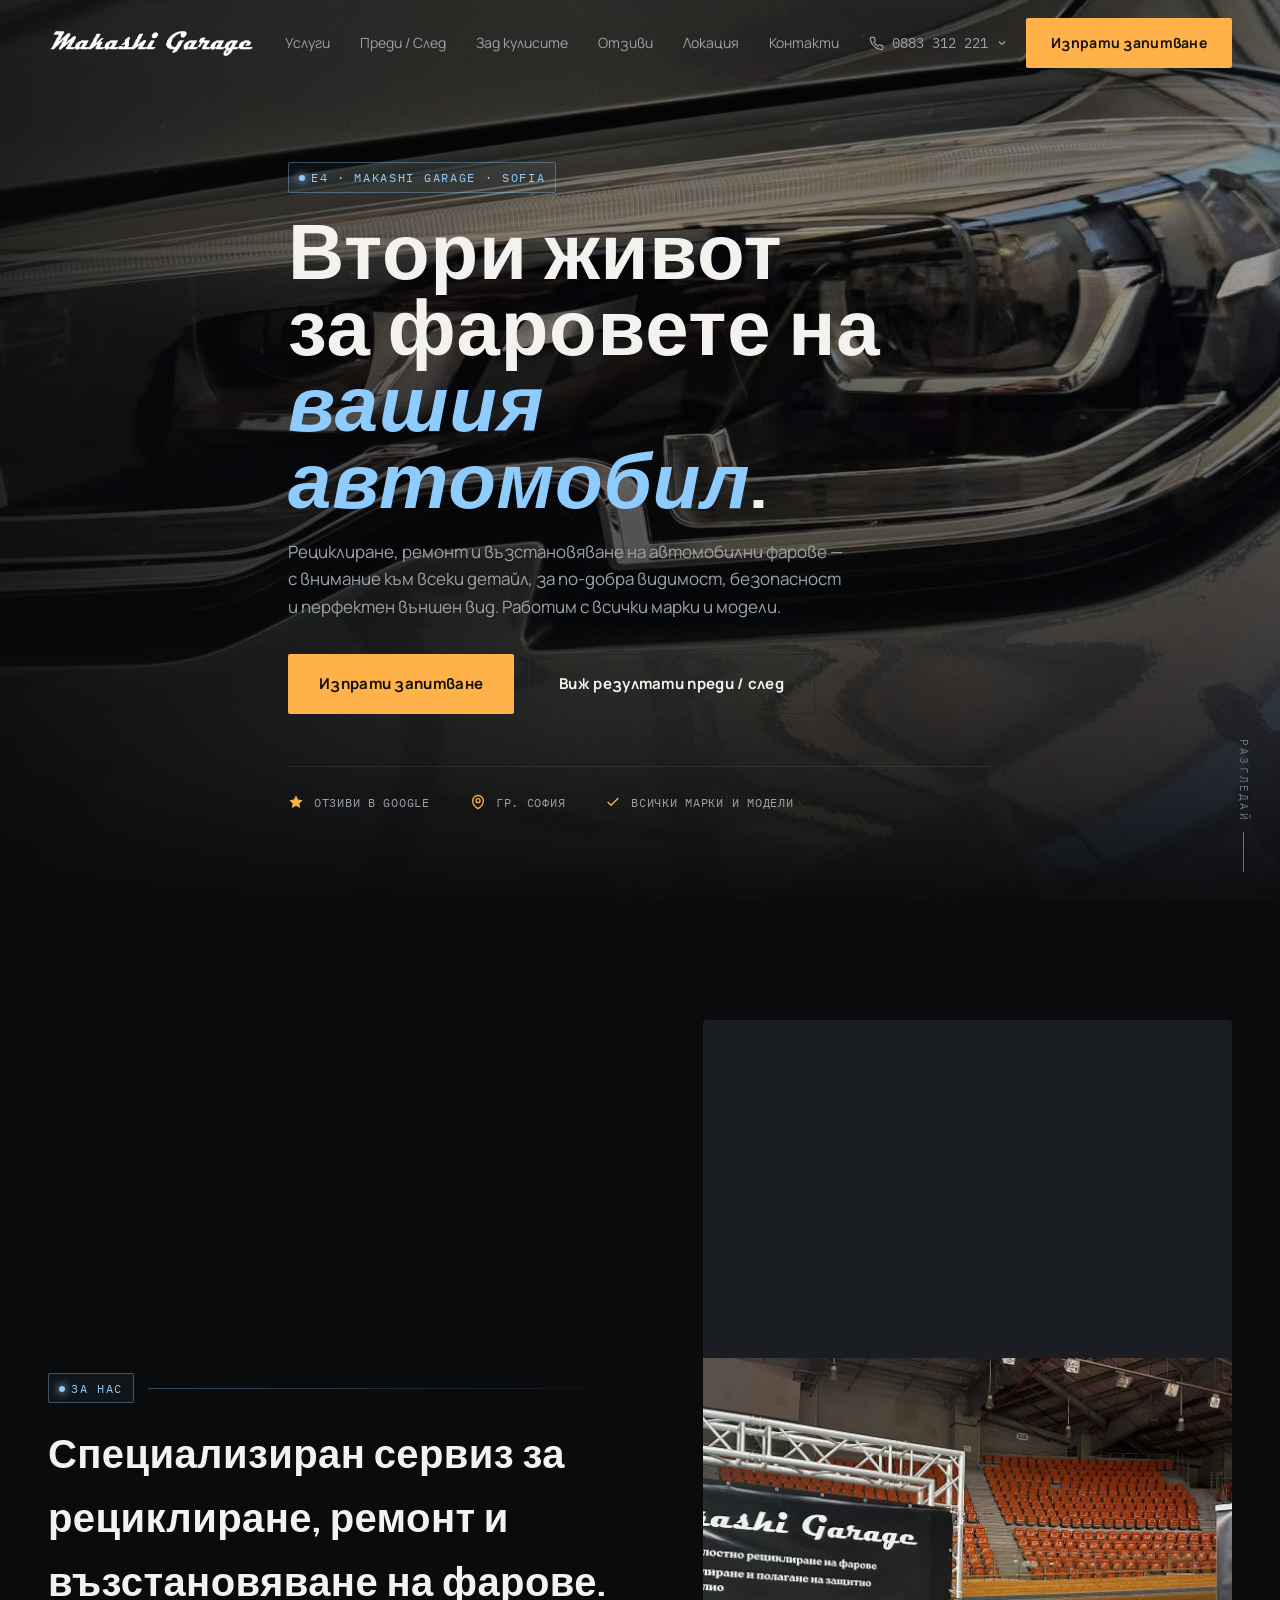
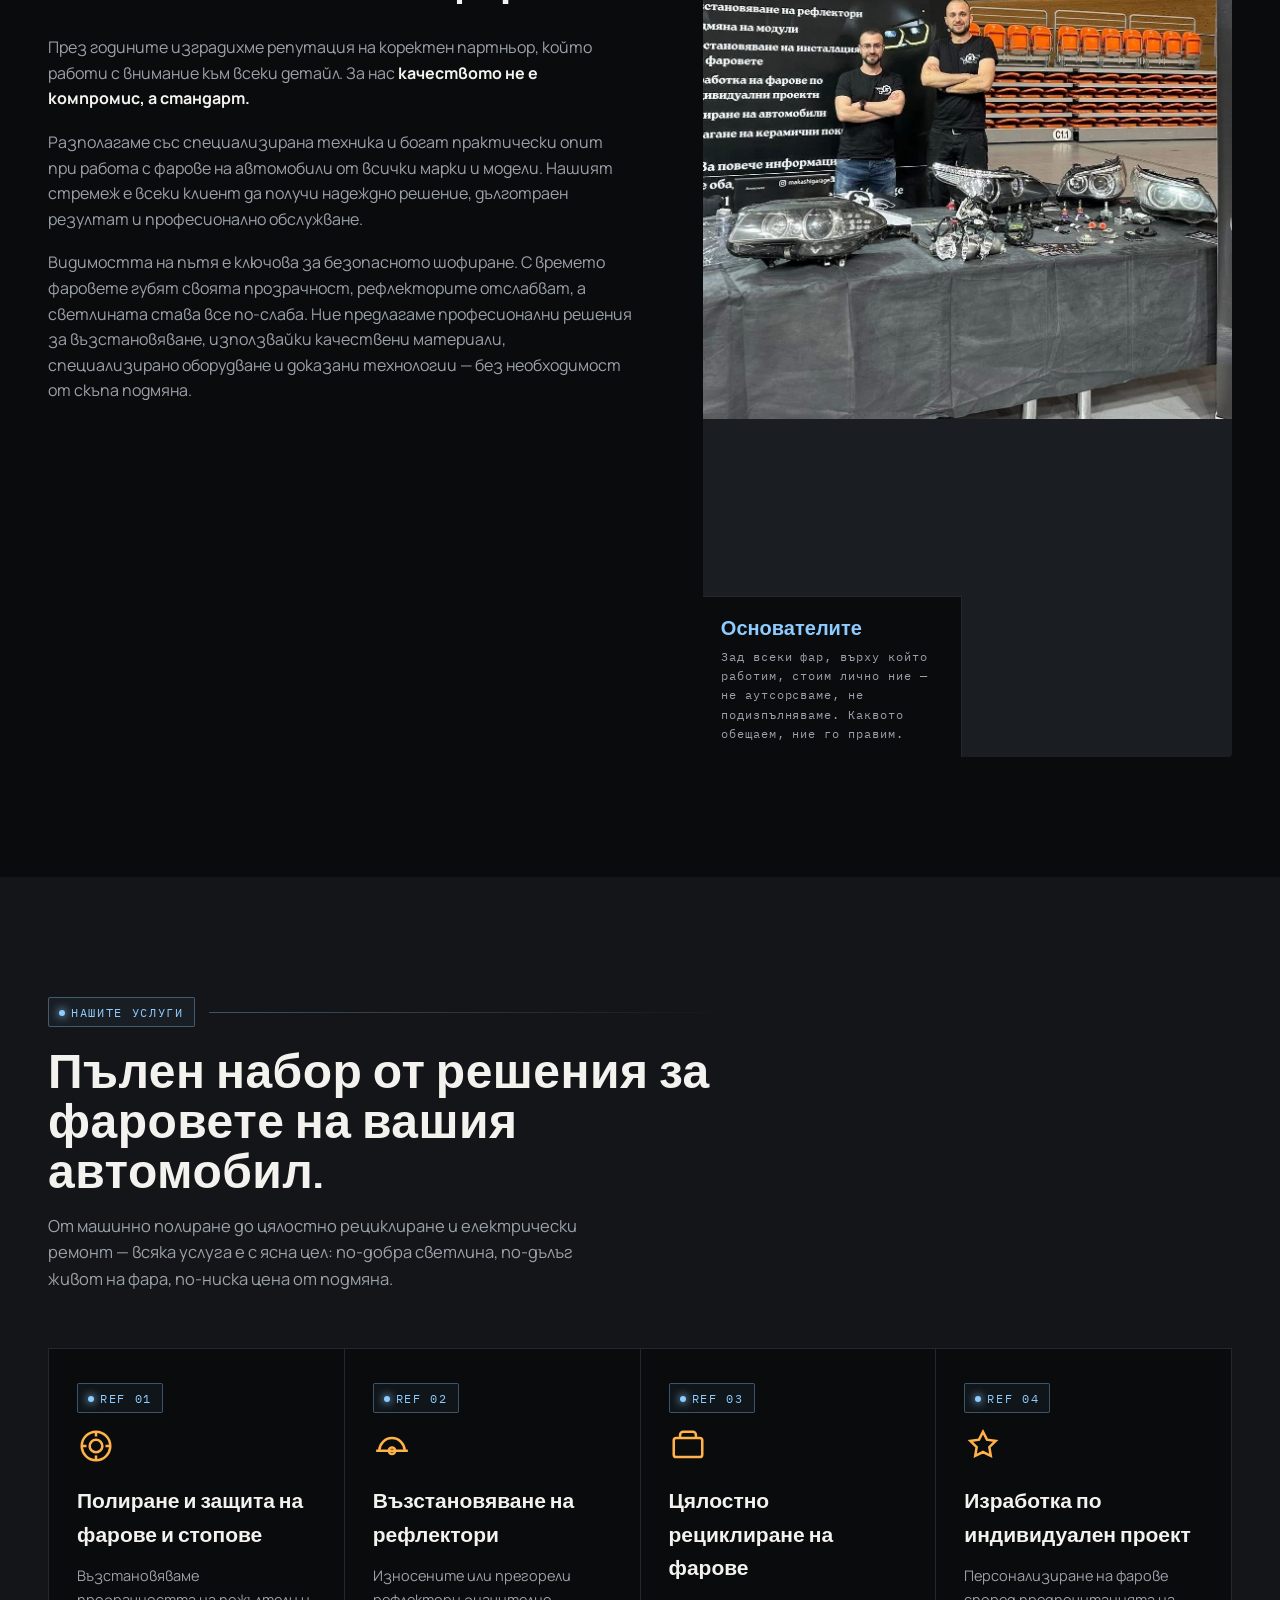
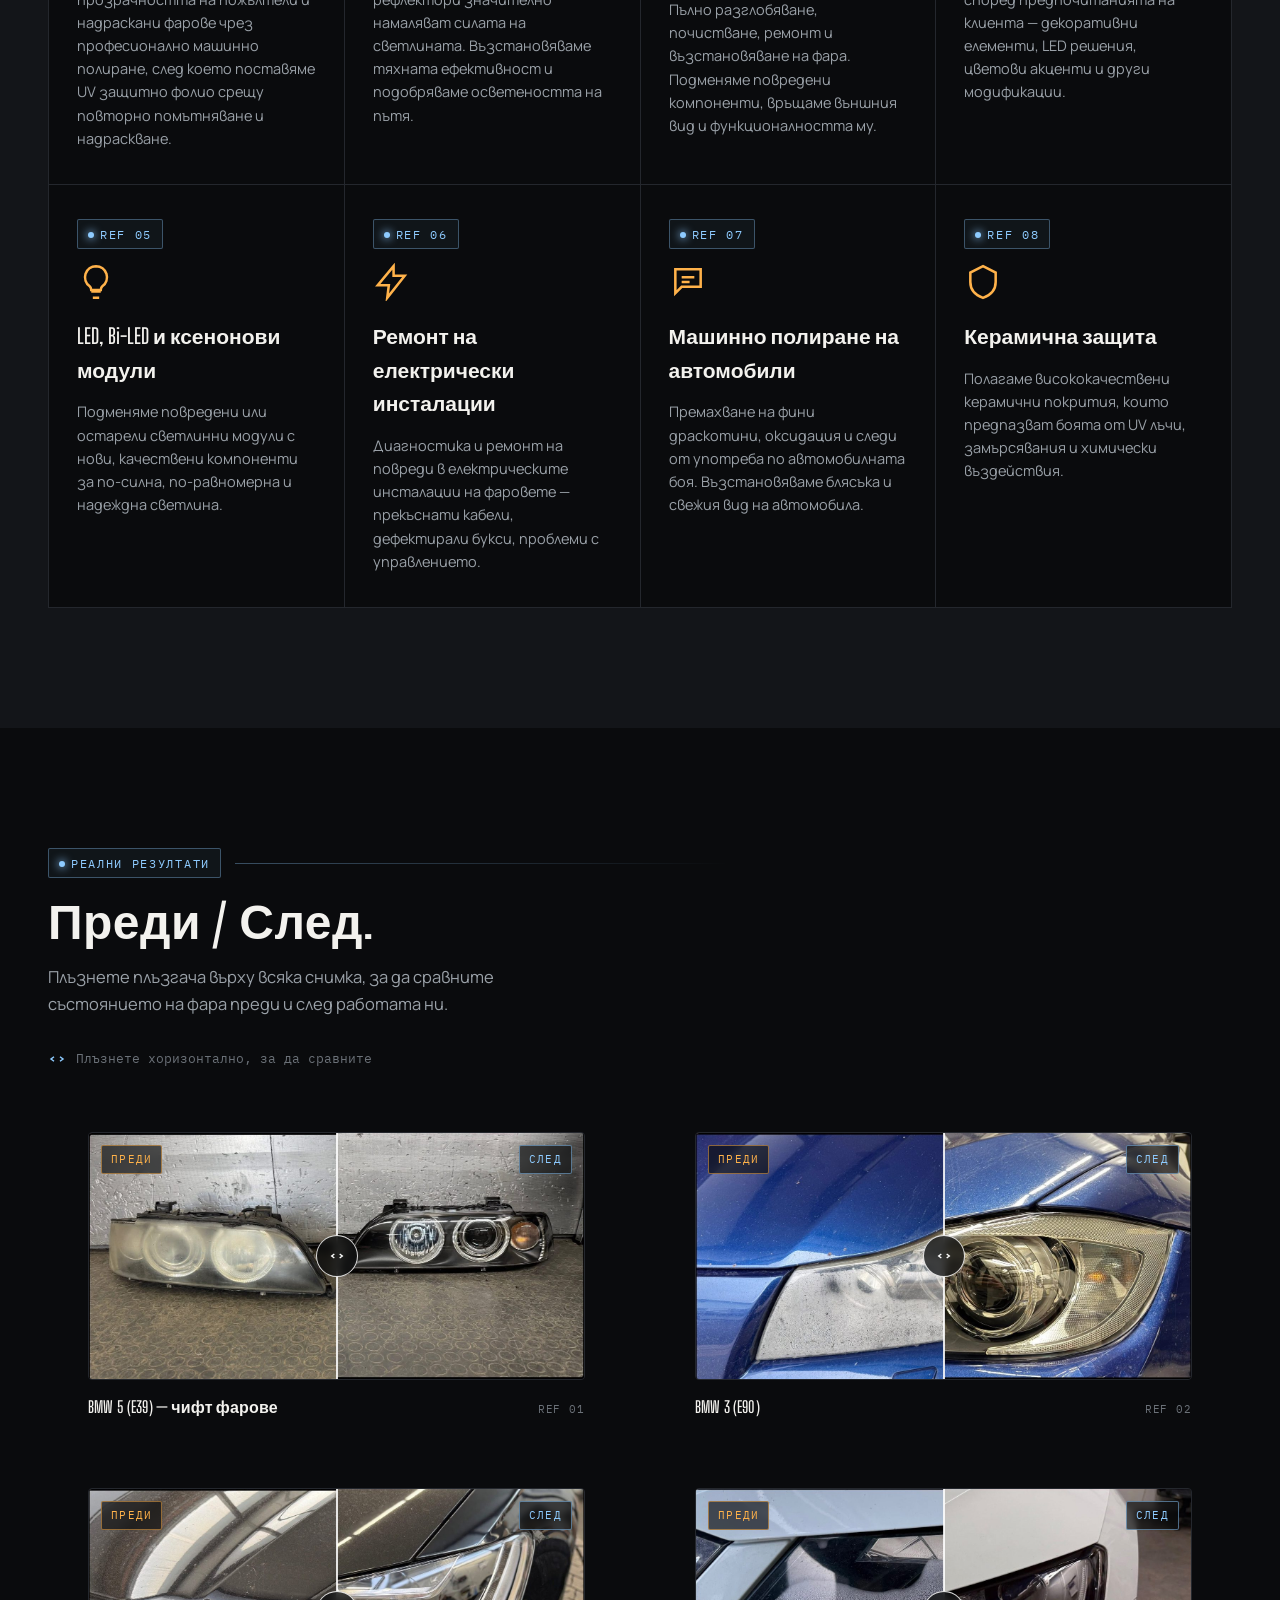
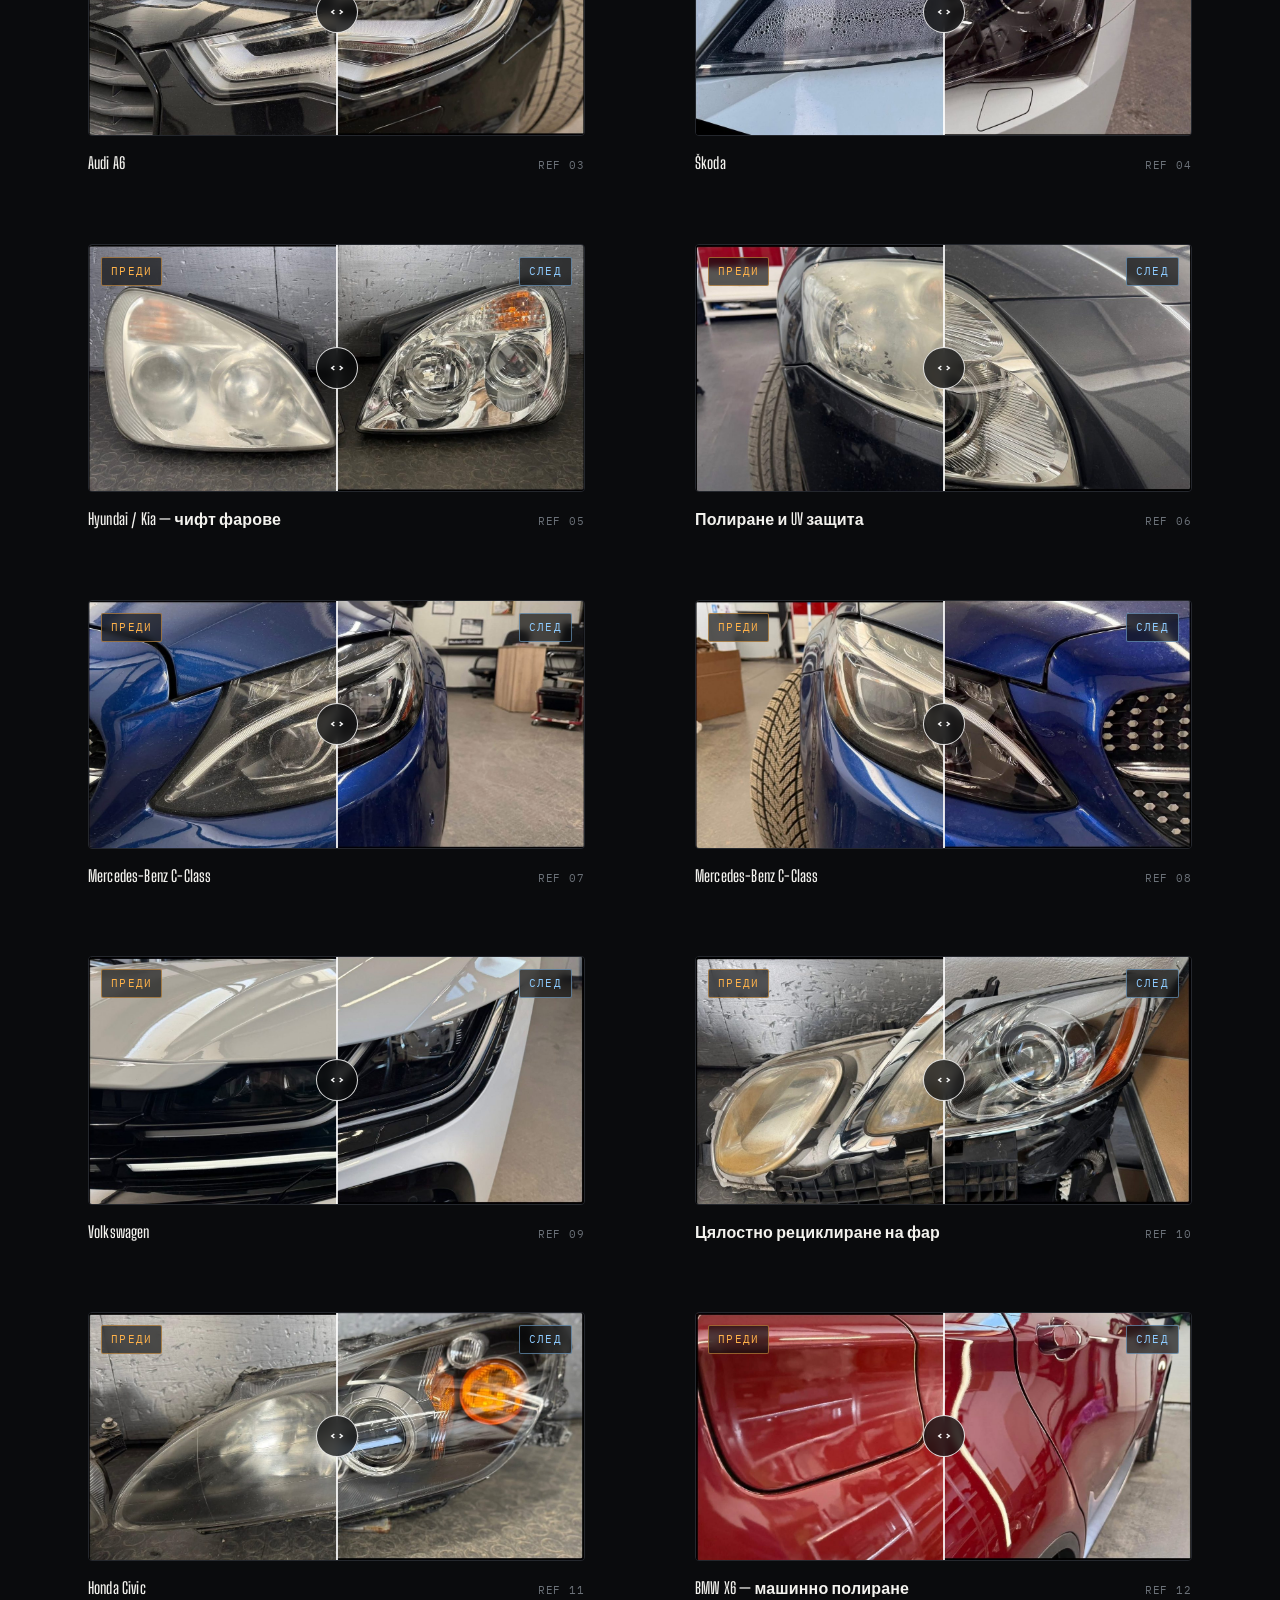
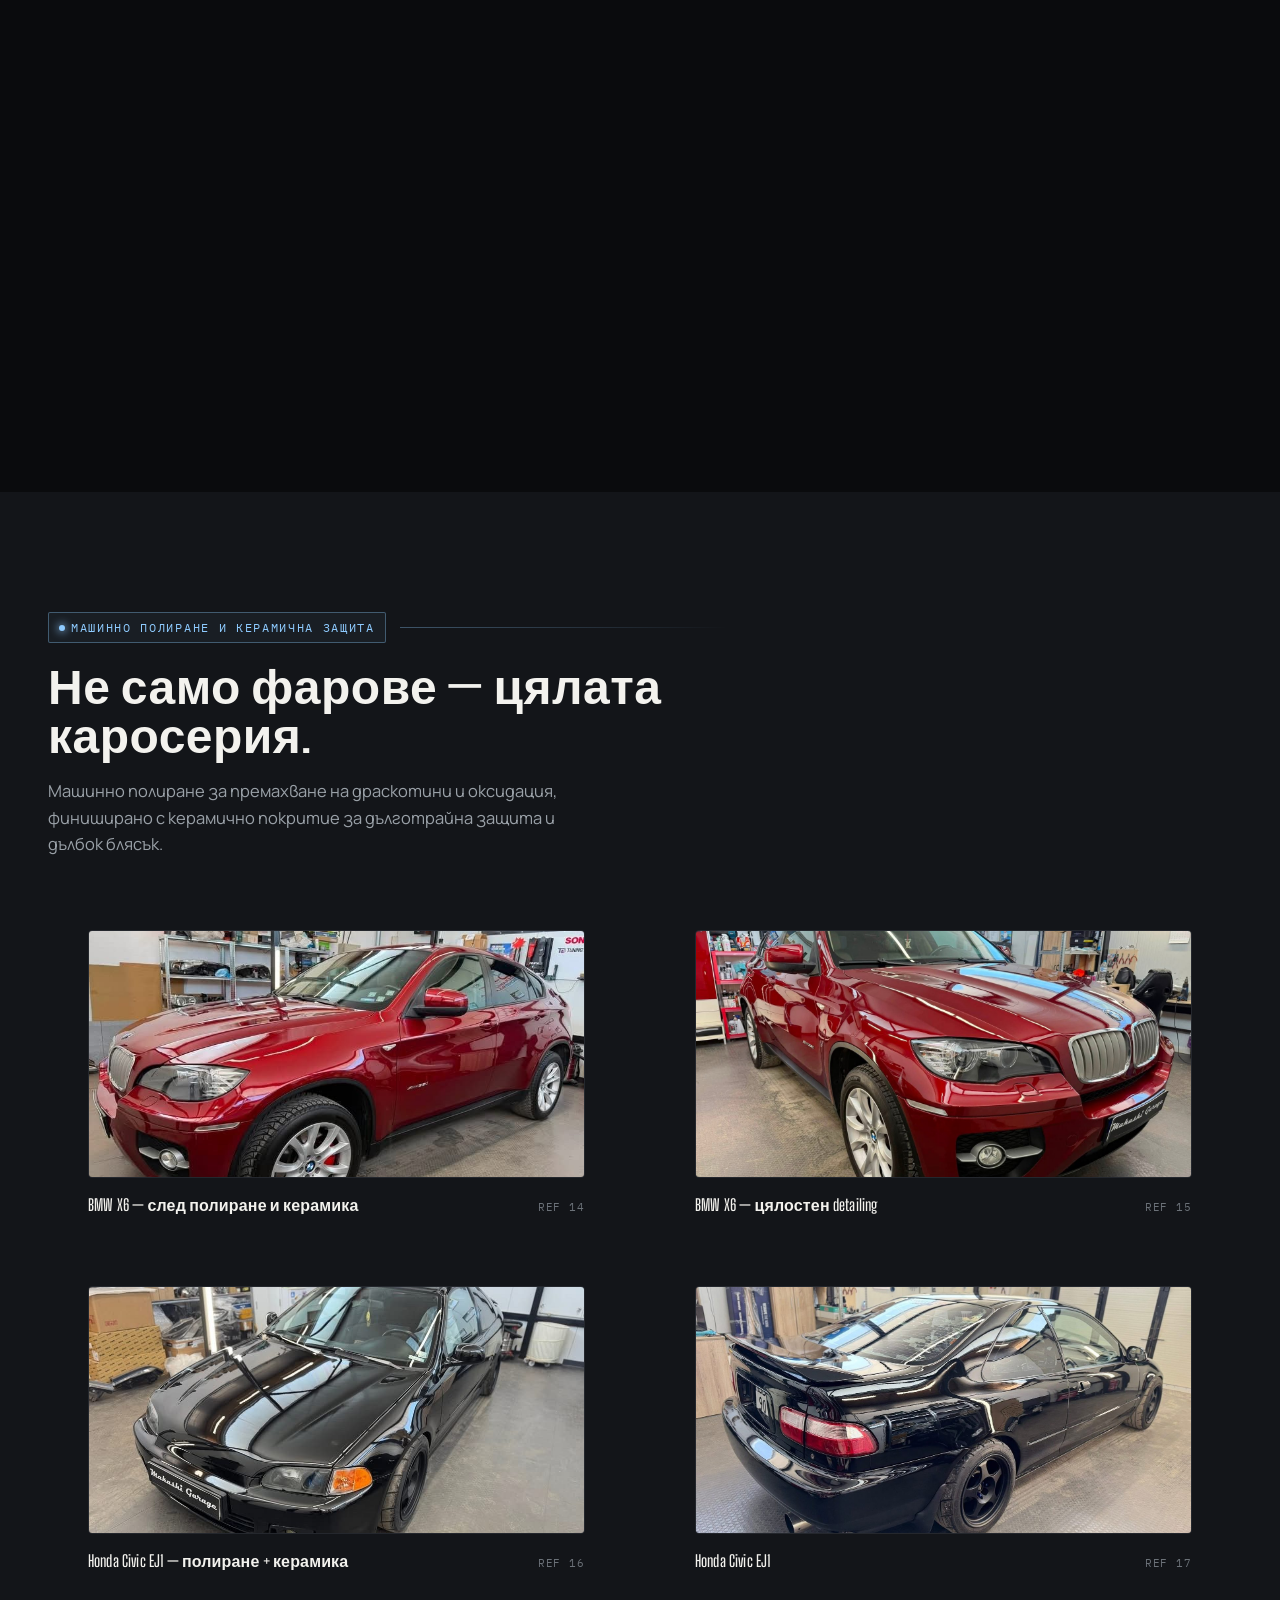
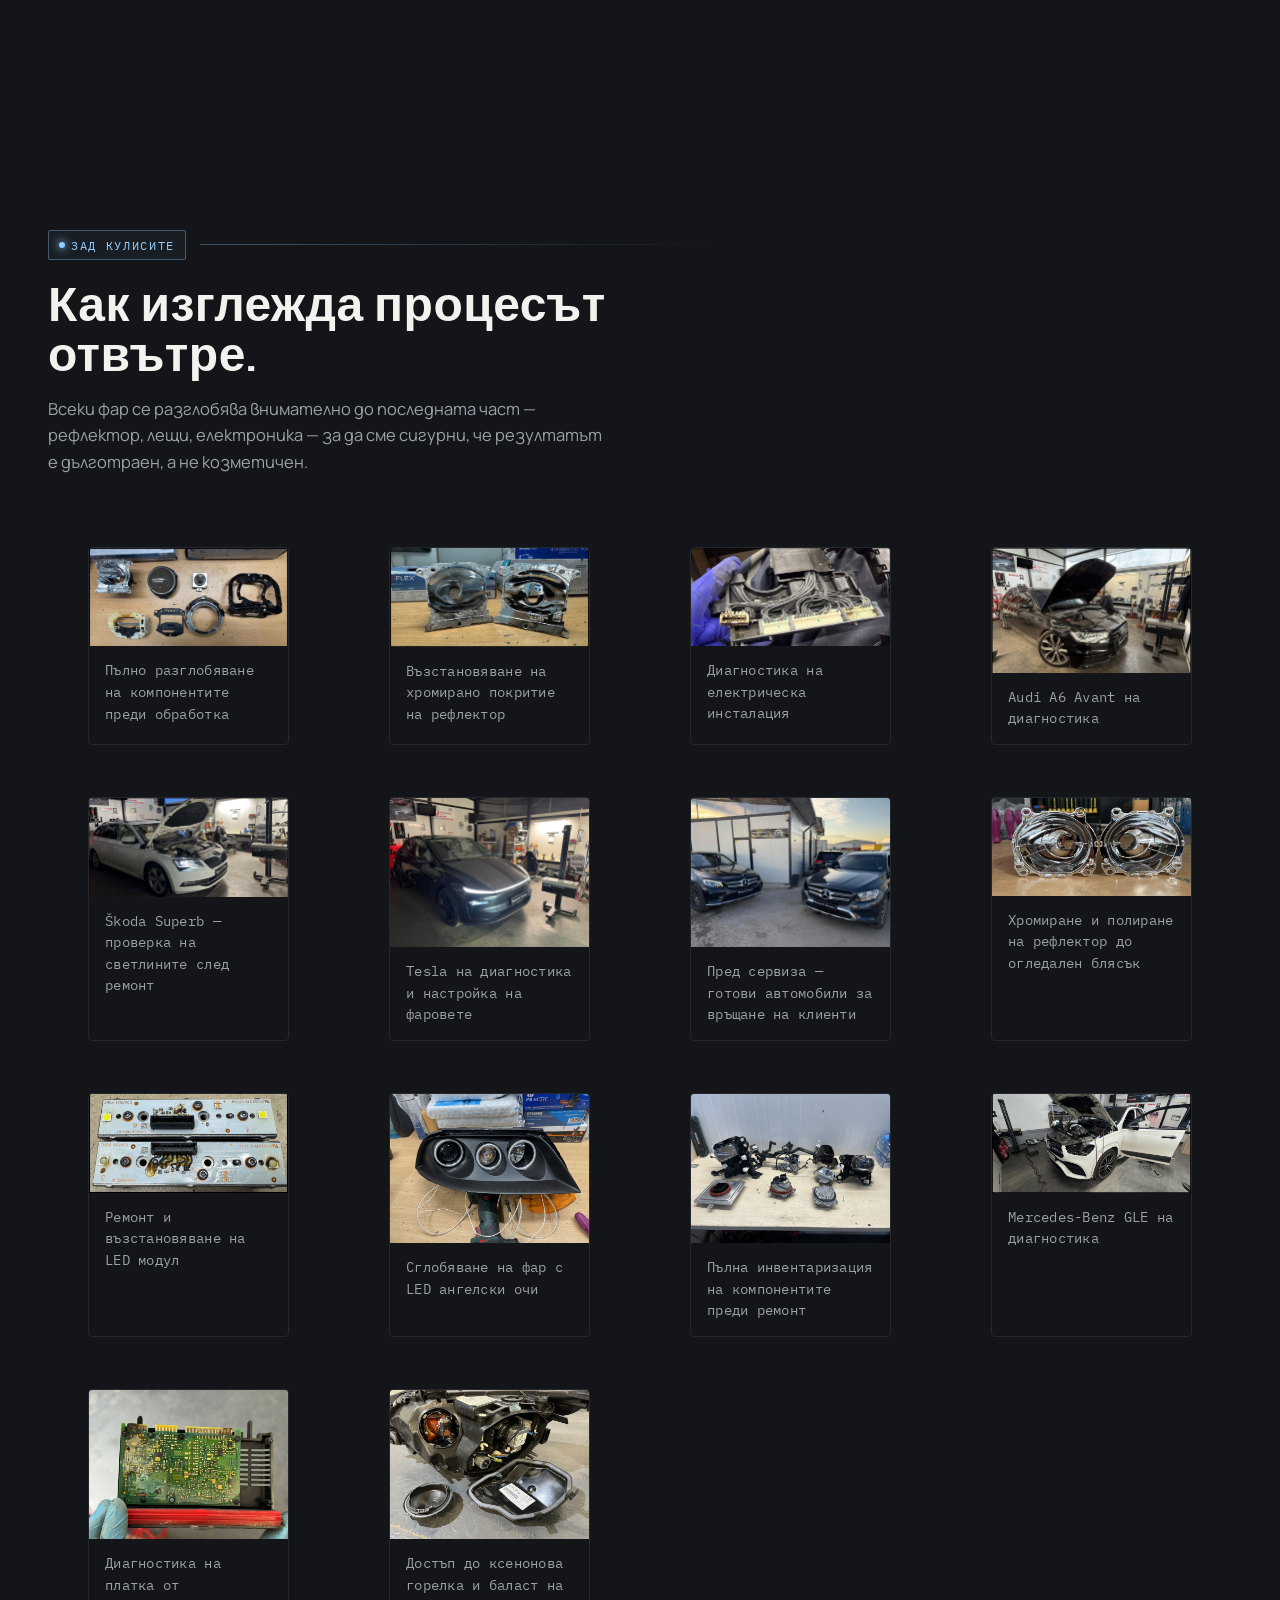
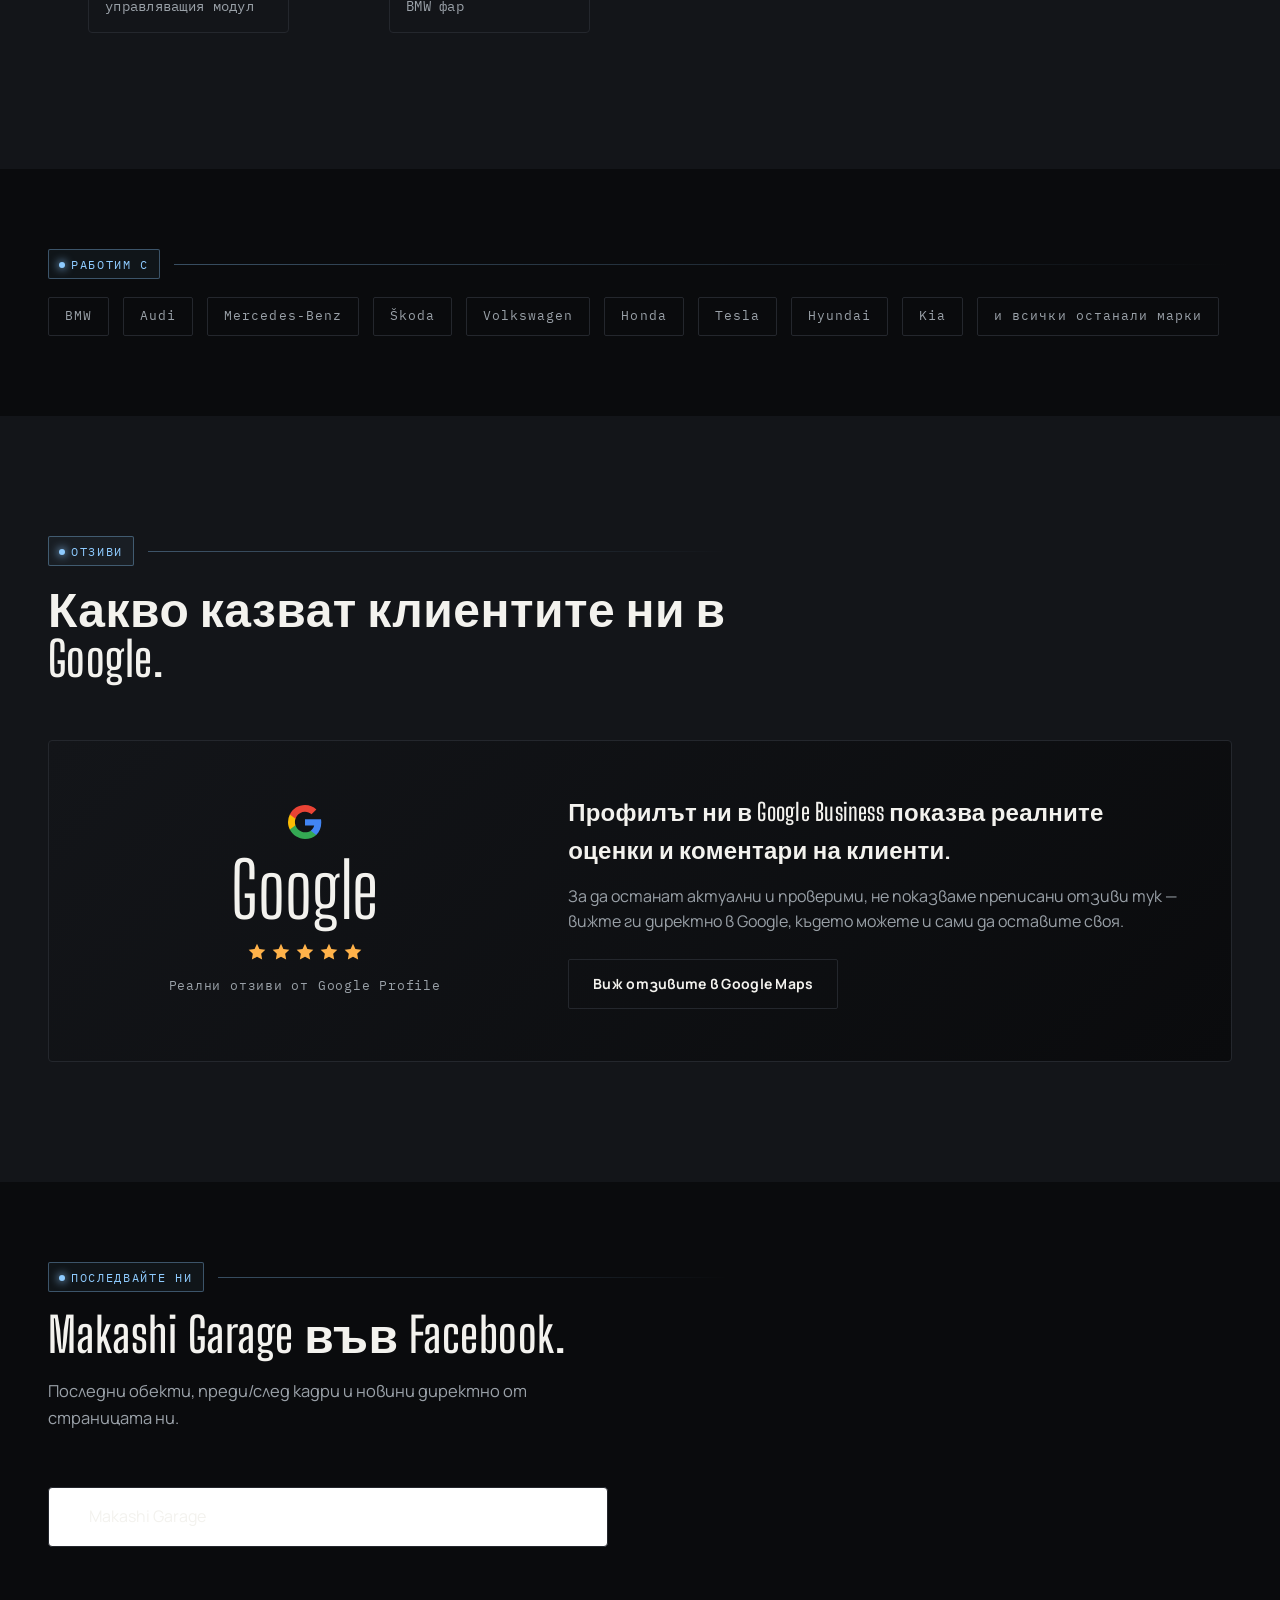
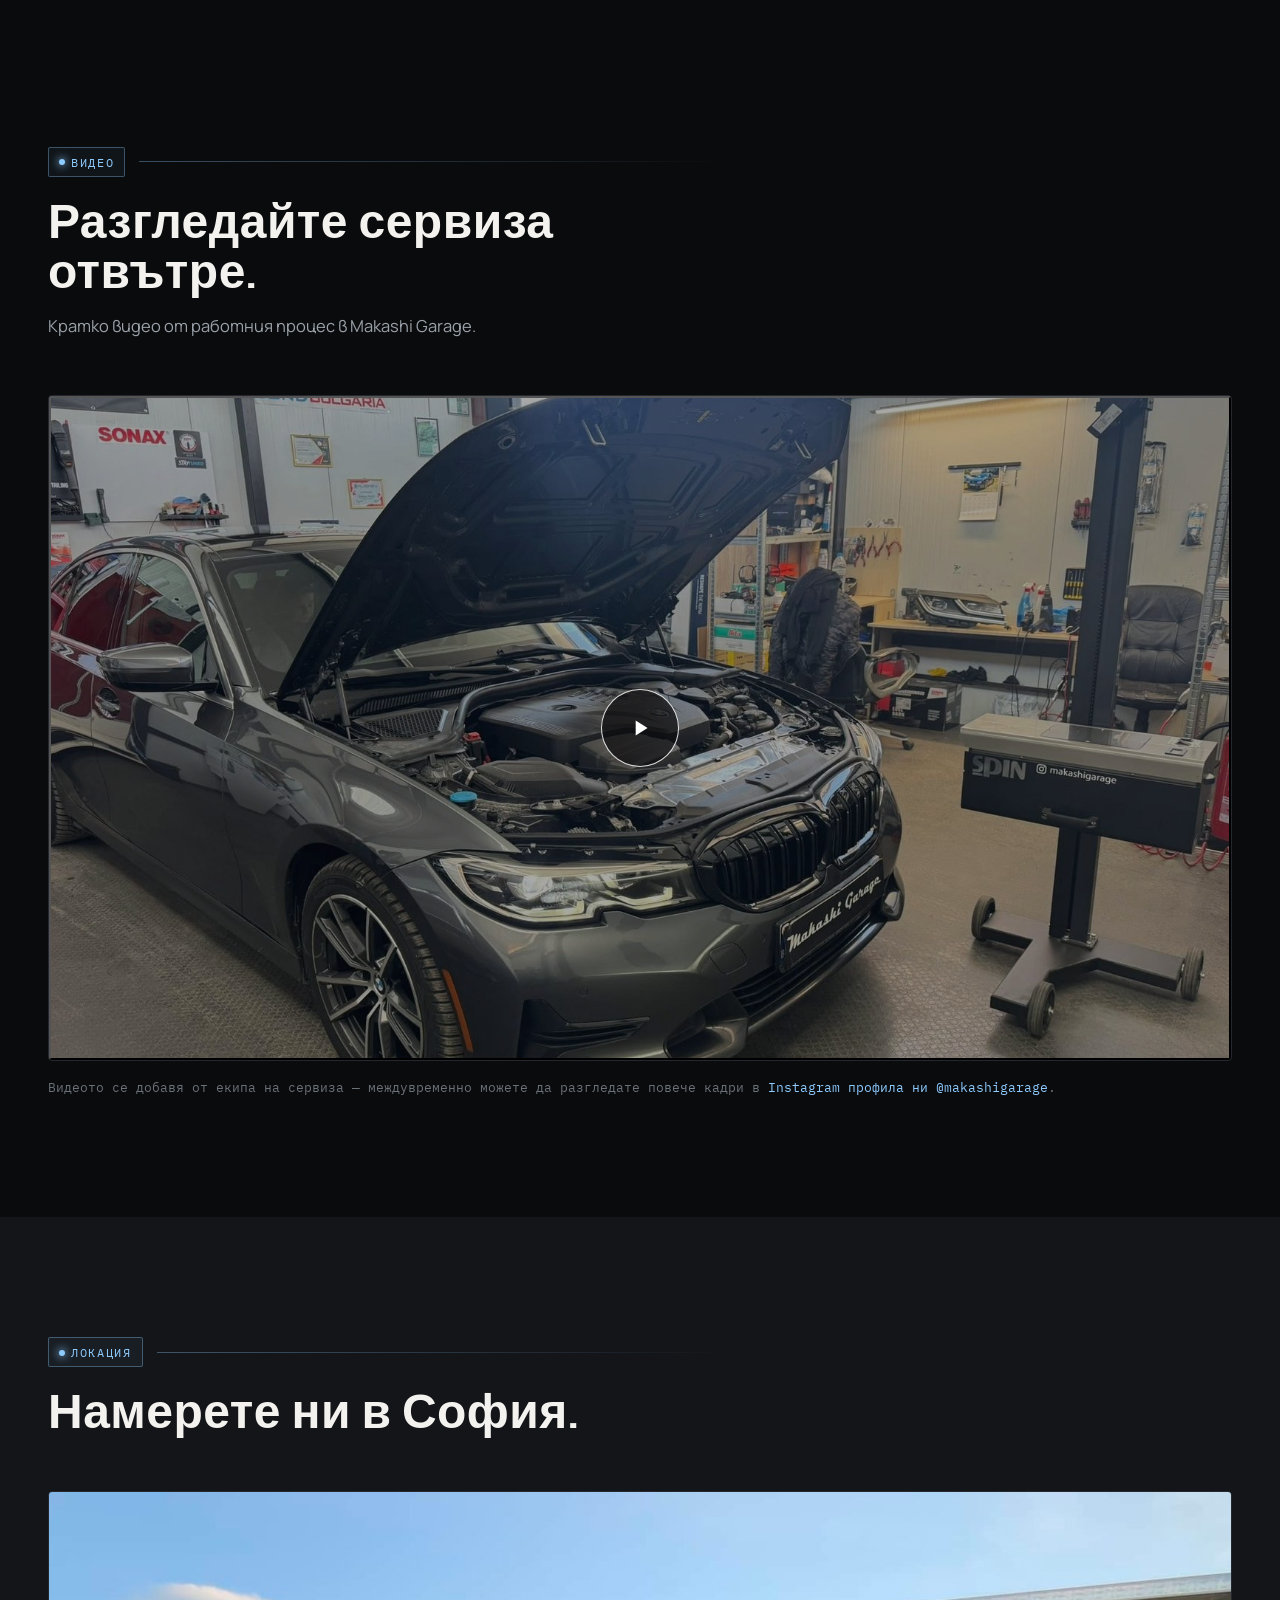
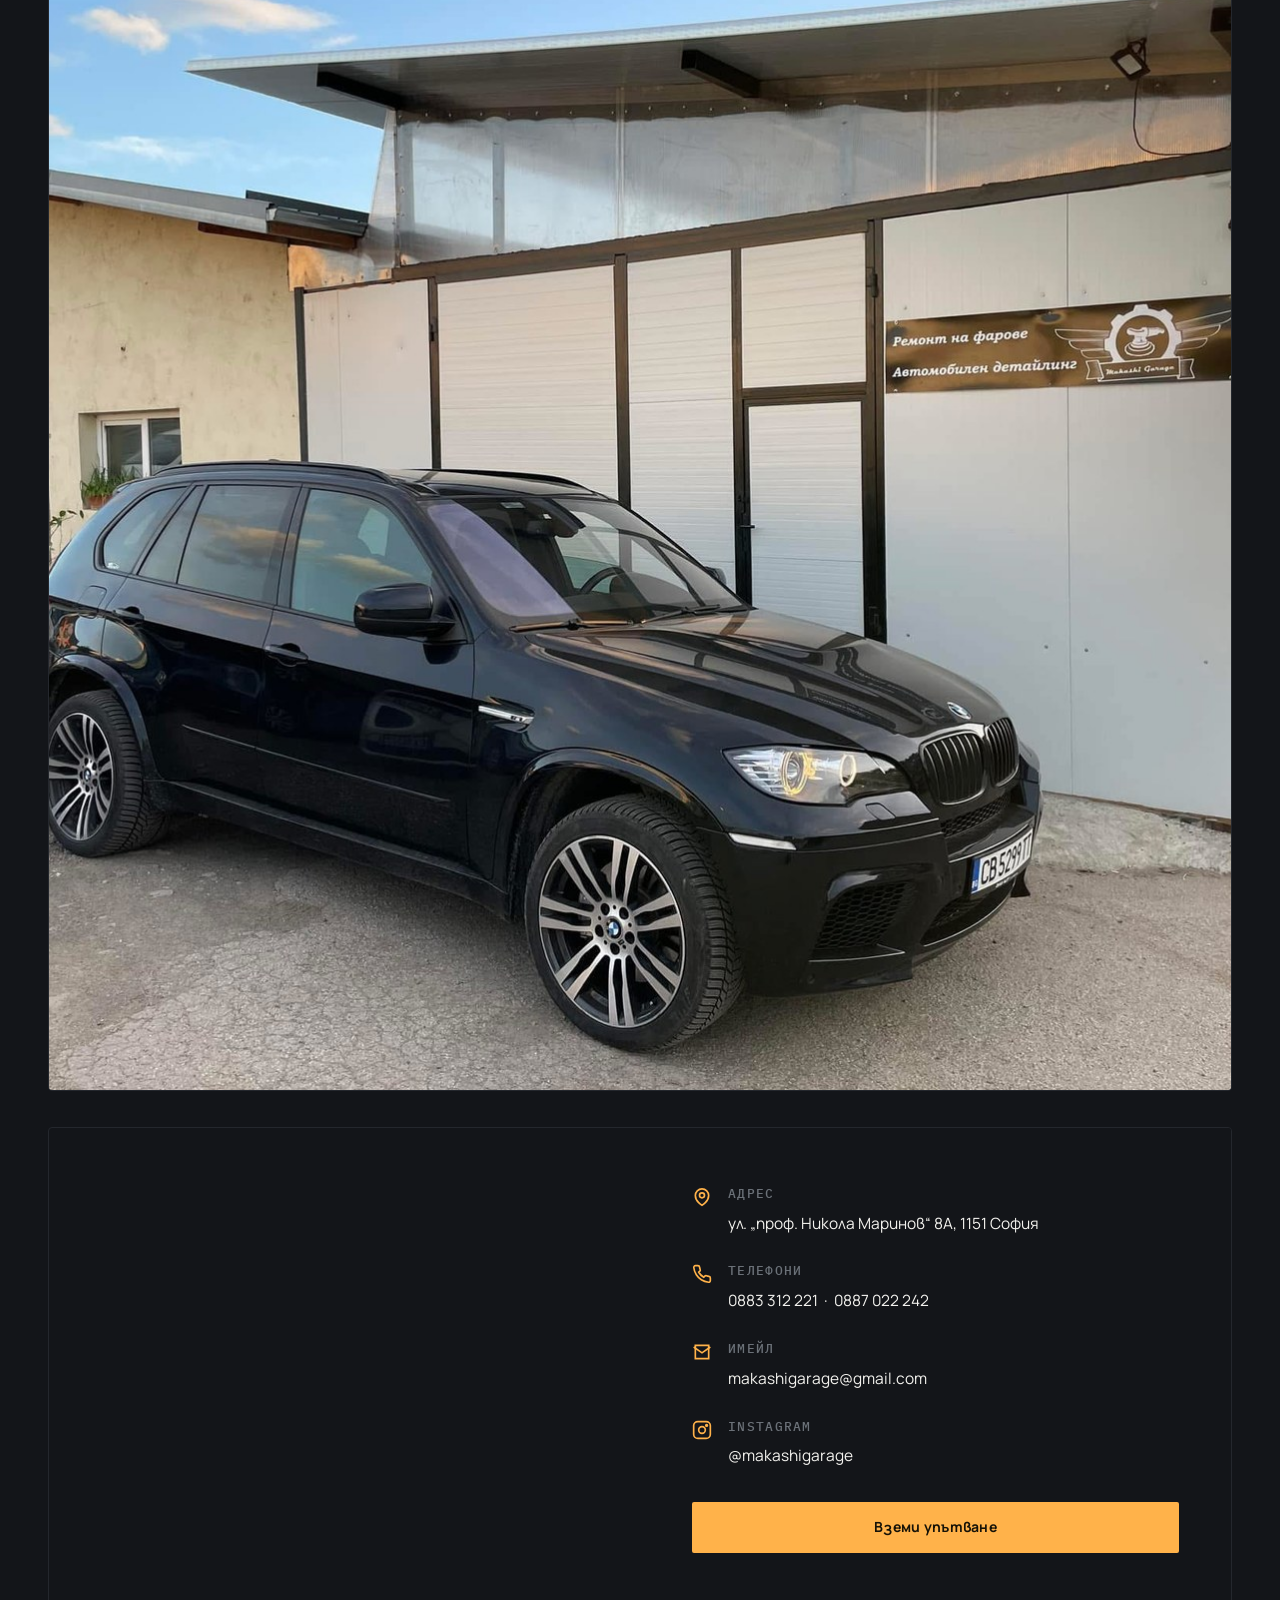
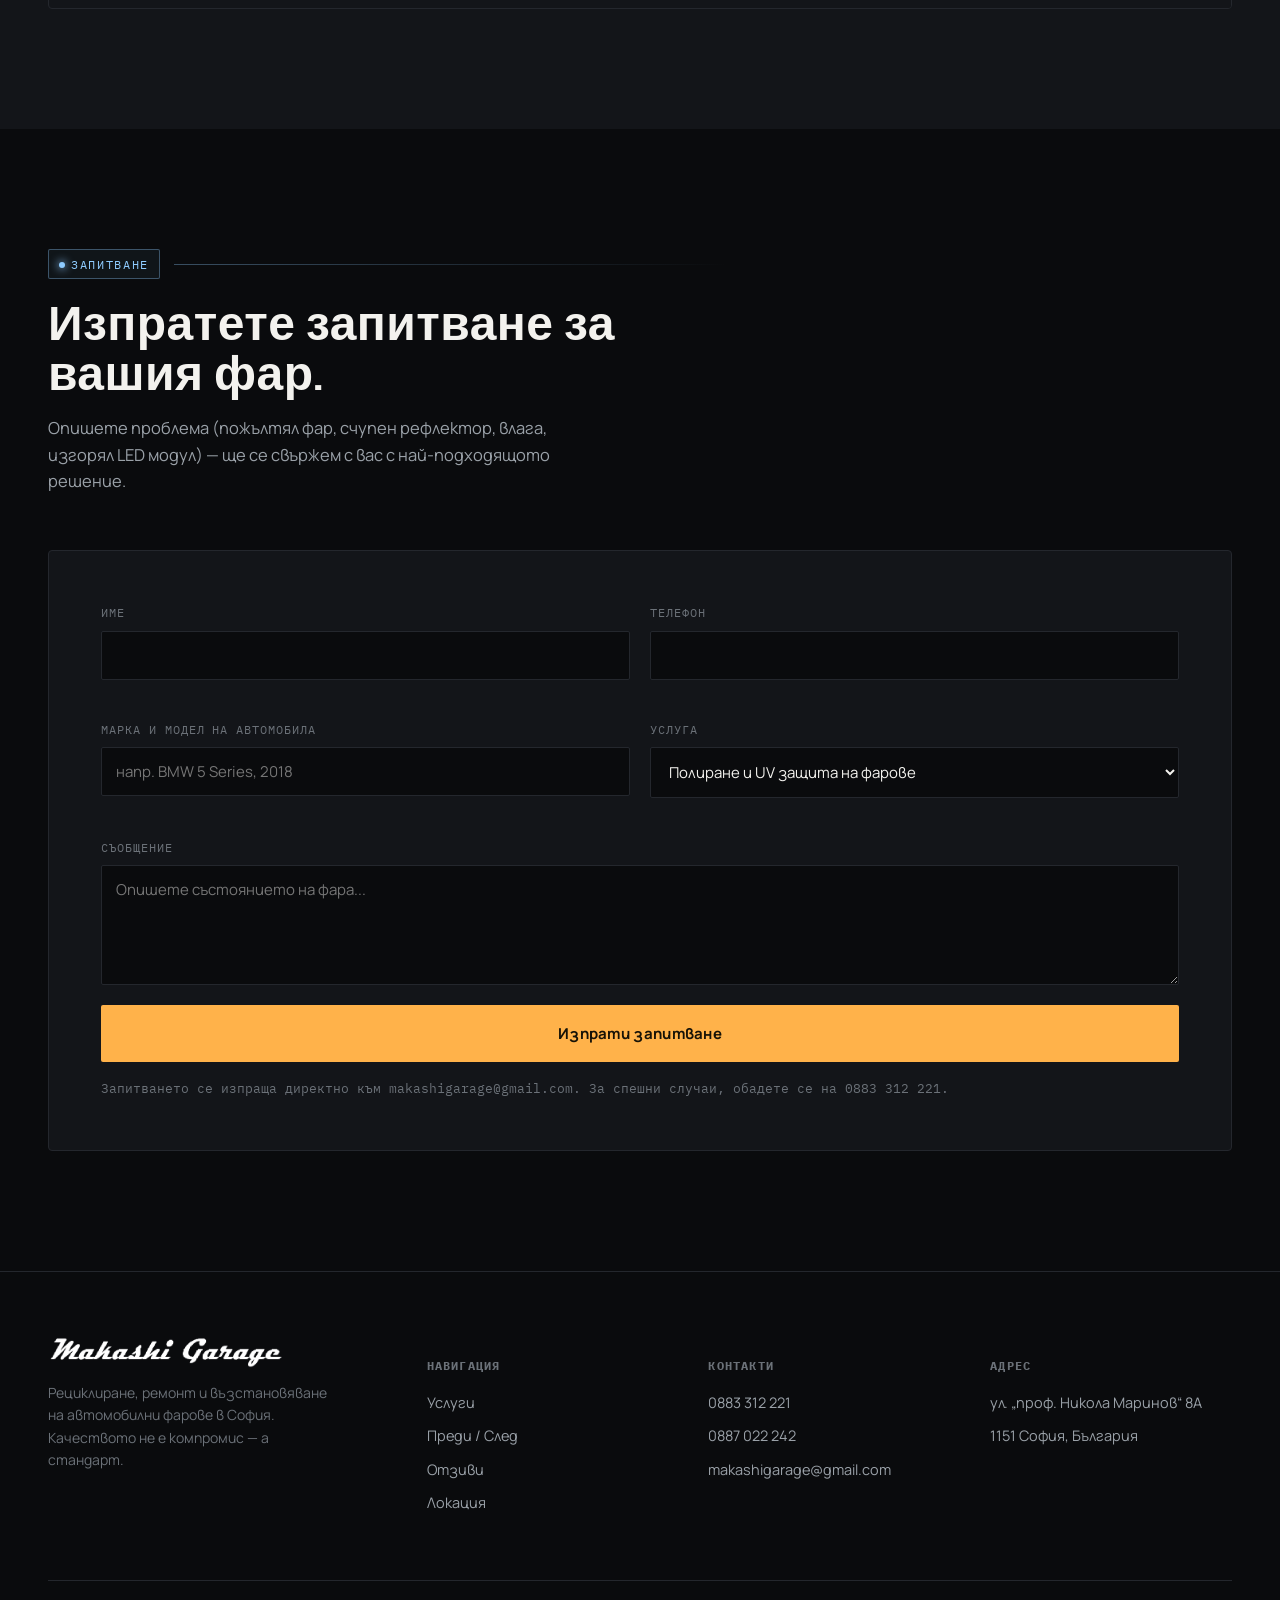
==== makashi-garage-site/index.html @ 36db513b "Add files via upload" ====
<!DOCTYPE html>
<html lang="bg">
<head>
<meta charset="UTF-8">
<meta name="viewport" content="width=device-width, initial-scale=1.0">
<title>Ремонт и полиране на фарове София | Makashi Garage</title>
<meta name="description" content="Makashi Garage — сервиз за рециклиране, ремонт и полиране на автомобилни фарове в София. Полиране с UV защита, възстановяване на рефлектори, LED/Bi-LED и ксенон модули, ремонт на електрически инсталации. Работим с всички марки автомобили.">
<meta name="keywords" content="ремонт на фарове София, полиране на фарове, рециклиране на фарове, възстановяване на фарове, UV защита фарове, ремонт рефлектори, LED фарове, ксенон ремонт, Makashi Garage">
<link rel="canonical" href="https://makashi.bg/">

<!-- Open Graph -->
<meta property="og:type" content="business.business">
<meta property="og:title" content="Makashi Garage — Ремонт и полиране на фарове, София">
<meta property="og:description" content="Професионално рециклиране, ремонт и възстановяване на автомобилни фарове. По-добра видимост, безопасност и перфектен външен вид на вашия автомобил.">
<meta property="og:image" content="images/hero.jpg">
<meta property="og:locale" content="bg_BG">
<meta property="og:url" content="https://makashi.bg/">

<link rel="preconnect" href="https://fonts.googleapis.com">
<link rel="preconnect" href="https://fonts.gstatic.com" crossorigin>
<link href="https://fonts.googleapis.com/css2?family=Big+Shoulders+Display:ital,wght@0,500;0,600;0,700;1,600;1,700&family=Manrope:wght@400;500;600;700;800&family=IBM+Plex+Mono:wght@400;500&display=swap" rel="stylesheet">
<link rel="stylesheet" href="css/styles.css">

<script type="application/ld+json">
{
  "@context": "https://schema.org",
  "@type": "AutoRepair",
  "name": "Makashi Garage",
  "image": "https://makashi.bg/images/hero.jpg",
  "@id": "https://makashi.bg/",
  "url": "https://makashi.bg/",
  "telephone": ["+359883312221", "+359887022242"],
  "email": "makashigarage@gmail.com",
  "priceRange": "$$",
  "address": {
    "@type": "PostalAddress",
    "streetAddress": "ул. проф. Никола Маринов 8А",
    "addressLocality": "София",
    "postalCode": "1151",
    "addressCountry": "BG"
  },
  "areaServed": "Sofia",
  "sameAs": ["https://www.instagram.com/makashigarage"],
  "makesOffer": [
    {"@type":"Offer","itemOffered":{"@type":"Service","name":"Полиране и UV защита на фарове"}},
    {"@type":"Offer","itemOffered":{"@type":"Service","name":"Възстановяване на рефлектори"}},
    {"@type":"Offer","itemOffered":{"@type":"Service","name":"Цялостно рециклиране на фарове"}},
    {"@type":"Offer","itemOffered":{"@type":"Service","name":"Подмяна на LED, Bi-LED и ксенонови модули"}},
    {"@type":"Offer","itemOffered":{"@type":"Service","name":"Ремонт на електрически инсталации на фарове"}},
    {"@type":"Offer","itemOffered":{"@type":"Service","name":"Машинно полиране на автомобили"}},
    {"@type":"Offer","itemOffered":{"@type":"Service","name":"Керамична защита"}}
  ]
}
</script>
</head>
<body>
<div id="fb-root"></div>
<script async defer crossorigin="anonymous" src="https://connect.facebook.net/bg_BG/sdk.js#xfbml=1&version=v19.0"></script>

<a href="#main" class="visually-hidden" style="position:absolute;left:-9999px;">Към съдържанието</a>

<!-- ============ NAV ============ -->
<header class="nav" id="siteNav">
  <div class="container">
    <a href="#top" class="brand"><img src="images/brand/makashi-logo-white.png" alt="Makashi Garage" class="brand-logo"></a>
    <nav class="nav-links" aria-label="Основна навигация">
      <a href="#uslugi">Услуги</a>
      <a href="#predi-sled">Преди / След</a>
      <a href="#zad-kulisite">Зад кулисите</a>
      <a href="#otzivi">Отзиви</a>
      <a href="#lokatsia">Локация</a>
      <a href="#kontakti">Контакти</a>
    </nav>
    <div class="nav-cta">
      <div class="nav-phone-wrap">
        <button type="button" class="nav-phone" id="navPhoneBtn">
          <svg width="15" height="15" viewBox="0 0 24 24" fill="none" stroke="currentColor" stroke-width="2"><path d="M22 16.92v3a2 2 0 0 1-2.18 2 19.79 19.79 0 0 1-8.63-3.07 19.5 19.5 0 0 1-6-6 19.79 19.79 0 0 1-3.07-8.67A2 2 0 0 1 4.11 2h3a2 2 0 0 1 2 1.72c.127.96.361 1.903.7 2.81a2 2 0 0 1-.45 2.11L8.09 9.91a16 16 0 0 0 6 6l1.27-1.27a2 2 0 0 1 2.11-.45c.907.339 1.85.573 2.81.7A2 2 0 0 1 22 16.92z"/></svg>
          0883 312 221
          <svg width="12" height="12" viewBox="0 0 24 24" fill="none" stroke="currentColor" stroke-width="2.4" class="nav-phone-chevron"><path d="M6 9l6 6 6-6"/></svg>
        </button>
        <div class="nav-phone-menu" id="navPhoneMenu">
          <a href="tel:+359883312221">0883 312 221 <span>Мартин</span></a>
          <a href="tel:+359887022242">0887 022 242 <span>Боби</span></a>
        </div>
      </div>
      <a href="#zapitване" class="btn btn-primary">Изпрати запитване</a>
    </div>
  </div>
</header>

<main id="main">

  <!-- ============ HERO ============ -->
  <section class="hero" id="top">
    <div class="hero-media">
      <img src="images/hero.jpg" alt="Макро кадър на модерен LED фар по време на полиране в Makashi Garage" fetchpriority="high">
    </div>
    <div class="container hero-content">
      <div class="etch">E4 · MAKASHI GARAGE · SOFIA</div>
      <h1>Втори живот<br>за фаровете на <em>вашия автомобил</em>.</h1>
      <p class="hero-sub">Рециклиране, ремонт и възстановяване на автомобилни фарове — с внимание към всеки детайл, за по-добра видимост, безопасност и перфектен външен вид. Работим с всички марки и модели.</p>
      <div class="hero-ctas">
        <a href="#zapitване" class="btn btn-primary btn-lg">Изпрати запитване</a>
        <a href="#predi-sled" class="btn btn-ghost btn-lg">Виж резултати преди / след</a>
      </div>
      <div class="hero-trust">
        <div class="trust-item">
          <svg width="16" height="16" viewBox="0 0 24 24" fill="currentColor"><path d="M12 2l2.9 6.26L22 9.27l-5 4.87 1.18 6.88L12 17.77l-6.18 3.25L7 14.14 2 9.27l7.1-1.01z"/></svg>
          Отзиви в Google
        </div>
        <div class="trust-item">
          <svg width="16" height="16" viewBox="0 0 24 24" fill="none" stroke="currentColor" stroke-width="2"><path d="M12 22s8-4.5 8-11.8A8 8 0 0 0 4 10.2C4 17.5 12 22 12 22z"/><circle cx="12" cy="10" r="3"/></svg>
          гр. София
        </div>
        <div class="trust-item">
          <svg width="16" height="16" viewBox="0 0 24 24" fill="none" stroke="currentColor" stroke-width="2"><path d="M20 6L9 17l-5-5"/></svg>
          Всички марки и модели
        </div>
      </div>
    </div>
    <div class="scroll-cue">Разгледай</div>
  </section>

  <!-- ============ ABOUT ============ -->
  <section class="section" id="za-nas">
    <div class="container about-grid">
      <div class="about-copy reveal">
        <div class="eyebrow-row"><span class="etch">За нас</span><span class="rule"></span></div>
        <h2 style="font-size:clamp(28px,3.4vw,40px); margin-bottom:22px;">Специализиран сервиз за рециклиране, ремонт и възстановяване на фарове.</h2>
        <p>През годините изградихме репутация на коректен партньор, който работи с внимание към всеки детайл. За нас <strong>качеството не е компромис, а стандарт.</strong></p>
        <p>Разполагаме със специализирана техника и богат практически опит при работа с фарове на автомобили от всички марки и модели. Нашият стремеж е всеки клиент да получи надеждно решение, дълготраен резултат и професионално обслужване.</p>
        <p>Видимостта на пътя е ключова за безопасното шофиране. С времето фаровете губят своята прозрачност, рефлекторите отслабват, а светлината става все по-слаба. Ние предлагаме професионални решения за възстановяване, използвайки качествени материали, специализирано оборудване и доказани технологии — без необходимост от скъпа подмяна.</p>
      </div>
      <div class="about-media reveal">
        <img src="images/shop/team-founders.jpg" alt="Собствениците на Makashi Garage на автомобилно изложение в София" loading="lazy" width="1069" height="1337">
        <div class="about-media-tag">
          <b>Основателите</b>
          Зад всеки фар, върху който работим, стоим лично ние — не аутсорсваме, не подизпълняваме. Каквото обещаем, ние го правим.
        </div>
      </div>
    </div>
  </section>

  <!-- ============ SERVICES ============ -->
  <section class="section on-dark-alt" id="uslugi">
    <div class="container">
      <div class="section-head reveal">
        <div class="eyebrow-row"><span class="etch">Нашите услуги</span><span class="rule"></span></div>
        <h2>Пълен набор от решения за фаровете на вашия автомобил.</h2>
        <p>От машинно полиране до цялостно рециклиране и електрически ремонт — всяка услуга е с ясна цел: по-добра светлина, по-дълъг живот на фара, по-ниска цена от подмяна.</p>
      </div>
    </div>
    <div class="container">
      <div class="services-grid">

        <article class="service-card reveal">
          <span class="etch">REF 01</span>
          <svg class="service-icon" viewBox="0 0 24 24" fill="none" stroke="currentColor" stroke-width="1.6"><circle cx="12" cy="12" r="9"/><circle cx="12" cy="12" r="4"/><path d="M12 3v3M12 18v3M3 12h3M18 12h3"/></svg>
          <h3>Полиране и защита на фарове и стопове</h3><svg class="service-chevron" viewBox="0 0 24 24" fill="none" stroke="currentColor" stroke-width="2"><path d="M6 9l6 6 6-6"/></svg>
          <p>Възстановяваме прозрачността на пожълтели и надраскани фарове чрез професионално машинно полиране, след което поставяме UV защитно фолио срещу повторно помътняване и надраскване.</p>
        </article>

        <article class="service-card reveal">
          <span class="etch">REF 02</span>
          <svg class="service-icon" viewBox="0 0 24 24" fill="none" stroke="currentColor" stroke-width="1.6"><path d="M4 15a8 8 0 0 1 16 0"/><path d="M2 15h20"/><circle cx="12" cy="15" r="2"/></svg>
          <h3>Възстановяване на рефлектори</h3><svg class="service-chevron" viewBox="0 0 24 24" fill="none" stroke="currentColor" stroke-width="2"><path d="M6 9l6 6 6-6"/></svg>
          <p>Износените или прегорели рефлектори значително намаляват силата на светлината. Възстановяваме тяхната ефективност и подобряваме осветеността на пътя.</p>
        </article>

        <article class="service-card reveal">
          <span class="etch">REF 03</span>
          <svg class="service-icon" viewBox="0 0 24 24" fill="none" stroke="currentColor" stroke-width="1.6"><rect x="3" y="7" width="18" height="12" rx="1.5"/><path d="M7 7V5a2 2 0 0 1 2-2h6a2 2 0 0 1 2 2v2"/></svg>
          <h3>Цялостно рециклиране на фарове</h3><svg class="service-chevron" viewBox="0 0 24 24" fill="none" stroke="currentColor" stroke-width="2"><path d="M6 9l6 6 6-6"/></svg>
          <p>Пълно разглобяване, почистване, ремонт и възстановяване на фара. Подменяме повредени компоненти, връщаме външния вид и функционалността му.</p>
        </article>

        <article class="service-card reveal">
          <span class="etch">REF 04</span>
          <svg class="service-icon" viewBox="0 0 24 24" fill="none" stroke="currentColor" stroke-width="1.6"><path d="M12 3l2.5 5 5.5.8-4 3.9.9 5.5L12 15.8 7.1 18.2l.9-5.5-4-3.9L9.5 8z"/></svg>
          <h3>Изработка по индивидуален проект</h3><svg class="service-chevron" viewBox="0 0 24 24" fill="none" stroke="currentColor" stroke-width="2"><path d="M6 9l6 6 6-6"/></svg>
          <p>Персонализиране на фарове според предпочитанията на клиента — декоративни елементи, LED решения, цветови акценти и други модификации.</p>
        </article>

        <article class="service-card reveal">
          <span class="etch">REF 05</span>
          <svg class="service-icon" viewBox="0 0 24 24" fill="none" stroke="currentColor" stroke-width="1.6"><path d="M9 18h6M10 22h4M12 2a7 7 0 0 0-4 12.7c.6.5 1 1.2 1 2.3h6c0-1.1.4-1.8 1-2.3A7 7 0 0 0 12 2z"/></svg>
          <h3>LED, Bi-LED и ксенонови модули</h3><svg class="service-chevron" viewBox="0 0 24 24" fill="none" stroke="currentColor" stroke-width="2"><path d="M6 9l6 6 6-6"/></svg>
          <p>Подменяме повредени или остарели светлинни модули с нови, качествени компоненти за по-силна, по-равномерна и надеждна светлина.</p>
        </article>

        <article class="service-card reveal">
          <span class="etch">REF 06</span>
          <svg class="service-icon" viewBox="0 0 24 24" fill="none" stroke="currentColor" stroke-width="1.6"><path d="M13 2L3 14h7l-1 8 11-14h-7z"/></svg>
          <h3>Ремонт на електрически инсталации</h3><svg class="service-chevron" viewBox="0 0 24 24" fill="none" stroke="currentColor" stroke-width="2"><path d="M6 9l6 6 6-6"/></svg>
          <p>Диагностика и ремонт на повреди в електрическите инсталации на фаровете — прекъснати кабели, дефектирали букси, проблеми с управлението.</p>
        </article>

        <article class="service-card reveal">
          <span class="etch">REF 07</span>
          <svg class="service-icon" viewBox="0 0 24 24" fill="none" stroke="currentColor" stroke-width="1.6"><path d="M4 4h16v11H8l-4 4z"/><path d="M8 9h8M8 12h5"/></svg>
          <h3>Машинно полиране на автомобили</h3><svg class="service-chevron" viewBox="0 0 24 24" fill="none" stroke="currentColor" stroke-width="2"><path d="M6 9l6 6 6-6"/></svg>
          <p>Премахване на фини драскотини, оксидация и следи от употреба по автомобилната боя. Възстановяваме блясъка и свежия вид на автомобила.</p>
        </article>

        <article class="service-card reveal">
          <span class="etch">REF 08</span>
          <svg class="service-icon" viewBox="0 0 24 24" fill="none" stroke="currentColor" stroke-width="1.6"><path d="M12 2l8 4v6c0 5-3.4 8.4-8 10-4.6-1.6-8-5-8-10V6z"/></svg>
          <h3>Керамична защита</h3><svg class="service-chevron" viewBox="0 0 24 24" fill="none" stroke="currentColor" stroke-width="2"><path d="M6 9l6 6 6-6"/></svg>
          <p>Полагаме висококачествени керамични покрития, които предпазват боята от UV лъчи, замърсявания и химически въздействия.</p>
        </article>

      </div>
    </div>
  </section>

  <!-- ============ BEFORE / AFTER ============ -->
  <section class="section" id="predi-sled">
    <div class="container">
      <div class="section-head reveal">
        <div class="eyebrow-row"><span class="etch">Реални резултати</span><span class="rule"></span></div>
        <h2>Преди / След.</h2>
        <p>Плъзнете плъзгача върху всяка снимка, за да сравните състоянието на фара преди и след работата ни.</p>
      </div>
      <div class="ba-hint reveal">
        <svg width="18" height="18" viewBox="0 0 24 24" fill="none" stroke="currentColor" stroke-width="2"><path d="M8 9l-4 3 4 3M16 9l4 3-4 3"/></svg>
        Плъзнете хоризонтално, за да сравните
      </div>

      <div class="ba-grid">
        <!-- items injected identically; data via markup, JS builds slider behavior -->
        <figure class="ba-item reveal">
          <div class="ba-slider" data-ba>
            <img class="ba-after" src="images/ba/bmw-e39-headlights-after.jpg" alt="Възстановен фар на BMW E39 след ремонт — чисто стъкло и работещи ангелски очи" loading="lazy">
            <div class="ba-before-wrap"><img src="images/ba/bmw-e39-headlights-before.jpg" alt="Пожълтял и повреден фар на BMW E39 преди ремонт" loading="lazy"></div>
            <div class="ba-handle"><div class="ba-handle-grip"><svg width="16" height="16" viewBox="0 0 24 24" fill="none" stroke="currentColor" stroke-width="2"><path d="M8 9l-4 3 4 3M16 9l4 3-4 3"/></svg></div></div>
            <span class="ba-tag ba-tag-before">Преди</span>
            <span class="ba-tag ba-tag-after">След</span>
          </div>
          <figcaption class="ba-caption"><h4>BMW 5 (E39) — чифт фарове</h4><span>REF 01</span></figcaption>
        </figure>

        <figure class="ba-item reveal">
          <div class="ba-slider" data-ba>
            <img class="ba-after" src="images/ba/bmw-e90-headlight-after.jpg" alt="Полиран фар на BMW E90 след машинна обработка" loading="lazy">
            <div class="ba-before-wrap"><img src="images/ba/bmw-e90-headlight-before.jpg" alt="Матиран, пожълтял фар на BMW E90 преди полиране" loading="lazy"></div>
            <div class="ba-handle"><div class="ba-handle-grip"><svg width="16" height="16" viewBox="0 0 24 24" fill="none" stroke="currentColor" stroke-width="2"><path d="M8 9l-4 3 4 3M16 9l4 3-4 3"/></svg></div></div>
            <span class="ba-tag ba-tag-before">Преди</span>
            <span class="ba-tag ba-tag-after">След</span>
          </div>
          <figcaption class="ba-caption"><h4>BMW 3 (E90)</h4><span>REF 02</span></figcaption>
        </figure>

        <figure class="ba-item reveal">
          <div class="ba-slider" data-ba>
            <img class="ba-after" src="images/ba/audi-a6-headlight-after.jpg" alt="Прозрачен фар на Audi A6 след полиране и UV защита" loading="lazy">
            <div class="ba-before-wrap"><img src="images/ba/audi-a6-headlight-before.jpg" alt="Матов, надраскан фар на Audi A6 преди обработка" loading="lazy"></div>
            <div class="ba-handle"><div class="ba-handle-grip"><svg width="16" height="16" viewBox="0 0 24 24" fill="none" stroke="currentColor" stroke-width="2"><path d="M8 9l-4 3 4 3M16 9l4 3-4 3"/></svg></div></div>
            <span class="ba-tag ba-tag-before">Преди</span>
            <span class="ba-tag ba-tag-after">След</span>
          </div>
          <figcaption class="ba-caption"><h4>Audi A6</h4><span>REF 03</span></figcaption>
        </figure>

        <figure class="ba-item reveal">
          <div class="ba-slider" data-ba>
            <img class="ba-after" src="images/ba/skoda-headlight-after.jpg" alt="Избистрен фар на Škoda след полиране" loading="lazy">
            <div class="ba-before-wrap"><img src="images/ba/skoda-headlight-before.jpg" alt="Замъглен фар на Škoda с конденз преди обработка" loading="lazy"></div>
            <div class="ba-handle"><div class="ba-handle-grip"><svg width="16" height="16" viewBox="0 0 24 24" fill="none" stroke="currentColor" stroke-width="2"><path d="M8 9l-4 3 4 3M16 9l4 3-4 3"/></svg></div></div>
            <span class="ba-tag ba-tag-before">Преди</span>
            <span class="ba-tag ba-tag-after">След</span>
          </div>
          <figcaption class="ba-caption"><h4>Škoda</h4><span>REF 04</span></figcaption>
        </figure>

        <figure class="ba-item reveal">
          <div class="ba-slider" data-ba>
            <img class="ba-after" src="images/ba/hyundai-kia-headlights-after.jpg" alt="Възстановен чифт фарове на Hyundai/Kia след цялостно рециклиране" loading="lazy">
            <div class="ba-before-wrap"><img src="images/ba/hyundai-kia-headlights-before.jpg" alt="Помътнели фарове на Hyundai/Kia преди рециклиране" loading="lazy"></div>
            <div class="ba-handle"><div class="ba-handle-grip"><svg width="16" height="16" viewBox="0 0 24 24" fill="none" stroke="currentColor" stroke-width="2"><path d="M8 9l-4 3 4 3M16 9l4 3-4 3"/></svg></div></div>
            <span class="ba-tag ba-tag-before">Преди</span>
            <span class="ba-tag ba-tag-after">След</span>
          </div>
          <figcaption class="ba-caption"><h4>Hyundai / Kia — чифт фарове</h4><span>REF 05</span></figcaption>
        </figure>

        <figure class="ba-item reveal">
          <div class="ba-slider" data-ba>
            <img class="ba-after" src="images/ba/headlight-yellowed-clear-1-after.jpg" alt="Избистрен фар след полиране, прозрачно стъкло" loading="lazy">
            <div class="ba-before-wrap"><img src="images/ba/headlight-yellowed-clear-1-before.jpg" alt="Силно пожълтял фар преди полиране" loading="lazy"></div>
            <div class="ba-handle"><div class="ba-handle-grip"><svg width="16" height="16" viewBox="0 0 24 24" fill="none" stroke="currentColor" stroke-width="2"><path d="M8 9l-4 3 4 3M16 9l4 3-4 3"/></svg></div></div>
            <span class="ba-tag ba-tag-before">Преди</span>
            <span class="ba-tag ba-tag-after">След</span>
          </div>
          <figcaption class="ba-caption"><h4>Полиране и UV защита</h4><span>REF 06</span></figcaption>
        </figure>

        <figure class="ba-item reveal">
          <div class="ba-slider" data-ba>
            <img class="ba-after" src="images/ba/mercedes-c-class-headlight-1-after.jpg" alt="Избистрен фар на Mercedes-Benz C-Class след полиране" loading="lazy">
            <div class="ba-before-wrap"><img src="images/ba/mercedes-c-class-headlight-1-before.jpg" alt="Матиран, надраскан фар на Mercedes-Benz C-Class преди обработка" loading="lazy"></div>
            <div class="ba-handle"><div class="ba-handle-grip"><svg width="16" height="16" viewBox="0 0 24 24" fill="none" stroke="currentColor" stroke-width="2"><path d="M8 9l-4 3 4 3M16 9l4 3-4 3"/></svg></div></div>
            <span class="ba-tag ba-tag-before">Преди</span>
            <span class="ba-tag ba-tag-after">След</span>
          </div>
          <figcaption class="ba-caption"><h4>Mercedes-Benz C-Class</h4><span>REF 07</span></figcaption>
        </figure>

        <figure class="ba-item reveal">
          <div class="ba-slider" data-ba>
            <img class="ba-after" src="images/ba/mercedes-c-class-headlight-2-after.jpg" alt="Възстановен фар на Mercedes-Benz C-Class, чист резултат" loading="lazy">
            <div class="ba-before-wrap"><img src="images/ba/mercedes-c-class-headlight-2-before.jpg" alt="Помътнял фар на Mercedes-Benz C-Class преди възстановяване" loading="lazy"></div>
            <div class="ba-handle"><div class="ba-handle-grip"><svg width="16" height="16" viewBox="0 0 24 24" fill="none" stroke="currentColor" stroke-width="2"><path d="M8 9l-4 3 4 3M16 9l4 3-4 3"/></svg></div></div>
            <span class="ba-tag ba-tag-before">Преди</span>
            <span class="ba-tag ba-tag-after">След</span>
          </div>
          <figcaption class="ba-caption"><h4>Mercedes-Benz C-Class</h4><span>REF 08</span></figcaption>
        </figure>

        <figure class="ba-item reveal">
          <div class="ba-slider" data-ba>
            <img class="ba-after" src="images/ba/vw-headlight-after.jpg" alt="Полиран фар на Volkswagen след обработка, ясна оптика" loading="lazy">
            <div class="ba-before-wrap"><img src="images/ba/vw-headlight-before.jpg" alt="Матиран фар на Volkswagen преди полиране" loading="lazy"></div>
            <div class="ba-handle"><div class="ba-handle-grip"><svg width="16" height="16" viewBox="0 0 24 24" fill="none" stroke="currentColor" stroke-width="2"><path d="M8 9l-4 3 4 3M16 9l4 3-4 3"/></svg></div></div>
            <span class="ba-tag ba-tag-before">Преди</span>
            <span class="ba-tag ba-tag-after">След</span>
          </div>
          <figcaption class="ba-caption"><h4>Volkswagen</h4><span>REF 09</span></figcaption>
        </figure>

        <figure class="ba-item reveal">
          <div class="ba-slider" data-ba>
            <img class="ba-after" src="images/ba/toyota-lexus-headlight-after.jpg" alt="Прозрачен фар след цялостно рециклиране, чисто стъкло" loading="lazy">
            <div class="ba-before-wrap"><img src="images/ba/toyota-lexus-headlight-before.jpg" alt="Силно пожълтял и матиран фар преди рециклиране" loading="lazy"></div>
            <div class="ba-handle"><div class="ba-handle-grip"><svg width="16" height="16" viewBox="0 0 24 24" fill="none" stroke="currentColor" stroke-width="2"><path d="M8 9l-4 3 4 3M16 9l4 3-4 3"/></svg></div></div>
            <span class="ba-tag ba-tag-before">Преди</span>
            <span class="ba-tag ba-tag-after">След</span>
          </div>
          <figcaption class="ba-caption"><h4>Цялостно рециклиране на фар</h4><span>REF 10</span></figcaption>
        </figure>

        <figure class="ba-item reveal">
          <div class="ba-slider" data-ba>
            <img class="ba-after" src="images/ba/honda-headlight-after.jpg" alt="Възстановен фар на чисто нов автомобил след ремонт" loading="lazy">
            <div class="ba-before-wrap"><img src="images/ba/honda-headlight-before.jpg" alt="Повреден фар преди ремонт" loading="lazy"></div>
            <div class="ba-handle"><div class="ba-handle-grip"><svg width="16" height="16" viewBox="0 0 24 24" fill="none" stroke="currentColor" stroke-width="2"><path d="M8 9l-4 3 4 3M16 9l4 3-4 3"/></svg></div></div>
            <span class="ba-tag ba-tag-before">Преди</span>
            <span class="ba-tag ba-tag-after">След</span>
          </div>
          <figcaption class="ba-caption"><h4>Honda Civic</h4><span>REF 11</span></figcaption>
        </figure>

        <figure class="ba-item reveal">
          <div class="ba-slider" data-ba>
            <img class="ba-after" src="images/ba/bmw-x6-paint-scratch-1-after.jpg" alt="Отстранена драскотина по каросерията на BMW X6 след машинно полиране" loading="lazy">
            <div class="ba-before-wrap"><img src="images/ba/bmw-x6-paint-scratch-1-before.jpg" alt="Видима драскотина по лаковото покритие на BMW X6 преди полиране" loading="lazy"></div>
            <div class="ba-handle"><div class="ba-handle-grip"><svg width="16" height="16" viewBox="0 0 24 24" fill="none" stroke="currentColor" stroke-width="2"><path d="M8 9l-4 3 4 3M16 9l4 3-4 3"/></svg></div></div>
            <span class="ba-tag ba-tag-before">Преди</span>
            <span class="ba-tag ba-tag-after">След</span>
          </div>
          <figcaption class="ba-caption"><h4>BMW X6 — машинно полиране</h4><span>REF 12</span></figcaption>
        </figure>

        <figure class="ba-item reveal">
          <div class="ba-slider" data-ba>
            <img class="ba-after" src="images/ba/bmw-x6-paint-scratch-2-after.jpg" alt="Излъскана каросерия на BMW X6 без следи от драскотини" loading="lazy">
            <div class="ba-before-wrap"><img src="images/ba/bmw-x6-paint-scratch-2-before.jpg" alt="Драскотини по прага и вратата на BMW X6 преди корекция на лака" loading="lazy"></div>
            <div class="ba-handle"><div class="ba-handle-grip"><svg width="16" height="16" viewBox="0 0 24 24" fill="none" stroke="currentColor" stroke-width="2"><path d="M8 9l-4 3 4 3M16 9l4 3-4 3"/></svg></div></div>
            <span class="ba-tag ba-tag-before">Преди</span>
            <span class="ba-tag ba-tag-after">След</span>
          </div>
          <figcaption class="ba-caption"><h4>BMW X6 — корекция на лак</h4><span>REF 13</span></figcaption>
        </figure>
      </div>
    </div>
  </section>

  <!-- ============ DETAILING SHOWCASE (polishing + ceramic) ============ -->
  <section class="section on-dark-alt" id="detailing">
    <div class="container">
      <div class="section-head reveal">
        <div class="eyebrow-row"><span class="etch">Машинно полиране и керамична защита</span><span class="rule"></span></div>
        <h2>Не само фарове — цялата каросерия.</h2>
        <p>Машинно полиране за премахване на драскотини и оксидация, финиширано с керамично покритие за дълготрайна защита и дълбок блясък.</p>
      </div>
      <div class="ba-grid">
        <figure class="ba-item reveal">
          <img src="images/detailing/bmw-x6-detailing-1.jpg" alt="BMW X6 след машинно полиране и керамична защита, дълбок блясък на лака" loading="lazy" style="border-radius:var(--radius);border:1px solid var(--line);width:100%;aspect-ratio:16/8;object-fit:cover;">
          <figcaption class="ba-caption"><h4>BMW X6 — след полиране и керамика</h4><span>REF 14</span></figcaption>
        </figure>
        <figure class="ba-item reveal">
          <img src="images/detailing/bmw-x6-detailing-2.jpg" alt="BMW X6 в сервиз Makashi Garage, резултат от цялостен detailing" loading="lazy" style="border-radius:var(--radius);border:1px solid var(--line);width:100%;aspect-ratio:16/8;object-fit:cover;">
          <figcaption class="ba-caption"><h4>BMW X6 — цялостен detailing</h4><span>REF 15</span></figcaption>
        </figure>
        <figure class="ba-item reveal">
          <img src="images/detailing/honda-civic-ej1-front-detailing.jpg" alt="Honda Civic EJ1 след полиране на лаковото покритие и керамична защита" loading="lazy" style="border-radius:var(--radius);border:1px solid var(--line);width:100%;aspect-ratio:16/8;object-fit:cover;">
          <figcaption class="ba-caption"><h4>Honda Civic EJ1 — полиране + керамика</h4><span>REF 16</span></figcaption>
        </figure>
        <figure class="ba-item reveal">
          <img src="images/detailing/honda-civic-ej1-rear-detailing.jpg" alt="Honda Civic EJ1 отзад, резултат след цялостна обработка на лака" loading="lazy" style="border-radius:var(--radius);border:1px solid var(--line);width:100%;aspect-ratio:16/8;object-fit:cover;">
          <figcaption class="ba-caption"><h4>Honda Civic EJ1</h4><span>REF 17</span></figcaption>
        </figure>
      </div>
    </div>
  </section>

  <!-- ============ ZAD KULISITE / PROCESS ============ -->
  <section class="section on-dark-alt" id="zad-kulisite">
    <div class="container">
      <div class="section-head reveal">
        <div class="eyebrow-row"><span class="etch">Зад кулисите</span><span class="rule"></span></div>
        <h2>Как изглежда процесът отвътре.</h2>
        <p>Всеки фар се разглобява внимателно до последната част — рефлектор, лещи, електроника — за да сме сигурни, че резултатът е дълготраен, а не козметичен.</p>
      </div>
      <div class="process-hint" id="processHint">
        <svg width="18" height="18" viewBox="0 0 24 24" fill="none" stroke="currentColor" stroke-width="2"><path d="M8 9l-4 3 4 3M16 9l4 3-4 3"/></svg>
        Плъзнете хоризонтално, за да разгледате
      </div>
      <div class="process-grid" id="processGrid">
        <figure class="process-card reveal" data-lightbox>
          <img src="images/shop/headlight-parts-disassembled.jpg" alt="Напълно разглобен фар — рефлектор, леща, държачи и корпус" loading="lazy" width="960" height="475">
          <figcaption>Пълно разглобяване на компонентите преди обработка</figcaption>
        </figure>
        <figure class="process-card reveal" data-lightbox>
          <img src="images/ba/reflector-before-after.jpg" alt="Хромиран рефлектор преди и след възстановяване" loading="lazy" width="960" height="477">
          <figcaption>Възстановяване на хромирано покритие на рефлектор</figcaption>
        </figure>
        <figure class="process-card reveal" data-lightbox>
          <img src="images/shop/wiring-repair.jpg" alt="Диагностика и ремонт на електрическа инсталация на фар" loading="lazy" width="1600" height="789">
          <figcaption>Диагностика на електрическа инсталация</figcaption>
        </figure>
        <figure class="process-card reveal" data-lightbox>
          <img src="images/shop/shop-audi-a6-avant.jpg" alt="Audi A6 Avant в сервиз Makashi Garage по време на обслужване" loading="lazy" width="1600" height="1003">
          <figcaption>Audi A6 Avant на диагностика</figcaption>
        </figure>
        <figure class="process-card reveal" data-lightbox>
          <img src="images/shop/shop-skoda-superb.jpg" alt="Škoda Superb в сервиз Makashi Garage с включени LED фарове" loading="lazy" width="1600" height="794">
          <figcaption>Škoda Superb — проверка на светлините след ремонт</figcaption>
        </figure>
        <figure class="process-card reveal" data-lightbox>
          <img src="images/shop/shop-tesla.jpg" alt="Tesla на диагностика в Makashi Garage — работим и с електромобили" loading="lazy" width="1600" height="1200">
          <figcaption>Tesla на диагностика и настройка на фаровете</figcaption>
        </figure>
        <figure class="process-card reveal" data-lightbox>
          <img src="images/shop/facade-mercedes-pair.jpg" alt="Клиентски автомобили пред сервиз Makashi Garage в София" loading="lazy" width="1600" height="1200">
          <figcaption>Пред сервиза — готови автомобили за връщане на клиенти</figcaption>
        </figure>
        <figure class="process-card reveal" data-lightbox>
          <img src="images/shop/chrome-reflector-result.jpg" alt="Възстановен до огледален блясък хромиран рефлектор на фар" loading="lazy" width="1500" height="738">
          <figcaption>Хромиране и полиране на рефлектор до огледален блясък</figcaption>
        </figure>
        <figure class="process-card reveal" data-lightbox>
          <img src="images/shop/led-bar-result.jpg" alt="Възстановена LED лента на фар след ремонт на електрониката" loading="lazy" width="1500" height="744">
          <figcaption>Ремонт и възстановяване на LED модул</figcaption>
        </figure>
        <figure class="process-card reveal" data-lightbox>
          <img src="images/shop/headlight-bench.jpg" alt="Фар с ангелски очи на работния плот по време на сглобяване" loading="lazy" width="1500" height="1125">
          <figcaption>Сглобяване на фар с LED ангелски очи</figcaption>
        </figure>
        <figure class="process-card reveal" data-lightbox>
          <img src="images/shop/parts-layout-2.jpg" alt="Разглобени компоненти на фар, подредени за преглед" loading="lazy" width="1500" height="1125">
          <figcaption>Пълна инвентаризация на компонентите преди ремонт</figcaption>
        </figure>
        <figure class="process-card reveal" data-lightbox>
          <img src="images/shop/shop-mercedes-gle.jpg" alt="Mercedes-Benz GLE в сервиз Makashi Garage по време на диагностика" loading="lazy" width="1500" height="744">
          <figcaption>Mercedes-Benz GLE на диагностика</figcaption>
        </figure>
        <figure class="process-card reveal" data-lightbox>
          <img src="images/shop/pcb-closeup.jpg" alt="Диагностика на печатна платка от електрониката на фар" loading="lazy" width="1500" height="1125">
          <figcaption>Диагностика на платка от управляващия модул</figcaption>
        </figure>
        <figure class="process-card reveal" data-lightbox>
          <img src="images/shop/bmw-headlight-internals.jpg" alt="Отворен фар на BMW с видима ксенонова горелка и баласт" loading="lazy" width="1500" height="1125">
          <figcaption>Достъп до ксенонова горелка и баласт на BMW фар</figcaption>
        </figure>
      </div>
    </div>
  </section>

  <!-- ============ BRANDS ============ -->
  <section class="section-tight">
    <div class="container reveal">
      <div class="eyebrow-row"><span class="etch">Работим с</span><span class="rule"></span></div>
      <div class="brands-strip">
        <span class="brand-chip">BMW</span>
        <span class="brand-chip">Audi</span>
        <span class="brand-chip">Mercedes-Benz</span>
        <span class="brand-chip">Škoda</span>
        <span class="brand-chip">Volkswagen</span>
        <span class="brand-chip">Honda</span>
        <span class="brand-chip">Tesla</span>
        <span class="brand-chip">Hyundai</span>
        <span class="brand-chip">Kia</span>
        <span class="brand-chip">и всички останали марки</span>
      </div>
    </div>
  </section>

  <!-- ============ REVIEWS ============ -->
  <section class="section on-dark-alt" id="otzivi">
    <div class="container">
      <div class="section-head reveal">
        <div class="eyebrow-row"><span class="etch">Отзиви</span><span class="rule"></span></div>
        <h2>Какво казват клиентите ни в Google.</h2>
      </div>
      <div class="reviews-panel reveal">
        <div class="reviews-score">
          <svg width="34" height="34" viewBox="0 0 24 24" style="margin-bottom:6px;"><path fill="#4285F4" d="M23.49 12.27c0-.79-.07-1.54-.19-2.27H12v4.51h6.47c-.29 1.48-1.14 2.73-2.4 3.58v3h3.86c2.26-2.09 3.56-5.17 3.56-8.82z"/><path fill="#34A853" d="M12 24c3.24 0 5.95-1.08 7.93-2.91l-3.86-3c-1.08.72-2.45 1.16-4.07 1.16-3.13 0-5.78-2.11-6.73-4.96H1.29v3.09C3.26 21.3 7.31 24 12 24z"/><path fill="#FBBC05" d="M5.27 14.29c-.25-.72-.38-1.49-.38-2.29s.14-1.57.38-2.29V6.62H1.29A11.96 11.96 0 0 0 0 12c0 1.93.46 3.76 1.29 5.38l3.98-3.09z"/><path fill="#EA4335" d="M12 4.75c1.77 0 3.35.61 4.6 1.8l3.42-3.42C17.95 1.19 15.24 0 12 0 7.31 0 3.26 2.7 1.29 6.62l3.98 3.09C6.22 6.86 8.87 4.75 12 4.75z"/></svg>
          <div class="num">Google</div>
          <div class="reviews-stars" aria-hidden="true">
            <svg width="20" height="20" viewBox="0 0 24 24" fill="currentColor"><path d="M12 2l2.9 6.26L22 9.27l-5 4.87 1.18 6.88L12 17.77l-6.18 3.25L7 14.14 2 9.27l7.1-1.01z"/></svg>
            <svg width="20" height="20" viewBox="0 0 24 24" fill="currentColor"><path d="M12 2l2.9 6.26L22 9.27l-5 4.87 1.18 6.88L12 17.77l-6.18 3.25L7 14.14 2 9.27l7.1-1.01z"/></svg>
            <svg width="20" height="20" viewBox="0 0 24 24" fill="currentColor"><path d="M12 2l2.9 6.26L22 9.27l-5 4.87 1.18 6.88L12 17.77l-6.18 3.25L7 14.14 2 9.27l7.1-1.01z"/></svg>
            <svg width="20" height="20" viewBox="0 0 24 24" fill="currentColor"><path d="M12 2l2.9 6.26L22 9.27l-5 4.87 1.18 6.88L12 17.77l-6.18 3.25L7 14.14 2 9.27l7.1-1.01z"/></svg>
            <svg width="20" height="20" viewBox="0 0 24 24" fill="currentColor"><path d="M12 2l2.9 6.26L22 9.27l-5 4.87 1.18 6.88L12 17.77l-6.18 3.25L7 14.14 2 9.27l7.1-1.01z"/></svg>
          </div>
          <p>Реални отзиви от Google Profile</p>
        </div>
        <div class="reviews-copy">
          <h3>Профилът ни в Google Business показва реалните оценки и коментари на клиенти.</h3>
          <p>За да останат актуални и проверими, не показваме преписани отзиви тук — вижте ги директно в Google, където можете и сами да оставите своя.</p>
          <a class="btn btn-ghost" href="https://www.google.com/maps/search/?api=1&query=Makashi%20Garage%20Sofia" target="_blank" rel="noopener">Виж отзивите в Google Maps</a>
        </div>
      </div>
    </div>
  </section>

  <!-- ============ FACEBOOK ============ -->
  <section class="section-tight" id="facebook">
    <div class="container">
      <div class="section-head reveal">
        <div class="eyebrow-row"><span class="etch">Последвайте ни</span><span class="rule"></span></div>
        <h2>Makashi Garage във Facebook.</h2>
        <p>Последни обекти, преди/след кадри и новини директно от страницата ни.</p>
      </div>
      <div class="fb-widget reveal">
        <div class="fb-page"
          data-href="https://www.facebook.com/makashigarage"
          data-tabs="timeline"
          data-width=""
          data-height="500"
          data-small-header="false"
          data-adapt-container-width="true"
          data-hide-cover="false"
          data-show-facepile="true">
          <blockquote cite="https://www.facebook.com/makashigarage" class="fb-xfbml-parse-ignore">
            <a href="https://www.facebook.com/makashigarage" target="_blank" rel="noopener">Makashi Garage</a>
          </blockquote>
        </div>
      </div>
    </div>
  </section>

  <!-- ============ VIDEO ============ -->
  <section class="section" id="video">
    <div class="container">
      <div class="section-head reveal">
        <div class="eyebrow-row"><span class="etch">Видео</span><span class="rule"></span></div>
        <h2>Разгледайте сервиза отвътре.</h2>
        <p>Кратко видео от работния процес в Makashi Garage.</p>
      </div>
      <div class="video-wrap reveal" id="videoWrap">
        <video id="shopVideo" poster="images/shop/shop-bmw3-hood.jpg" playsinline preload="none">
          <source src="videos/shop-tour.mp4" type="video/mp4">
        </video>
        <button class="video-play" id="videoPlayBtn" aria-label="Пусни видеото">
          <span class="video-play-btn">
            <svg width="26" height="26" viewBox="0 0 24 24" fill="currentColor"><path d="M8 5v14l11-7z"/></svg>
          </span>
        </button>
      </div>
      <p class="video-note">Видеото се добавя от екипа на сервиза — междувременно можете да разгледате повече кадри в <a href="https://www.instagram.com/makashigarage" target="_blank" rel="noopener" style="color:var(--accent-cold)">Instagram профила ни @makashigarage</a>.</p>
    </div>
  </section>

  <!-- ============ LOCATION + CONTACT INFO ============ -->
  <section class="section on-dark-alt" id="lokatsia">
    <div class="container">
      <div class="section-head reveal">
        <div class="eyebrow-row"><span class="etch">Локация</span><span class="rule"></span></div>
        <h2>Намерете ни в София.</h2>
      </div>
      <div class="reveal" style="margin-bottom:36px;">
        <img src="images/shop/facade-bmw-x5.jpg" alt="Фасадата на Makashi Garage със сервизната табела — ремонт на фарове и автомобилен детайлинг, София" loading="lazy" style="width:100%;border-radius:var(--radius);border:1px solid var(--line);aspect-ratio:16/10;object-fit:cover;object-position:center 62%;" width="1600" height="1200">
      </div>
      <div class="split-2 reveal">
        <div class="map-embed">
          <iframe src="https://www.google.com/maps?q=ул.%20проф.%20Никола%20Маринов%208А,%20София&output=embed" title="Локация на Makashi Garage" loading="lazy" referrerpolicy="no-referrer-when-downgrade"></iframe>
        </div>
        <div class="contact-panel">
          <div class="contact-row">
            <svg width="20" height="20" viewBox="0 0 24 24" fill="none" stroke="currentColor" stroke-width="2"><path d="M12 22s8-4.5 8-11.8A8 8 0 0 0 4 10.2C4 17.5 12 22 12 22z"/><circle cx="12" cy="10" r="3"/></svg>
            <div><h4>Адрес</h4><p>ул. „проф. Никола Маринов“ 8А, 1151 София</p></div>
          </div>
          <div class="contact-row">
            <svg width="20" height="20" viewBox="0 0 24 24" fill="none" stroke="currentColor" stroke-width="2"><path d="M22 16.92v3a2 2 0 0 1-2.18 2 19.79 19.79 0 0 1-8.63-3.07 19.5 19.5 0 0 1-6-6 19.79 19.79 0 0 1-3.07-8.67A2 2 0 0 1 4.11 2h3a2 2 0 0 1 2 1.72c.127.96.361 1.903.7 2.81a2 2 0 0 1-.45 2.11L8.09 9.91a16 16 0 0 0 6 6l1.27-1.27a2 2 0 0 1 2.11-.45c.907.339 1.85.573 2.81.7A2 2 0 0 1 22 16.92z"/></svg>
            <div><h4>Телефони</h4><p><a href="tel:+359883312221">0883 312 221</a> &nbsp;·&nbsp; <a href="tel:+359887022242">0887 022 242</a></p></div>
          </div>
          <div class="contact-row">
            <svg width="20" height="20" viewBox="0 0 24 24" fill="none" stroke="currentColor" stroke-width="2"><path d="M4 4h16v16H4z"/><path d="M22 6l-10 7L2 6"/></svg>
            <div><h4>Имейл</h4><p><a href="mailto:makashigarage@gmail.com">makashigarage@gmail.com</a></p></div>
          </div>
          <div class="contact-row">
            <svg width="20" height="20" viewBox="0 0 24 24" fill="none" stroke="currentColor" stroke-width="2"><rect x="2" y="2" width="20" height="20" rx="5"/><circle cx="12" cy="12" r="4"/><circle cx="17.5" cy="6.5" r="1"/></svg>
            <div><h4>Instagram</h4><p><a href="https://www.instagram.com/makashigarage" target="_blank" rel="noopener">@makashigarage</a></p></div>
          </div>
          <a href="https://www.google.com/maps/dir/?api=1&destination=ул.+проф.+Никола+Маринов+8А+София" target="_blank" rel="noopener" class="btn btn-primary btn-block" style="margin-top:8px;">Вземи упътване</a>
        </div>
      </div>
    </div>
  </section>

  <!-- ============ INQUIRY FORM ============ -->
  <section class="section" id="zapitване">
    <div class="container">
      <div class="section-head reveal">
        <div class="eyebrow-row"><span class="etch">Запитване</span><span class="rule"></span></div>
        <h2>Изпратете запитване за вашия фар.</h2>
        <p>Опишете проблема (пожълтял фар, счупен рефлектор, влага, изгорял LED модул) — ще се свържем с вас с най-подходящото решение.</p>
      </div>
      <form class="form-panel reveal" id="inquiryForm">
        <div class="form-grid">
          <div class="form-field">
            <label for="f-name">Име</label>
            <input id="f-name" name="name" type="text" required autocomplete="name">
          </div>
          <div class="form-field">
            <label for="f-phone">Телефон</label>
            <input id="f-phone" name="phone" type="tel" required autocomplete="tel">
          </div>
          <div class="form-field">
            <label for="f-car">Марка и модел на автомобила</label>
            <input id="f-car" name="car" type="text" placeholder="напр. BMW 5 Series, 2018">
          </div>
          <div class="form-field">
            <label for="f-service">Услуга</label>
            <select id="f-service" name="service">
              <option>Полиране и UV защита на фарове</option>
              <option>Възстановяване на рефлектори</option>
              <option>Цялостно рециклиране на фарове</option>
              <option>Изработка по индивидуален проект</option>
              <option>LED / Bi-LED / ксенон модули</option>
              <option>Ремонт на електрическа инсталация</option>
              <option>Машинно полиране на автомобил</option>
              <option>Керамична защита</option>
              <option>Не съм сигурен/а — консултация</option>
            </select>
          </div>
          <div class="form-field full">
            <label for="f-msg">Съобщение</label>
            <textarea id="f-msg" name="message" placeholder="Опишете състоянието на фара..."></textarea>
          </div>
        </div>
        <button type="submit" class="btn btn-primary btn-lg btn-block">Изпрати запитване</button>
        <p class="form-note">Запитването се изпраща директно към makashigarage@gmail.com. За спешни случаи, обадете се на 0883 312 221.</p>
      </form>
    </div>
  </section>

</main>

<!-- ============ FOOTER ============ -->
<footer class="footer" id="kontakti">
  <div class="container">
    <div class="footer-top">
      <div class="footer-brand">
        <a href="#top" class="brand"><img src="images/brand/makashi-logo-white.png" alt="Makashi Garage" class="brand-logo"></a>
        <p>Рециклиране, ремонт и възстановяване на автомобилни фарове в София. Качеството не е компромис — а стандарт.</p>
      </div>
      <div class="footer-col">
        <h5>Навигация</h5>
        <a href="#uslugi">Услуги</a>
        <a href="#predi-sled">Преди / След</a>
        <a href="#otzivi">Отзиви</a>
        <a href="#lokatsia">Локация</a>
      </div>
      <div class="footer-col">
        <h5>Контакти</h5>
        <a href="tel:+359883312221">0883 312 221</a>
        <a href="tel:+359887022242">0887 022 242</a>
        <a href="mailto:makashigarage@gmail.com">makashigarage@gmail.com</a>
      </div>
      <div class="footer-col">
        <h5>Адрес</h5>
        <p>ул. „проф. Никола Маринов“ 8А</p>
        <p>1151 София, България</p>
      </div>
    </div>
    <div class="footer-bottom">
      <span>© <span id="year"></span> Makashi Garage. Всички права запазени.</span>
      <div class="footer-social">
        <a href="https://www.facebook.com/makashigarage" target="_blank" rel="noopener" aria-label="Facebook">
          <svg width="18" height="18" viewBox="0 0 24 24" fill="none" stroke="currentColor" stroke-width="2"><path d="M18 2h-3a5 5 0 0 0-5 5v3H7v4h3v8h4v-8h3l1-4h-4V7a1 1 0 0 1 1-1h3z"/></svg>
        </a>
        <a href="https://www.instagram.com/makashigarage" target="_blank" rel="noopener" aria-label="Instagram">
          <svg width="18" height="18" viewBox="0 0 24 24" fill="none" stroke="currentColor" stroke-width="2"><rect x="2" y="2" width="20" height="20" rx="5"/><circle cx="12" cy="12" r="4"/><circle cx="17.5" cy="6.5" r="1"/></svg>
        </a>
      </div>
    </div>
  </div>
</footer>

<button type="button" class="back-to-top" id="backToTop" aria-label="Към началото на страницата">
  <svg width="20" height="20" viewBox="0 0 24 24" fill="none" stroke="currentColor" stroke-width="2.2"><path d="M12 19V5M5 12l7-7 7 7"/></svg>
</button>

<div class="sticky-call-wrap">
  <div class="sticky-call-menu" id="stickyCallMenu">
    <a href="tel:+359883312221">0883 312 221 <span>Мартин</span></a>
    <a href="tel:+359887022242">0887 022 242 <span>Боби</span></a>
  </div>
  <button type="button" class="sticky-call" id="stickyCallBtn">
    <svg width="17" height="17" viewBox="0 0 24 24" fill="none" stroke="currentColor" stroke-width="2"><path d="M22 16.92v3a2 2 0 0 1-2.18 2 19.79 19.79 0 0 1-8.63-3.07 19.5 19.5 0 0 1-6-6 19.79 19.79 0 0 1-3.07-8.67A2 2 0 0 1 4.11 2h3a2 2 0 0 1 2 1.72c.127.96.361 1.903.7 2.81a2 2 0 0 1-.45 2.11L8.09 9.91a16 16 0 0 0 6 6l1.27-1.27a2 2 0 0 1 2.11-.45c.907.339 1.85.573 2.81.7A2 2 0 0 1 22 16.92z"/></svg>
    Обадете се сега
  </button>
</div>

<div class="lightbox-modal" id="lightbox" role="dialog" aria-modal="true" aria-label="Уголемена снимка">
  <button type="button" class="lightbox-close" id="lightboxClose" aria-label="Затвори">
    <svg width="26" height="26" viewBox="0 0 24 24" fill="none" stroke="currentColor" stroke-width="2"><path d="M18 6L6 18M6 6l12 12"/></svg>
  </button>
  <button type="button" class="lightbox-nav lightbox-prev" id="lightboxPrev" aria-label="Предишна снимка">
    <svg width="28" height="28" viewBox="0 0 24 24" fill="none" stroke="currentColor" stroke-width="2"><path d="M15 18l-6-6 6-6"/></svg>
  </button>
  <button type="button" class="lightbox-nav lightbox-next" id="lightboxNext" aria-label="Следваща снимка">
    <svg width="28" height="28" viewBox="0 0 24 24" fill="none" stroke="currentColor" stroke-width="2"><path d="M9 18l6-6-6-6"/></svg>
  </button>
  <div class="lightbox-content">
    <div class="lightbox-image-wrap">
      <img id="lightboxImg" src="" alt="">
    </div>
    <p class="lightbox-caption" id="lightboxCaption"></p>
    <p class="lightbox-counter" id="lightboxCounter"></p>
  </div>
</div>

<script src="js/main.js"></script>
</body>
</html>
---- makashi-garage-site/css/styles.css ----
/* =========================================================
   MAKASHI GARAGE — design tokens
   Palette grounded in the object itself: the cold white-blue
   of LED/xenon light, the amber of an indicator lens, chrome
   bezel silver, and the deep charcoal of a workshop at night.
   ========================================================= */
:root{
  --bg:            #0a0b0d;
  --bg-alt:        #131519;
  --bg-alt-2:      #1a1d22;
  --line:          #24272d;
  --line-soft:     rgba(255,255,255,.08);
  --chrome:        #b9c2c9;
  --text:          #f3f2ee;
  --text-dim:      #9aa1a8;
  --text-dimmer:   #6b7178;
  --accent-cold:   #8ecbff;
  --accent-cold-deep: #4fa3e0;
  --accent-warm:   #ffb24a;
  --accent-warm-deep: #e0932a;

  --font-display: "Big Shoulders Display", "Arial Narrow", sans-serif;
  --font-body:    "Manrope", -apple-system, BlinkMacSystemFont, "Segoe UI", sans-serif;
  --font-mono:    "IBM Plex Mono", ui-monospace, Menlo, monospace;

  --container: 1240px;
  --radius: 4px;
}

*,*::before,*::after{ box-sizing:border-box; }
html{ scroll-behavior:smooth; }
html,body{ margin:0; padding:0; }
body{
  background:var(--bg);
  color:var(--text);
  font-family:var(--font-body);
  font-size:16px;
  line-height:1.6;
  -webkit-font-smoothing:antialiased;
  overflow-x:hidden;
}
img{ max-width:100%; display:block; }
a{ color:inherit; text-decoration:none; }
ul{ list-style:none; margin:0; padding:0; }
h1,h2,h3,h4{ margin:0; font-family:var(--font-display); font-weight:600; letter-spacing:.01em; }
p{ margin:0; }
button{ font-family:inherit; cursor:pointer; }

/* Respect reduced motion */
@media (prefers-reduced-motion: reduce){
  html{ scroll-behavior:auto; }
  *{ animation-duration:.001ms !important; animation-iteration-count:1 !important; transition-duration:.001ms !important; }
}

.container{
  max-width:var(--container);
  margin:0 auto;
  padding:0 28px;
}

/* Visible keyboard focus everywhere */
a:focus-visible, button:focus-visible, input:focus-visible, textarea:focus-visible{
  outline:2px solid var(--accent-cold);
  outline-offset:3px;
}

/* =========================================================
   Signature element: the "lens etch" tag.
   Real headlight glass carries a small etched certification
   code (E4, DOT/SAE reference numbers, date codes). We reuse
   that vernacular as the page's recurring structural mark —
   an eyebrow tag, a reference code on each service / gallery
   item — instead of decorative 01/02/03 numbering.
   ========================================================= */
.etch{
  display:inline-flex;
  align-items:center;
  gap:.5em;
  font-family:var(--font-mono);
  font-size:12px;
  letter-spacing:.14em;
  text-transform:uppercase;
  color:var(--accent-cold);
  border:1px solid rgba(142,203,255,.35);
  padding:5px 10px 4px;
  border-radius:2px;
  background:rgba(142,203,255,.05);
}
.etch::before{
  content:"";
  width:6px;height:6px;
  border-radius:50%;
  background:var(--accent-cold);
  box-shadow:0 0 8px 1px rgba(142,203,255,.8);
  flex:0 0 auto;
}

.eyebrow-row{
  display:flex;
  align-items:center;
  gap:14px;
  margin-bottom:18px;
}
.eyebrow-row .rule{
  height:1px;
  flex:1;
  background:linear-gradient(90deg, rgba(142,203,255,.35), transparent);
}

/* =========================================================
   NAV
   ========================================================= */
.nav{
  position:fixed; top:0; left:0; right:0; z-index:100;
  padding:18px 0;
  transition:background .35s ease, padding .35s ease, border-color .35s ease;
  border-bottom:1px solid transparent;
}
.nav.is-solid{
  background:rgba(10,11,13,.88);
  backdrop-filter:blur(10px);
  padding:12px 0;
  border-bottom:1px solid var(--line);
}
.nav .container{ display:flex; align-items:center; justify-content:space-between; gap:24px; }
.brand{
  display:flex;
  align-items:center;
  white-space:nowrap;
}
.brand-logo{
  height:28px;
  width:auto;
  display:block;
}
.footer-brand .brand-logo{ height:32px; }
.nav-links{ display:flex; gap:30px; }
.nav-links a{
  font-size:14px;
  color:var(--text-dim);
  transition:color .2s ease;
  position:relative;
}
.nav-links a:hover{ color:var(--text); }
.nav-cta{ display:flex; align-items:center; gap:18px; }
.nav-phone-wrap{ position:relative; }
.nav-phone{
  font-family:var(--font-mono);
  font-size:14px;
  color:var(--text-dim);
  display:flex;
  align-items:center;
  gap:8px;
  background:none;
  border:none;
  cursor:pointer;
  padding:0;
}
.nav-phone:hover{ color:var(--text); }
.nav-phone-chevron{ transition:transform .2s ease; }
.nav-phone-wrap.is-open .nav-phone-chevron{ transform:rotate(180deg); }
.nav-phone-menu{
  position:absolute;
  top:calc(100% + 14px);
  left:50%;
  transform:translateX(-50%);
  background:var(--bg-alt);
  border:1px solid var(--line);
  border-radius:6px;
  overflow:hidden;
  min-width:210px;
  box-shadow:0 14px 34px rgba(0,0,0,.5);
  display:none;
  flex-direction:column;
  z-index:110;
}
.nav-phone-wrap.is-open .nav-phone-menu{ display:flex; }
.nav-phone-menu a{
  display:flex; align-items:center; justify-content:space-between;
  padding:13px 16px;
  color:var(--text);
  font-family:var(--font-mono);
  font-size:14px;
  font-weight:600;
  border-bottom:1px solid var(--line);
}
.nav-phone-menu a:last-child{ border-bottom:none; }
.nav-phone-menu a:hover{ background:var(--bg-alt-2); }
.nav-phone-menu a span{
  font-family:var(--font-body);
  font-weight:500;
  font-size:12px;
  color:var(--accent-cold);
}
.nav-burger{ display:none; }

.btn{
  display:inline-flex;
  align-items:center;
  justify-content:center;
  gap:10px;
  padding:13px 24px;
  font-family:var(--font-body);
  font-weight:700;
  font-size:14px;
  letter-spacing:.02em;
  border-radius:2px;
  border:1px solid transparent;
  transition:transform .2s ease, background .2s ease, border-color .2s ease, color .2s ease;
  white-space:nowrap;
}
.btn:active{ transform:translateY(1px); }
.btn-primary{
  background:var(--accent-warm);
  color:#161207;
}
.btn-primary:hover{ background:var(--accent-warm-deep); }
.btn-ghost{
  border-color:var(--line);
  color:var(--text);
  background:transparent;
}
.btn-ghost:hover{ border-color:var(--accent-cold); color:var(--accent-cold); }
.btn-block{ width:100%; }
.btn-lg{ padding:17px 30px; font-size:15px; }

/* =========================================================
   HERO
   ========================================================= */
.hero{
  position:relative;
  min-height:100svh;
  display:flex;
  align-items:flex-end;
  padding-top:120px;
  overflow:hidden;
}
.hero-media{
  position:absolute; inset:0;
  z-index:0;
}
.hero-media img{
  width:100%; height:100%; object-fit:cover; object-position:60% 45%;
}
.hero-media::after{
  content:"";
  position:absolute; inset:0;
  background:
    linear-gradient(180deg, rgba(8,9,11,.55) 0%, rgba(8,9,11,.35) 30%, rgba(8,9,11,.75) 78%, rgba(8,9,11,.96) 100%),
    linear-gradient(90deg, rgba(8,9,11,.75) 0%, rgba(8,9,11,.15) 45%, rgba(8,9,11,.05) 100%);
}
.hero-content{
  position:relative; z-index:1;
  padding-bottom:88px;
  max-width:760px;
}
.hero h1{
  font-size:clamp(40px, 6.4vw, 78px);
  line-height:.98;
  margin:18px 0 22px;
  text-wrap:balance;
}
.hero h1 em{
  font-style:italic;
  color:var(--accent-cold);
}
.hero-sub{
  font-size:17px;
  color:var(--text-dim);
  max-width:560px;
  margin-bottom:34px;
}
.hero-ctas{ display:flex; gap:14px; flex-wrap:wrap; margin-bottom:52px; }

.hero-trust{
  display:flex;
  flex-wrap:wrap;
  gap:28px 40px;
  padding-top:26px;
  border-top:1px solid var(--line-soft);
}
.trust-item{
  display:flex;
  align-items:center;
  gap:10px;
  font-family:var(--font-mono);
  font-size:12px;
  letter-spacing:.06em;
  color:var(--text-dim);
  text-transform:uppercase;
}
.trust-item svg{ flex:0 0 auto; color:var(--accent-warm); }
.scroll-cue{
  position:absolute; right:28px; bottom:28px; z-index:1;
  writing-mode:vertical-rl;
  font-family:var(--font-mono);
  font-size:11px;
  letter-spacing:.2em;
  color:var(--text-dimmer);
  display:flex; align-items:center; gap:10px;
  text-transform:uppercase;
}
.scroll-cue::after{
  content:"";
  width:1px; height:40px;
  background:var(--text-dimmer);
  animation:scrollcue 2.2s ease-in-out infinite;
}
@keyframes scrollcue{
  0%,100%{ transform:scaleY(1); opacity:.5; }
  50%{ transform:scaleY(.4); opacity:1; }
}

/* =========================================================
   GENERIC SECTION
   ========================================================= */
.section{ padding:120px 0; position:relative; }
.section-tight{ padding:80px 0; }
.section-head{ max-width:680px; margin-bottom:56px; }
.section-head h2{ font-size:clamp(32px, 4vw, 48px); line-height:1.04; margin-bottom:18px; }
.section-head p{ color:var(--text-dim); font-size:16.5px; max-width:560px; }
.on-dark-alt{ background:var(--bg-alt); }
.section-label-right{ margin-left:auto; text-align:right; }

/* =========================================================
   ABOUT
   ========================================================= */
.about-grid{
  display:grid;
  grid-template-columns:1.05fr .95fr;
  gap:70px;
  align-items:center;
}
.about-copy p{ color:var(--text-dim); margin-bottom:18px; font-size:16px; }
.about-copy p:last-child{ margin-bottom:0; }
.about-copy strong{ color:var(--text); font-weight:700; }
.about-media{ position:relative; background:var(--bg-alt-2); border-radius:var(--radius); overflow:hidden; }
.about-media img{
  border-radius:var(--radius);
  aspect-ratio:4/5;
  object-fit:contain;
  width:100%;
  background:var(--bg-alt-2);
  display:block;
}
.about-media-tag{
  position:absolute; left:-1px; bottom:-1px;
  background:var(--bg);
  border:1px solid var(--line);
  padding:14px 18px;
  font-family:var(--font-mono);
  font-size:12px;
  letter-spacing:.08em;
  color:var(--text-dim);
  max-width:260px;
}
.about-media-tag b{ color:var(--accent-cold); display:block; font-size:20px; font-family:var(--font-display); letter-spacing:0; margin-bottom:4px;}

/* =========================================================
   SERVICES
   ========================================================= */
.services-grid{
  display:grid;
  grid-template-columns:repeat(4,1fr);
  gap:1px;
  background:var(--line);
  border:1px solid var(--line);
}
.service-card{
  background:var(--bg);
  padding:34px 28px;
  display:flex;
  flex-direction:column;
  gap:14px;
  transition:background .25s ease;
}
.service-card:hover{ background:var(--bg-alt); }
.service-card .etch{ align-self:flex-start; }
.service-card h3{
  font-size:21px;
  font-weight:600;
  letter-spacing:0;
  margin-top:4px;
}
.service-card p{ color:var(--text-dim); font-size:14.5px; flex:1; }
.service-icon{
  width:38px; height:38px;
  color:var(--accent-warm);
}
.service-chevron{
  display:none;
  width:18px; height:18px;
  color:var(--text-dimmer);
  margin-left:auto;
  transition:transform .25s ease;
  flex:0 0 auto;
}

/* =========================================================
   BEFORE / AFTER SLIDER
   ========================================================= */
.ba-grid{
  display:grid;
  grid-template-columns:repeat(2,1fr);
  gap:36px 30px;
}
.ba-item{ }
.ba-slider{
  position:relative;
  aspect-ratio:16/8;
  overflow:hidden;
  border-radius:var(--radius);
  border:1px solid var(--line);
  cursor:ew-resize;
  touch-action:pan-y;
  background:var(--bg-alt);
}
.ba-slider img{
  position:absolute; inset:0;
  width:100%; height:100%;
  object-fit:cover;
  user-select:none;
  -webkit-user-drag:none;
}
.ba-slider .ba-after{ z-index:1; }
.ba-slider .ba-before-wrap{
  position:absolute; inset:0;
  z-index:2;
  width:50%;
  overflow:hidden;
}
.ba-slider .ba-before-wrap img{ width:var(--ba-img-w, 100%); max-width:none; }
.ba-handle{
  position:absolute; top:0; bottom:0; left:50%;
  z-index:3;
  width:0;
  transform:translateX(-50%);
  pointer-events:none;
}
.ba-handle::before{
  content:"";
  position:absolute; top:0; bottom:0; left:-1px;
  width:2px;
  background:rgba(255,255,255,.85);
}
.ba-handle-grip{
  position:absolute; top:50%; left:50%;
  transform:translate(-50%,-50%);
  width:42px; height:42px;
  border-radius:50%;
  background:rgba(10,11,13,.75);
  border:1.5px solid rgba(255,255,255,.85);
  backdrop-filter:blur(4px);
  display:flex; align-items:center; justify-content:center;
  color:#fff;
}
.ba-tag{
  position:absolute; z-index:4;
  top:12px;
  font-family:var(--font-mono);
  font-size:10.5px;
  letter-spacing:.12em;
  text-transform:uppercase;
  padding:5px 9px;
  border-radius:2px;
  background:rgba(10,11,13,.65);
  backdrop-filter:blur(3px);
  pointer-events:none;
}
.ba-tag-before{ left:12px; color:#ffb24a; border:1px solid rgba(255,178,74,.5); }
.ba-tag-after{ right:12px; color:#8ecbff; border:1px solid rgba(142,203,255,.5); }
.ba-caption{
  display:flex;
  justify-content:space-between;
  align-items:baseline;
  margin-top:14px;
  gap:12px;
}
.ba-caption h4{ font-size:16px; font-weight:600; }
.ba-caption span{ font-family:var(--font-mono); font-size:11px; color:var(--text-dimmer); letter-spacing:.08em; white-space:nowrap; }

.ba-hint{
  display:flex; align-items:center; gap:10px;
  margin:-24px 0 46px;
  color:var(--text-dimmer);
  font-size:13px;
  font-family:var(--font-mono);
}
.ba-hint svg{ color:var(--accent-cold); }
.process-hint{
  display:none;
  align-items:center; gap:10px;
  color:var(--text-dimmer);
  font-size:13px;
  font-family:var(--font-mono);
  margin:-24px 0 20px;
}
.process-hint svg{ color:var(--accent-cold); }

/* process strip */
.process-grid{
  display:grid;
  grid-template-columns:repeat(auto-fill, minmax(260px, 1fr));
  gap:20px;
  margin-top:8px;
}
.process-card{
  border:1px solid var(--line);
  border-radius:var(--radius);
  overflow:hidden;
  background:var(--bg-alt);
  cursor:zoom-in;
  position:relative;
}
.process-card img{
  width:100%;
  height:auto;
  object-fit:contain;
  display:block;
  max-height:400px;
  transition:transform .35s ease;
}
.process-card:hover img{ transform:scale(1.045); }
.process-card::after{
  content:"";
  position:absolute; top:12px; right:12px;
  width:32px; height:32px;
  border-radius:50%;
  background:rgba(10,11,13,.6);
  backdrop-filter:blur(3px);
  background-image:url("data:image/svg+xml;utf8,<svg xmlns='http://www.w3.org/2000/svg' viewBox='0 0 24 24' fill='none' stroke='white' stroke-width='2'><circle cx='11' cy='11' r='7'/><path d='M21 21l-4.3-4.3M11 8v6M8 11h6'/></svg>");
  background-repeat:no-repeat; background-position:center; background-size:16px;
  opacity:0; transition:opacity .2s ease;
}
.process-card:hover::after{ opacity:1; }
.process-card figcaption{
  padding:14px 16px;
  font-size:13.5px;
  color:var(--text-dim);
  font-family:var(--font-mono);
  letter-spacing:.02em;
}

/* =========================================================
   LIGHTBOX MODAL
   ========================================================= */
.lightbox-modal{
  display:none;
  position:fixed;
  inset:0;
  z-index:1000;
  background:rgba(0,0,0,.92);
  backdrop-filter:blur(4px);
  align-items:center;
  justify-content:center;
  opacity:0;
  transition:opacity .3s ease;
  animation:fadeIn .3s ease forwards;
}
.lightbox-modal.is-open{
  display:flex;
  opacity:1;
}
@keyframes fadeIn{
  from{ opacity:0; }
  to{ opacity:1; }
}
.lightbox-content{
  position:relative;
  width:90%;
  max-width:900px;
  max-height:85vh;
  display:flex;
  flex-direction:column;
  gap:20px;
}
.lightbox-image-wrap{
  position:relative;
  width:100%;
  height:auto;
  max-height:70vh;
  display:flex;
  align-items:center;
  justify-content:center;
  background:rgba(10,11,13,.5);
  border-radius:var(--radius);
  overflow:hidden;
}
.lightbox-image-wrap img{
  max-width:100%;
  max-height:70vh;
  object-fit:contain;
  width:auto;
  height:auto;
}
.lightbox-caption{
  text-align:center;
  color:var(--text-dim);
  font-family:var(--font-mono);
  font-size:13px;
  letter-spacing:.06em;
  text-transform:uppercase;
  padding:0 20px;
}
.lightbox-close{
  position:absolute;
  top:20px;
  right:20px;
  width:40px;
  height:40px;
  border-radius:50%;
  background:rgba(10,11,13,.8);
  border:1px solid rgba(255,255,255,.3);
  color:#fff;
  display:flex;
  align-items:center;
  justify-content:center;
  cursor:pointer;
  transition:background .2s ease, border-color .2s ease;
  z-index:10;
}
.lightbox-close:hover{
  background:rgba(10,11,13,.95);
  border-color:var(--accent-warm);
  color:var(--accent-warm);
}
.lightbox-nav{
  position:absolute;
  top:50%;
  transform:translateY(-50%);
  width:50px;
  height:50px;
  border-radius:4px;
  background:rgba(10,11,13,.8);
  border:1px solid rgba(255,255,255,.3);
  color:#fff;
  display:flex;
  align-items:center;
  justify-content:center;
  cursor:pointer;
  transition:background .2s ease, border-color .2s ease;
  z-index:10;
}
.lightbox-nav:hover{
  background:rgba(10,11,13,.95);
  border-color:var(--accent-cold);
  color:var(--accent-cold);
}
.lightbox-prev{ left:20px; }
.lightbox-next{ right:20px; }
.lightbox-counter{
  text-align:center;
  color:var(--text-dimmer);
  font-family:var(--font-mono);
  font-size:12px;
  letter-spacing:.08em;
  text-transform:uppercase;
}

/* =========================================================
   BRANDS strip
   ========================================================= */
.brands-strip{
  display:flex;
  flex-wrap:wrap;
  gap:14px;
  margin-top:6px;
}
.brand-chip{
  font-family:var(--font-mono);
  font-size:13px;
  letter-spacing:.08em;
  color:var(--text-dim);
  border:1px solid var(--line);
  padding:8px 16px;
  border-radius:2px;
}

/* =========================================================
   REVIEWS
   ========================================================= */
.reviews-panel{
  display:grid;
  grid-template-columns:.8fr 1.2fr;
  gap:60px;
  align-items:center;
  border:1px solid var(--line);
  padding:52px;
  border-radius:var(--radius);
  background:linear-gradient(135deg, var(--bg-alt), var(--bg));
}
.reviews-score{ text-align:center; }
.reviews-score .num{ font-family:var(--font-display); font-size:76px; line-height:1; }
.reviews-stars{ color:var(--accent-warm); margin:14px 0; display:flex; gap:4px; justify-content:center; }
.reviews-score p{ color:var(--text-dim); font-size:13px; font-family:var(--font-mono); letter-spacing:.06em; }
.reviews-copy h3{ font-size:24px; margin-bottom:14px; }
.reviews-copy p{ color:var(--text-dim); margin-bottom:24px; }

/* =========================================================
   FACEBOOK WIDGET
   ========================================================= */
.fb-widget{
  border:1px solid var(--line);
  border-radius:var(--radius);
  overflow:hidden;
  background:#fff;
  display:flex;
  justify-content:center;
  max-width:560px;
}
.fb-widget .fb-page, .fb-widget iframe{ width:100% !important; }

/* =========================================================
   VIDEO
   ========================================================= */
.video-wrap{
  position:relative;
  aspect-ratio:16/9;
  border-radius:var(--radius);
  overflow:hidden;
  border:1px solid var(--line);
  background:#000;
}
.video-wrap video{ width:100%; height:100%; object-fit:cover; }
.video-play{
  position:absolute; inset:0;
  display:flex; align-items:center; justify-content:center;
  background:rgba(8,9,11,.35);
  transition:background .25s ease;
}
.video-play-btn{
  width:78px; height:78px;
  border-radius:50%;
  background:rgba(10,11,13,.7);
  border:1.5px solid rgba(255,255,255,.85);
  display:flex; align-items:center; justify-content:center;
  color:#fff;
  transition:transform .2s ease, background .2s ease;
}
.video-wrap:hover .video-play-btn{ transform:scale(1.08); background:var(--accent-warm); color:#161207; border-color:var(--accent-warm); }
.video-note{
  margin-top:16px;
  font-family:var(--font-mono);
  font-size:12.5px;
  color:var(--text-dimmer);
}

/* =========================================================
   LOCATION + CONTACT
   ========================================================= */
.split-2{
  display:grid;
  grid-template-columns:1fr 1fr;
  gap:0;
  border:1px solid var(--line);
  border-radius:var(--radius);
  overflow:hidden;
}
.map-embed{ position:relative; min-height:480px; filter:grayscale(.35) contrast(1.05) brightness(.9); }
.map-embed iframe{ position:absolute; inset:0; width:100%; height:100%; border:0; }
.contact-panel{ padding:52px; background:var(--bg-alt); display:flex; flex-direction:column; justify-content:center; gap:26px; }
.contact-row{ display:flex; gap:16px; align-items:flex-start; }
.contact-row svg{ color:var(--accent-warm); flex:0 0 auto; margin-top:3px; }
.contact-row h4{ font-size:13px; text-transform:uppercase; letter-spacing:.1em; color:var(--text-dimmer); font-family:var(--font-mono); font-weight:500; margin-bottom:6px; }
.contact-row a, .contact-row p{ color:var(--text); font-size:15.5px; }
.contact-row a:hover{ color:var(--accent-cold); }

/* =========================================================
   INQUIRY FORM
   ========================================================= */
.form-panel{
  border:1px solid var(--line);
  border-radius:var(--radius);
  padding:52px;
  background:var(--bg-alt);
}
.form-grid{ display:grid; grid-template-columns:1fr 1fr; gap:20px; }
.form-field{ display:flex; flex-direction:column; gap:8px; margin-bottom:20px; }
.form-field.full{ grid-column:1/-1; }
.form-field label{ font-family:var(--font-mono); font-size:12px; letter-spacing:.08em; text-transform:uppercase; color:var(--text-dimmer); }
.form-field input, .form-field select, .form-field textarea{
  background:var(--bg);
  border:1px solid var(--line);
  color:var(--text);
  padding:13px 14px;
  font-family:var(--font-body);
  font-size:15px;
  border-radius:2px;
  transition:border-color .2s ease;
}
.form-field input:focus, .form-field select:focus, .form-field textarea:focus{
  border-color:var(--accent-cold);
  outline:none;
}
.form-field textarea{ resize:vertical; min-height:120px; }
.form-note{ font-size:12.5px; color:var(--text-dimmer); margin-top:16px; font-family:var(--font-mono); }

/* =========================================================
   FOOTER
   ========================================================= */
.footer{ border-top:1px solid var(--line); padding:64px 0 32px; }
.footer-top{
  display:grid;
  grid-template-columns:1.4fr 1fr 1fr 1fr;
  gap:40px;
  margin-bottom:56px;
}
.footer-brand p{ color:var(--text-dimmer); font-size:14px; margin-top:14px; max-width:280px; }
.footer-col h5{ font-family:var(--font-mono); font-size:12px; text-transform:uppercase; letter-spacing:.1em; color:var(--text-dimmer); margin-bottom:16px; }
.footer-col a, .footer-col p{ display:block; color:var(--text-dim); font-size:14.5px; margin-bottom:10px; }
.footer-col a:hover{ color:var(--accent-cold); }
.footer-bottom{
  display:flex; justify-content:space-between; align-items:center;
  padding-top:28px; border-top:1px solid var(--line);
  font-size:13px; color:var(--text-dimmer);
  flex-wrap:wrap; gap:12px;
}
.footer-social{ display:flex; gap:16px; }
.footer-social a{ color:var(--text-dim); }
.footer-social a:hover{ color:var(--accent-warm); }

/* back to top */
.back-to-top{
  position:fixed; z-index:95; right:20px; bottom:20px;
  width:46px; height:46px;
  border-radius:50%;
  background:var(--bg-alt);
  border:1px solid var(--line);
  color:var(--text);
  display:flex; align-items:center; justify-content:center;
  opacity:0; visibility:hidden;
  transform:translateY(10px);
  transition:opacity .25s ease, transform .25s ease, border-color .2s ease, color .2s ease;
  box-shadow:0 8px 24px rgba(0,0,0,.35);
}
.back-to-top.is-visible{ opacity:1; visibility:visible; transform:none; }
.back-to-top:hover{ border-color:var(--accent-cold); color:var(--accent-cold); }

/* sticky mobile call button */
.sticky-call-wrap{
  position:fixed; z-index:90; left:16px; right:16px; bottom:16px;
  display:none;
}
.sticky-call{
  width:100%;
  border:none;
  background:var(--accent-warm);
  color:#161207;
  padding:15px;
  border-radius:3px;
  font-weight:700;
  font-size:15px;
  text-align:center;
  display:flex; align-items:center; justify-content:center; gap:10px;
  box-shadow:0 8px 30px rgba(0,0,0,.45);
}
.sticky-call-menu{
  position:absolute;
  left:0; right:0; bottom:calc(100% + 10px);
  background:var(--bg-alt);
  border:1px solid var(--line);
  border-radius:6px;
  overflow:hidden;
  box-shadow:0 12px 30px rgba(0,0,0,.5);
  display:none;
  flex-direction:column;
}
.sticky-call-menu.is-open{ display:flex; }
.sticky-call-menu a{
  display:flex; align-items:center; justify-content:space-between;
  padding:16px 18px;
  color:var(--text);
  font-weight:700;
  font-size:16px;
  border-bottom:1px solid var(--line);
}
.sticky-call-menu a:last-child{ border-bottom:none; }
.sticky-call-menu a span{
  font-family:var(--font-mono);
  font-weight:500;
  font-size:12.5px;
  color:var(--accent-cold);
  text-transform:uppercase;
  letter-spacing:.06em;
}
.sticky-call-menu a:active{ background:var(--bg-alt-2); }

/* =========================================================
   REVEAL ON SCROLL
   ========================================================= */
.reveal{ opacity:0; transform:translateY(24px); transition:opacity .7s ease, transform .7s ease; }
.reveal.is-visible{ opacity:1; transform:none; }

/* =========================================================
   RESPONSIVE
   ========================================================= */
@media (max-width:1080px){
  .services-grid{ grid-template-columns:repeat(2,1fr); }
  .about-grid{ grid-template-columns:1fr; }
  .about-media{ order:-1; max-width:460px; }
  .reviews-panel{ grid-template-columns:1fr; text-align:center; }
  .reviews-stars{ justify-content:center; }
  .footer-top{ grid-template-columns:1fr 1fr; }
}
@media (max-width:820px){
  .nav-links, .nav-phone-wrap{ display:none; }
  .split-2{ grid-template-columns:1fr; }
  .map-embed{ min-height:340px; }
  .ba-grid{ grid-template-columns:1fr; }
  .form-grid{ grid-template-columns:1fr; }
  .contact-panel, .form-panel{ padding:34px 26px; }
  .sticky-call-wrap{ display:block; }
  body{ padding-bottom:78px; }
  .back-to-top{ bottom:86px; right:16px; width:42px; height:42px; }

  .lightbox-content{
    width:95%;
    gap:15px;
  }
  .lightbox-nav{
    width:40px;
    height:40px;
  }
  .lightbox-close{
    width:36px;
    height:36px;
  }
}
@media (max-width:560px){
  .services-grid{ grid-template-columns:1fr; }
  .section{ padding:80px 0; }
  .hero{ padding-top:100px; }
  .hero-content{ padding-bottom:60px; }
  .footer-top{ grid-template-columns:1fr; gap:32px; }
  .reviews-panel, .contact-panel, .form-panel{ padding:30px 22px; }
  .nav .container{ gap:10px; padding-left:16px; padding-right:16px; }
  .brand{ min-width:0; flex-shrink:1; }
  .brand-logo{ height:20px; max-width:100%; }
  .nav-cta .btn{ padding:10px 14px; font-size:12.5px; white-space:nowrap; }

  /* Compact accordion services on mobile — collapsed by default */
  .service-card{
    flex-direction:row;
    flex-wrap:wrap;
    align-items:center;
    gap:12px 14px;
    padding:20px 20px;
    cursor:pointer;
  }
  .service-card .etch{ display:none; }
  .service-card.is-open .etch{ display:inline-flex; order:3; flex-basis:100%; margin-top:2px; }
  .service-icon{ width:26px; height:26px; }
  .service-card h3{ font-size:16px; margin:0; flex:1; }
  .service-chevron{ display:block; }
  .service-card.is-open .service-chevron{ transform:rotate(180deg); color:var(--accent-cold); }
  .service-card p{
    flex-basis:100%;
    max-height:0;
    overflow:hidden;
    margin:0;
    opacity:0;
    transition:max-height .3s ease, opacity .25s ease, margin .3s ease;
  }
  .service-card.is-open p{
    max-height:220px;
    opacity:1;
    margin-top:2px;
  }

  /* Before/After — horizontal swipe gallery instead of a long vertical stack */
  .ba-grid{
    display:grid;
    grid-auto-flow:column;
    grid-auto-columns:87vw;
    grid-template-columns:none;
    gap:16px;
    overflow-x:auto;
    scroll-snap-type:x mandatory;
    padding-bottom:6px;
    margin:0 -20px;
    padding-left:20px;
    padding-right:20px;
  }
  .ba-item{ scroll-snap-align:start; }
  .ba-hint{ margin-top:-10px; }

  /* Зад кулисите — same horizontal swipe treatment as Преди/След */
  .process-grid{
    display:grid;
    grid-auto-flow:column;
    grid-auto-columns:80vw;
    grid-template-columns:none;
    gap:16px;
    overflow-x:auto;
    scroll-snap-type:x mandatory;
    padding-bottom:6px;
    margin:0 -20px;
    padding-left:20px;
    padding-right:20px;
  }
  .process-card{ scroll-snap-align:start; }
  .process-hint{ display:flex; }

  .lightbox-modal{
    background:rgba(0,0,0,.96);
  }
  .lightbox-image-wrap{
    max-height:60vh;
  }
  .lightbox-image-wrap img{
    max-height:60vh;
  }
  .lightbox-nav{
    width:36px;
    height:36px;
  }
  .lightbox-prev{ left:10px; }
  .lightbox-next{ right:10px; }
  .lightbox-close{
    top:10px;
    right:10px;
    width:32px;
    height:32px;
  }
}
@media (max-width:380px){
  .brand-logo{ height:17px; }
  .nav-cta .btn{ padding:9px 11px; font-size:11.5px; }

  .lightbox-nav svg{
    width:16px;
    height:16px;
  }
  .lightbox-close svg{
    width:16px;
    height:16px;
  }
}
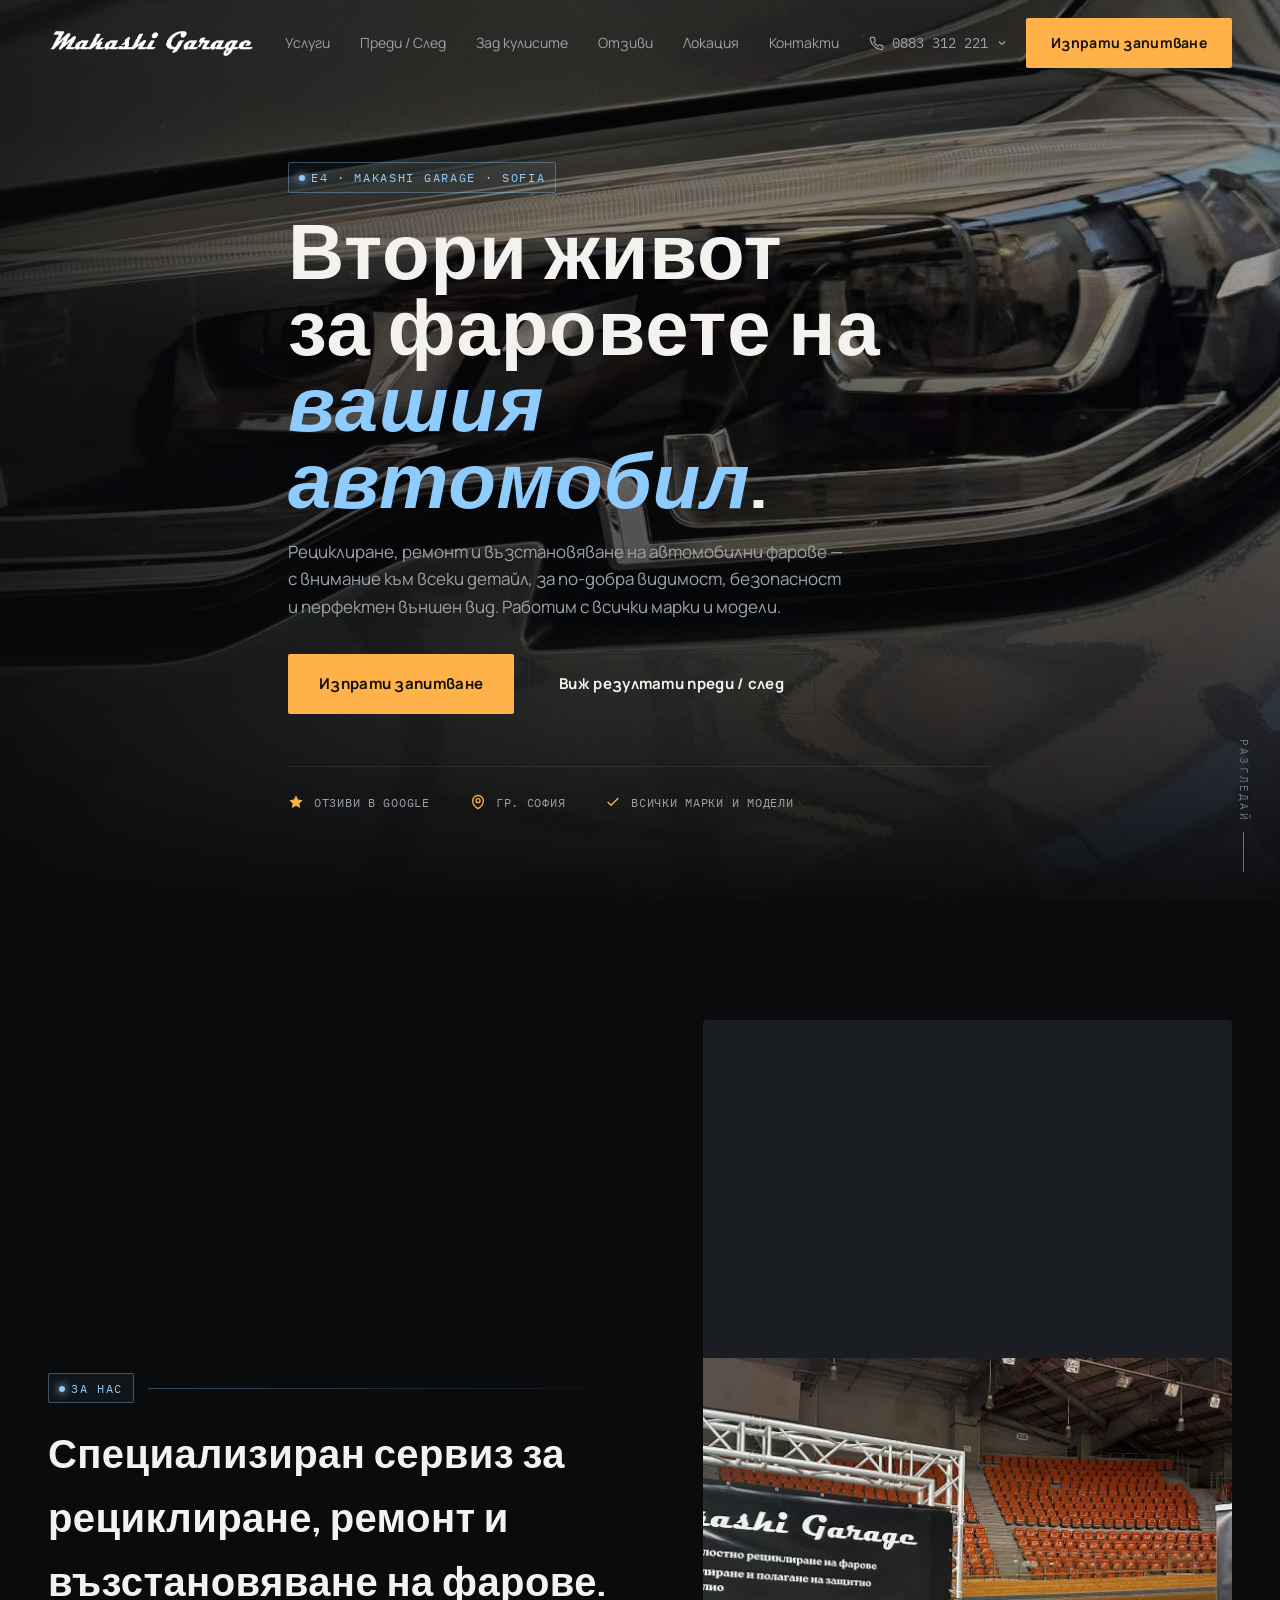
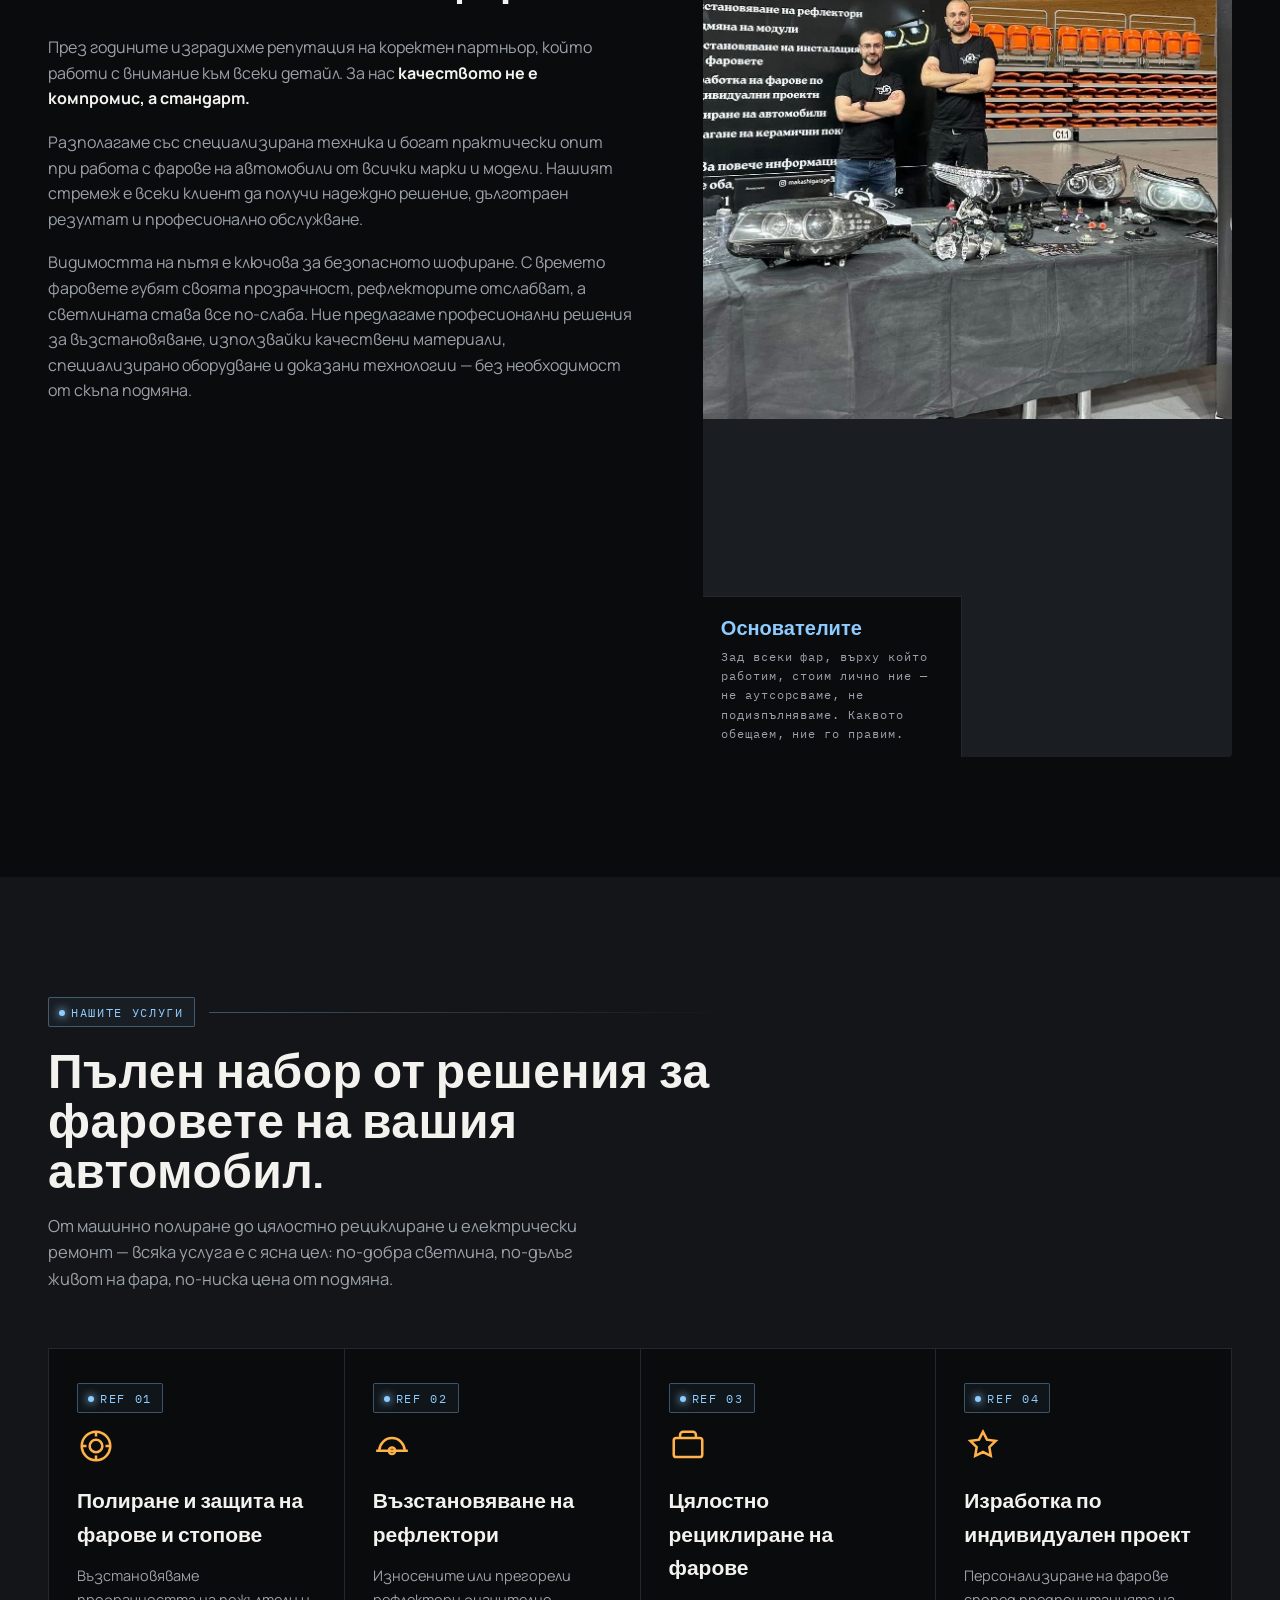
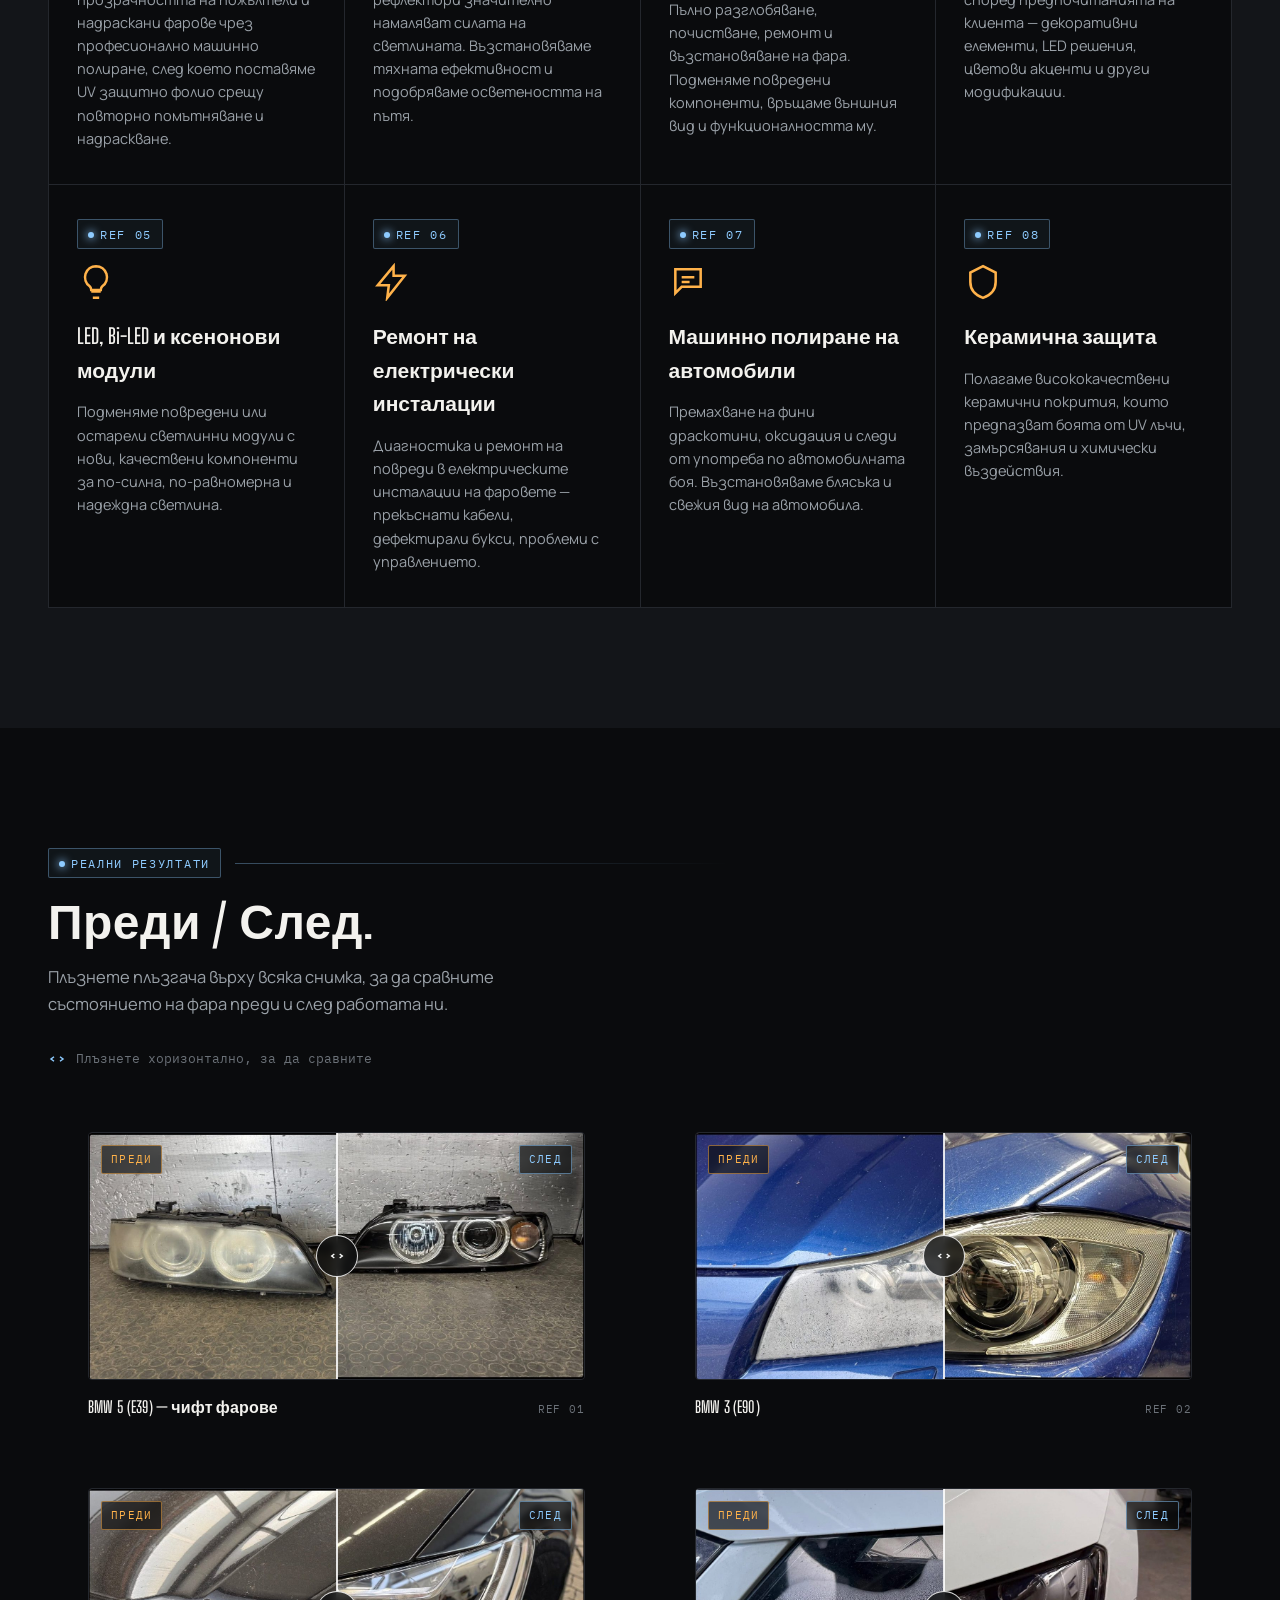
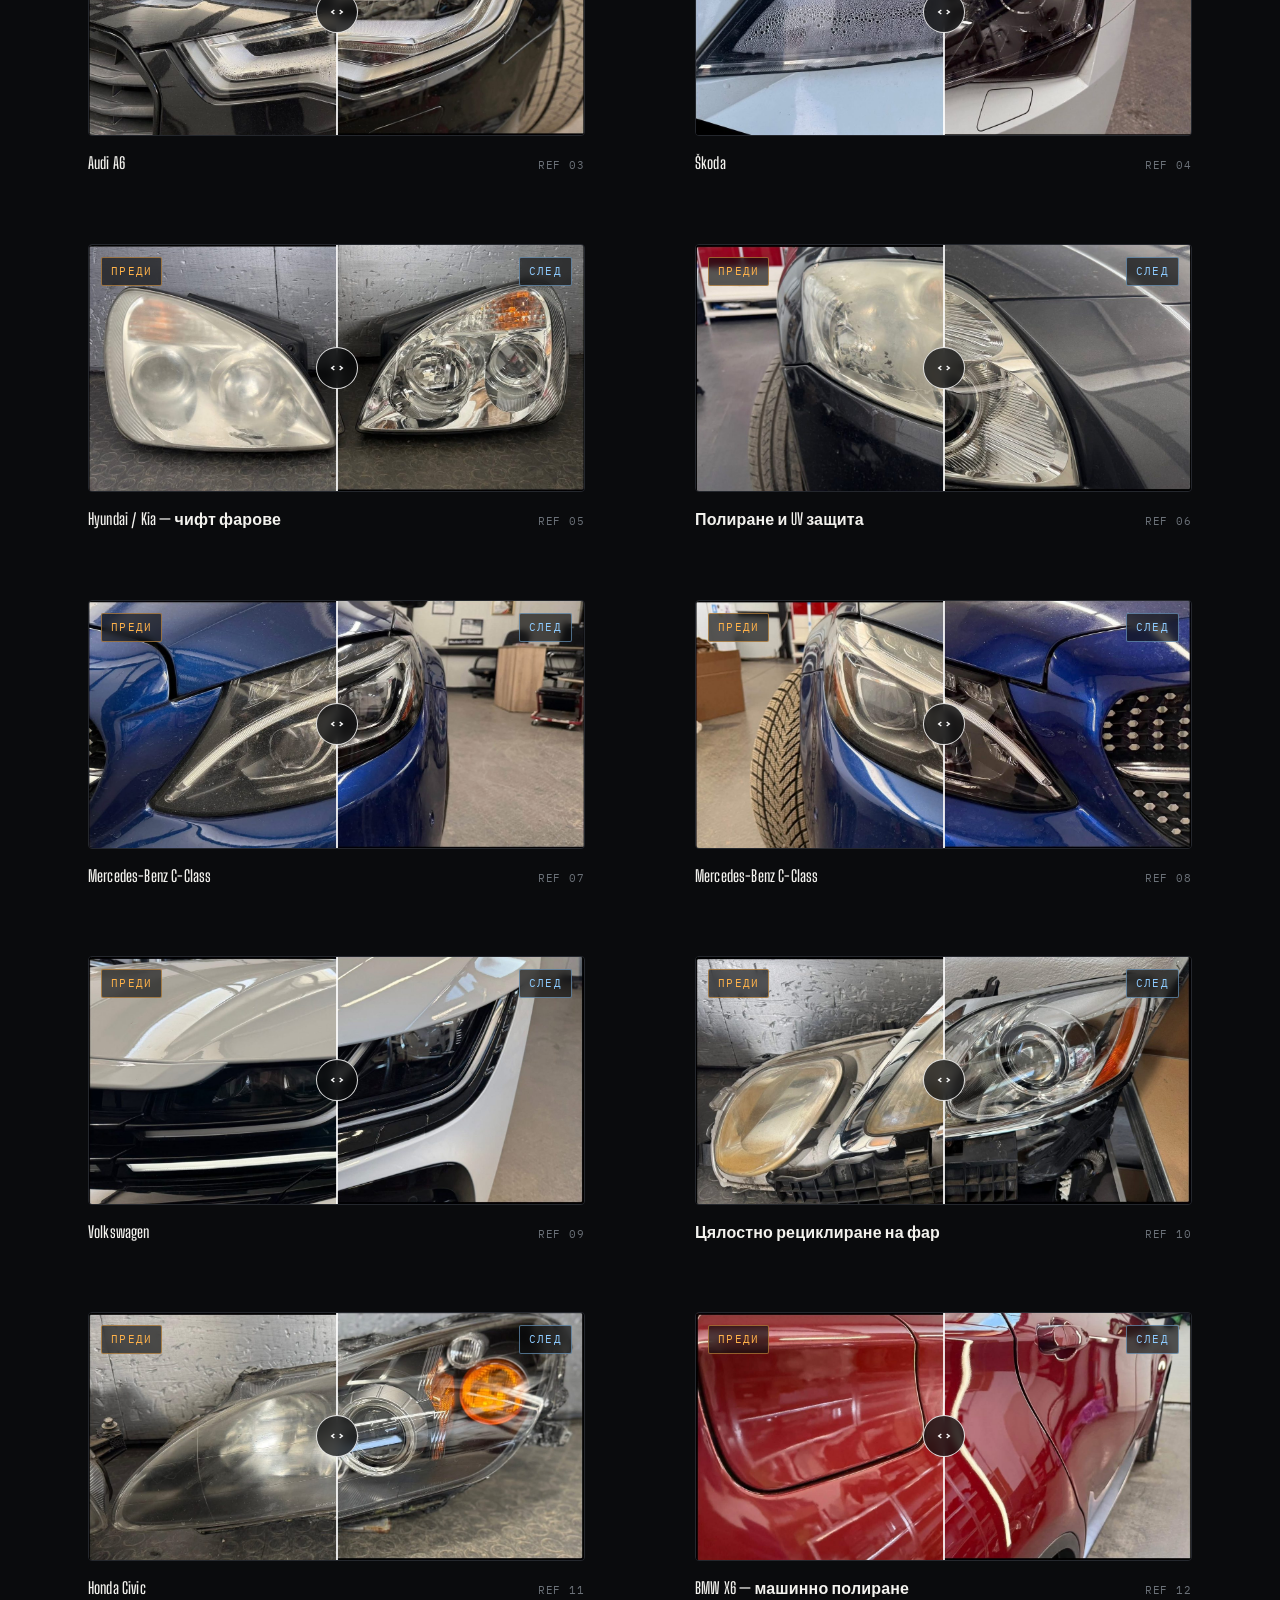
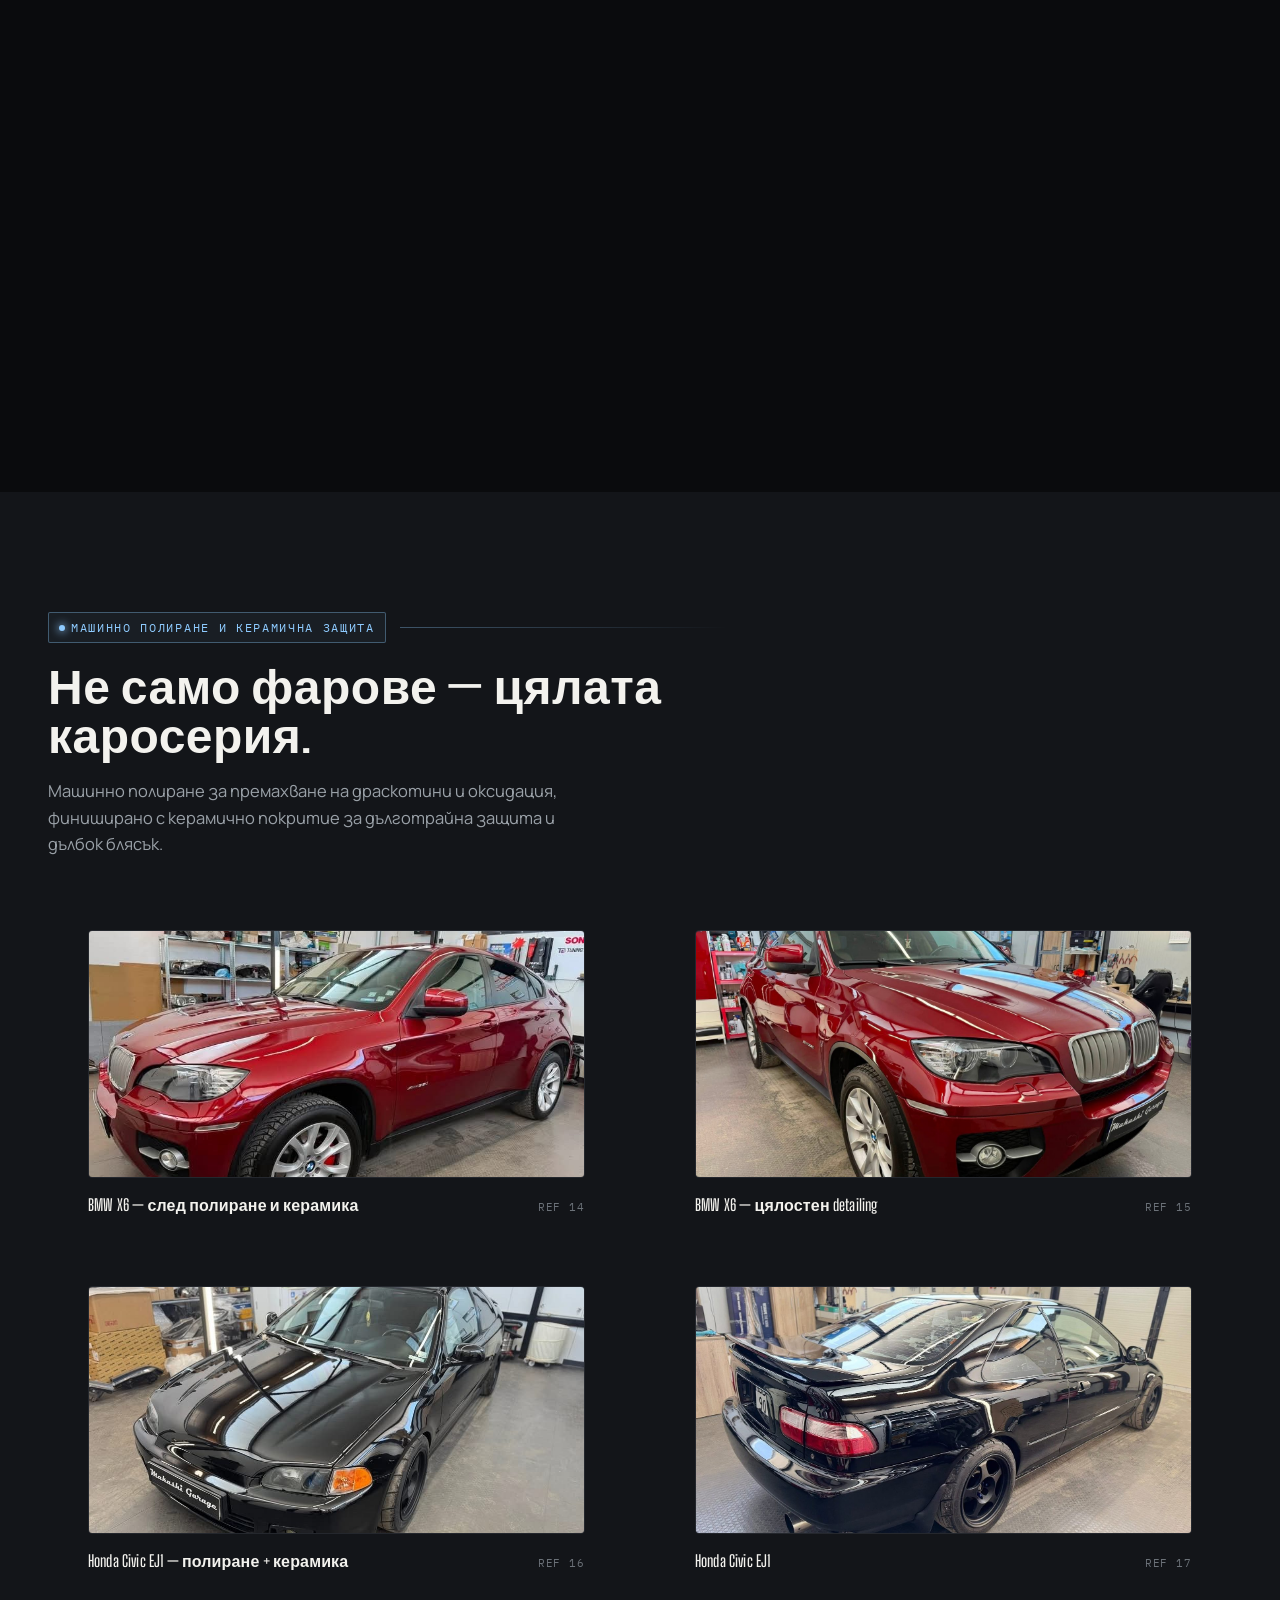
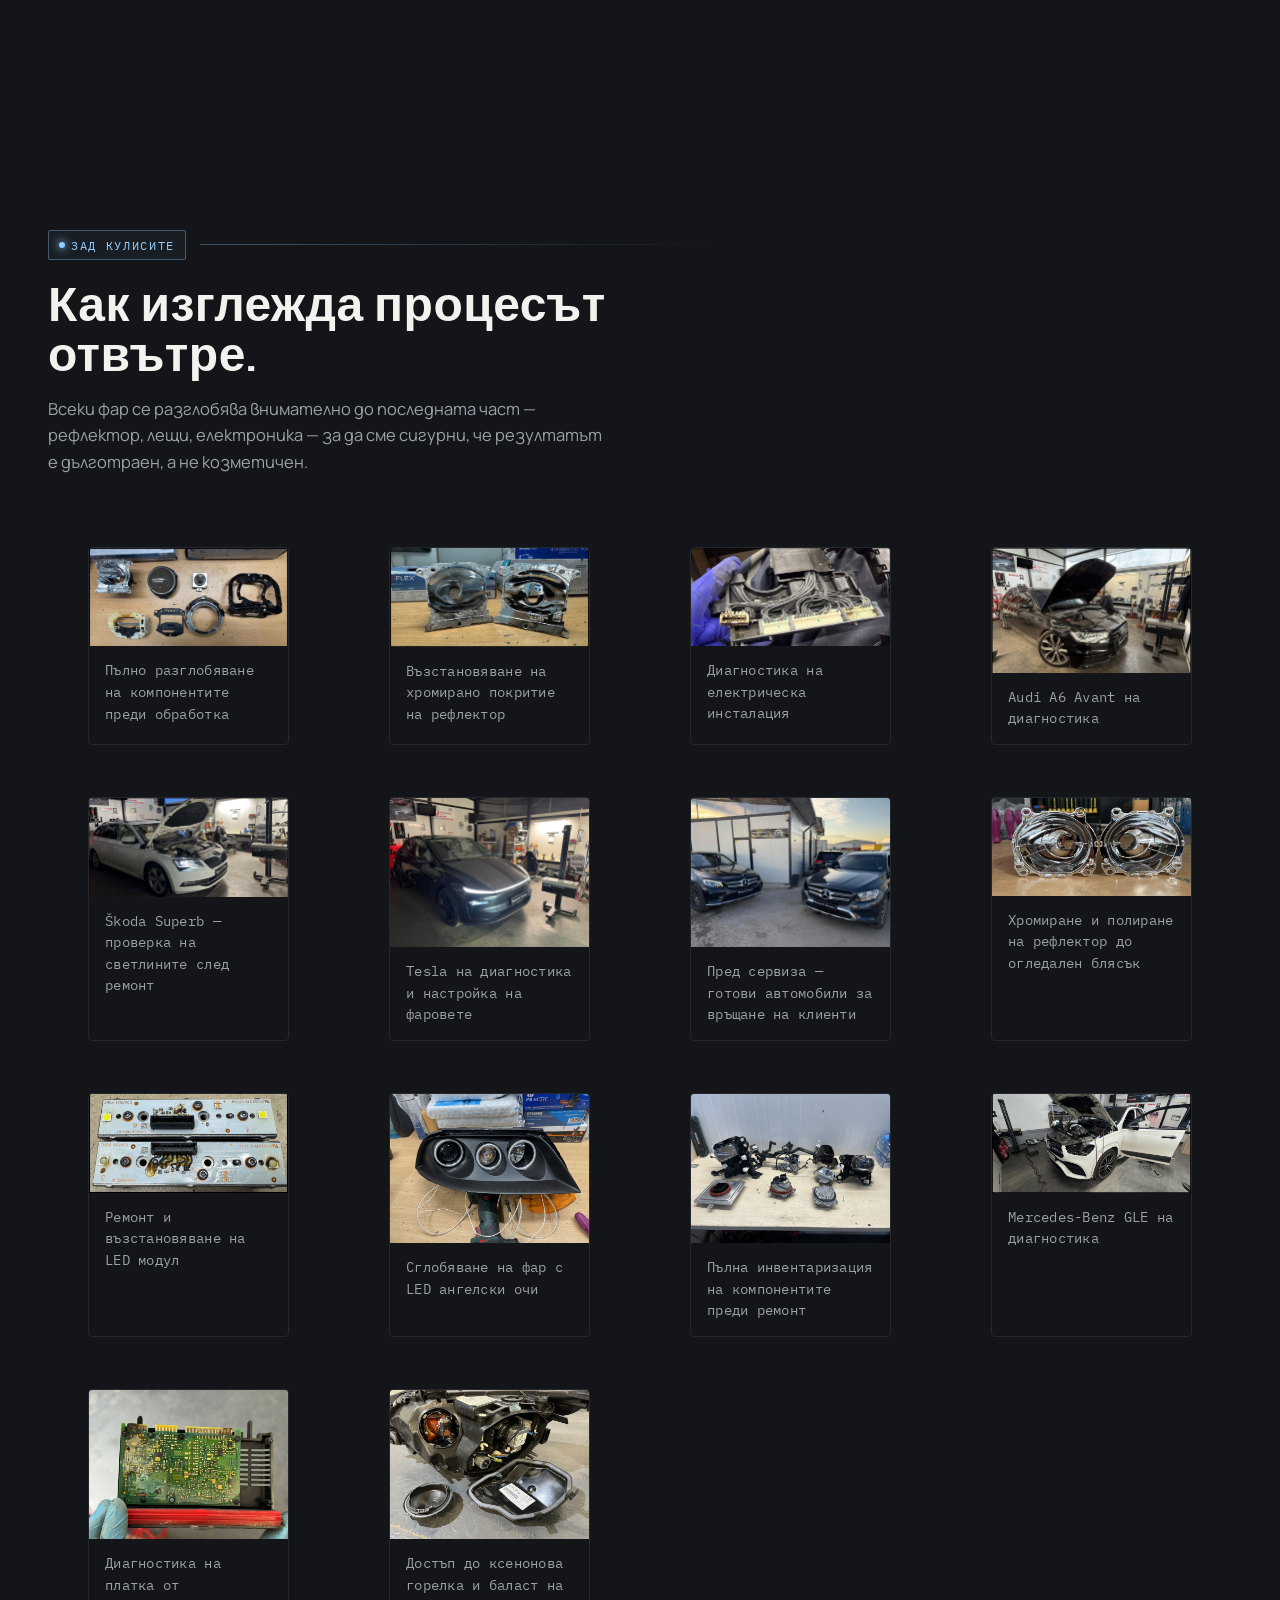
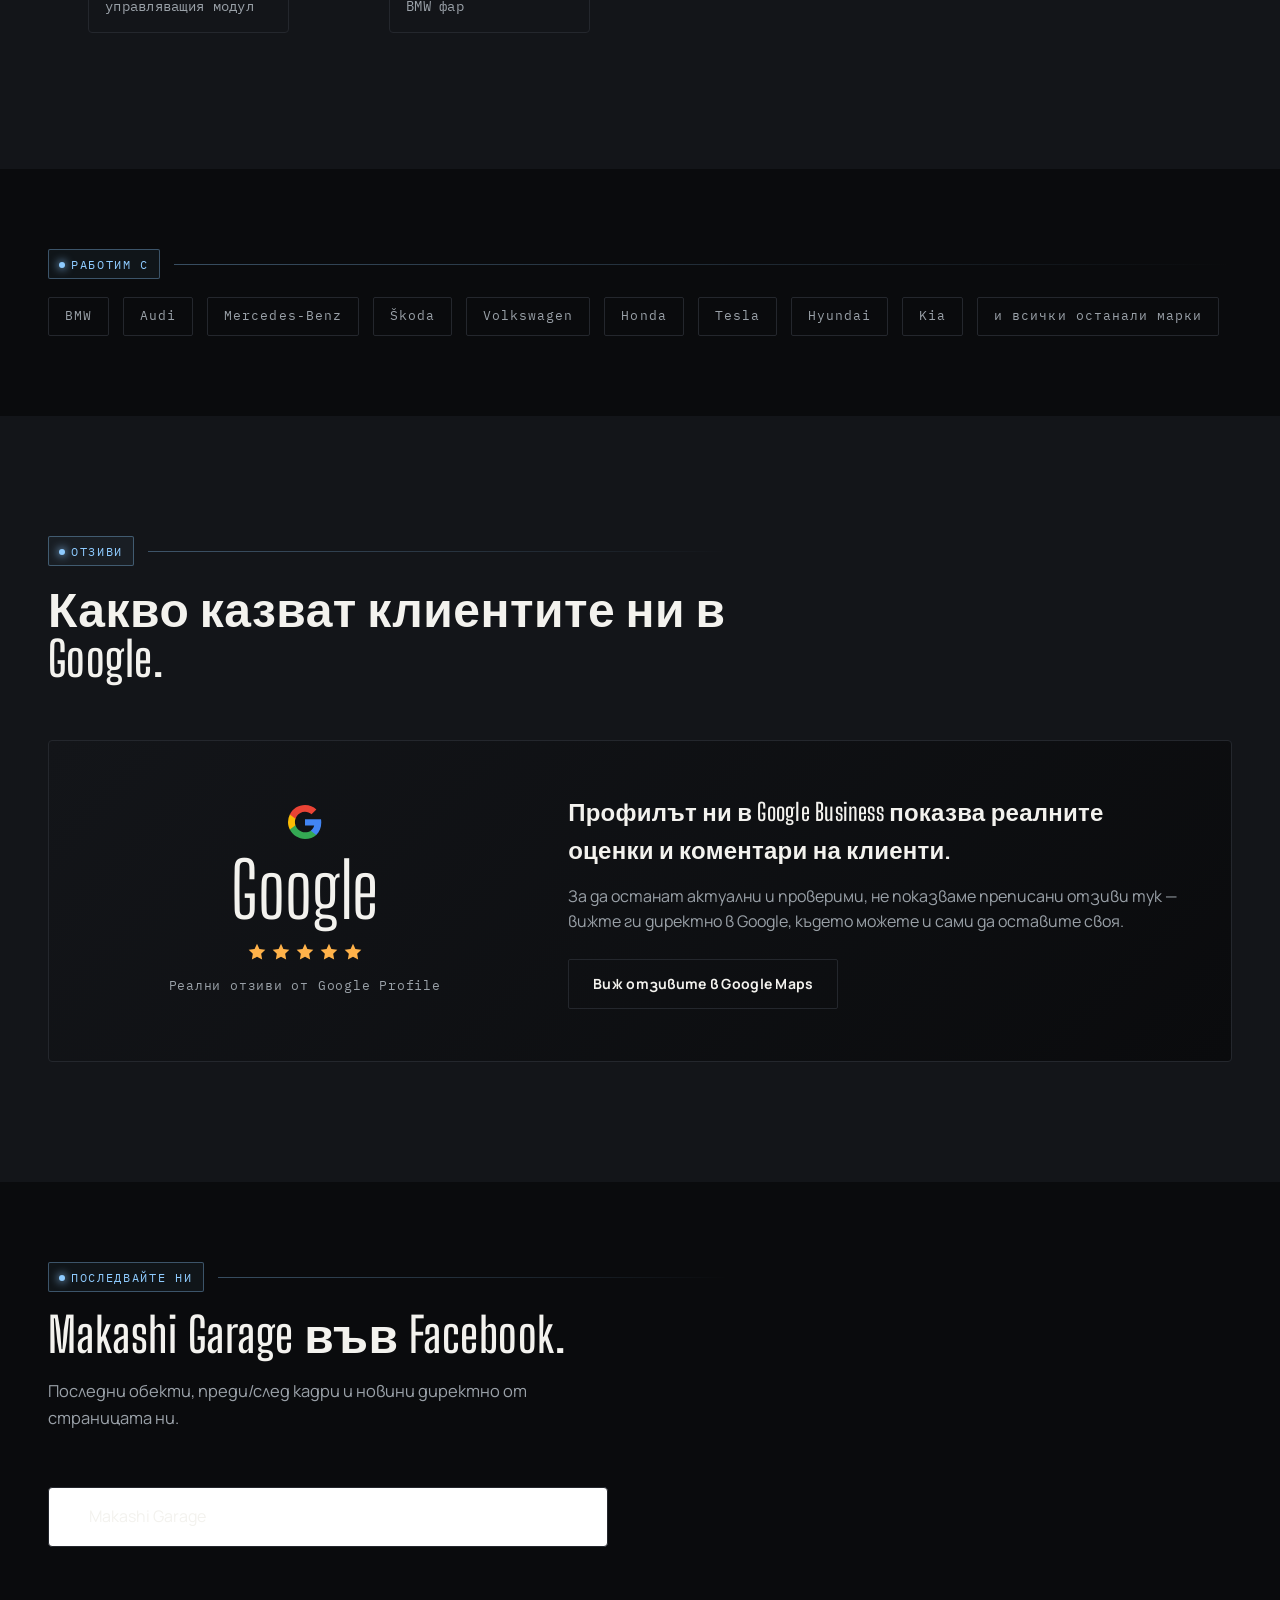
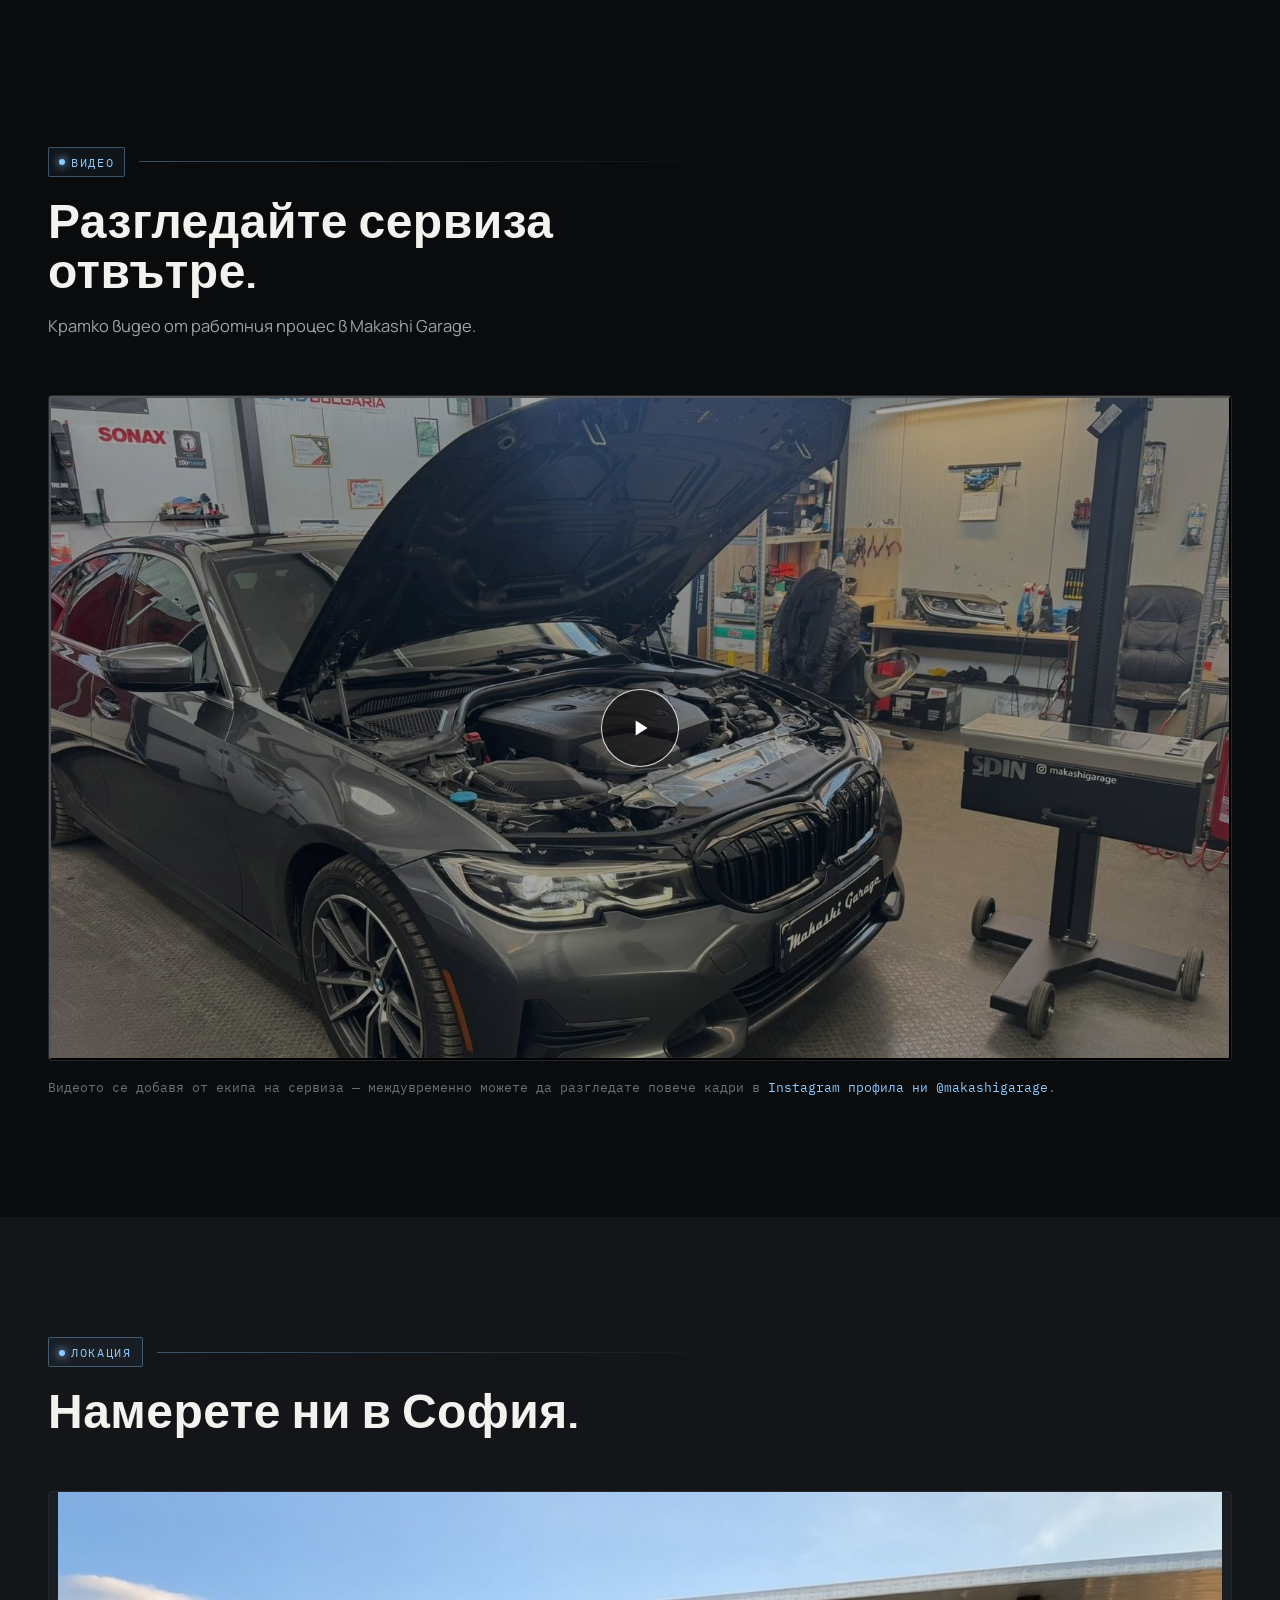
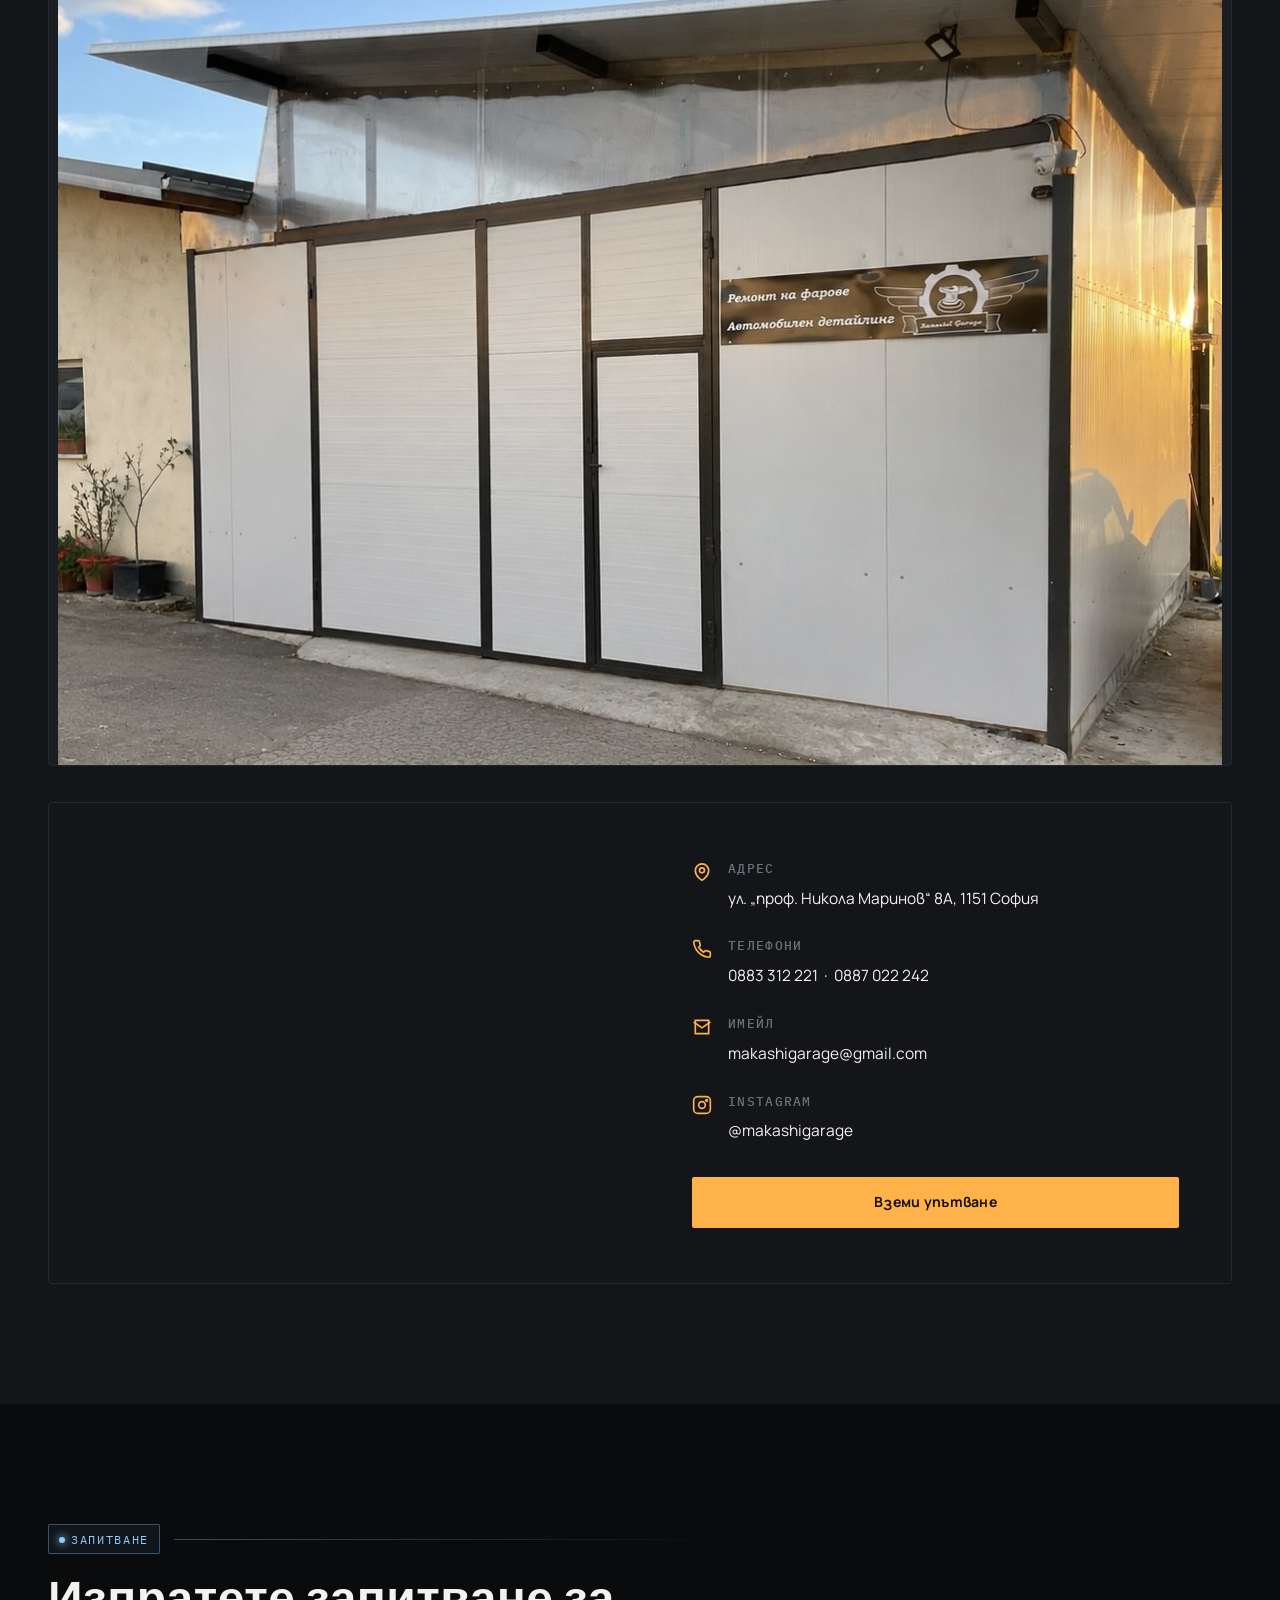
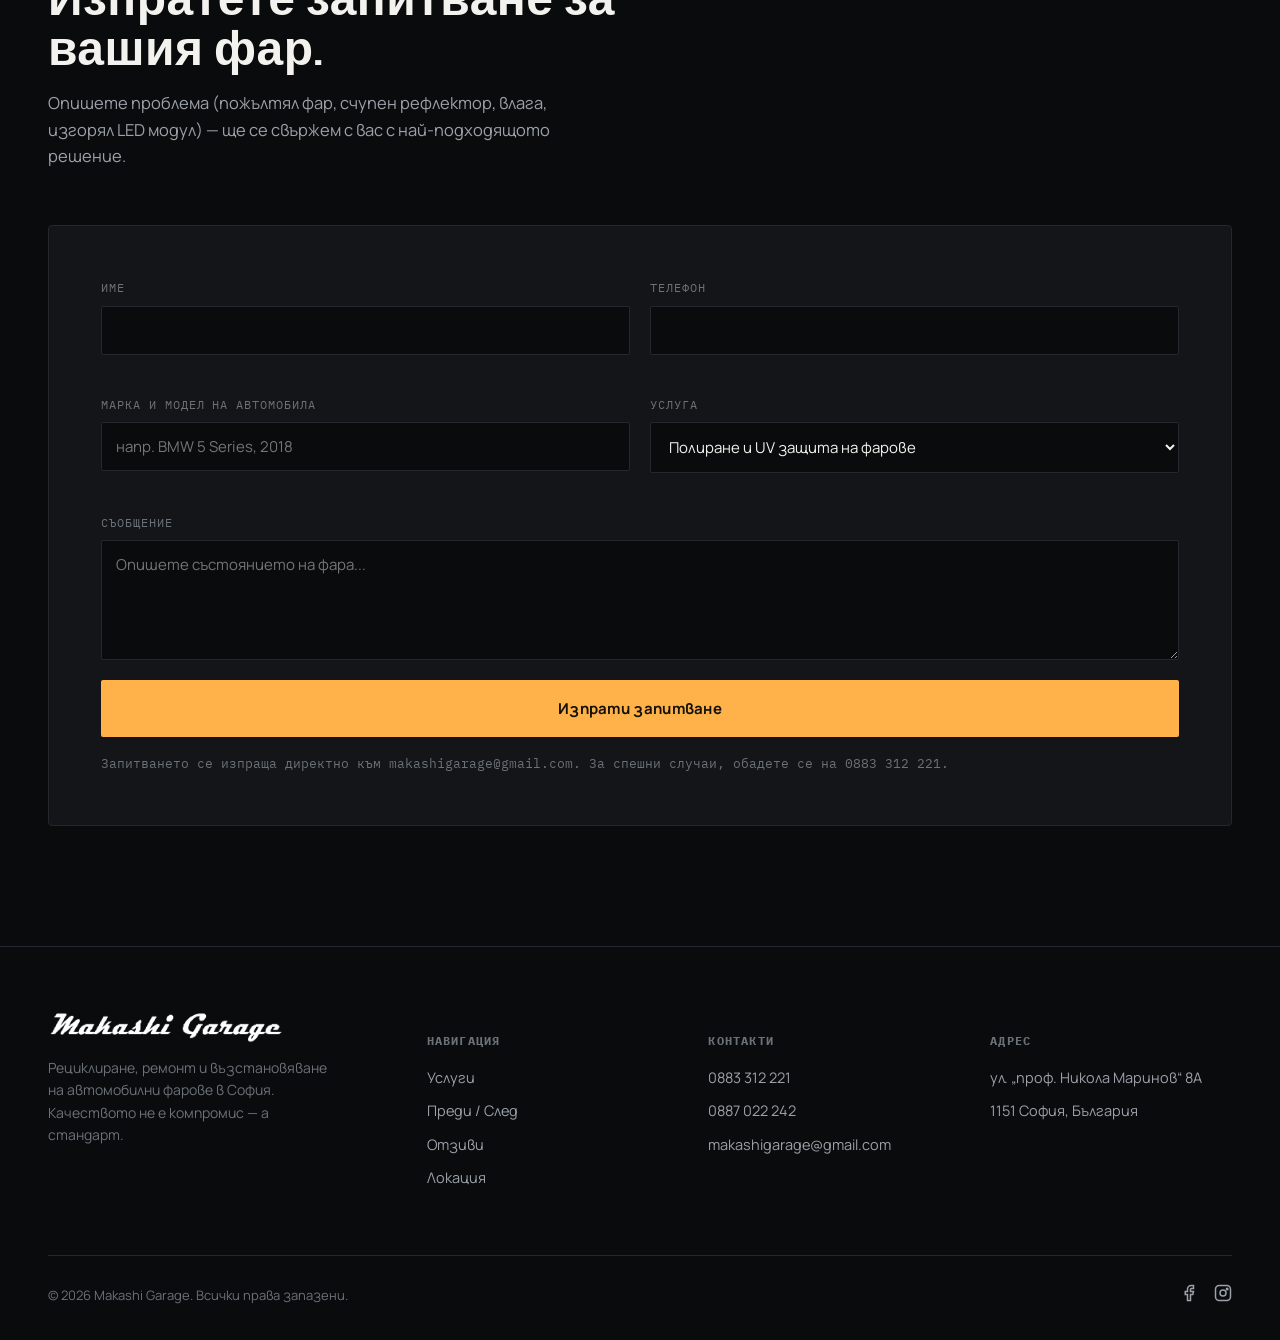
==== commit 40b17b4e: "Add files via upload" ====
--- a/makashi-garage-site/index.html
+++ b/makashi-garage-site/index.html
@@ -580,7 +580,7 @@
         <h2>Намерете ни в София.</h2>
       </div>
       <div class="reveal" style="margin-bottom:36px;">
-        <img src="images/shop/facade-bmw-x5.jpg" alt="Фасадата на Makashi Garage със сервизната табела — ремонт на фарове и автомобилен детайлинг, София" loading="lazy" style="width:100%;border-radius:var(--radius);border:1px solid var(--line);aspect-ratio:16/10;object-fit:cover;object-position:center 62%;" width="1600" height="1200">
+        <img src="images/shop/facade-clean.jpg" alt="Фасадата на Makashi Garage със сервизната табела — ремонт на фарове и автомобилен детайлинг, София" loading="lazy" style="width:100%;border-radius:var(--radius);border:1px solid var(--line);background:var(--bg-alt-2);aspect-ratio:4/3;object-fit:contain;" width="1166" height="875">
       </div>
       <div class="split-2 reveal">
         <div class="map-embed">
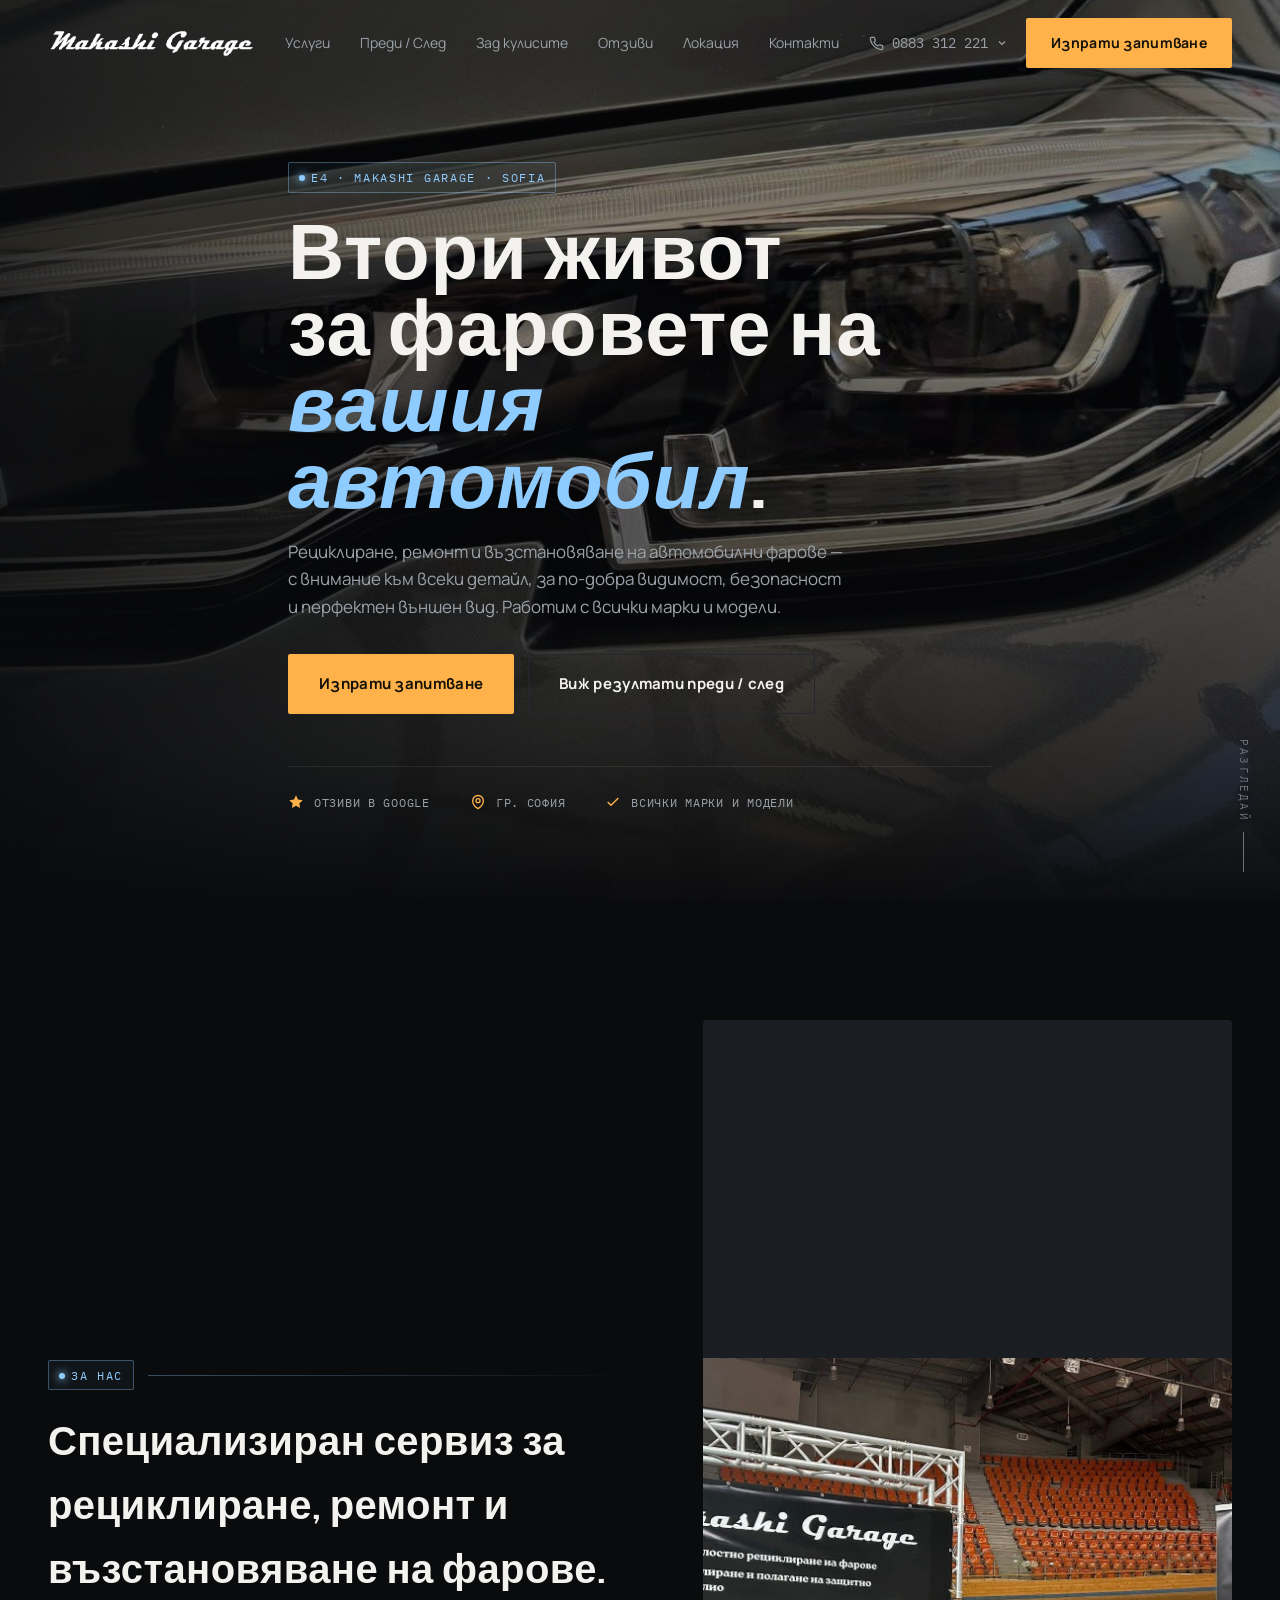
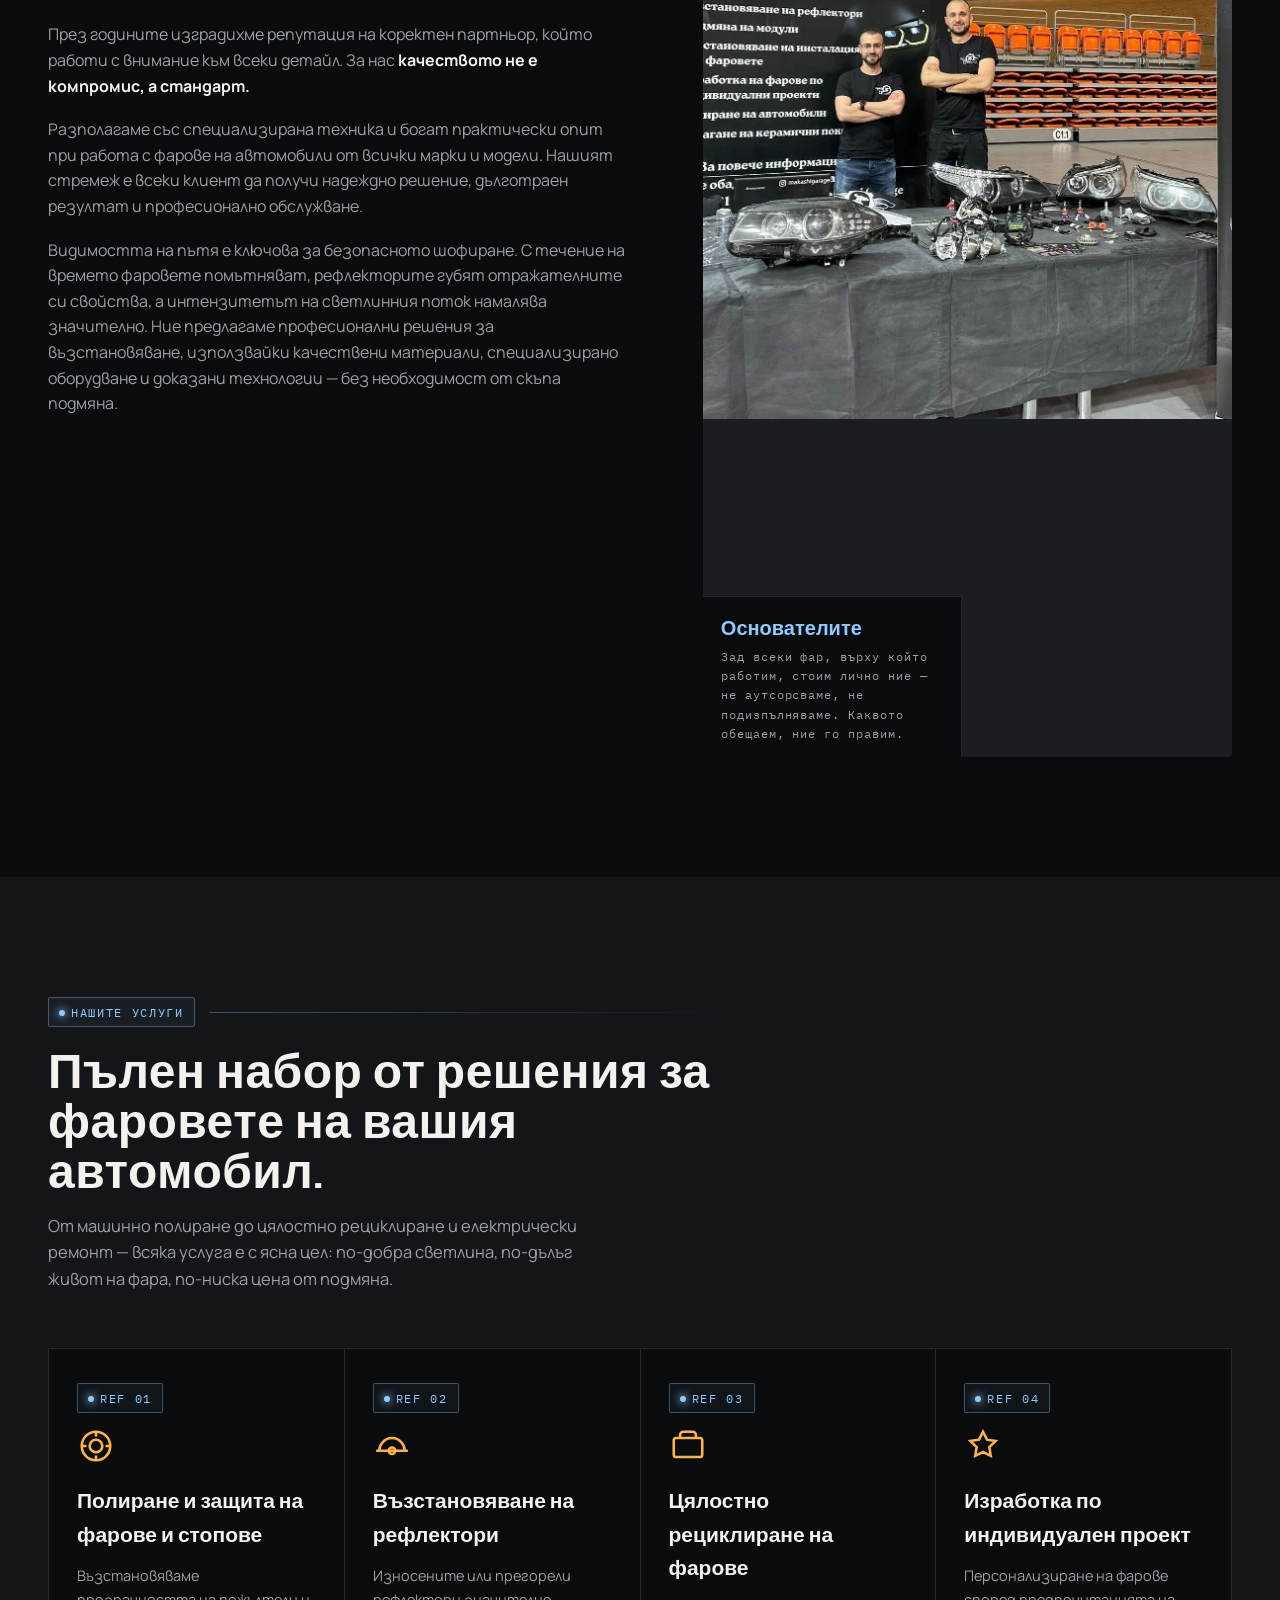
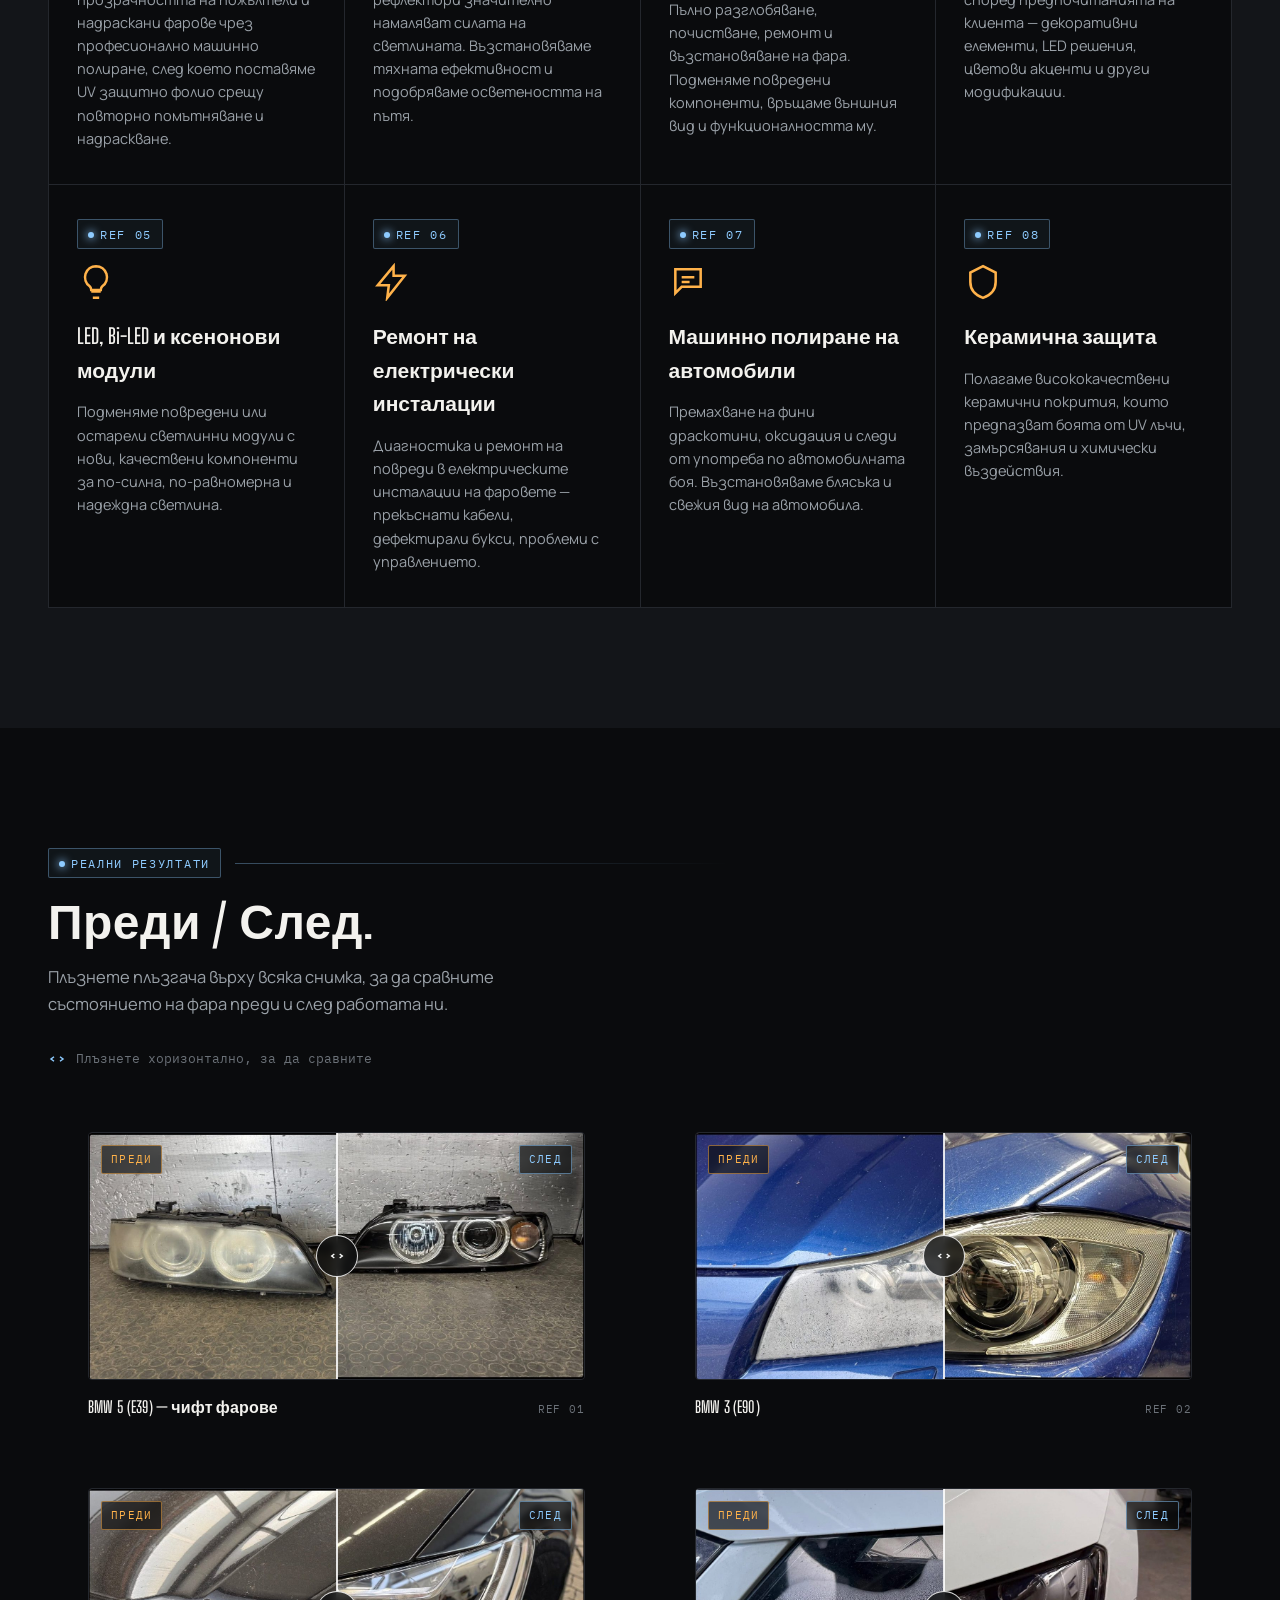
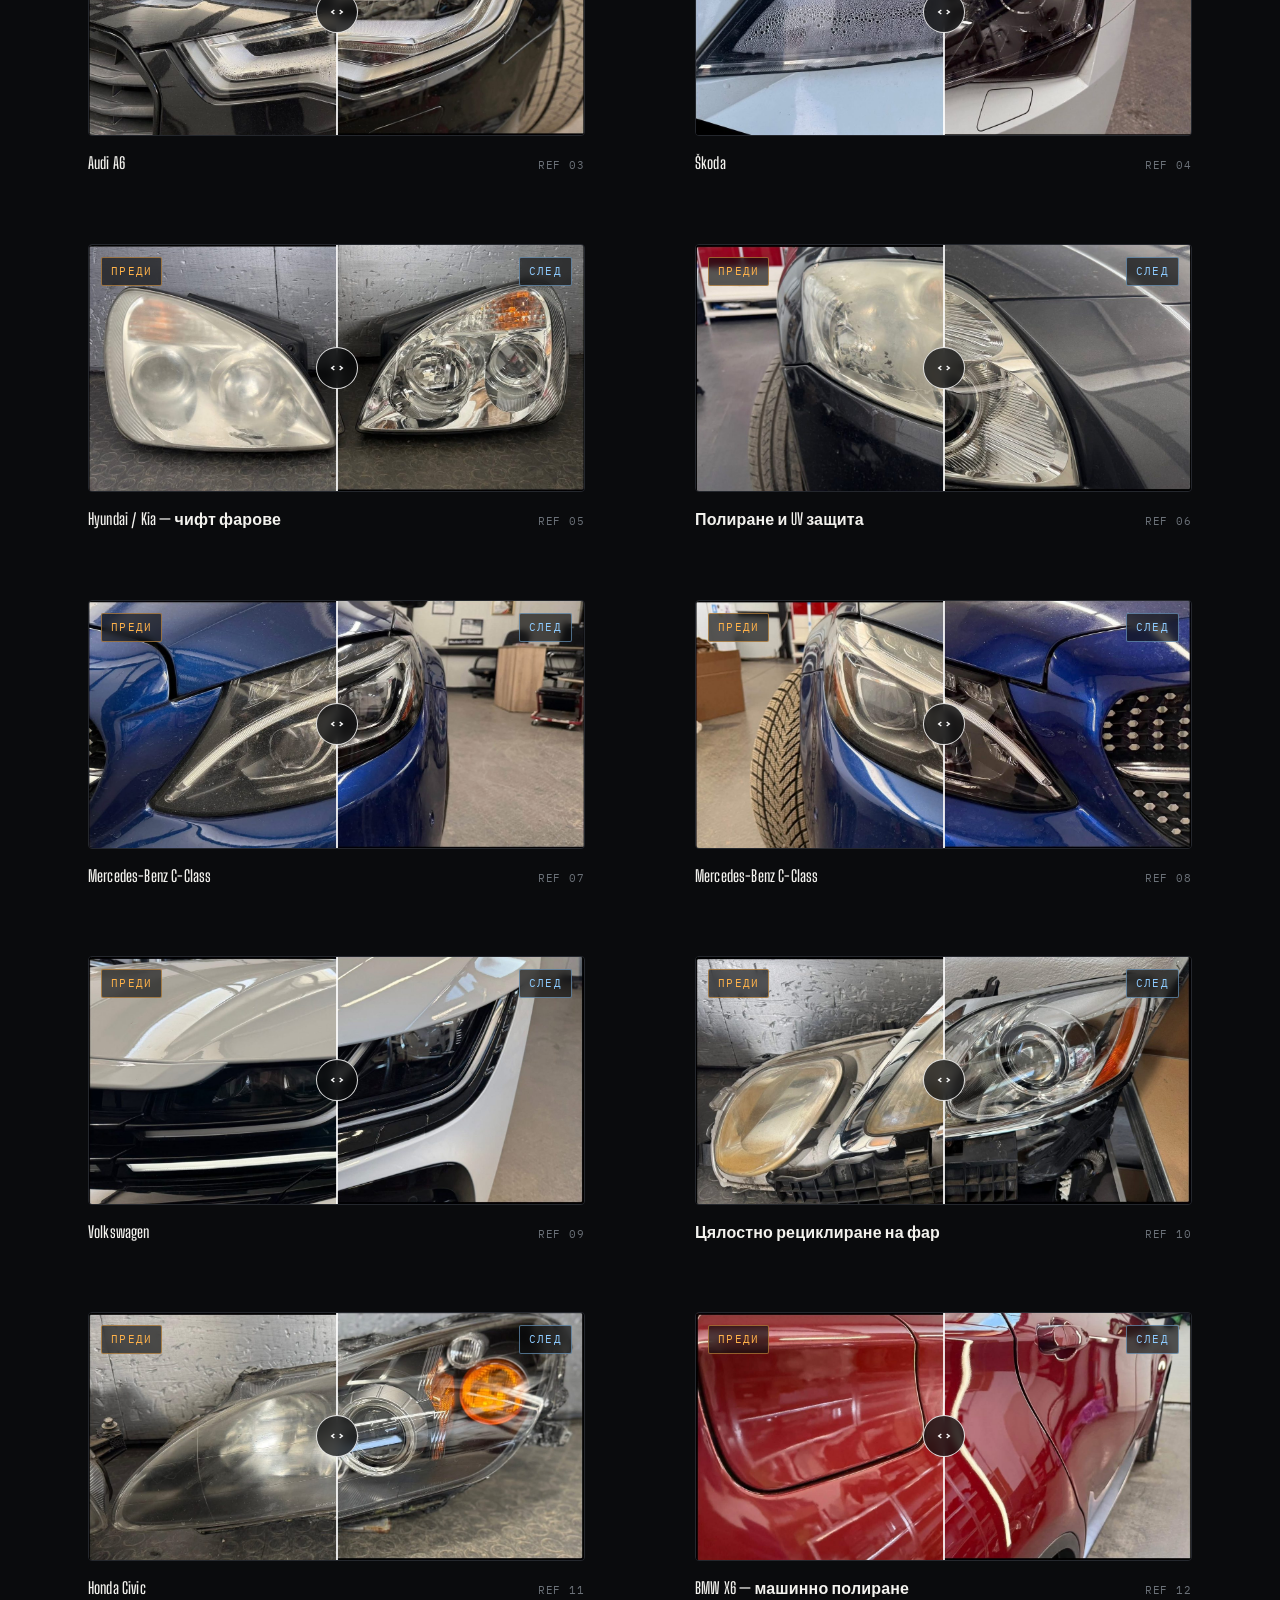
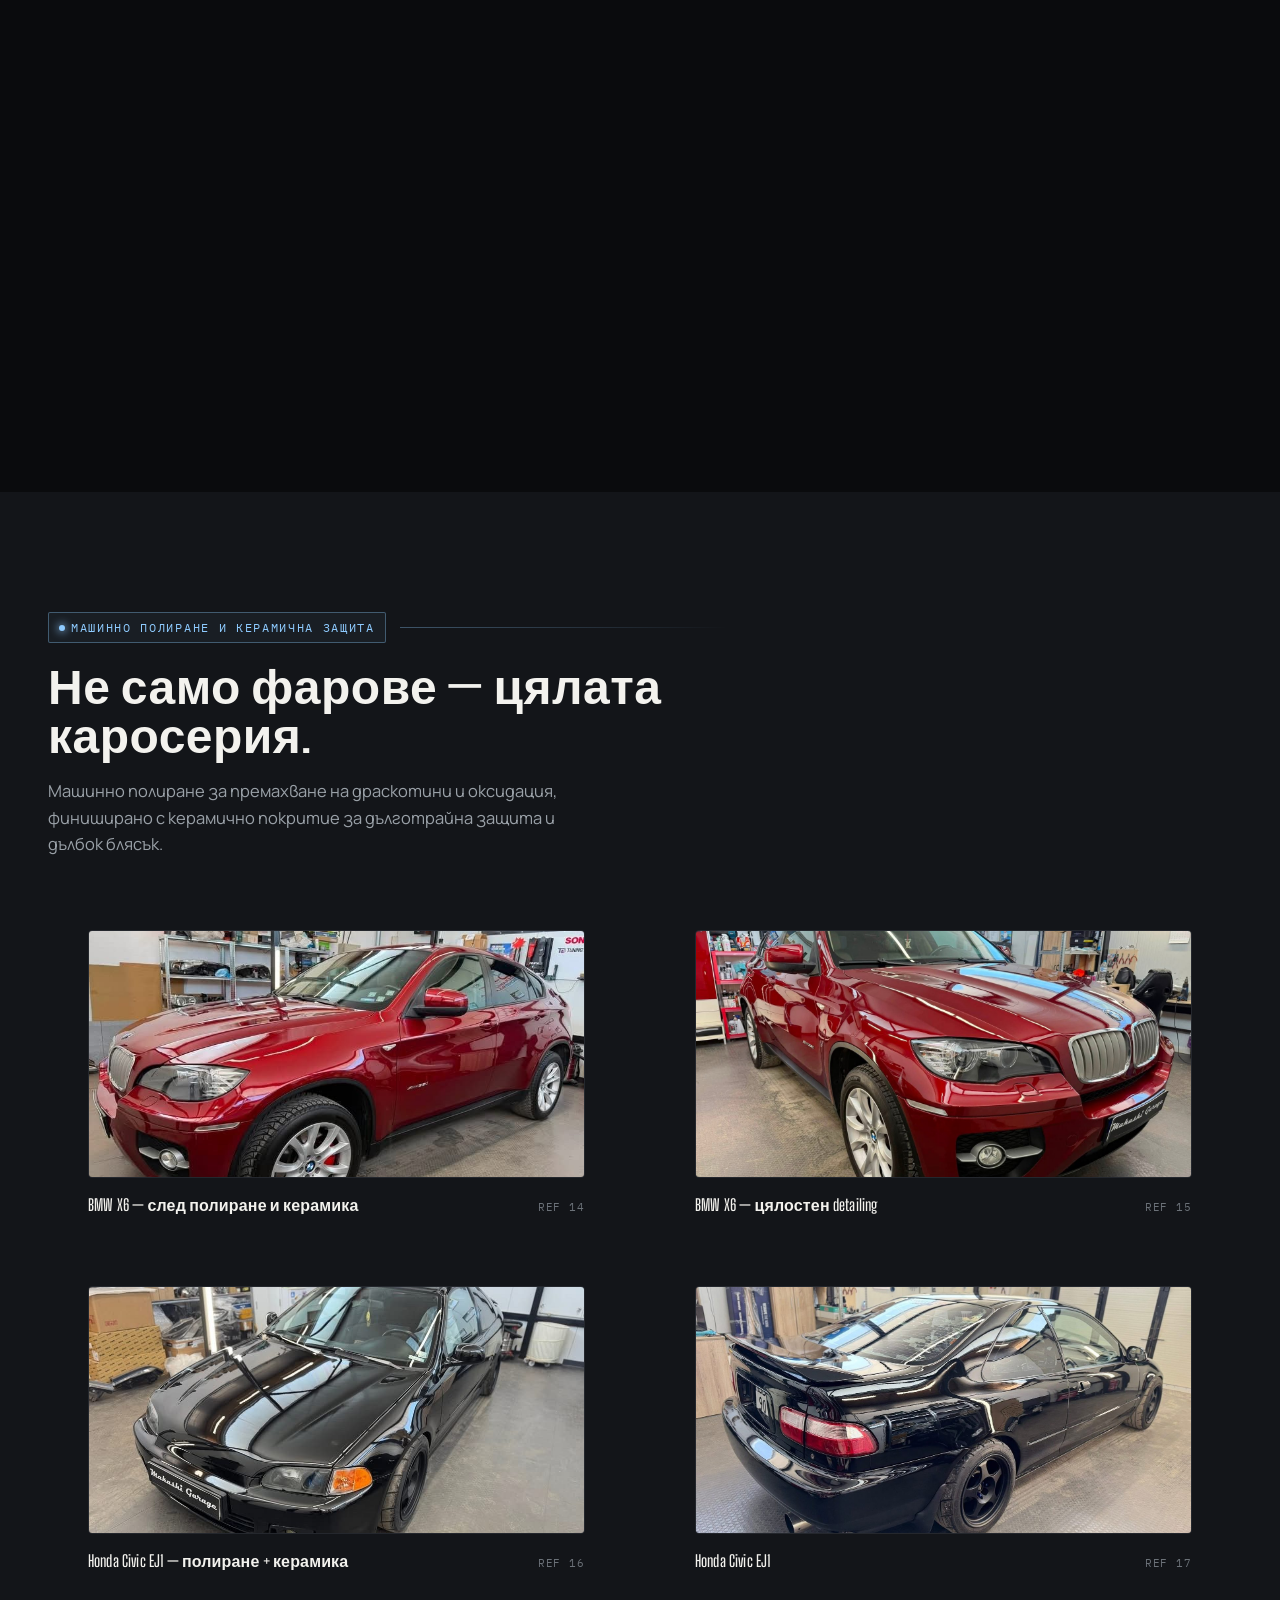
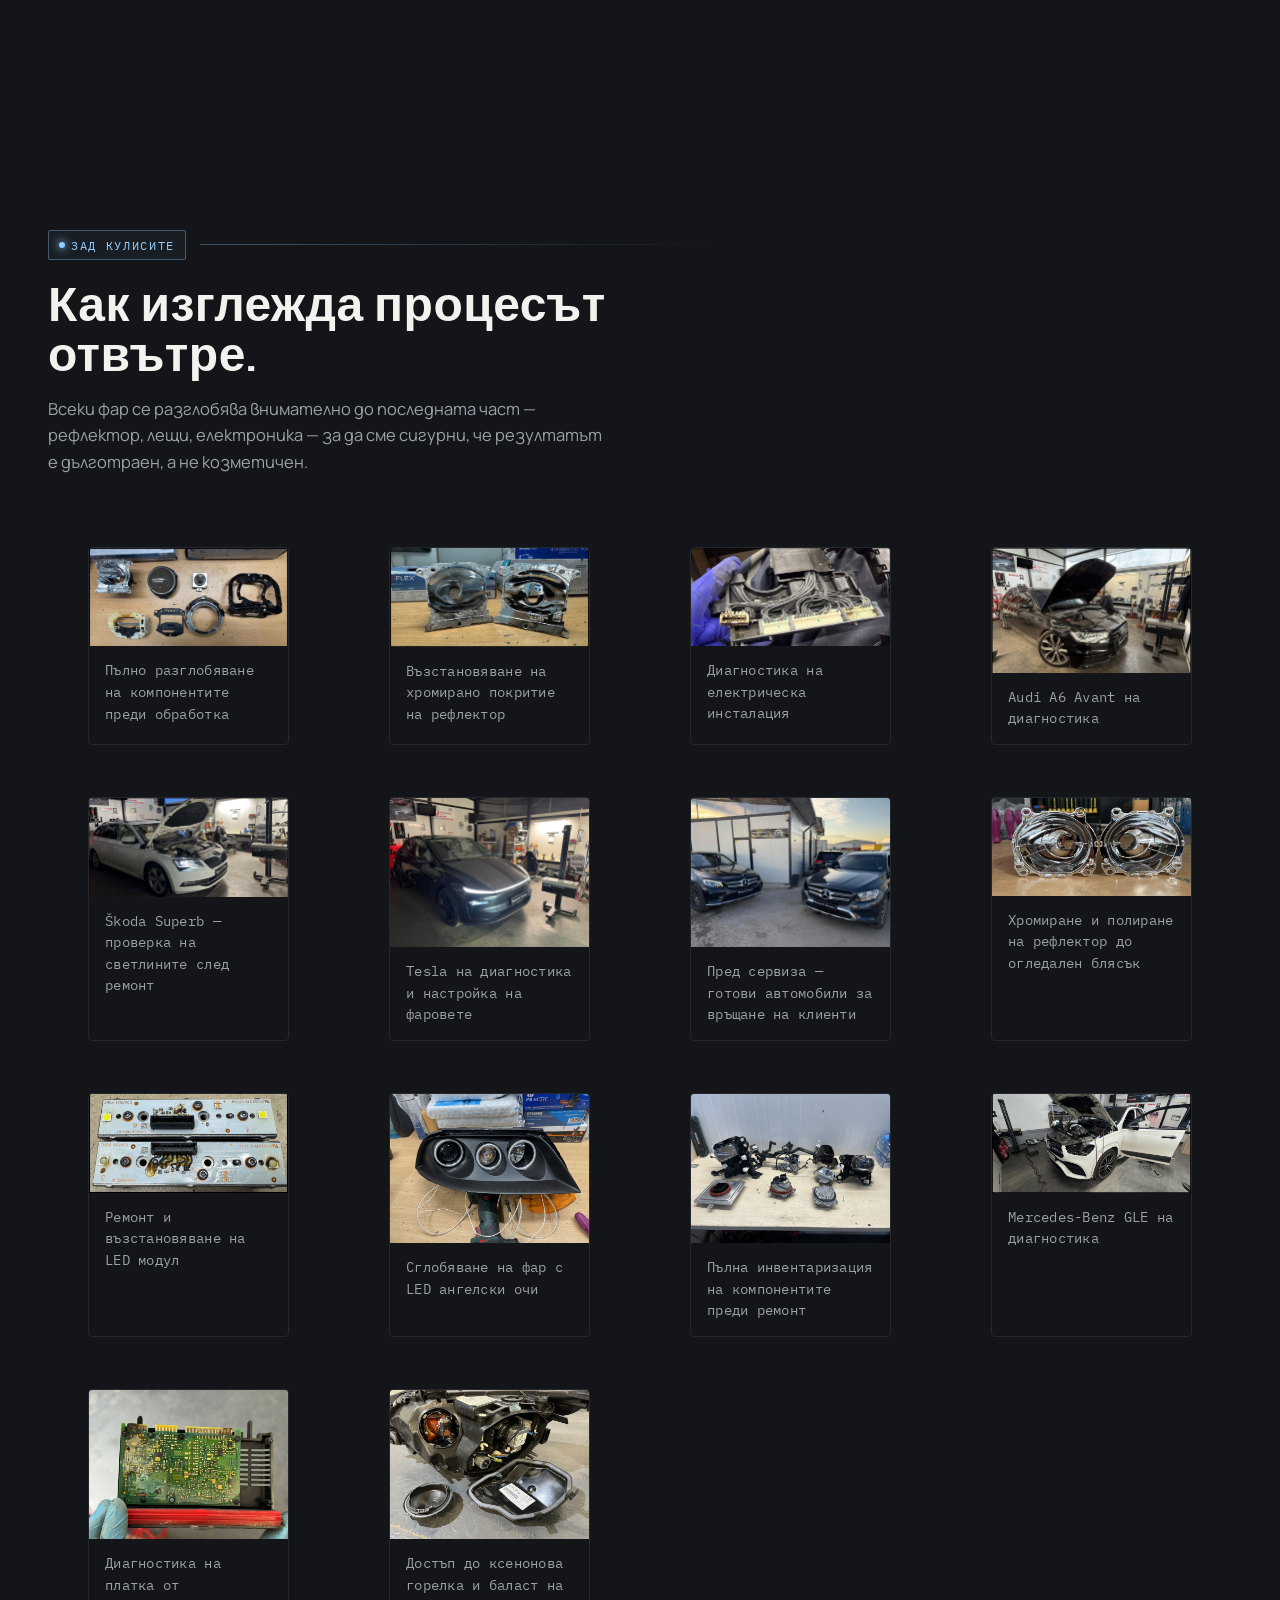
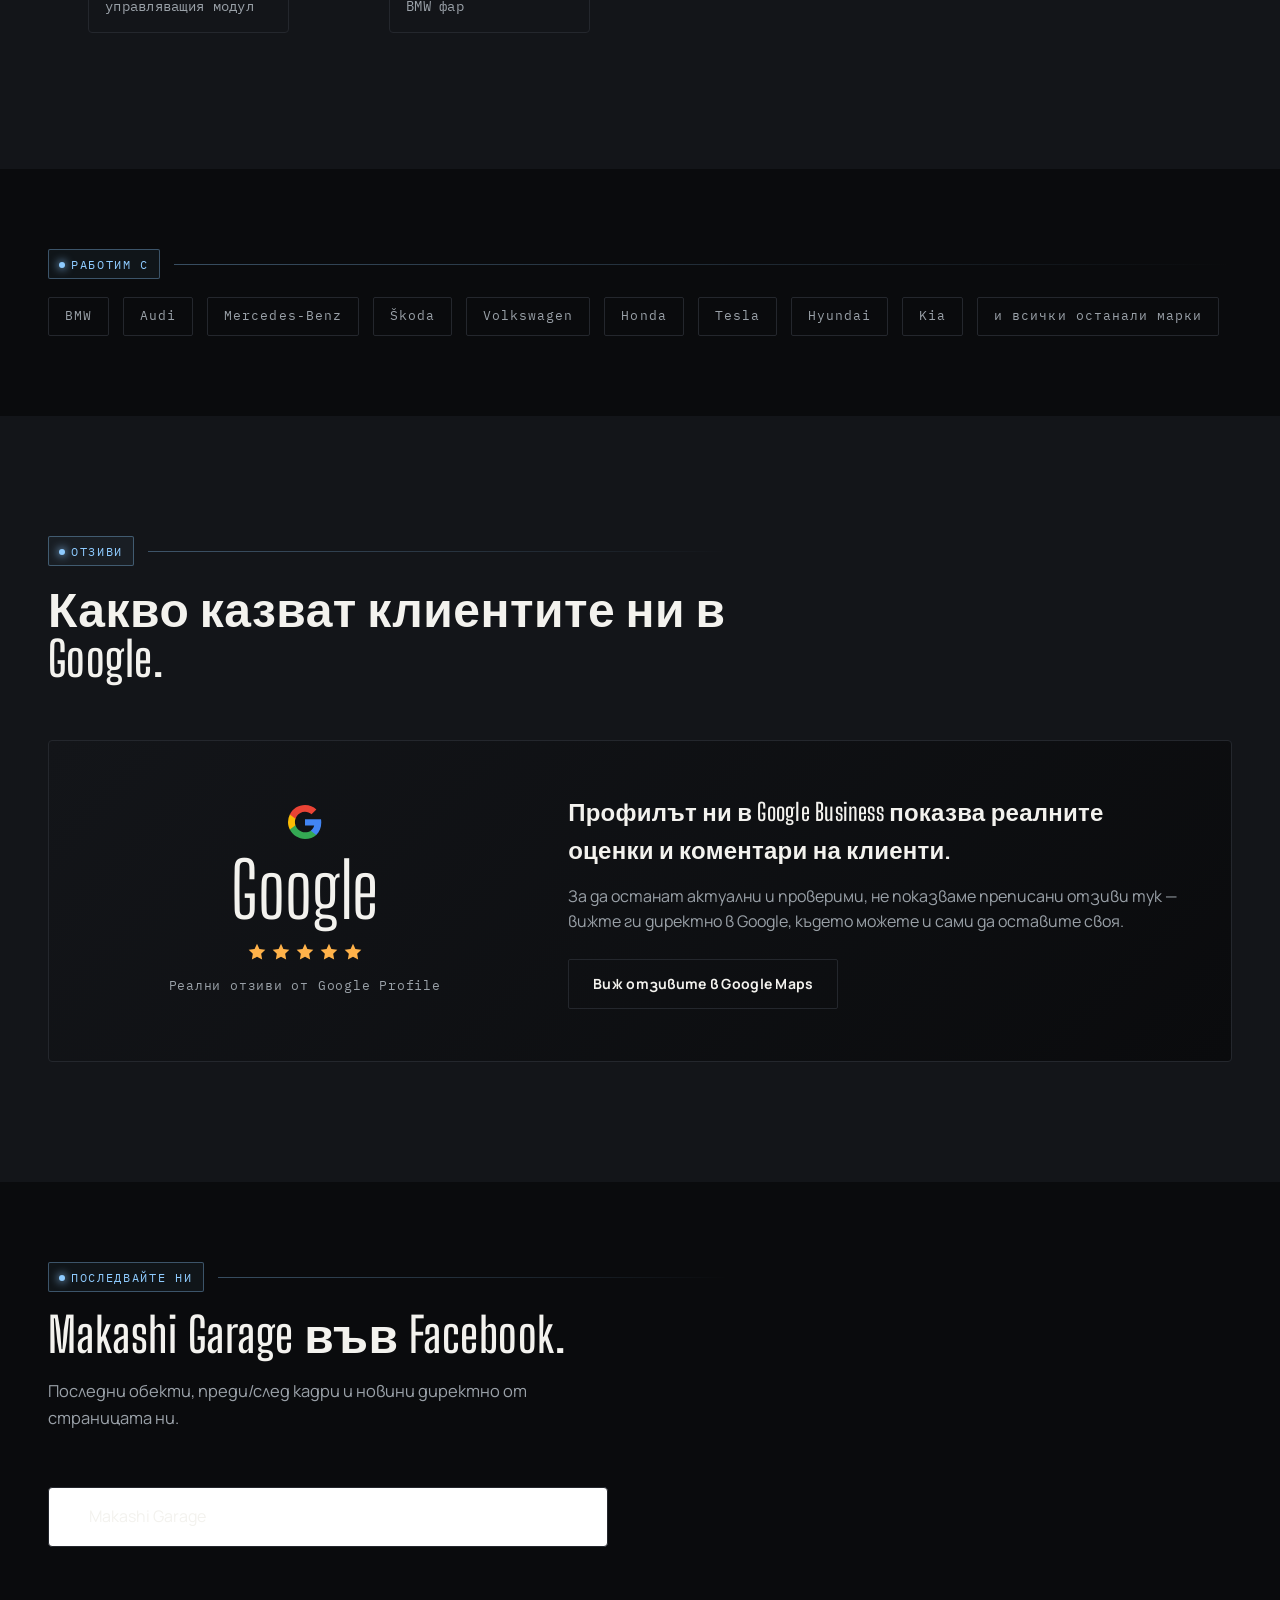
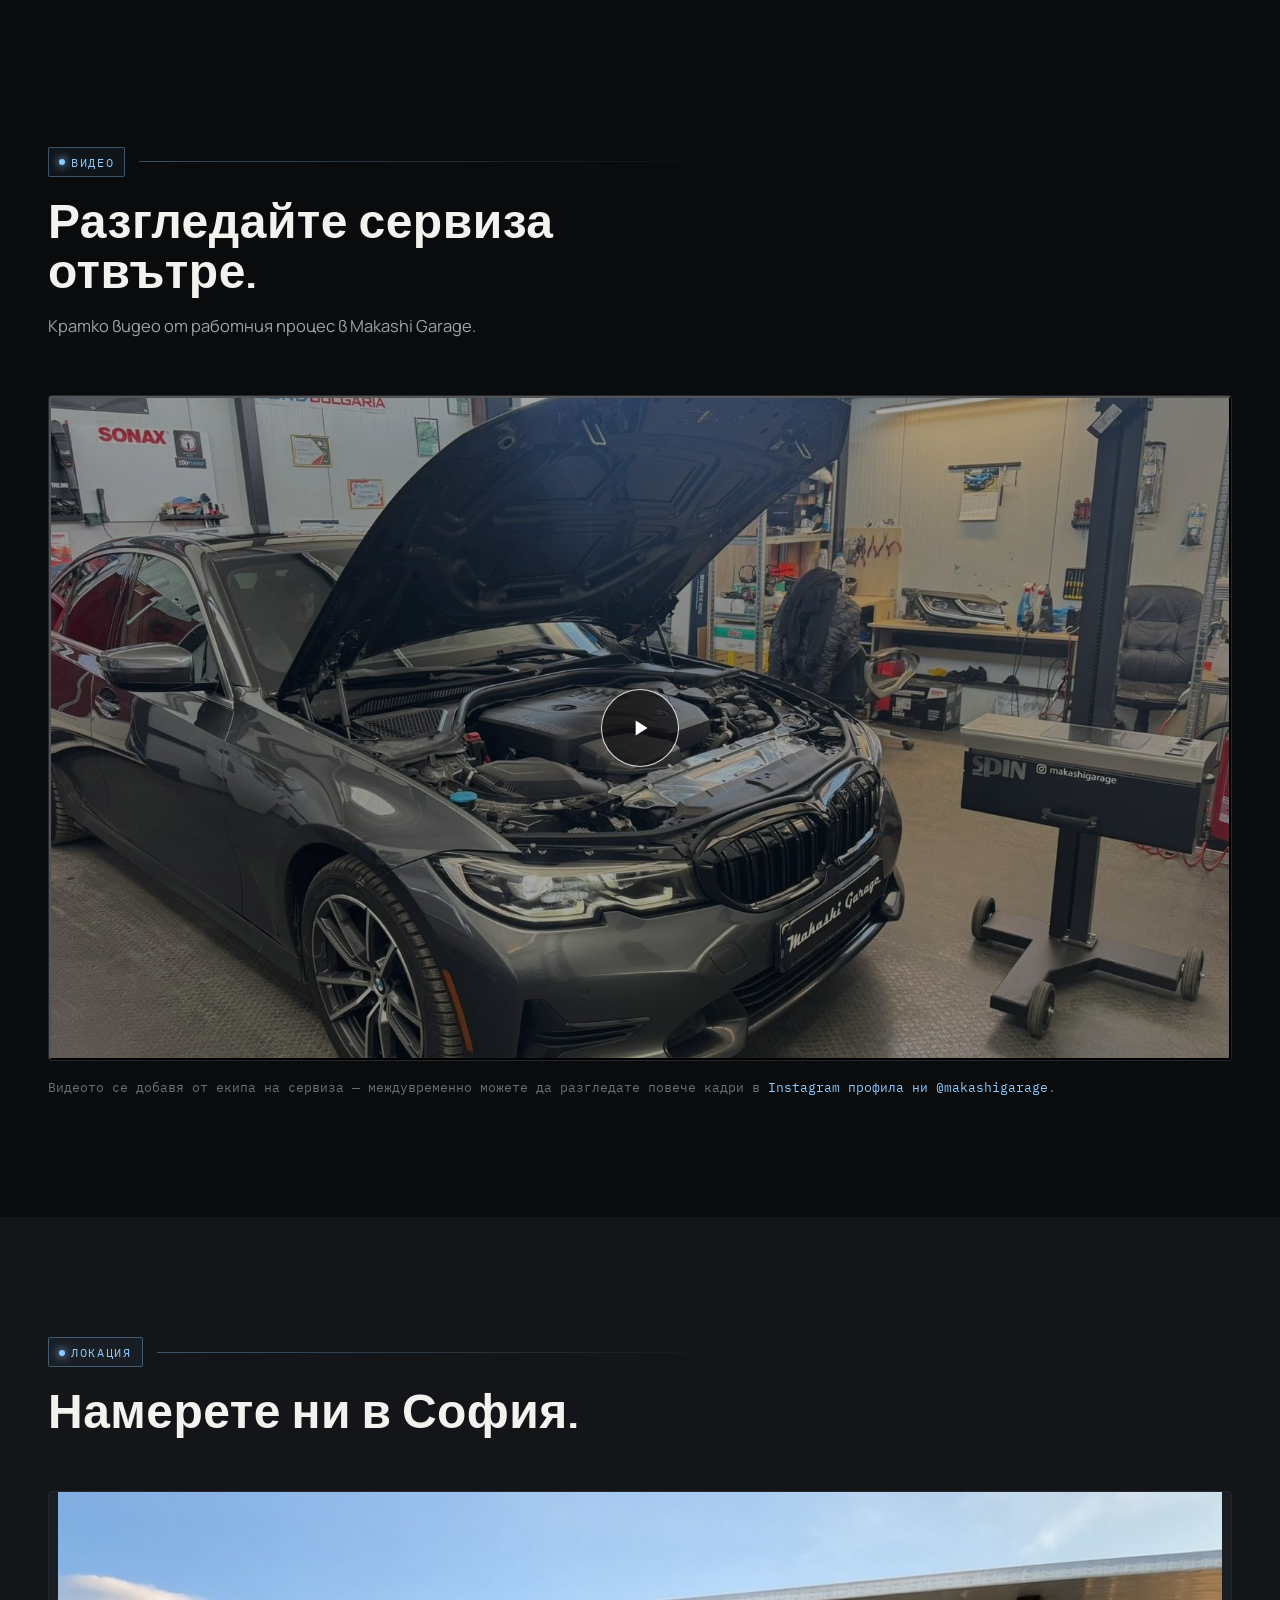
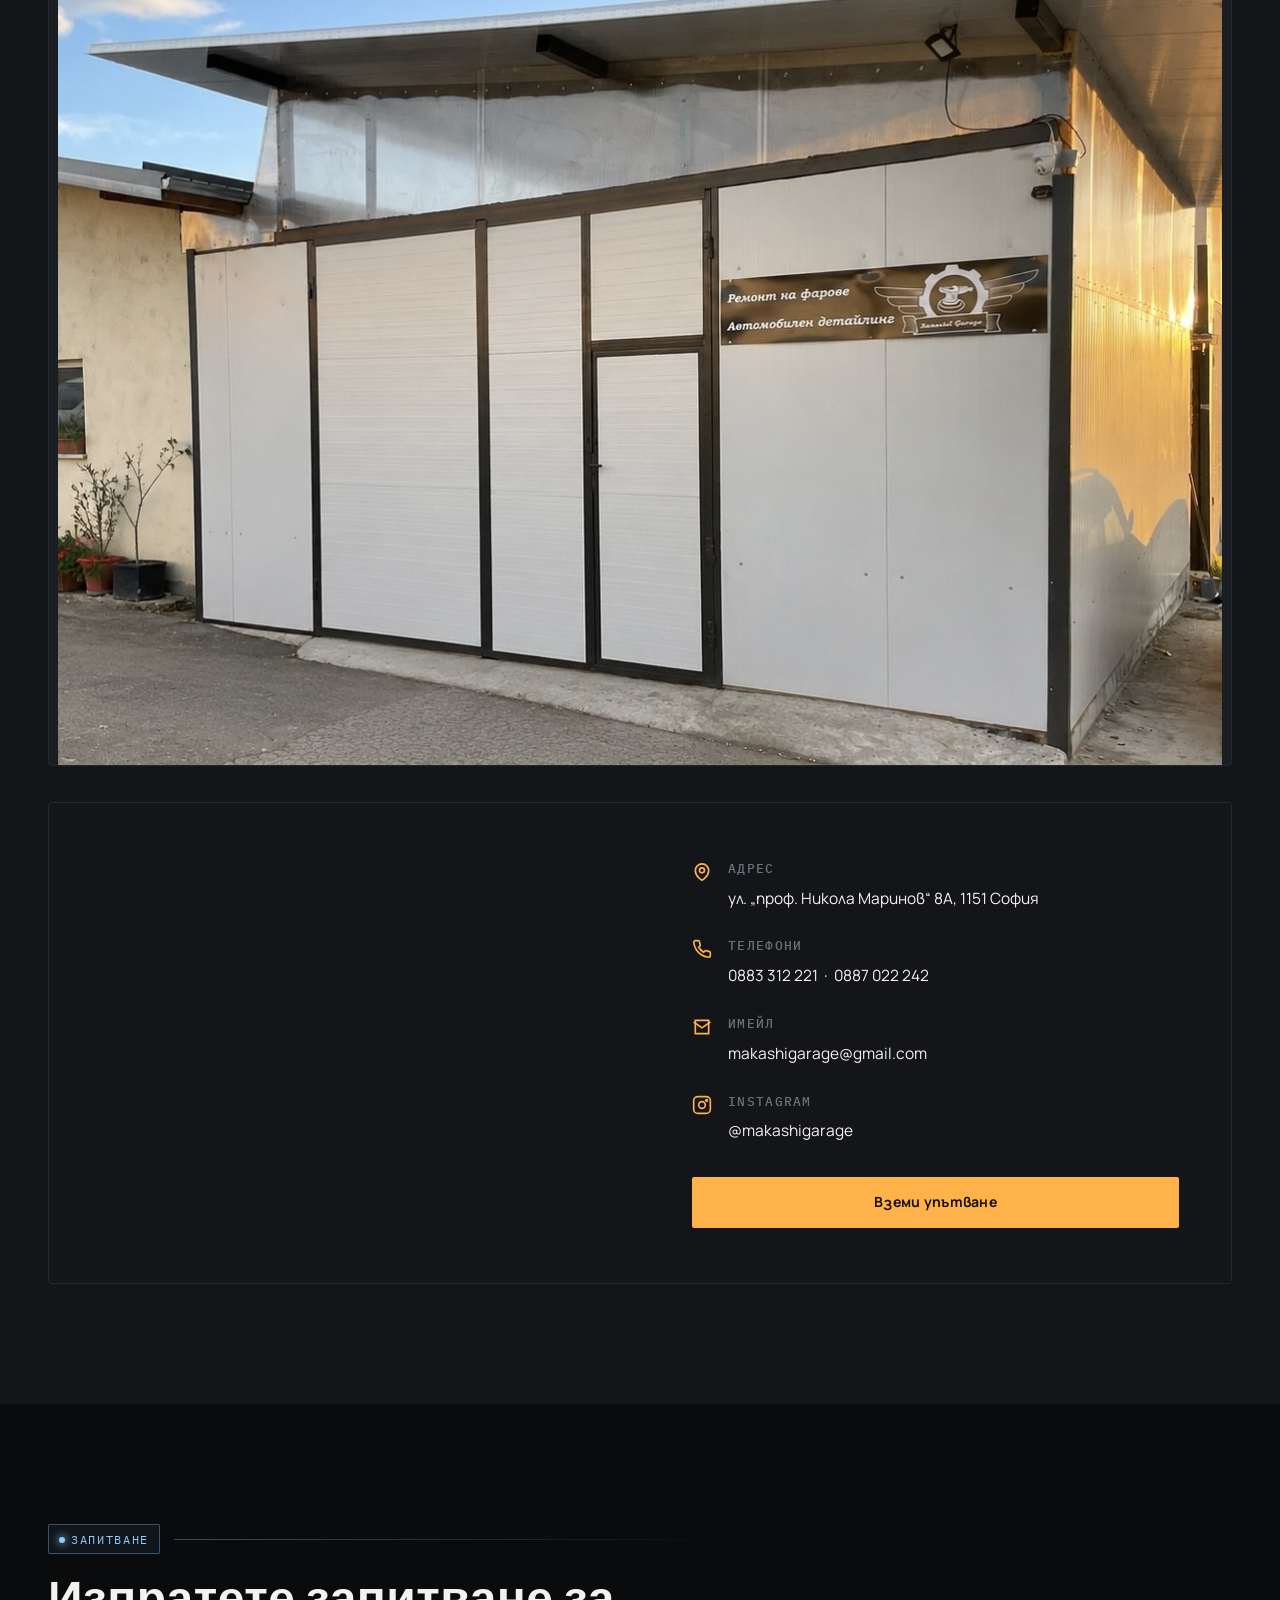
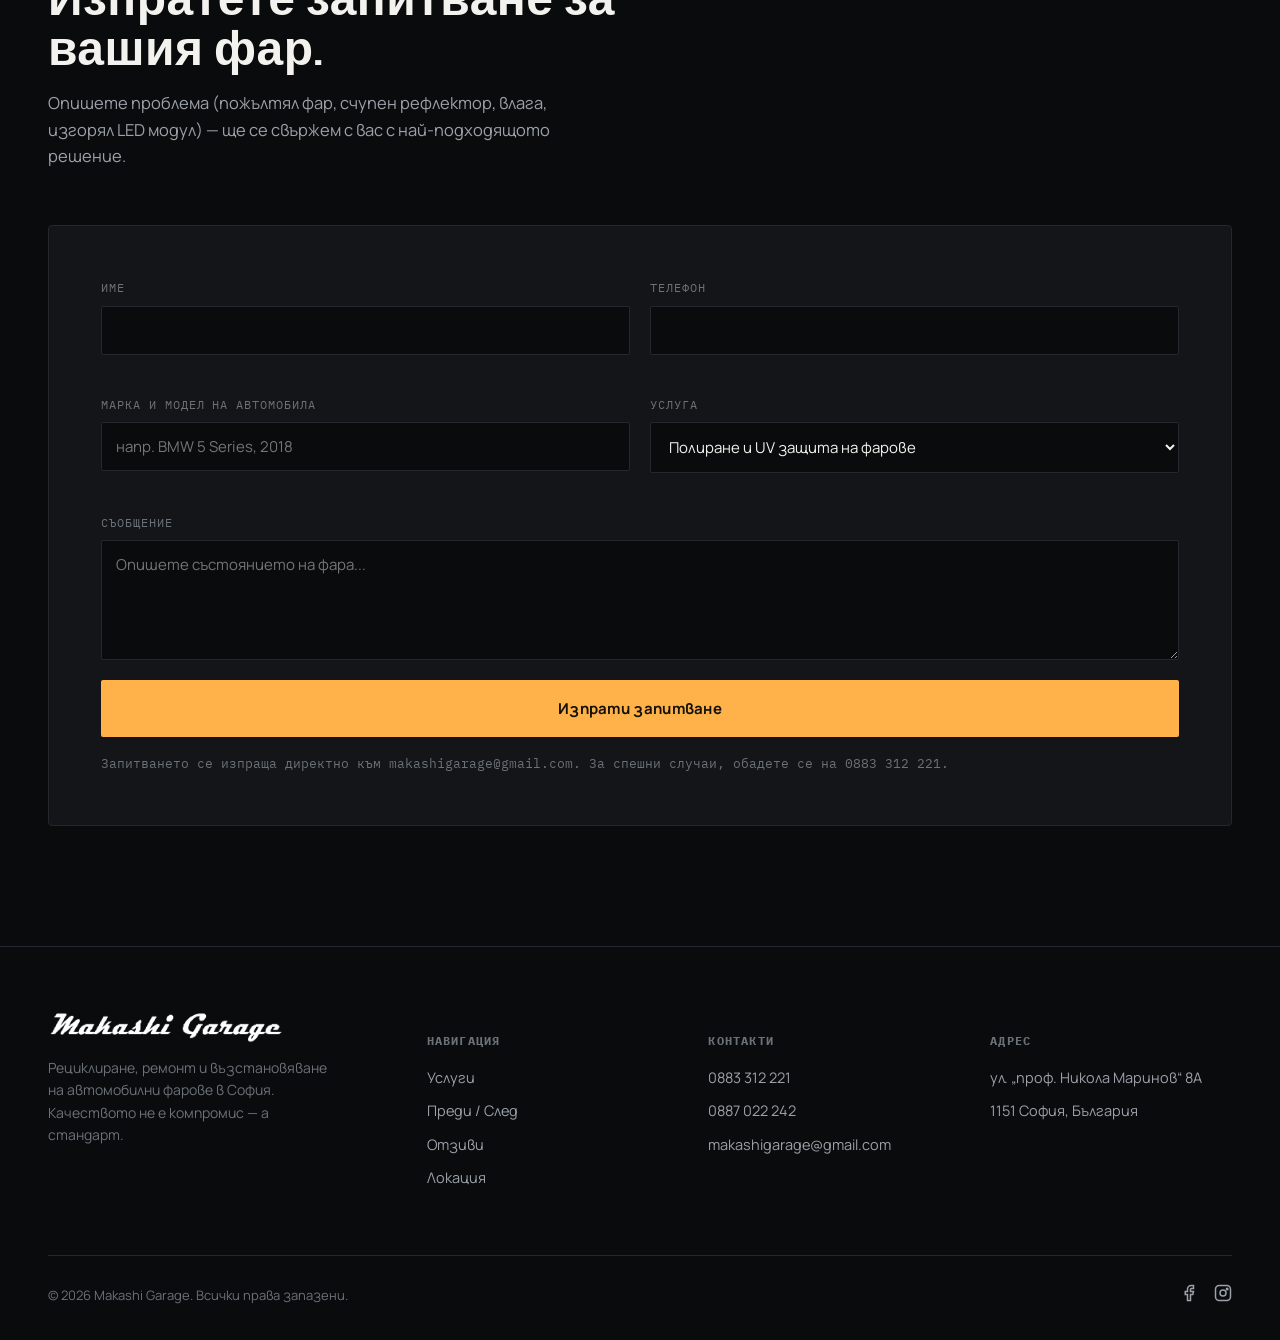
==== commit 02f9829d: "Update index.html" ====
--- a/makashi-garage-site/index.html
+++ b/makashi-garage-site/index.html
@@ -129,7 +129,7 @@
         <h2 style="font-size:clamp(28px,3.4vw,40px); margin-bottom:22px;">Специализиран сервиз за рециклиране, ремонт и възстановяване на фарове.</h2>
         <p>През годините изградихме репутация на коректен партньор, който работи с внимание към всеки детайл. За нас <strong>качеството не е компромис, а стандарт.</strong></p>
         <p>Разполагаме със специализирана техника и богат практически опит при работа с фарове на автомобили от всички марки и модели. Нашият стремеж е всеки клиент да получи надеждно решение, дълготраен резултат и професионално обслужване.</p>
-        <p>Видимостта на пътя е ключова за безопасното шофиране. С времето фаровете губят своята прозрачност, рефлекторите отслабват, а светлината става все по-слаба. Ние предлагаме професионални решения за възстановяване, използвайки качествени материали, специализирано оборудване и доказани технологии — без необходимост от скъпа подмяна.</p>
+        <p>Видимостта на пътя е ключова за безопасното шофиране. С течение на времето фаровете помътняват, рефлекторите губят отражателните си свойства, а интензитетът на светлинния поток намалява значително. Ние предлагаме професионални решения за възстановяване, използвайки качествени материали, специализирано оборудване и доказани технологии — без необходимост от скъпа подмяна.</p>
       </div>
       <div class="about-media reveal">
         <img src="images/shop/team-founders.jpg" alt="Собствениците на Makashi Garage на автомобилно изложение в София" loading="lazy" width="1069" height="1337">
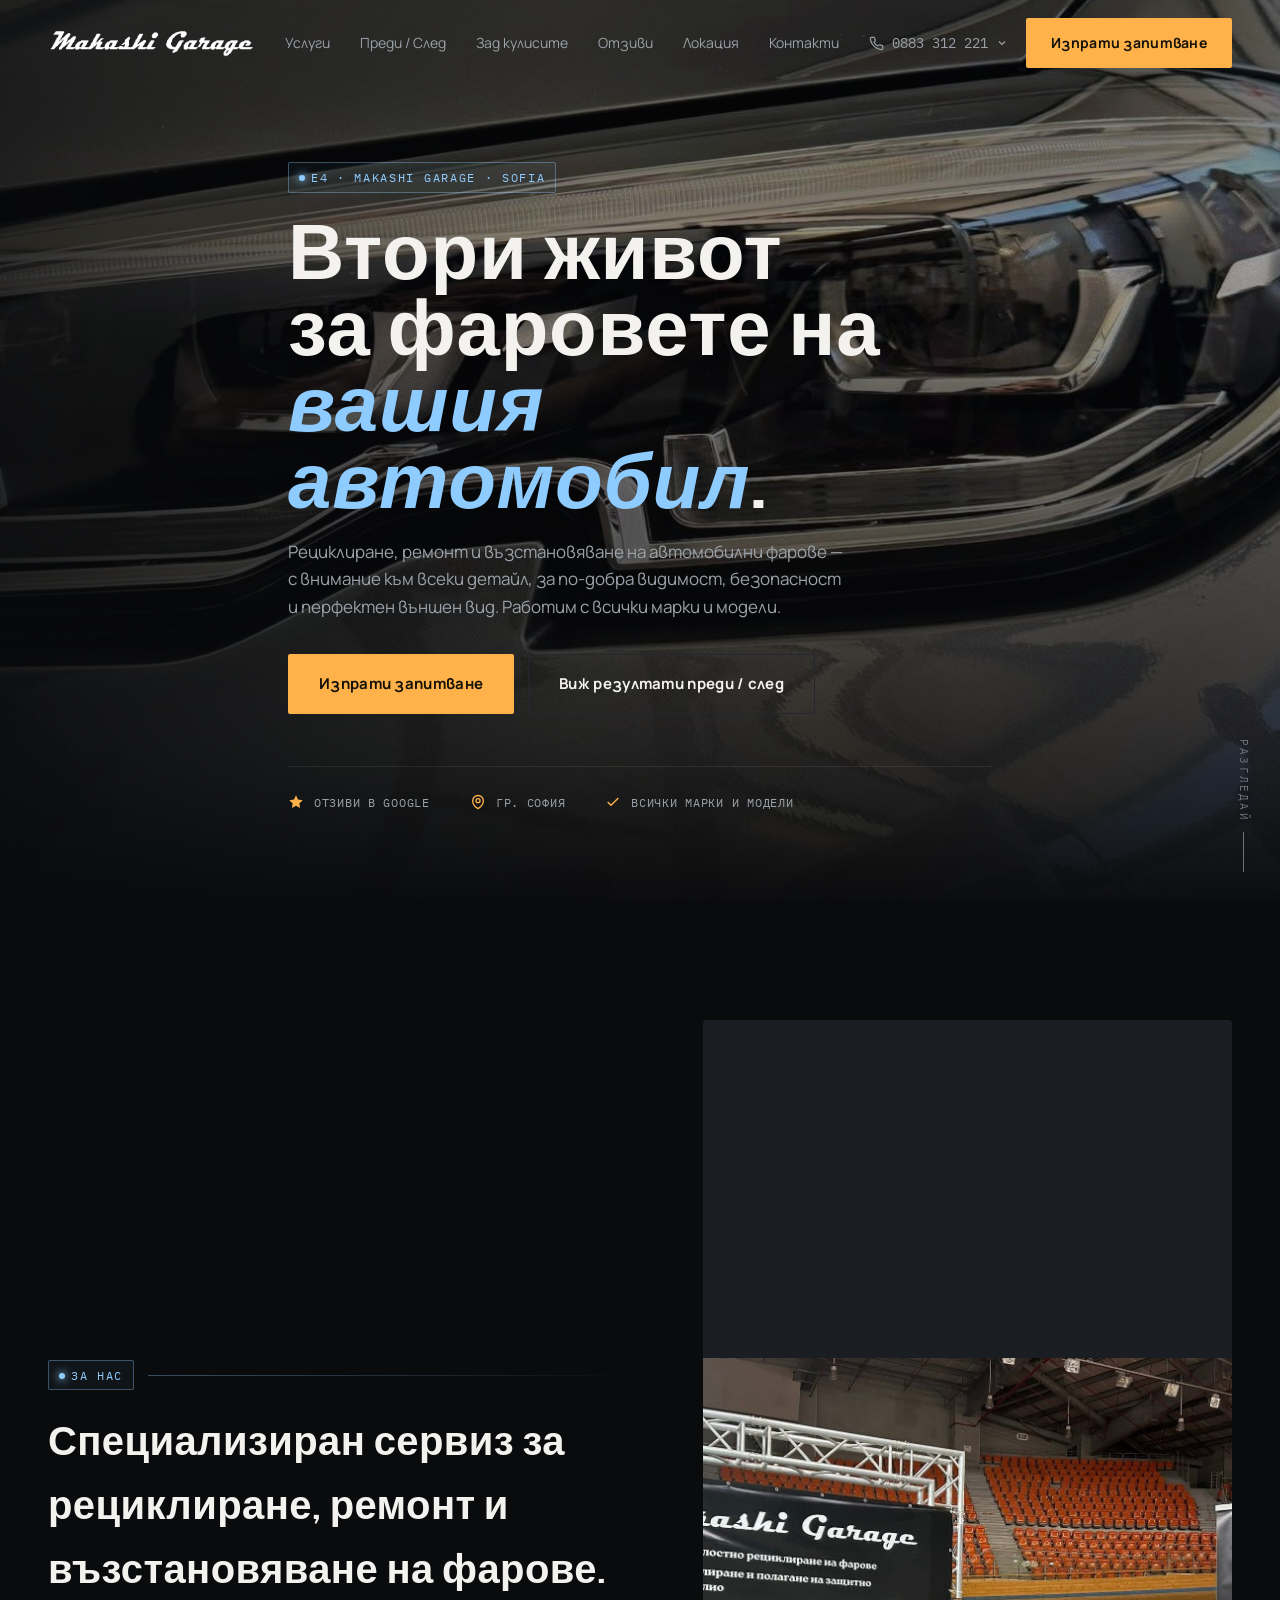
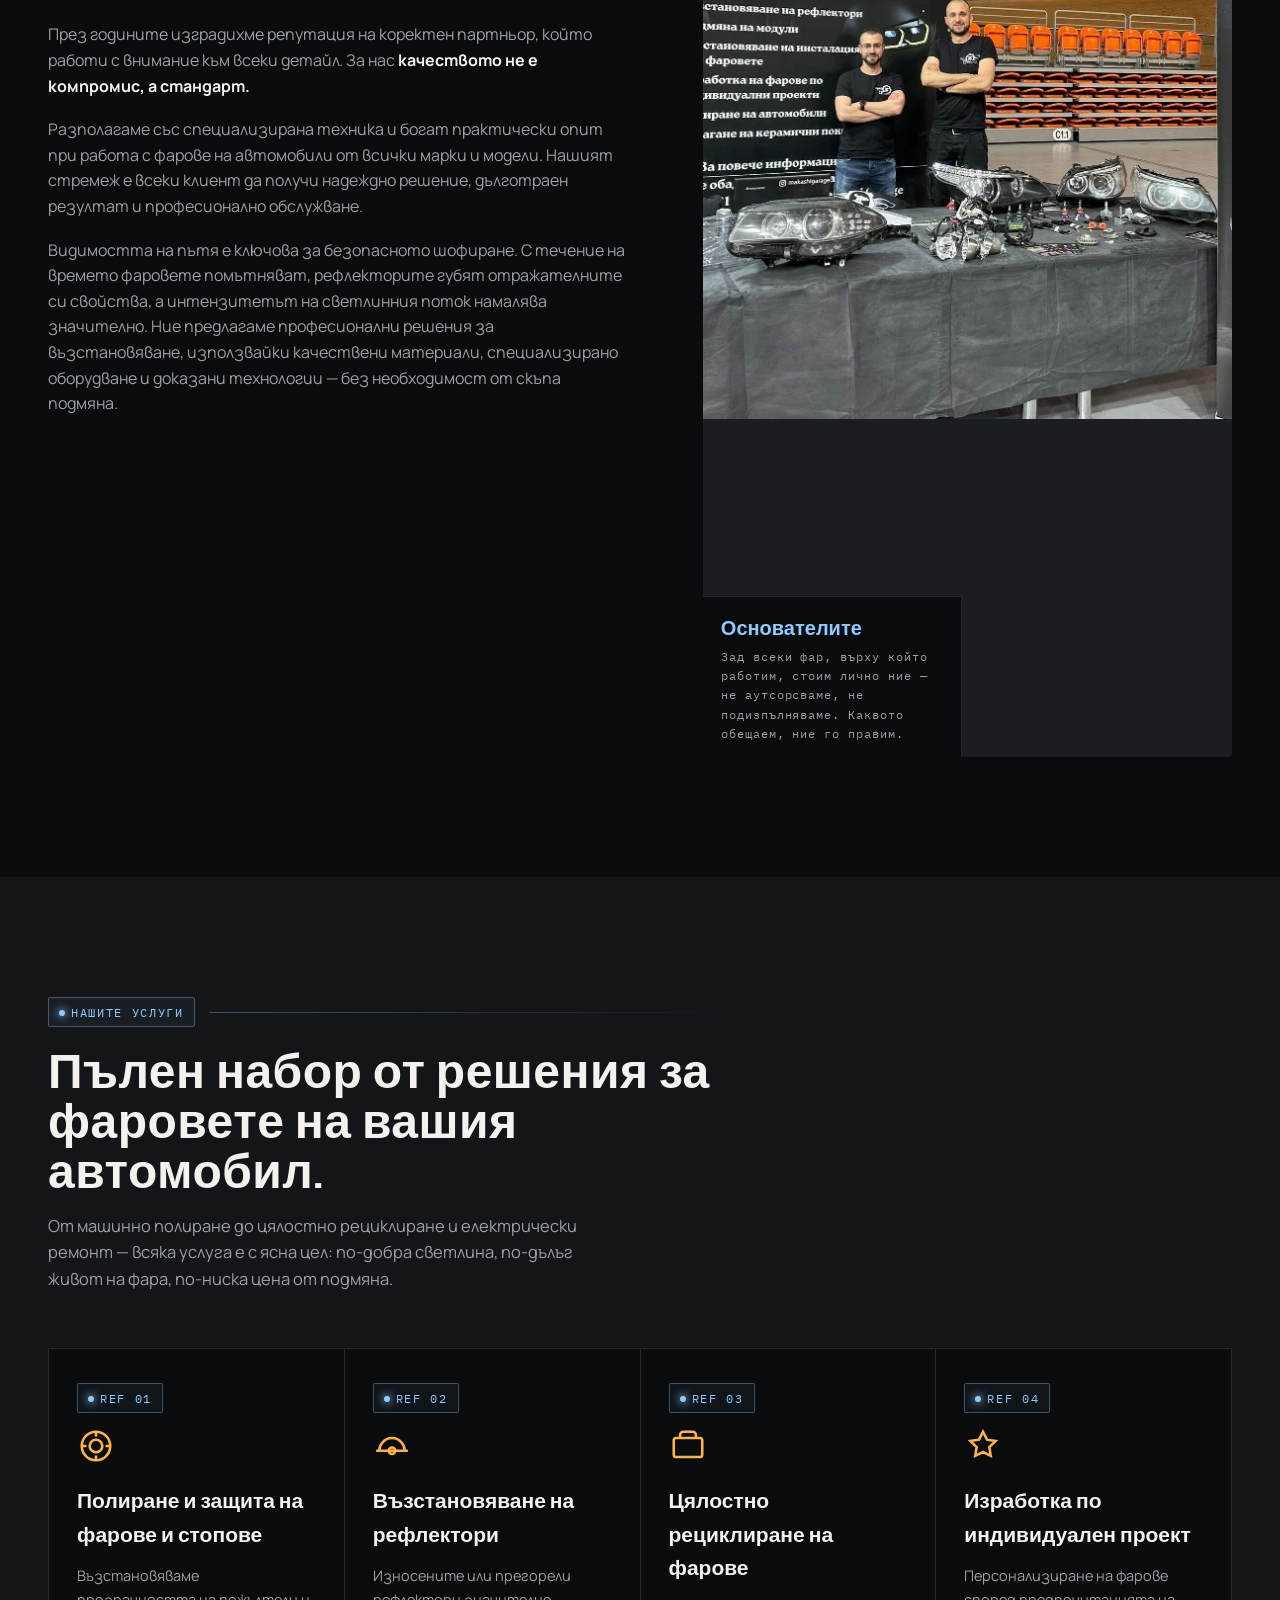
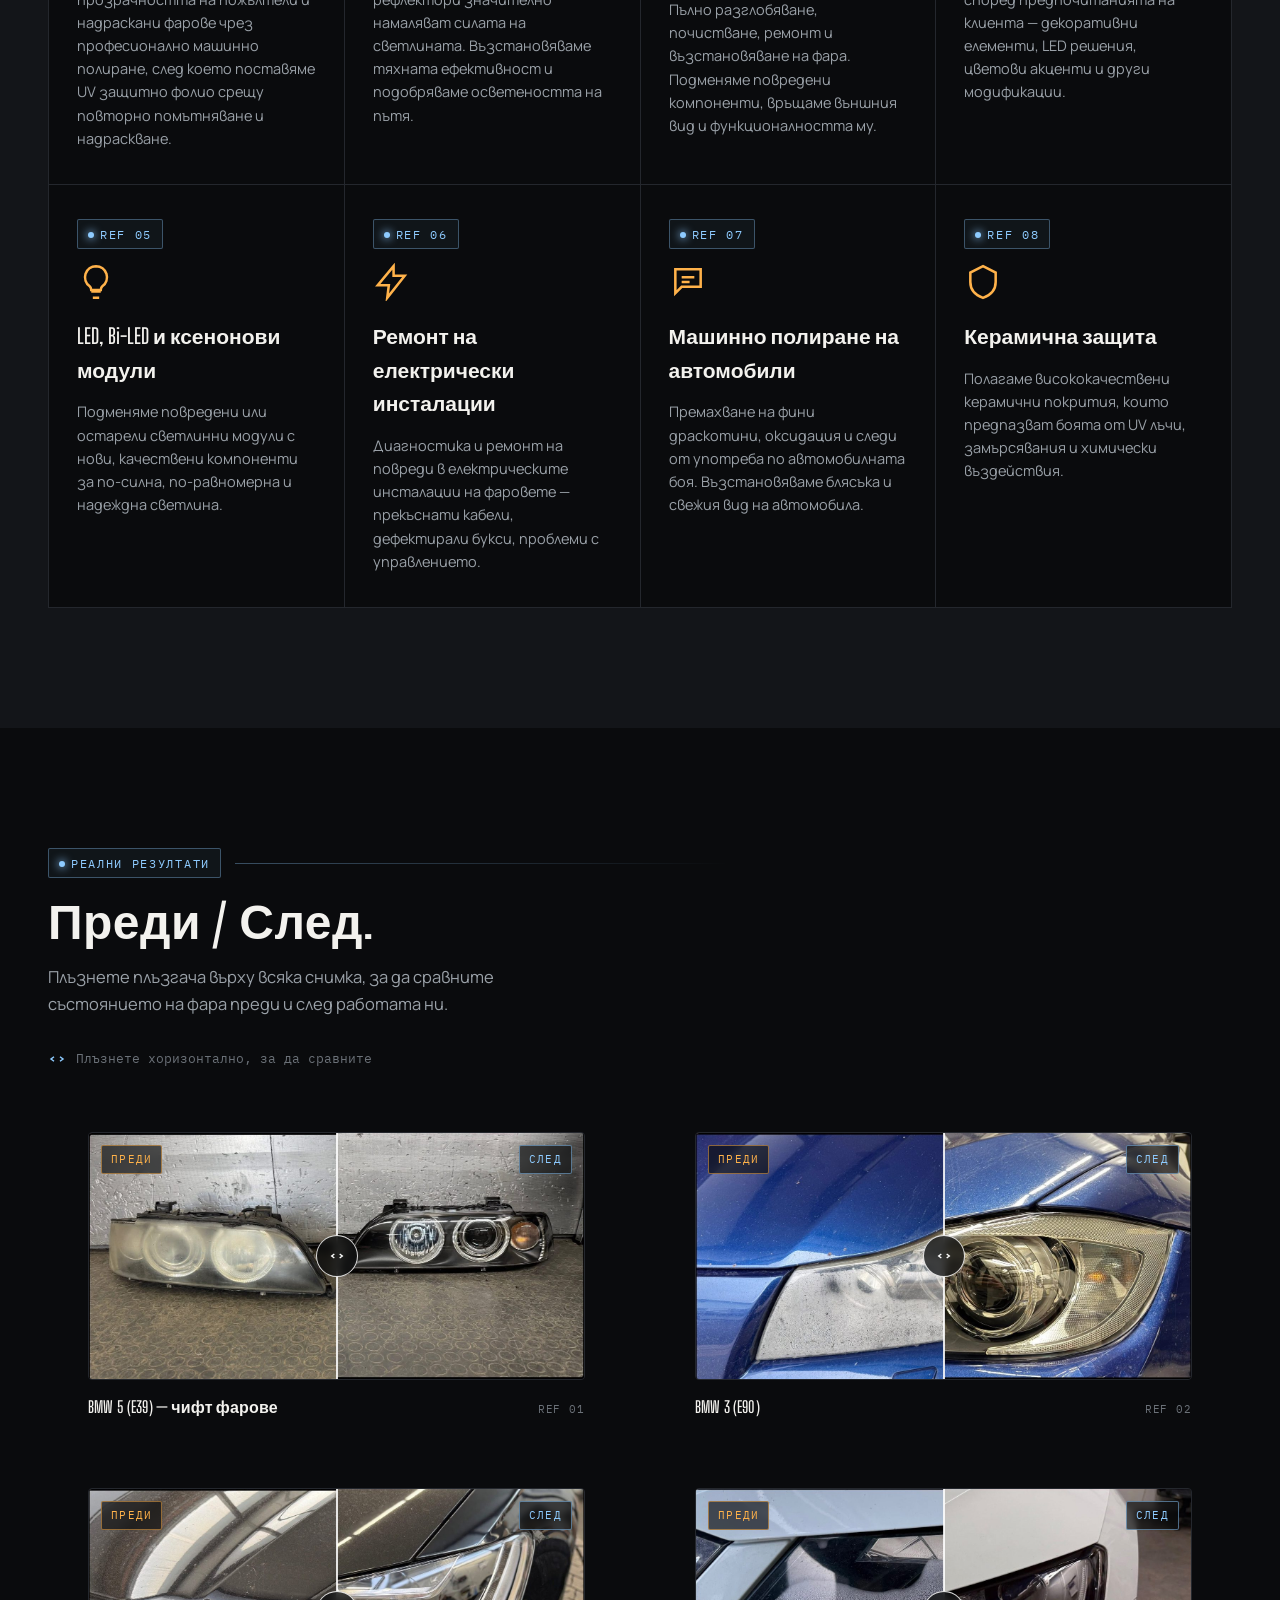
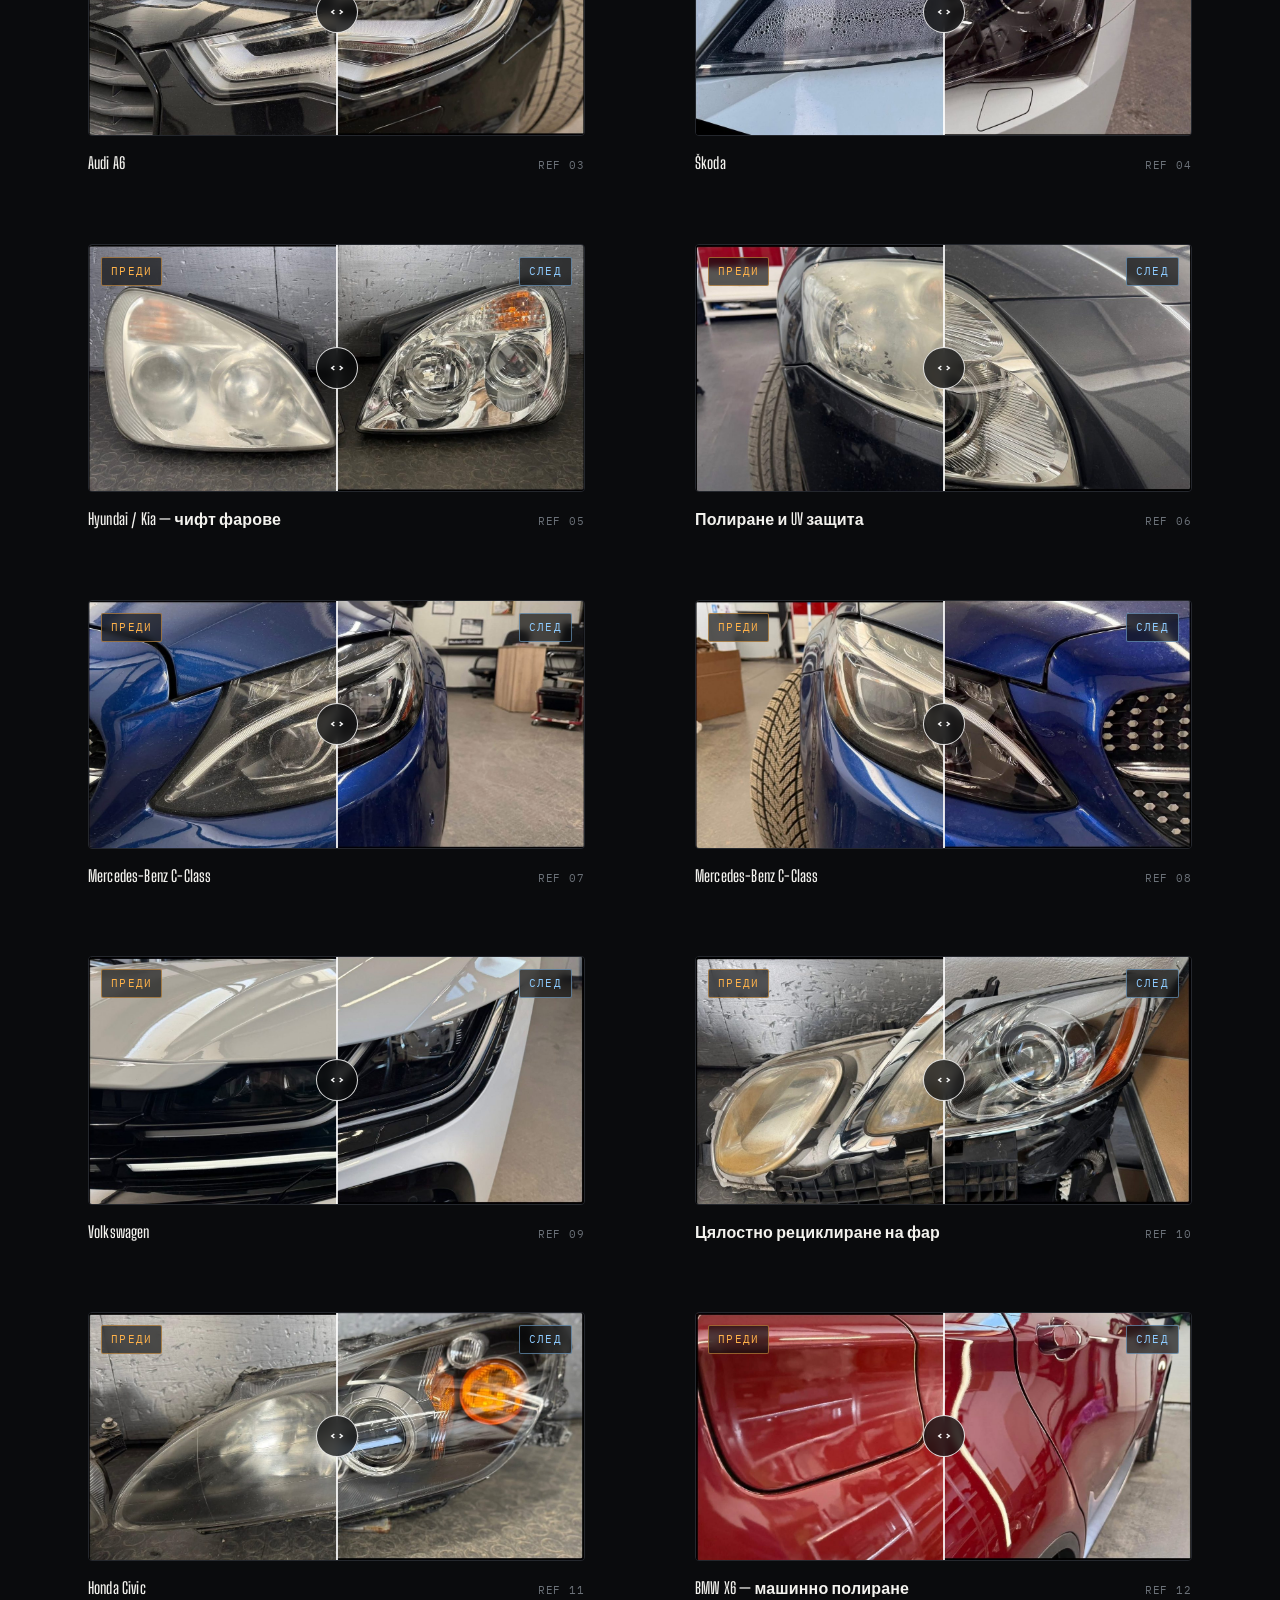
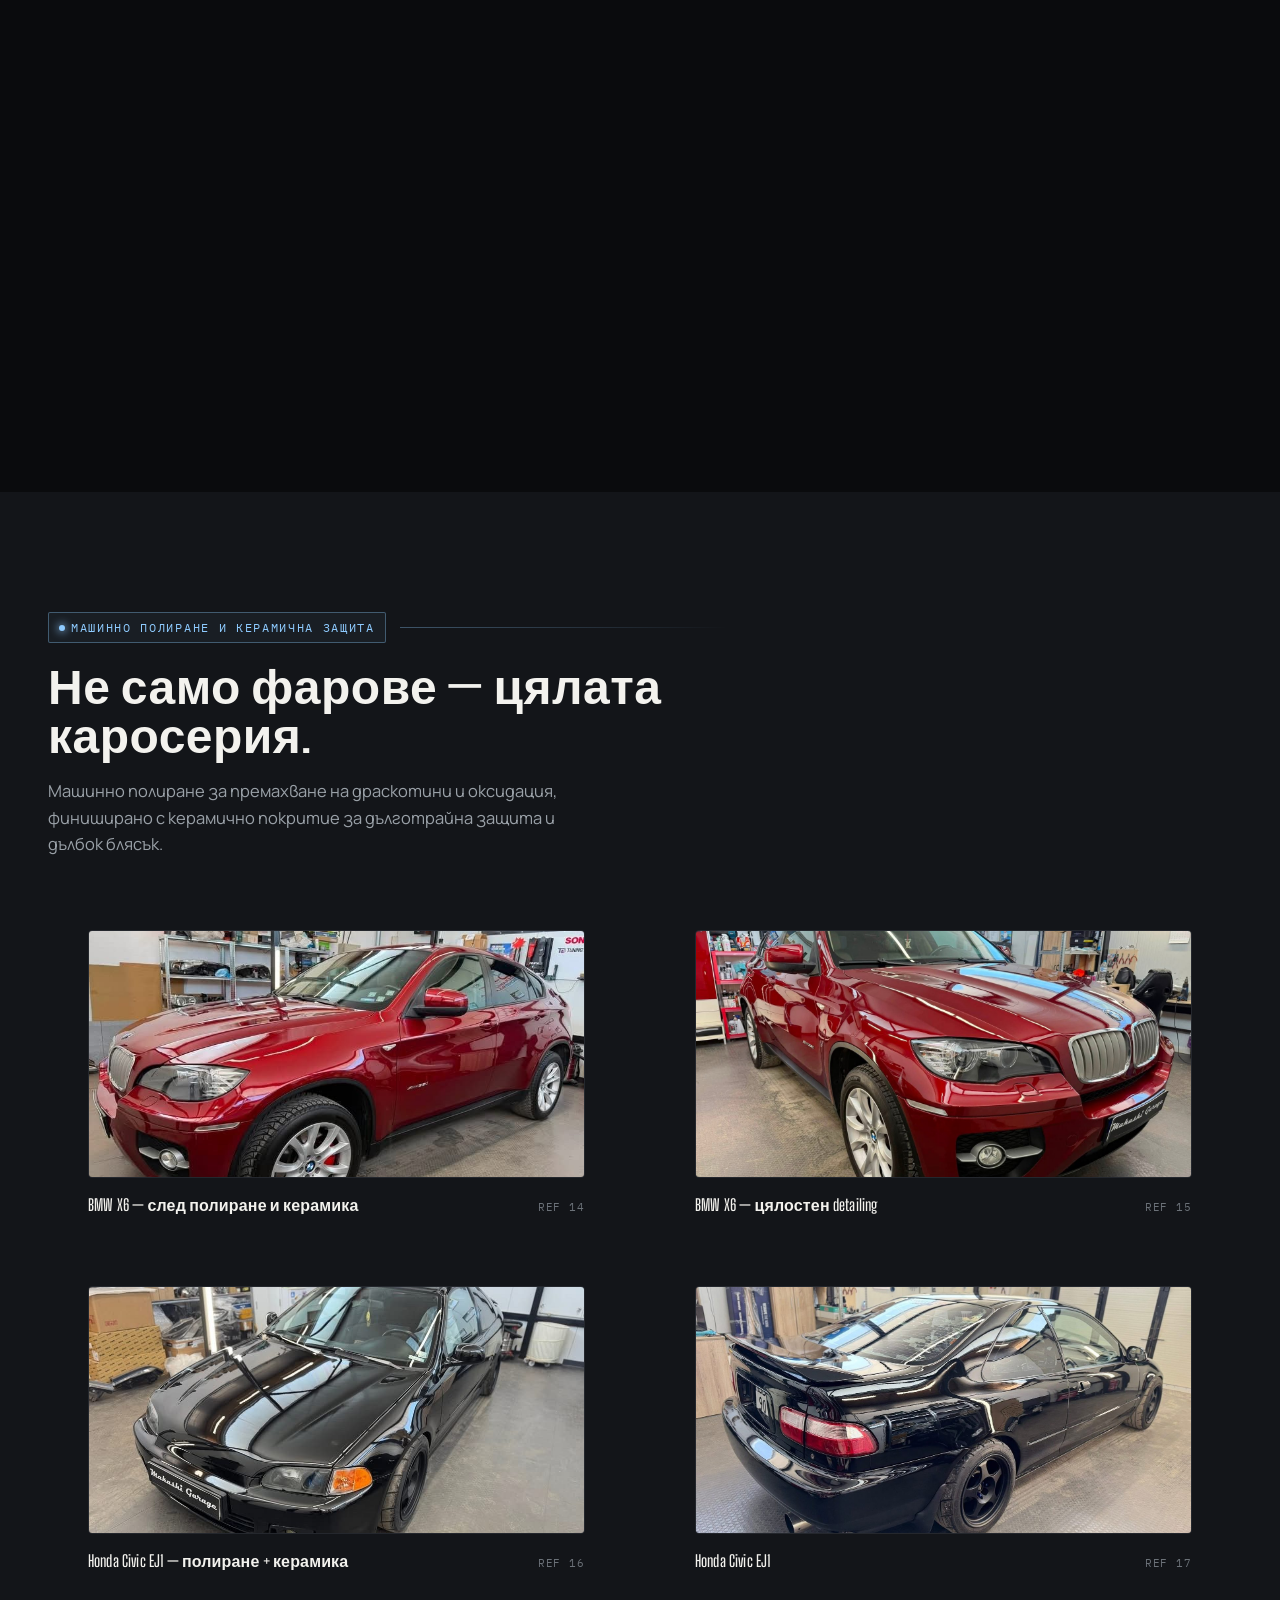
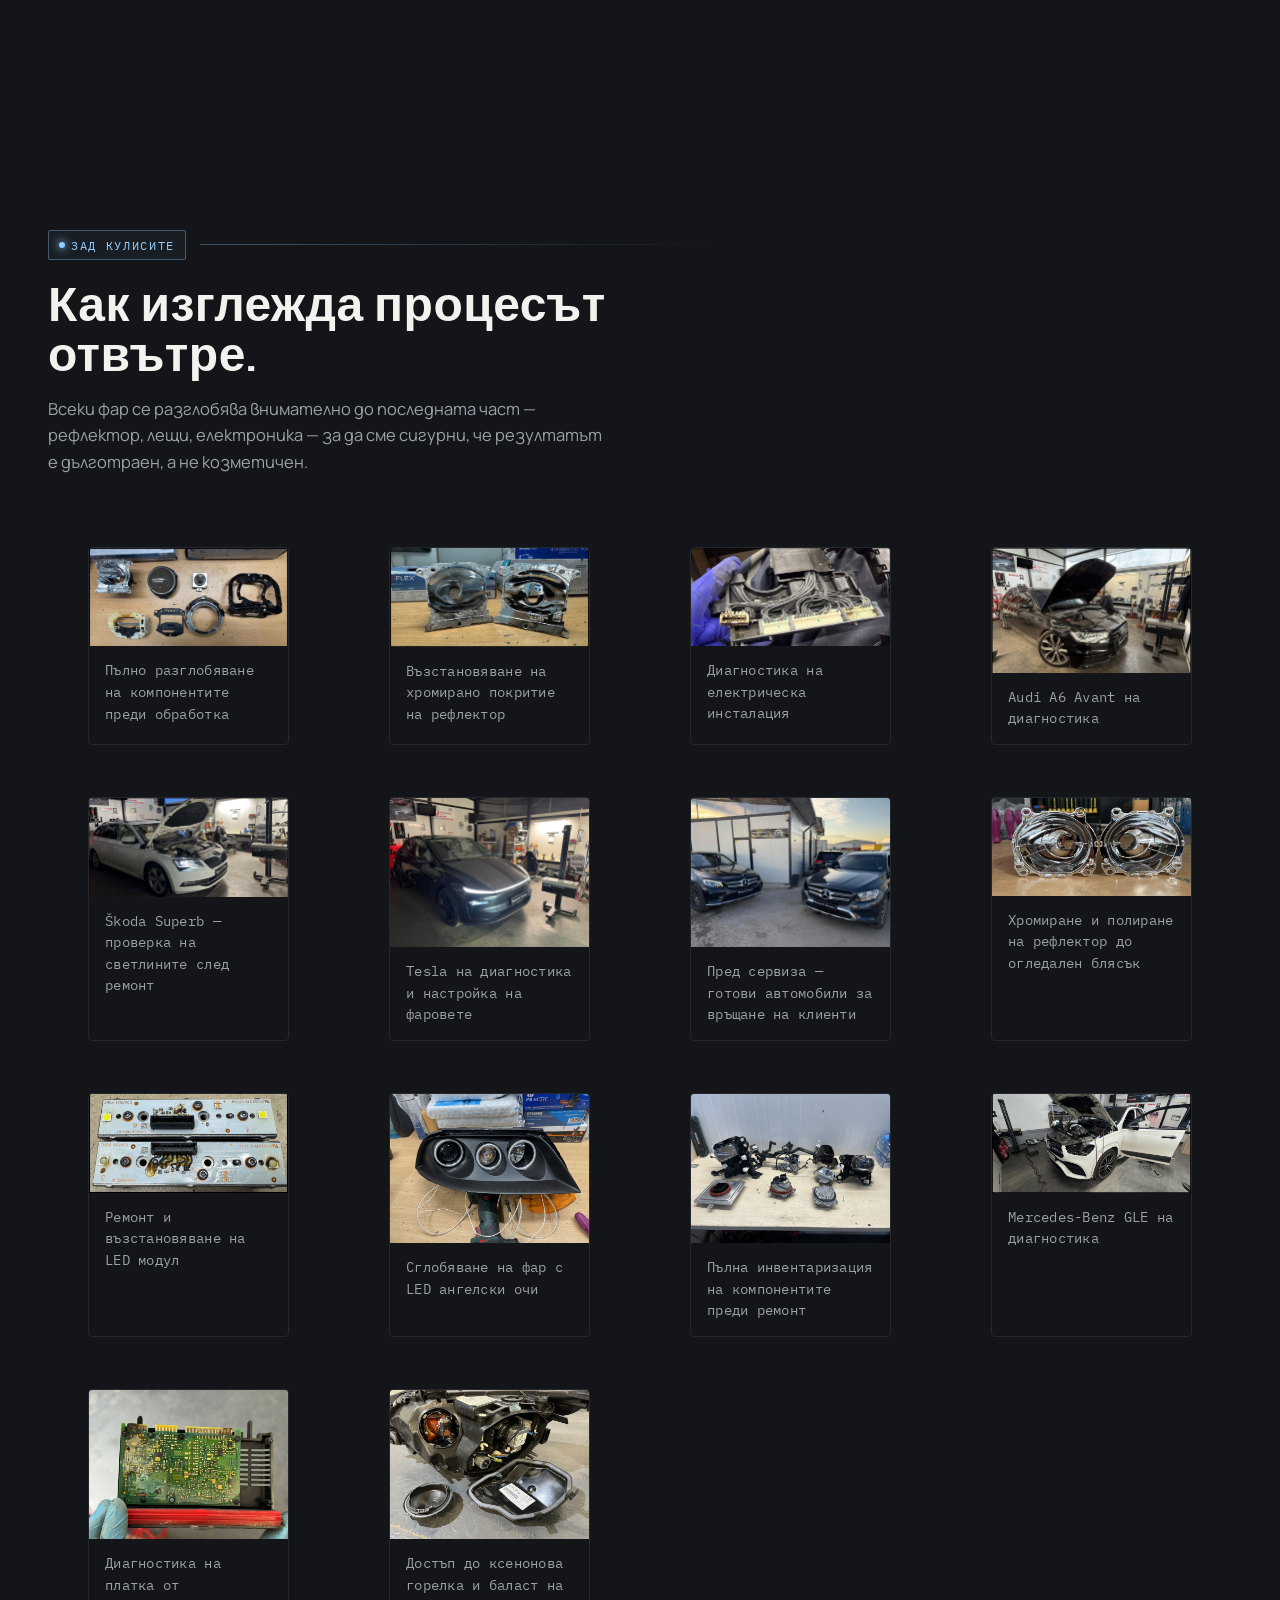
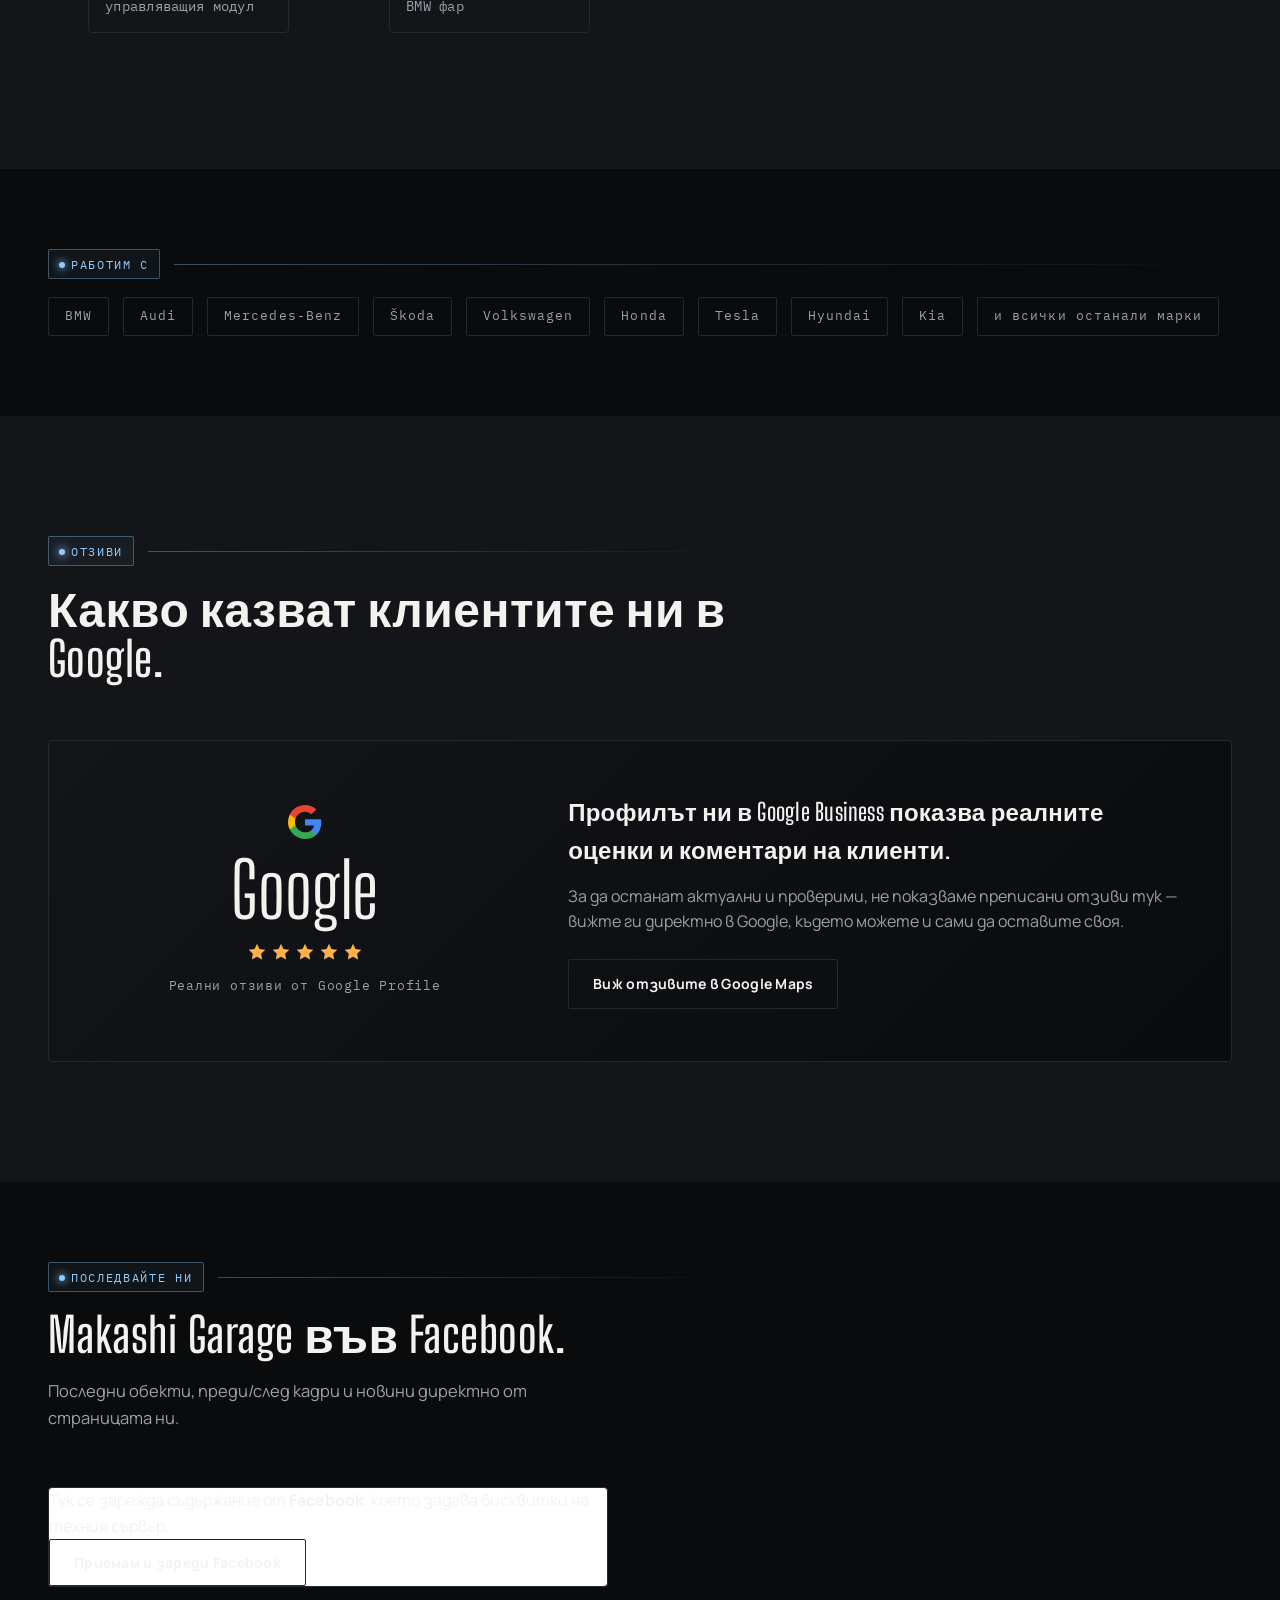
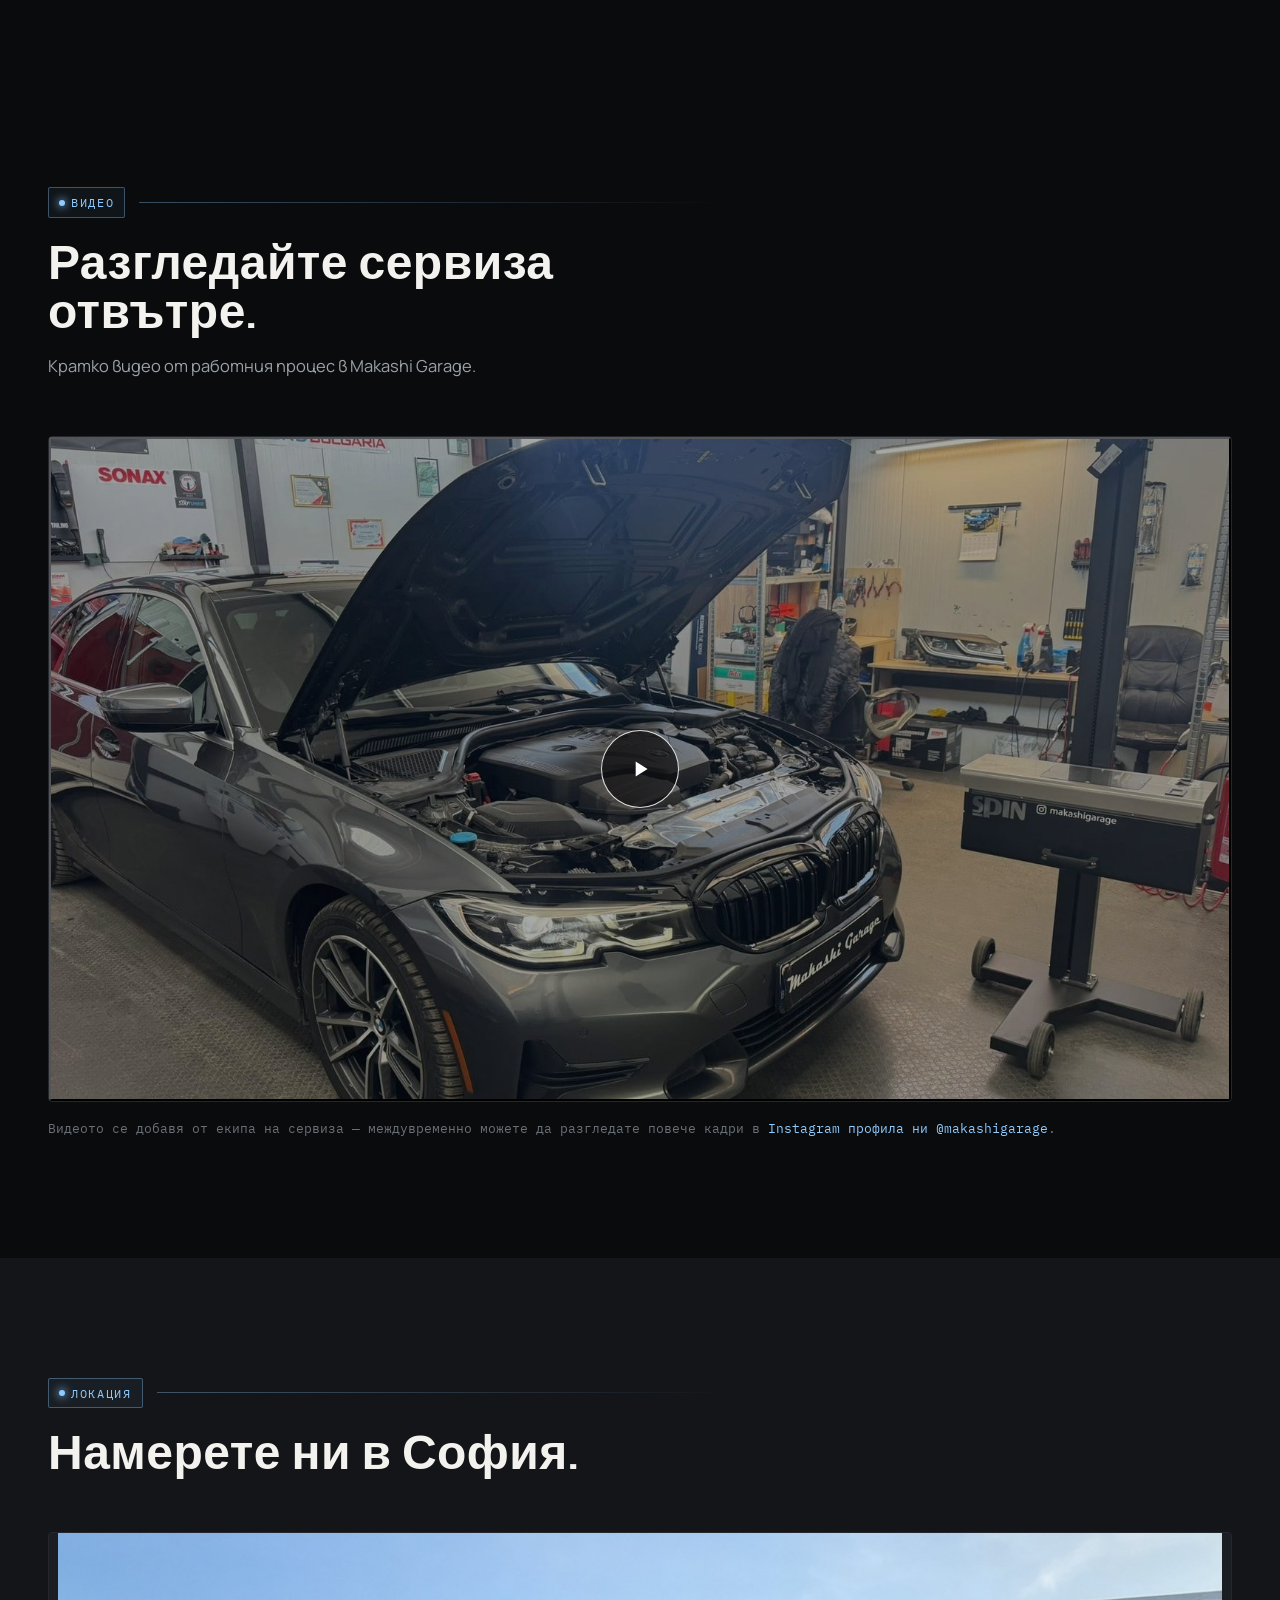
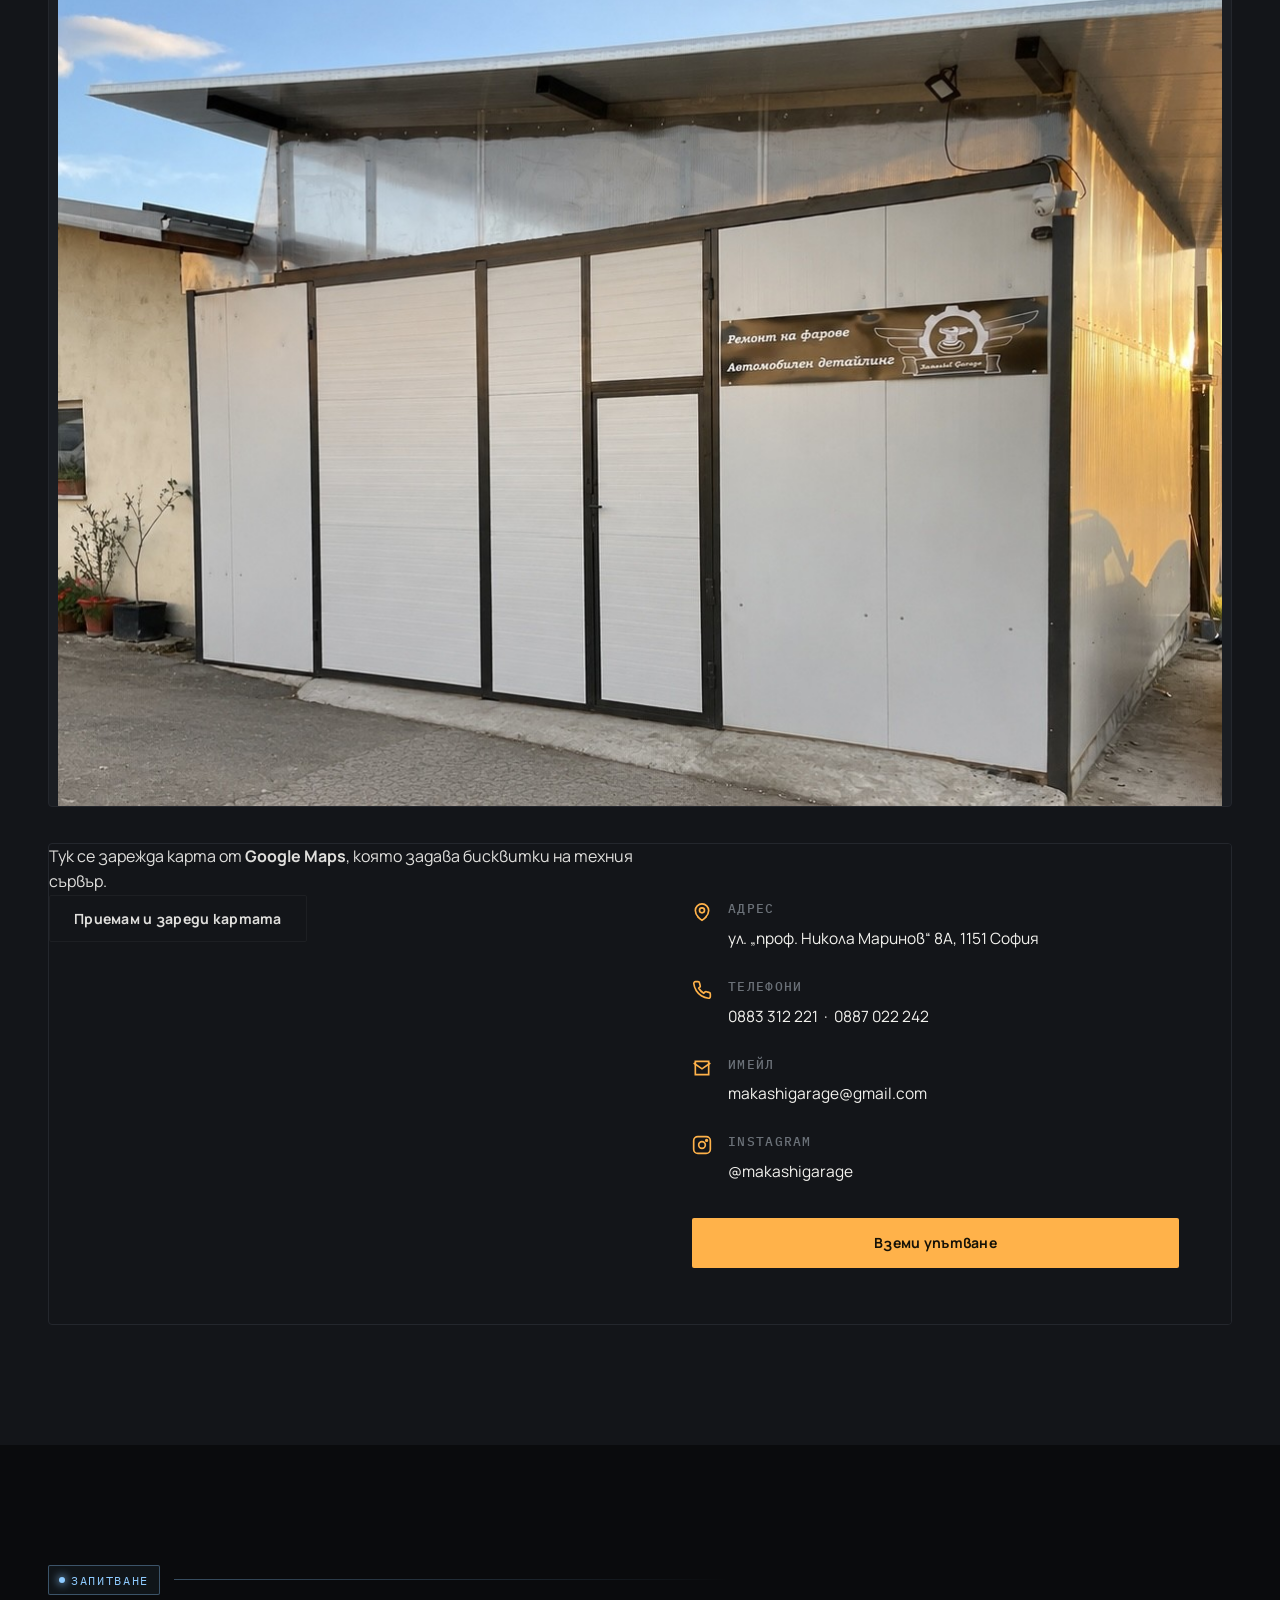
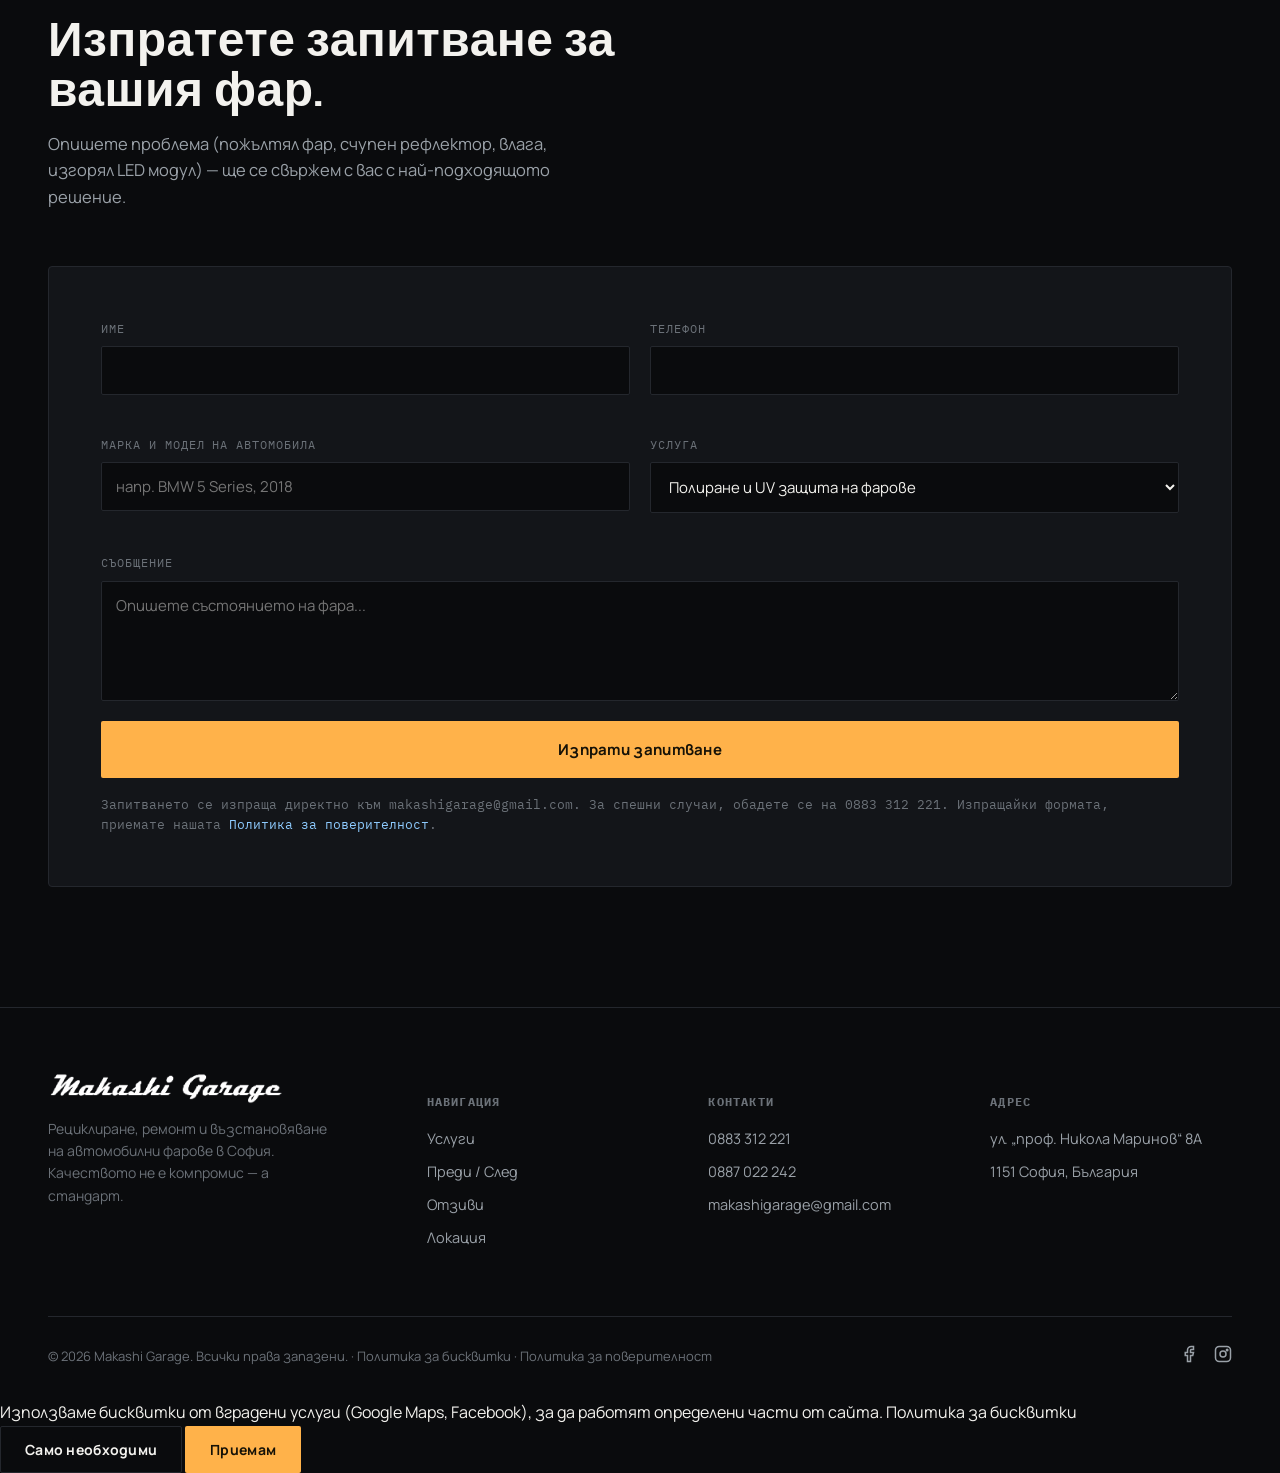
==== commit 21ca48ca: "Update index.html" ====
--- a/makashi-garage-site/index.html
+++ b/makashi-garage-site/index.html
@@ -6,15 +6,24 @@
 <title>Ремонт и полиране на фарове София | Makashi Garage</title>
 <meta name="description" content="Makashi Garage — сервиз за рециклиране, ремонт и полиране на автомобилни фарове в София. Полиране с UV защита, възстановяване на рефлектори, LED/Bi-LED и ксенон модули, ремонт на електрически инсталации. Работим с всички марки автомобили.">
 <meta name="keywords" content="ремонт на фарове София, полиране на фарове, рециклиране на фарове, възстановяване на фарове, UV защита фарове, ремонт рефлектори, LED фарове, ксенон ремонт, Makashi Garage">
+<meta name="robots" content="index, follow, max-image-preview:large">
+<meta name="author" content="Makashi Garage">
 <link rel="canonical" href="https://makashi.bg/">
 
 <!-- Open Graph -->
 <meta property="og:type" content="business.business">
 <meta property="og:title" content="Makashi Garage — Ремонт и полиране на фарове, София">
 <meta property="og:description" content="Професионално рециклиране, ремонт и възстановяване на автомобилни фарове. По-добра видимост, безопасност и перфектен външен вид на вашия автомобил.">
-<meta property="og:image" content="images/hero.jpg">
+<meta property="og:image" content="https://makashi.bg/images/hero.jpg">
 <meta property="og:locale" content="bg_BG">
 <meta property="og:url" content="https://makashi.bg/">
+<meta property="og:site_name" content="Makashi Garage">
+
+<!-- Twitter Card -->
+<meta name="twitter:card" content="summary_large_image">
+<meta name="twitter:title" content="Makashi Garage — Ремонт и полиране на фарове, София">
+<meta name="twitter:description" content="Професионално рециклиране, ремонт и възстановяване на автомобилни фарове в София.">
+<meta name="twitter:image" content="https://makashi.bg/images/hero.jpg">
 
 <link rel="preconnect" href="https://fonts.googleapis.com">
 <link rel="preconnect" href="https://fonts.gstatic.com" crossorigin>
@@ -40,7 +49,7 @@
     "addressCountry": "BG"
   },
   "areaServed": "Sofia",
-  "sameAs": ["https://www.instagram.com/makashigarage"],
+  "sameAs": ["https://www.instagram.com/makashigarage", "https://www.facebook.com/makashigarage"],
   "makesOffer": [
     {"@type":"Offer","itemOffered":{"@type":"Service","name":"Полиране и UV защита на фарове"}},
     {"@type":"Offer","itemOffered":{"@type":"Service","name":"Възстановяване на рефлектори"}},
@@ -55,7 +64,6 @@
 </head>
 <body>
 <div id="fb-root"></div>
-<script async defer crossorigin="anonymous" src="https://connect.facebook.net/bg_BG/sdk.js#xfbml=1&version=v19.0"></script>
 
 <a href="#main" class="visually-hidden" style="position:absolute;left:-9999px;">Към съдържанието</a>
 
@@ -532,8 +540,12 @@
         <h2>Makashi Garage във Facebook.</h2>
         <p>Последни обекти, преди/след кадри и новини директно от страницата ни.</p>
       </div>
-      <div class="fb-widget reveal">
-        <div class="fb-page"
+      <div class="fb-widget reveal" id="fbWidgetWrap">
+        <div class="consent-gate" id="fbConsentGate">
+          <p>Тук се зарежда съдържание от <strong>Facebook</strong>, което задава бисквитки на техния сървър.</p>
+          <button type="button" class="btn btn-ghost" id="fbConsentBtn">Приемам и зареди Facebook</button>
+        </div>
+        <div class="fb-page" id="fbPageEl"
           data-href="https://www.facebook.com/makashigarage"
           data-tabs="timeline"
           data-width=""
@@ -541,7 +553,8 @@
           data-small-header="false"
           data-adapt-container-width="true"
           data-hide-cover="false"
-          data-show-facepile="true">
+          data-show-facepile="true"
+          style="display:none">
           <blockquote cite="https://www.facebook.com/makashigarage" class="fb-xfbml-parse-ignore">
             <a href="https://www.facebook.com/makashigarage" target="_blank" rel="noopener">Makashi Garage</a>
           </blockquote>
@@ -583,8 +596,12 @@
         <img src="images/shop/facade-clean.jpg" alt="Фасадата на Makashi Garage със сервизната табела — ремонт на фарове и автомобилен детайлинг, София" loading="lazy" style="width:100%;border-radius:var(--radius);border:1px solid var(--line);background:var(--bg-alt-2);aspect-ratio:4/3;object-fit:contain;" width="1166" height="875">
       </div>
       <div class="split-2 reveal">
-        <div class="map-embed">
-          <iframe src="https://www.google.com/maps?q=ул.%20проф.%20Никола%20Маринов%208А,%20София&output=embed" title="Локация на Makashi Garage" loading="lazy" referrerpolicy="no-referrer-when-downgrade"></iframe>
+        <div class="map-embed" id="mapWrap">
+          <div class="consent-gate" id="mapConsentGate">
+            <p>Тук се зарежда карта от <strong>Google Maps</strong>, която задава бисквитки на техния сървър.</p>
+            <button type="button" class="btn btn-ghost" id="mapConsentBtn">Приемам и зареди картата</button>
+          </div>
+          <iframe id="mapIframe" data-src="https://www.google.com/maps?q=ул.%20проф.%20Никола%20Маринов%208А,%20София&output=embed" title="Локация на Makashi Garage" loading="lazy" referrerpolicy="no-referrer-when-downgrade" style="display:none"></iframe>
         </div>
         <div class="contact-panel">
           <div class="contact-row">
@@ -651,7 +668,7 @@
           </div>
         </div>
         <button type="submit" class="btn btn-primary btn-lg btn-block">Изпрати запитване</button>
-        <p class="form-note">Запитването се изпраща директно към makashigarage@gmail.com. За спешни случаи, обадете се на 0883 312 221.</p>
+        <p class="form-note">Запитването се изпраща директно към makashigarage@gmail.com. За спешни случаи, обадете се на 0883 312 221. Изпращайки формата, приемате нашата <a href="/privacy.html" style="color:var(--accent-cold);">Политика за поверителност</a>.</p>
       </form>
     </div>
   </section>
@@ -686,7 +703,7 @@
       </div>
     </div>
     <div class="footer-bottom">
-      <span>© <span id="year"></span> Makashi Garage. Всички права запазени.</span>
+      <span>© <span id="year"></span> Makashi Garage. Всички права запазени. · <a href="/cookies.html" style="color:inherit;">Политика за бисквитки</a> · <a href="/privacy.html" style="color:inherit;">Политика за поверителност</a></span>
       <div class="footer-social">
         <a href="https://www.facebook.com/makashigarage" target="_blank" rel="noopener" aria-label="Facebook">
           <svg width="18" height="18" viewBox="0 0 24 24" fill="none" stroke="currentColor" stroke-width="2"><path d="M18 2h-3a5 5 0 0 0-5 5v3H7v4h3v8h4v-8h3l1-4h-4V7a1 1 0 0 1 1-1h3z"/></svg>
@@ -698,6 +715,14 @@
     </div>
   </div>
 </footer>
+
+<div class="cookie-banner" id="cookieBanner">
+  <p>Използваме бисквитки от вградени услуги (Google Maps, Facebook), за да работят определени части от сайта. <a href="/cookies.html">Политика за бисквитки</a></p>
+  <div class="cookie-banner-actions">
+    <button type="button" class="btn btn-ghost" id="cookieDecline">Само необходими</button>
+    <button type="button" class="btn btn-primary" id="cookieAccept">Приемам</button>
+  </div>
+</div>
 
 <button type="button" class="back-to-top" id="backToTop" aria-label="Към началото на страницата">
   <svg width="20" height="20" viewBox="0 0 24 24" fill="none" stroke="currentColor" stroke-width="2.2"><path d="M12 19V5M5 12l7-7 7 7"/></svg>
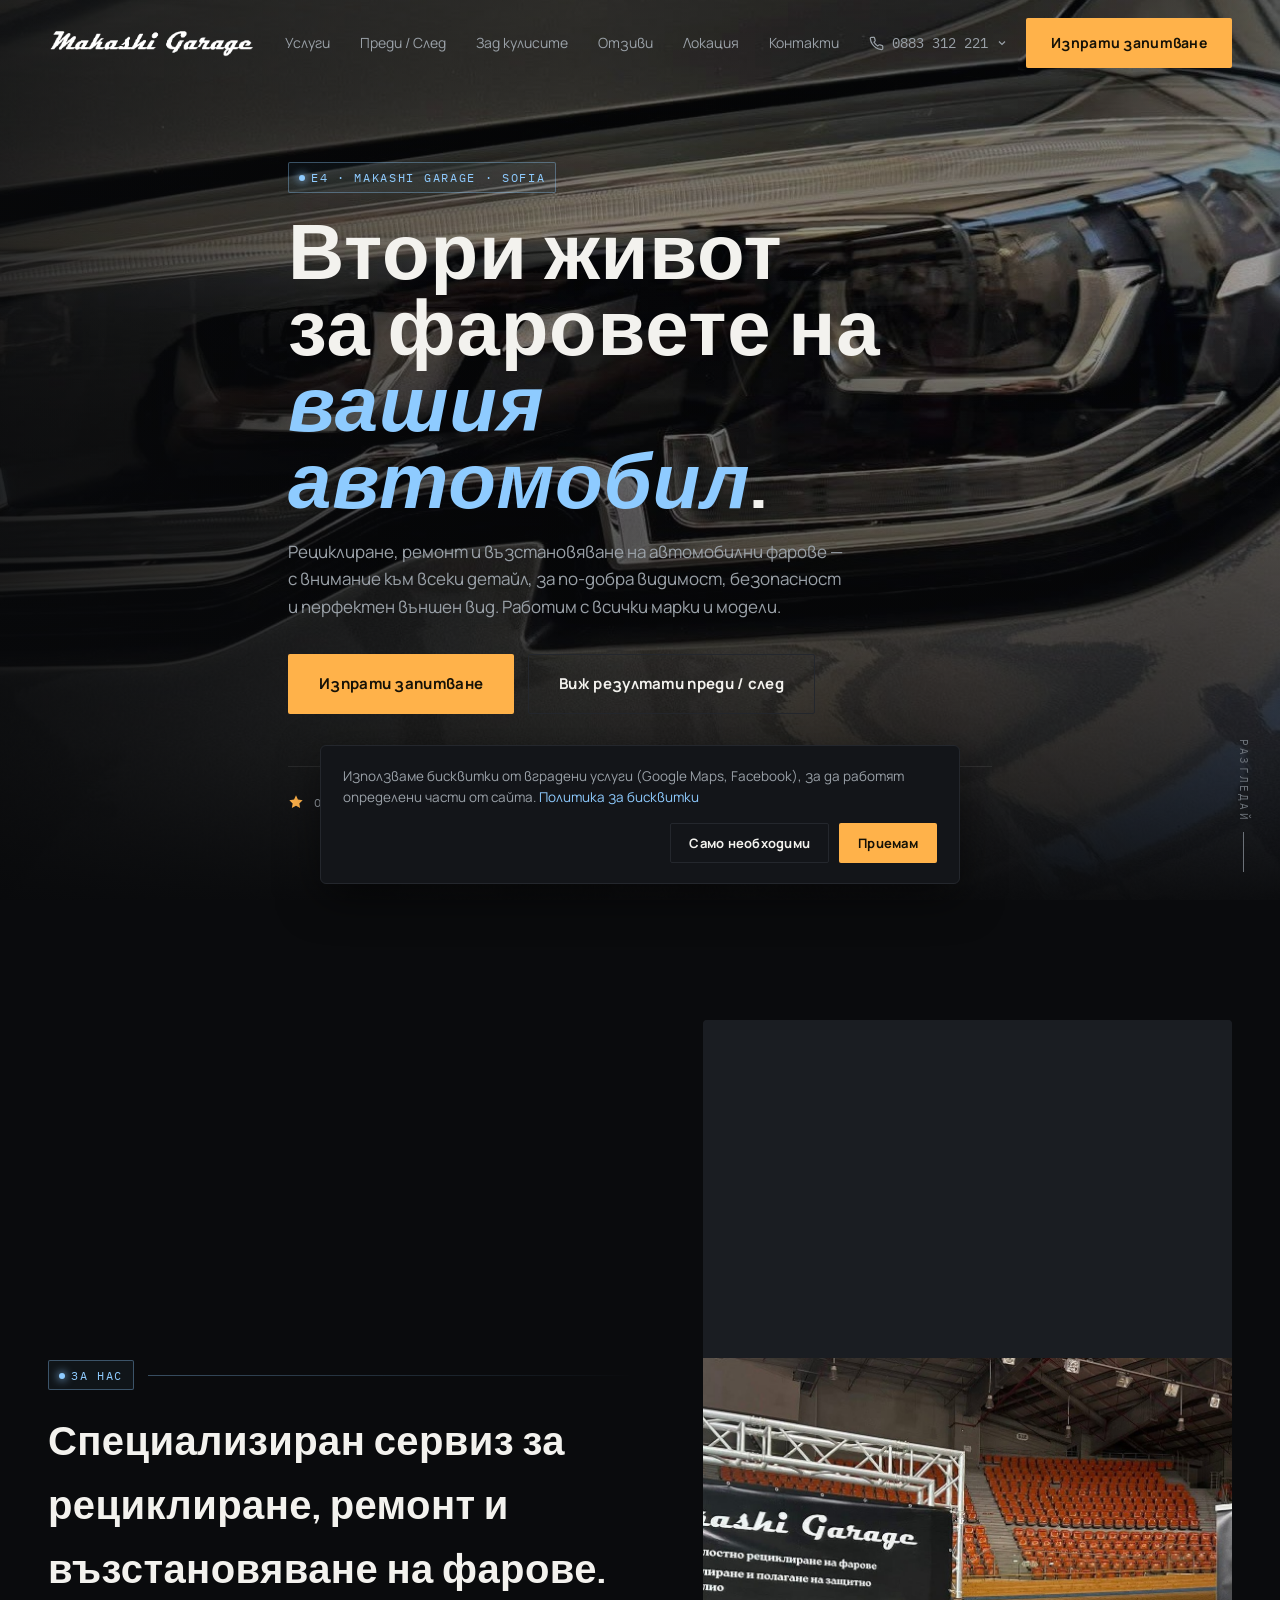
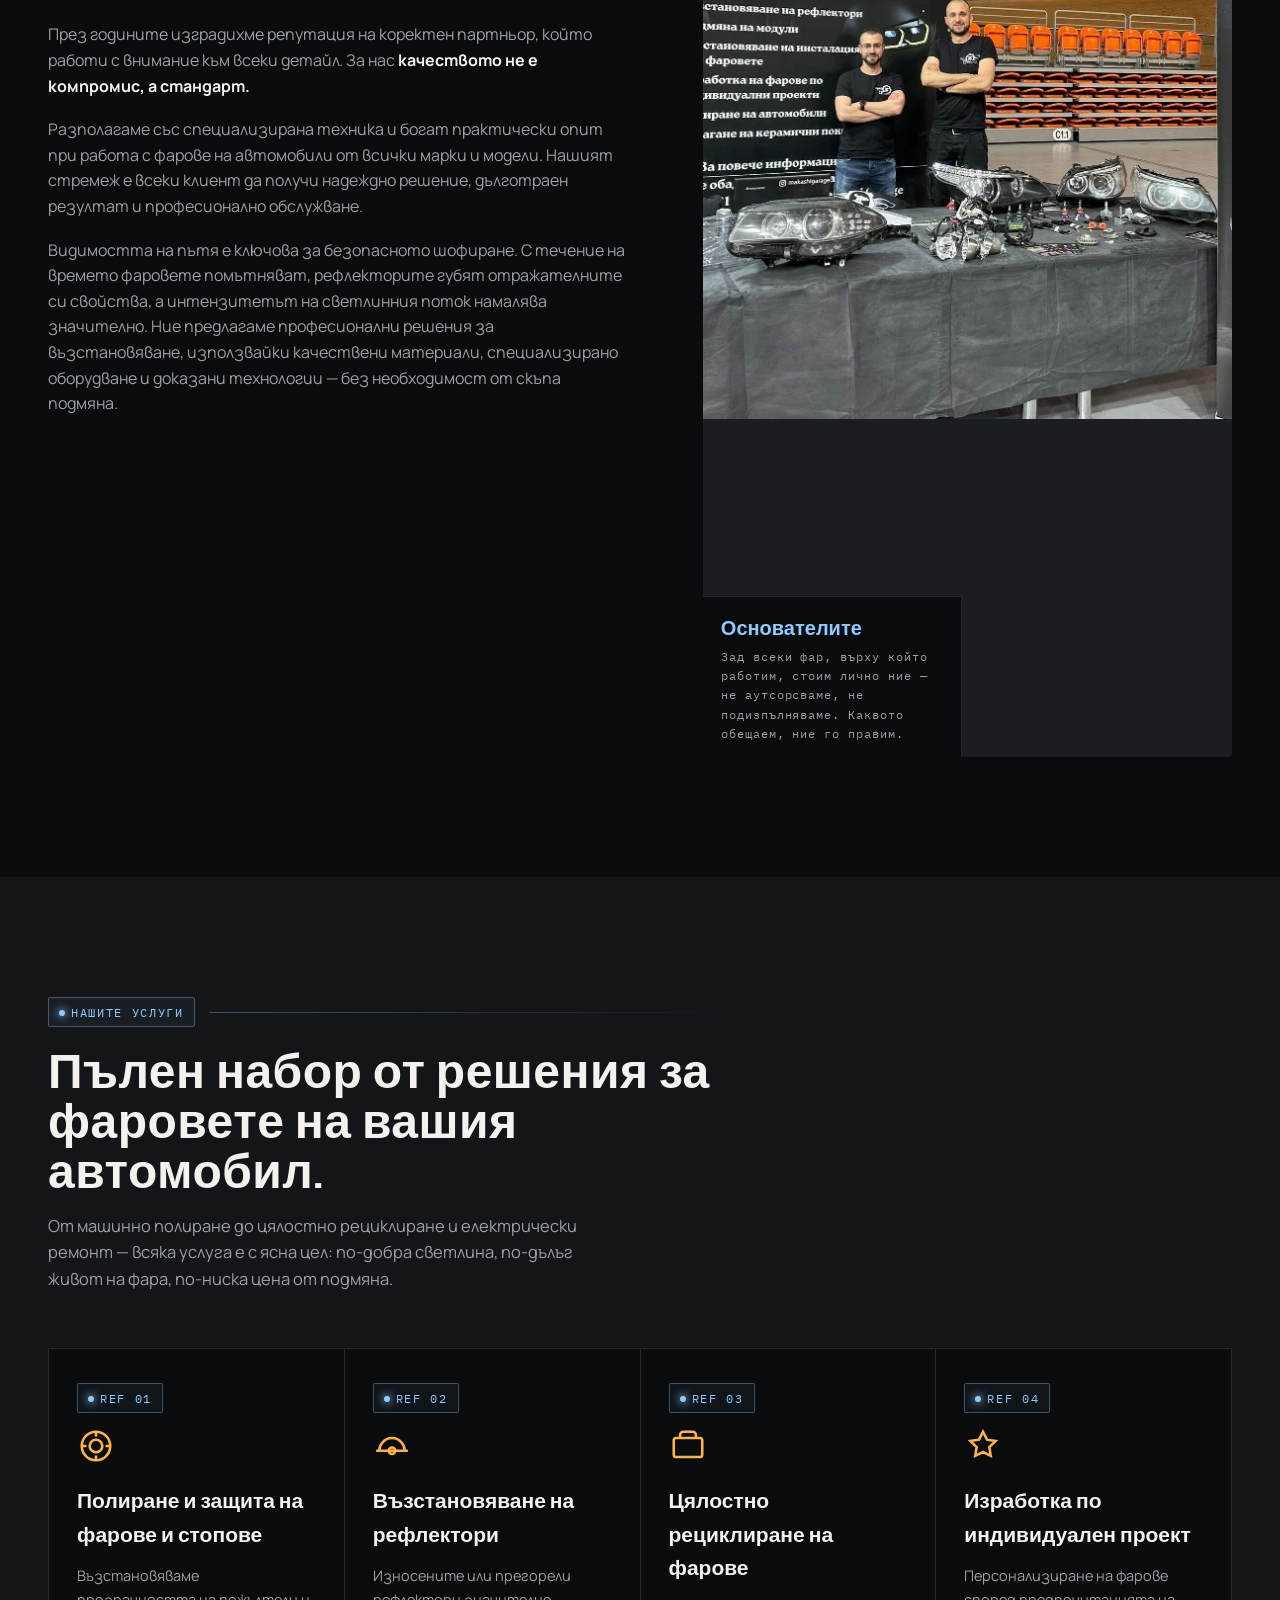
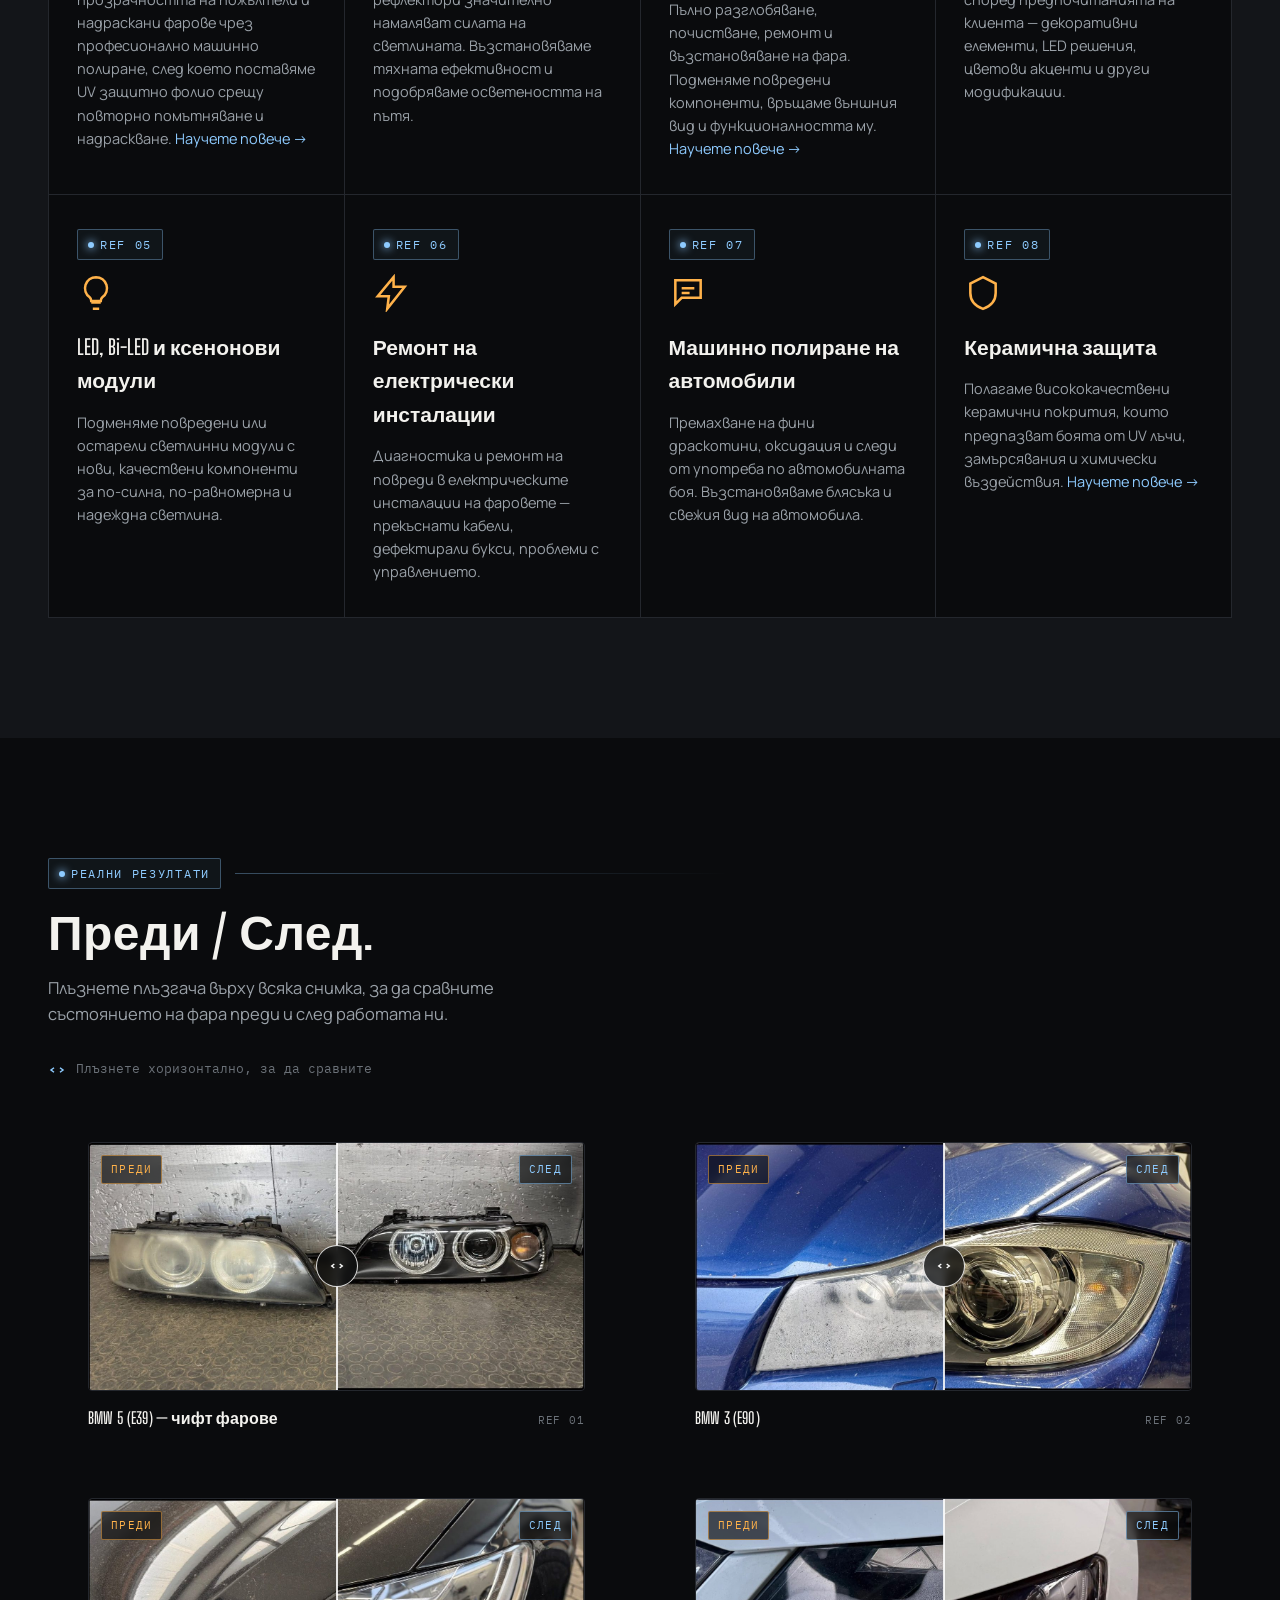
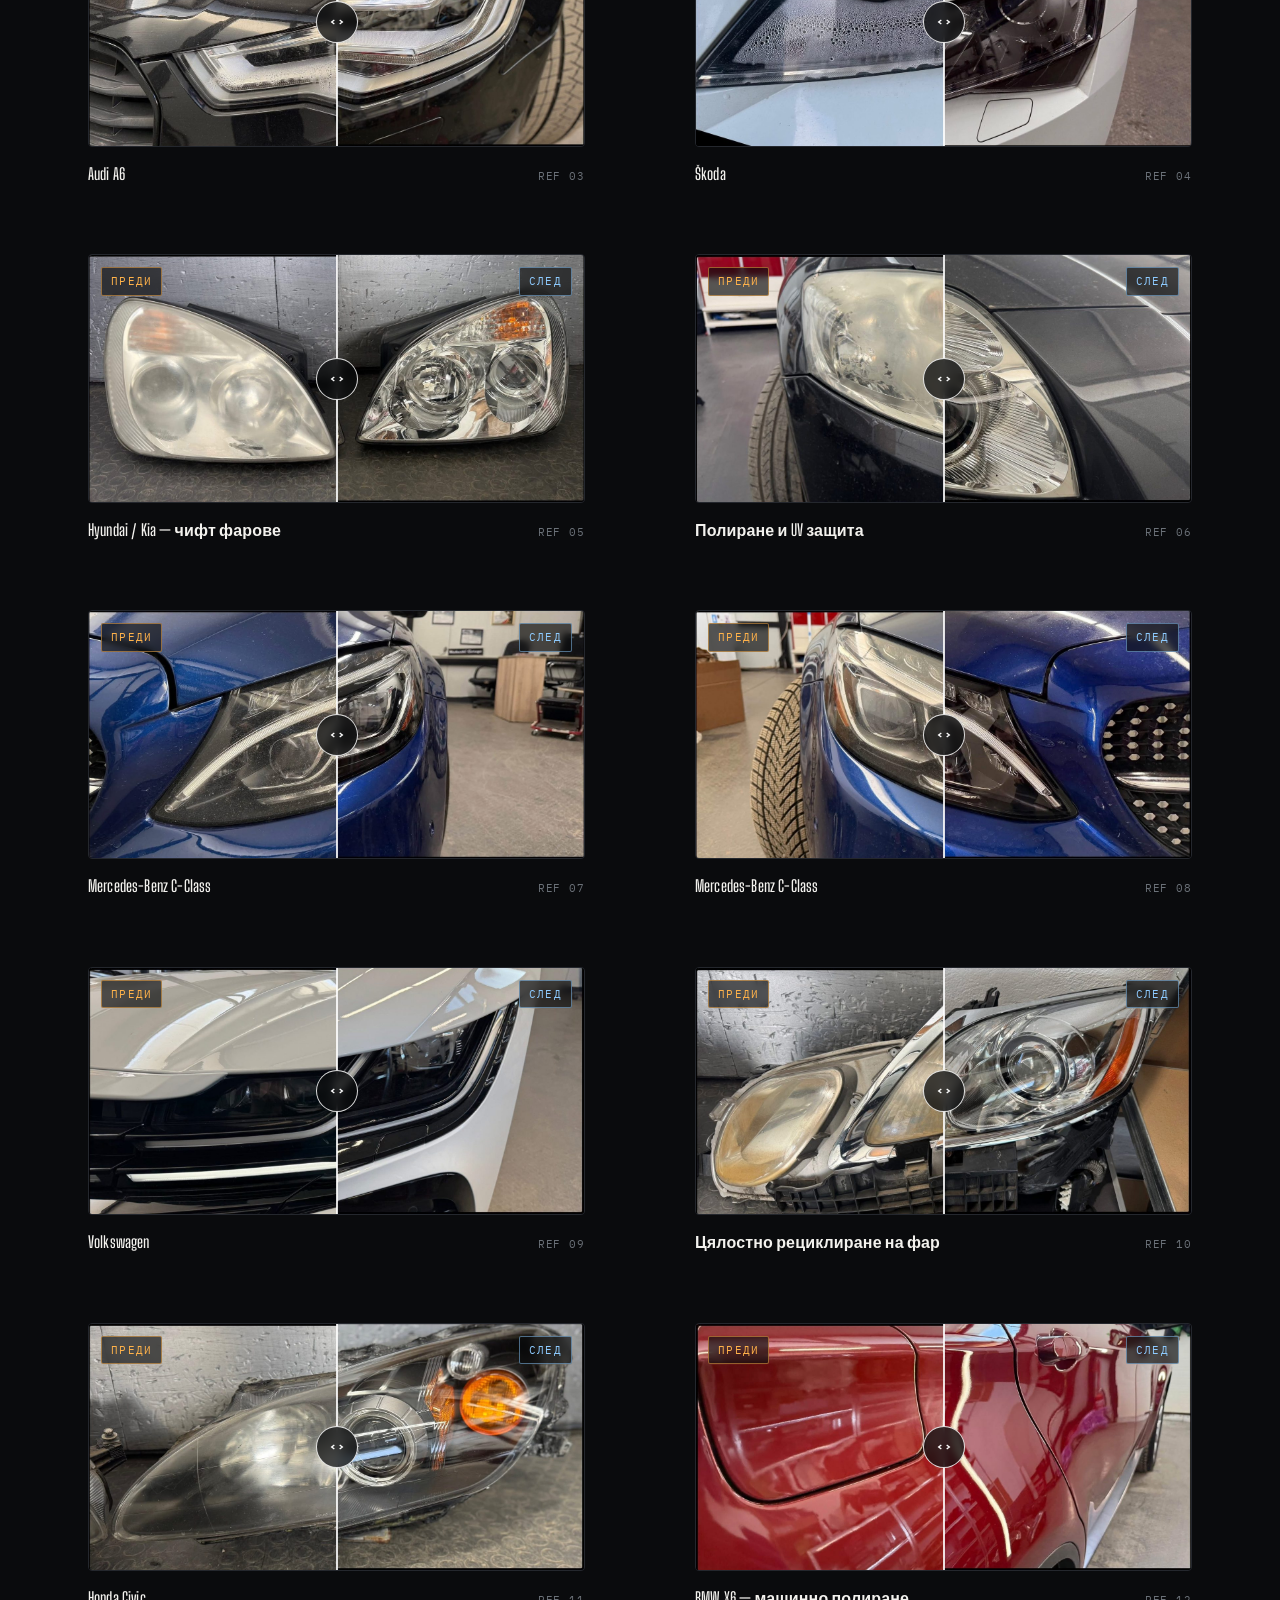
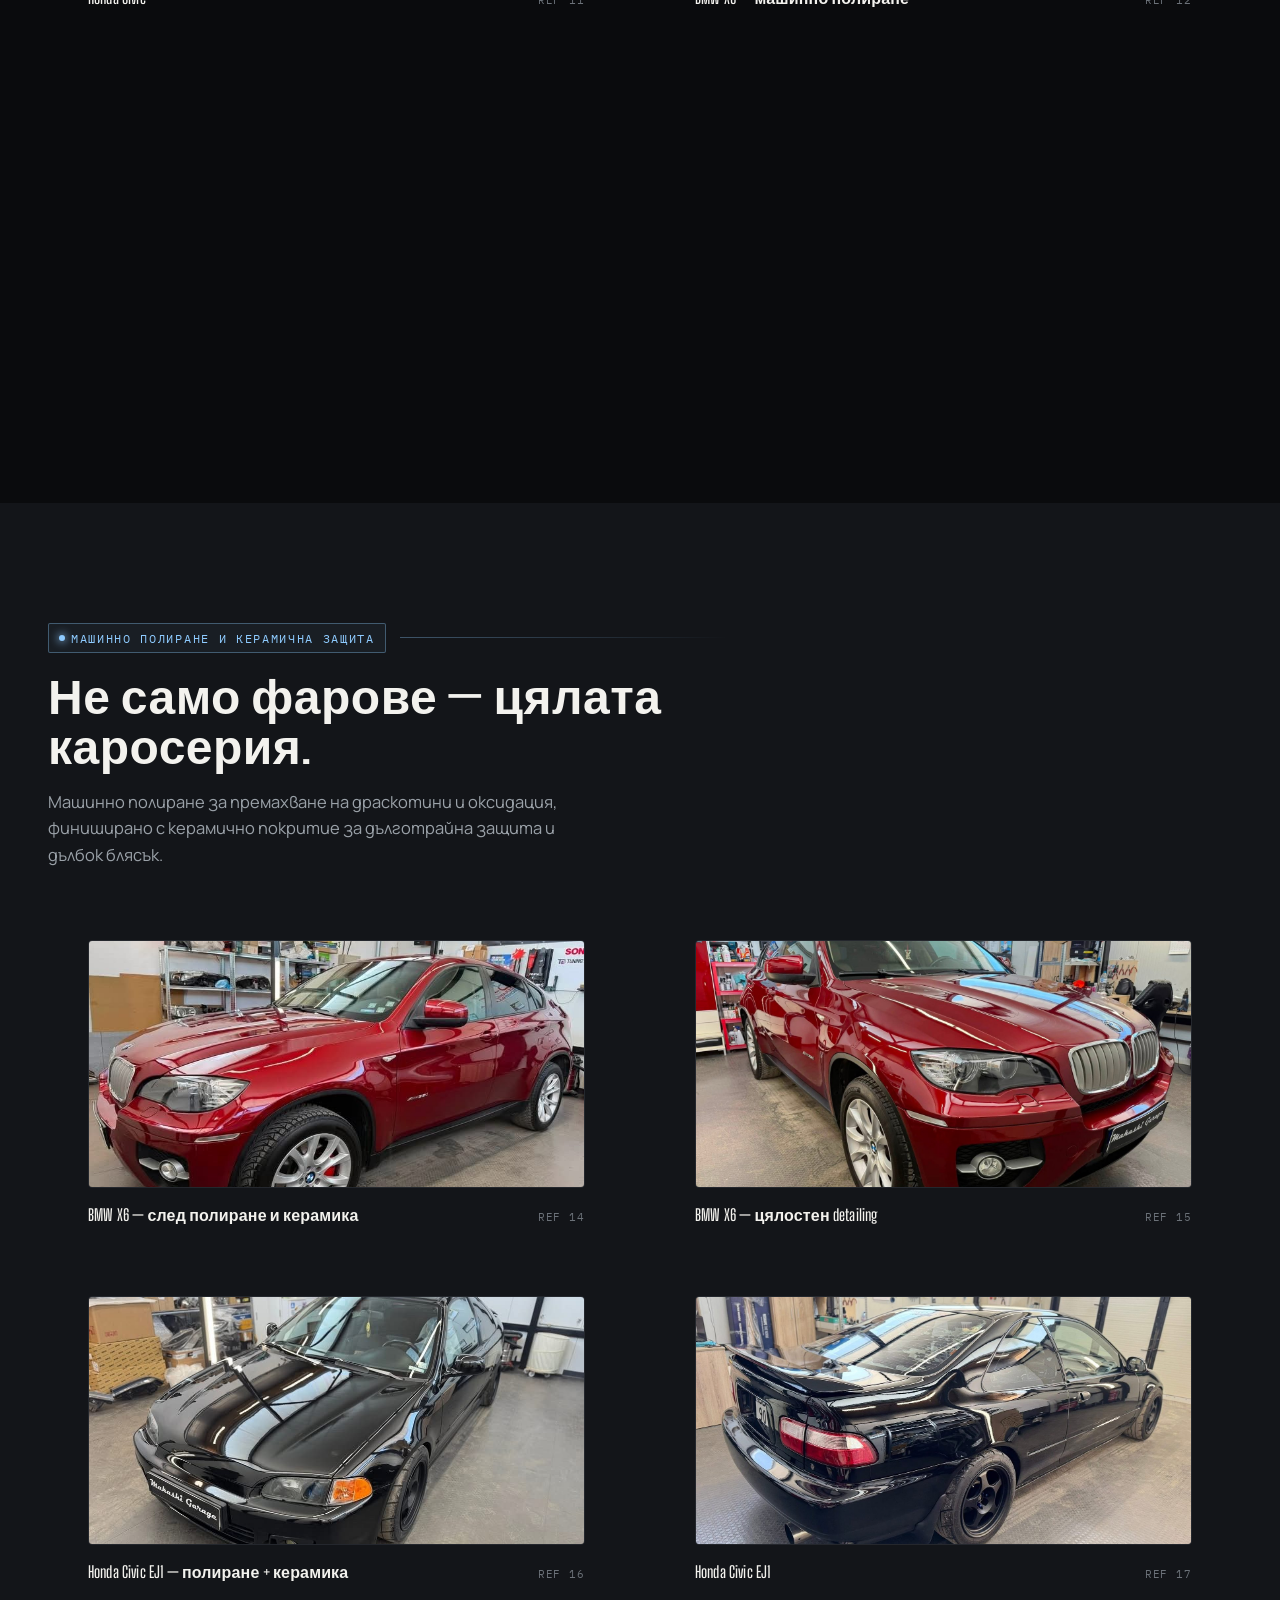
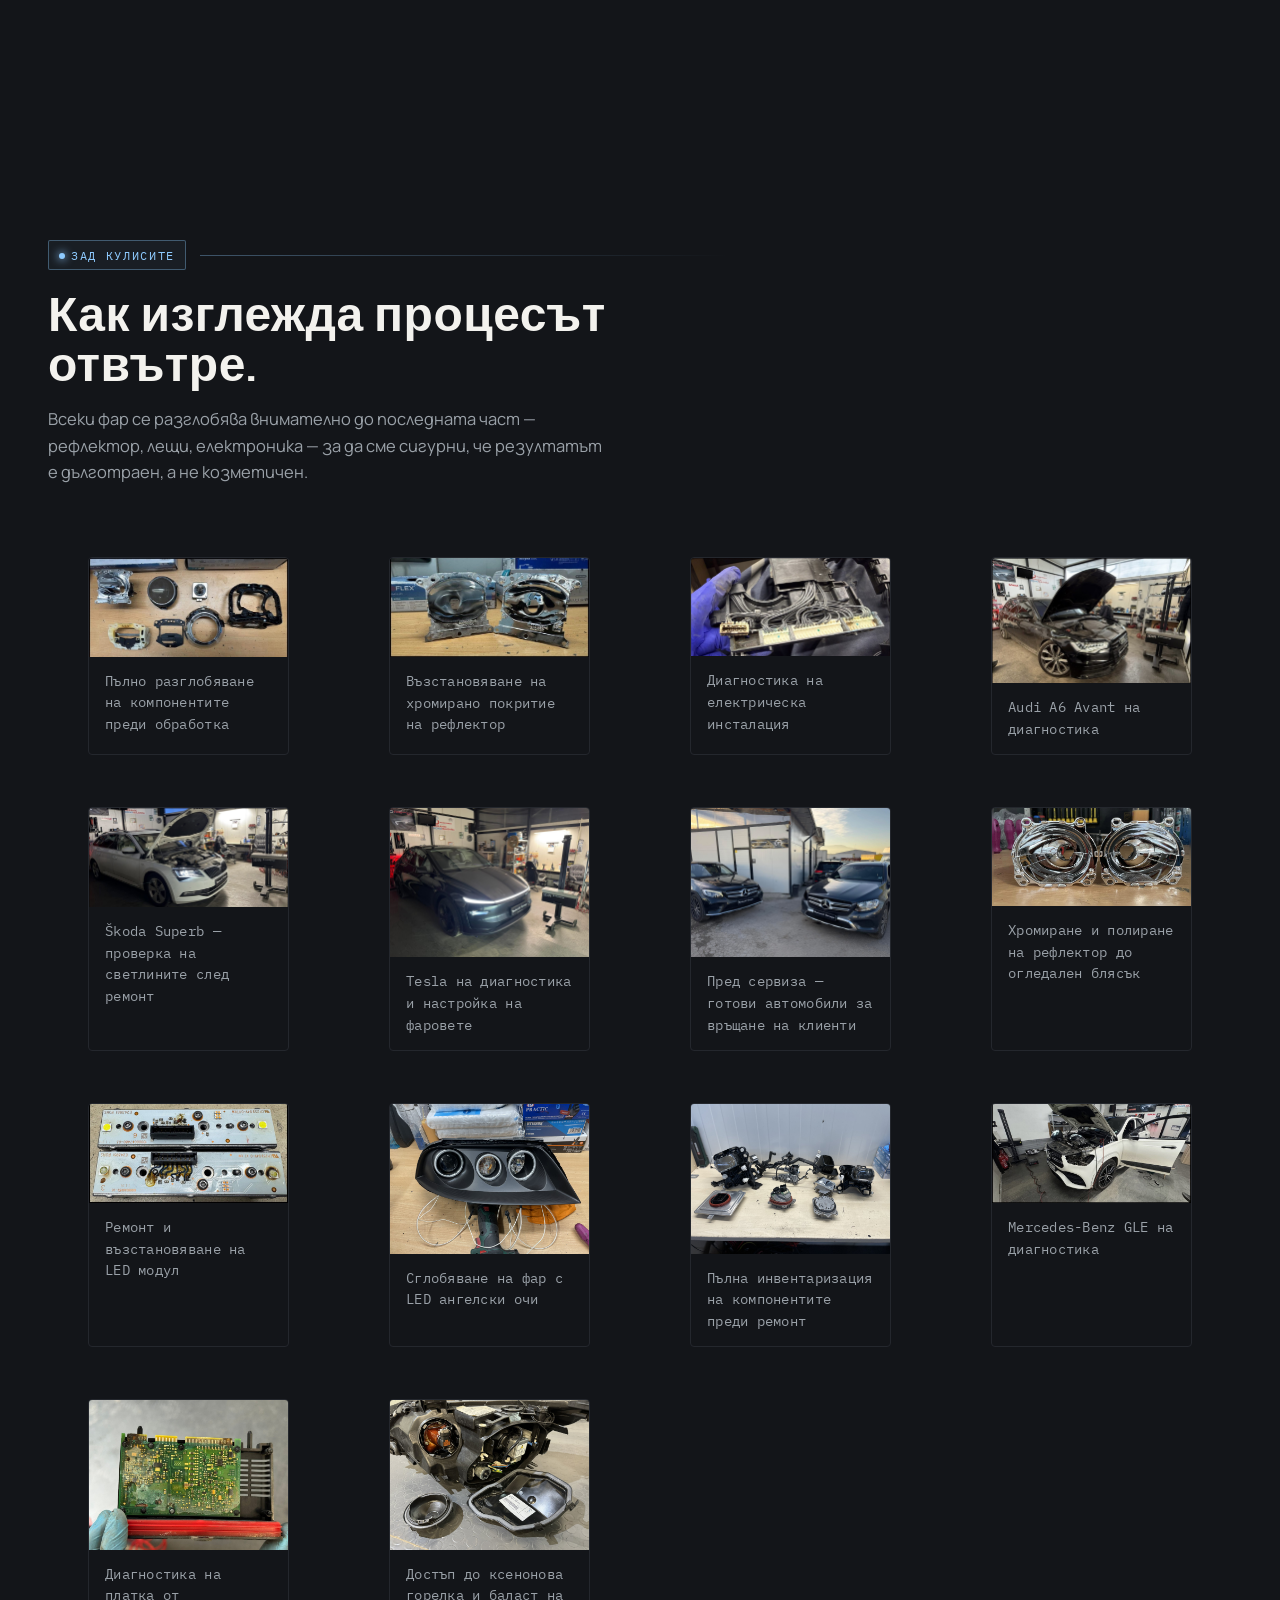
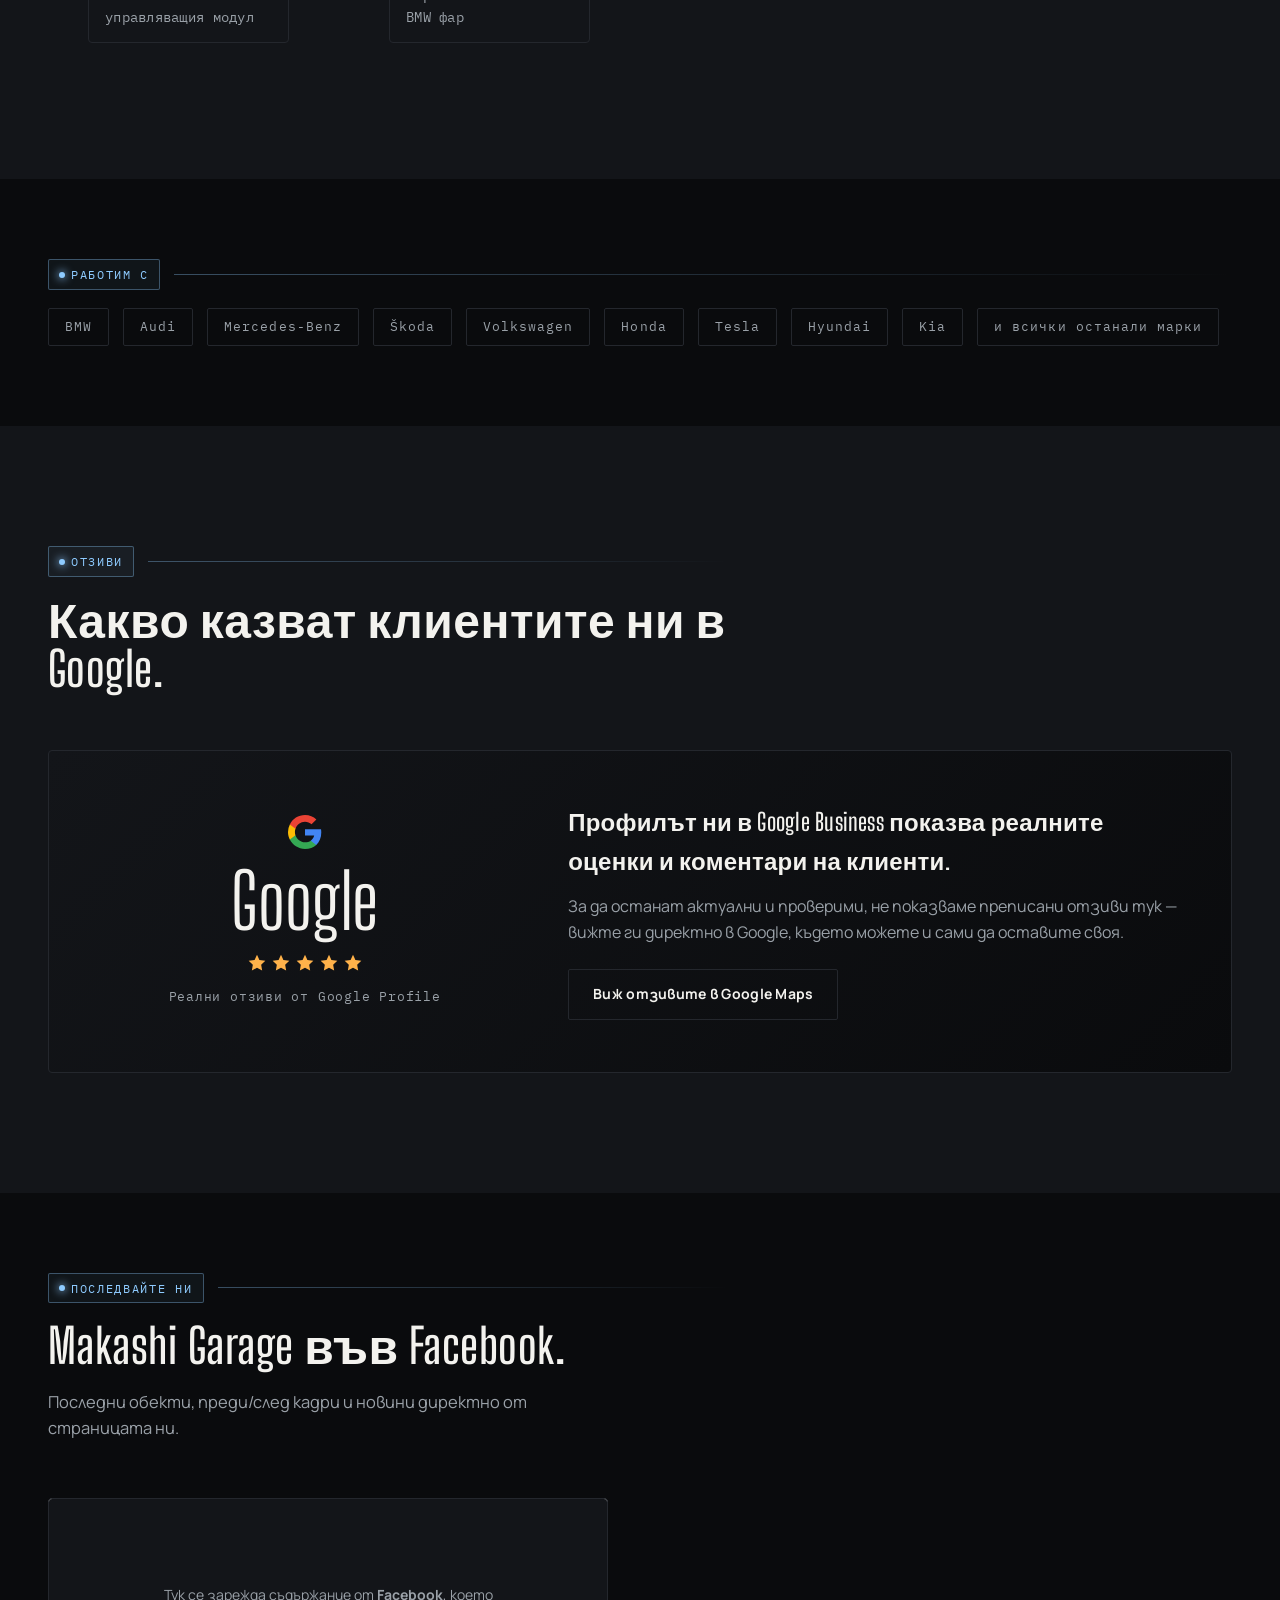
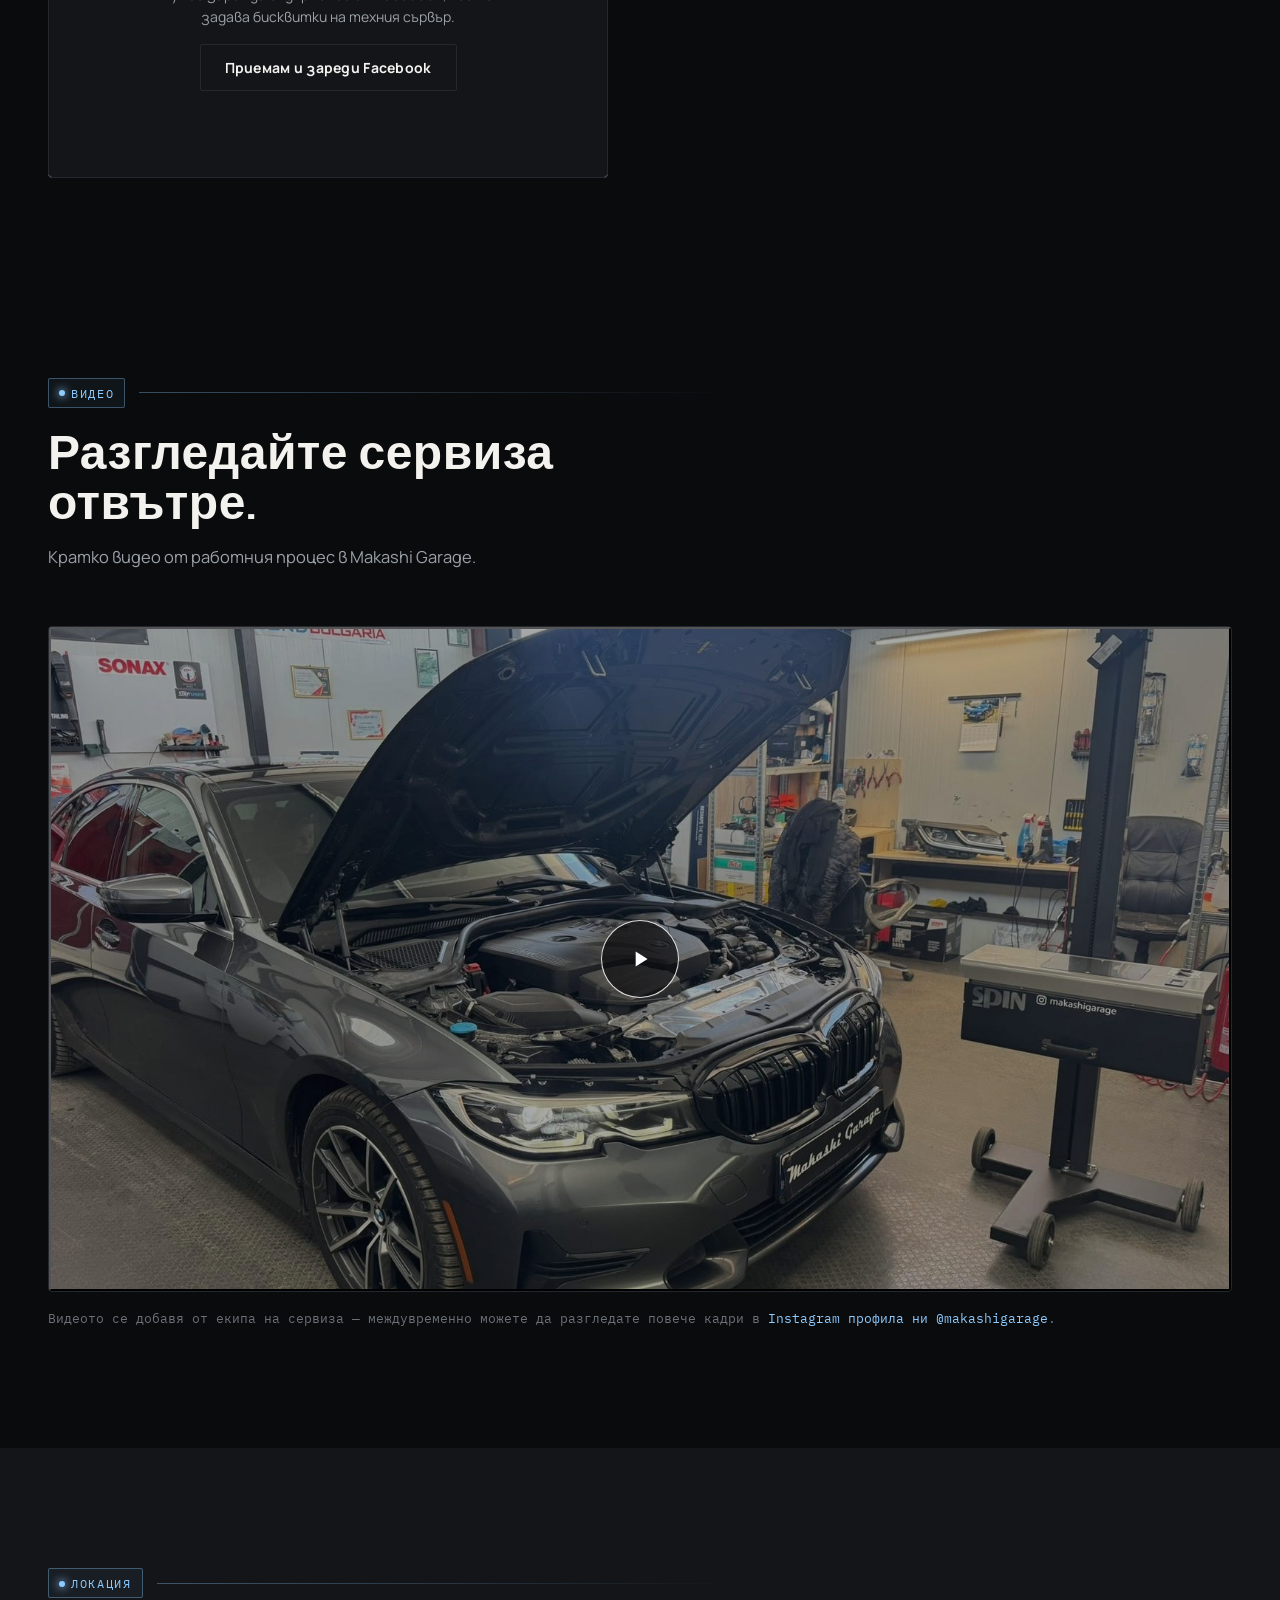
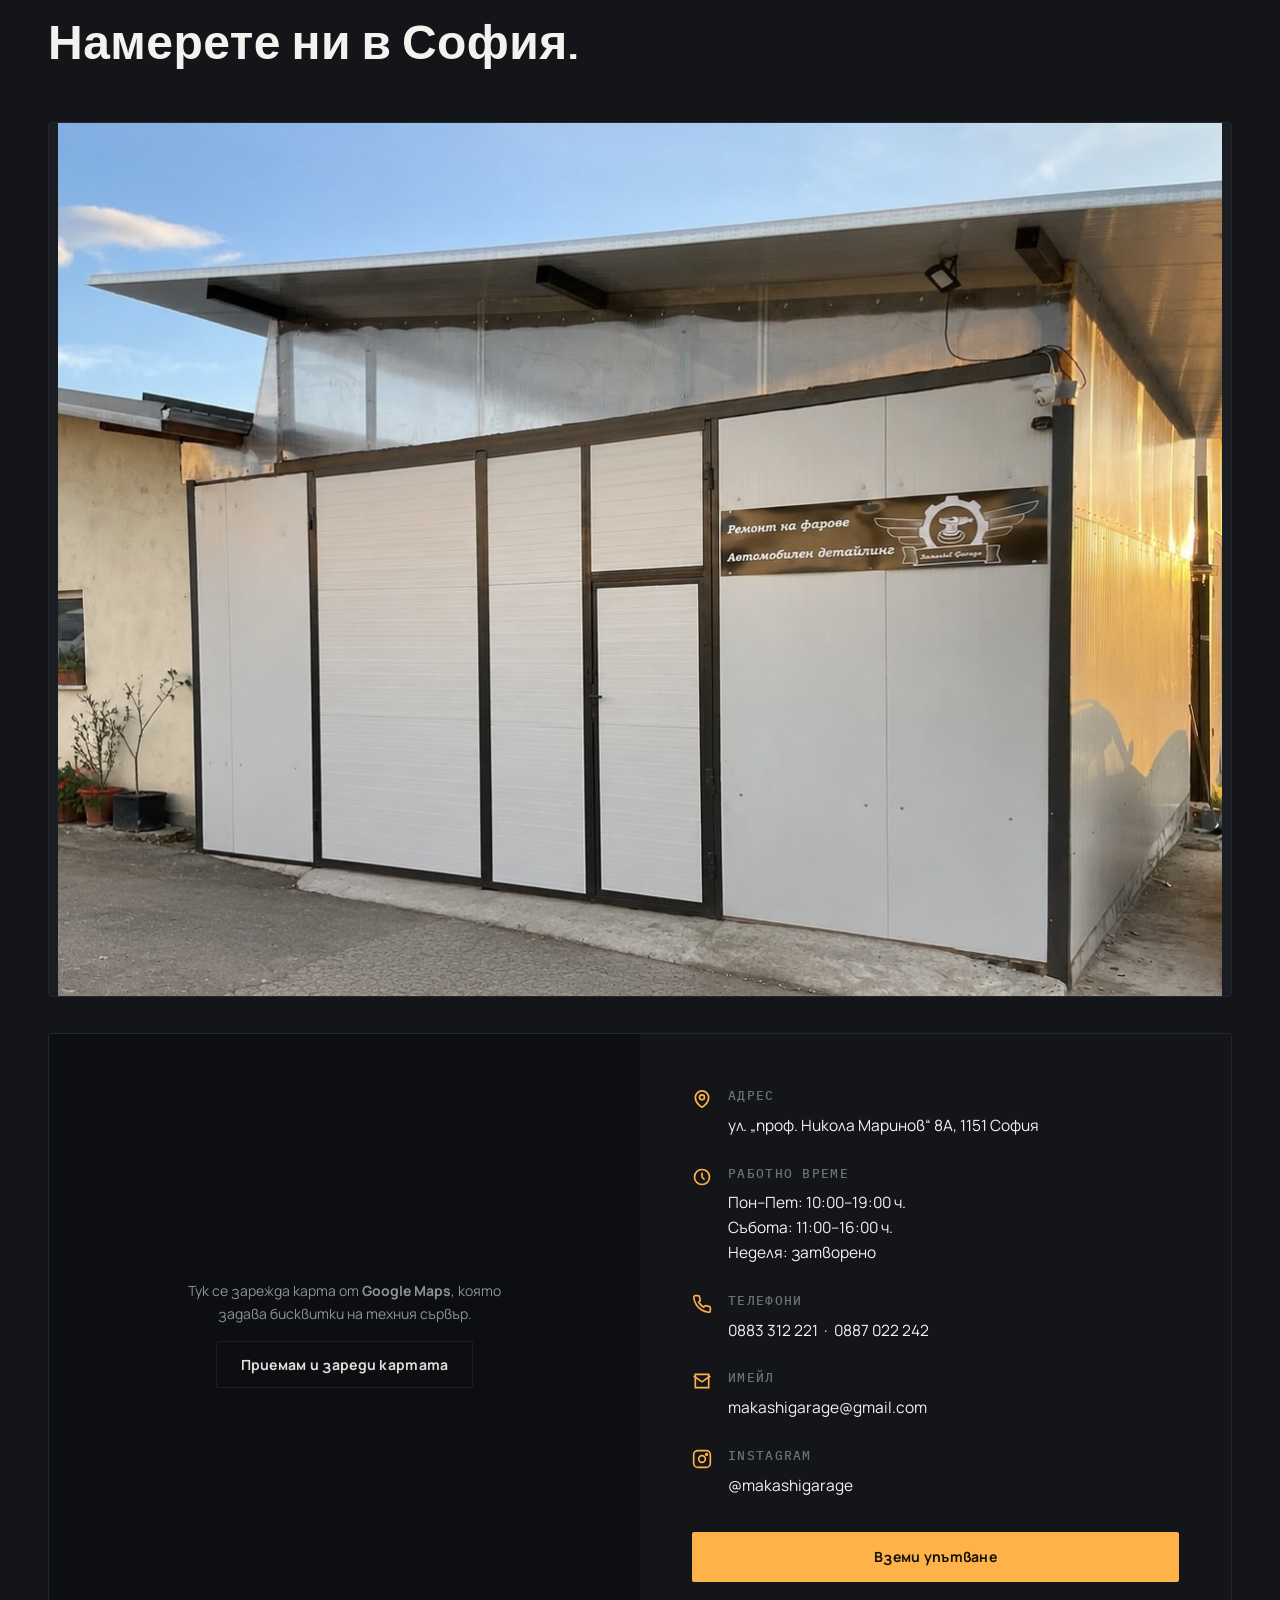
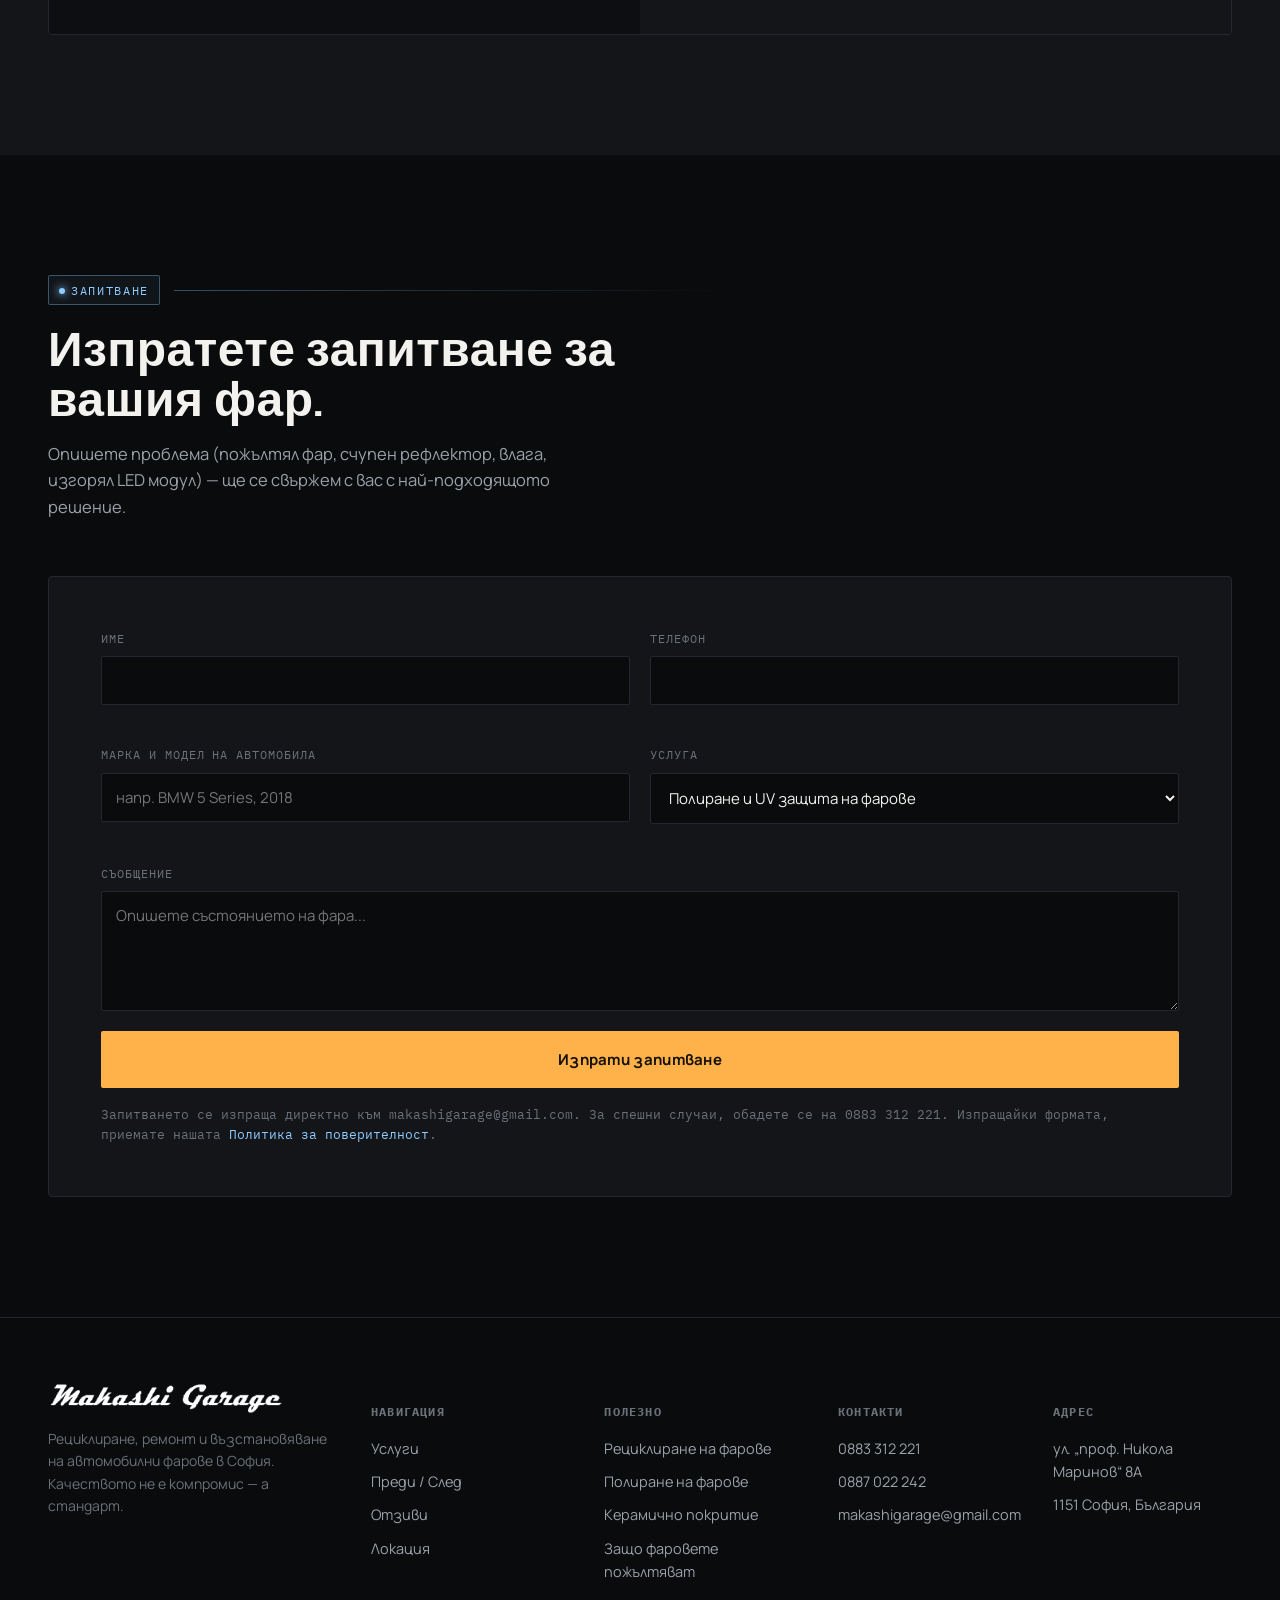
==== commit 38ba952b: "Add files via upload" ====
--- a/makashi-garage-site/index.html
+++ b/makashi-garage-site/index.html
@@ -48,7 +48,26 @@
     "postalCode": "1151",
     "addressCountry": "BG"
   },
+  "geo": {
+    "@type": "GeoCoordinates",
+    "latitude": 42.6147257,
+    "longitude": 23.4635372
+  },
   "areaServed": "Sofia",
+  "openingHoursSpecification": [
+    {
+      "@type": "OpeningHoursSpecification",
+      "dayOfWeek": ["Monday", "Tuesday", "Wednesday", "Thursday", "Friday"],
+      "opens": "10:00",
+      "closes": "19:00"
+    },
+    {
+      "@type": "OpeningHoursSpecification",
+      "dayOfWeek": ["Saturday"],
+      "opens": "11:00",
+      "closes": "16:00"
+    }
+  ],
   "sameAs": ["https://www.instagram.com/makashigarage", "https://www.facebook.com/makashigarage"],
   "makesOffer": [
     {"@type":"Offer","itemOffered":{"@type":"Service","name":"Полиране и UV защита на фарове"}},
@@ -165,7 +184,7 @@
           <span class="etch">REF 01</span>
           <svg class="service-icon" viewBox="0 0 24 24" fill="none" stroke="currentColor" stroke-width="1.6"><circle cx="12" cy="12" r="9"/><circle cx="12" cy="12" r="4"/><path d="M12 3v3M12 18v3M3 12h3M18 12h3"/></svg>
           <h3>Полиране и защита на фарове и стопове</h3><svg class="service-chevron" viewBox="0 0 24 24" fill="none" stroke="currentColor" stroke-width="2"><path d="M6 9l6 6 6-6"/></svg>
-          <p>Възстановяваме прозрачността на пожълтели и надраскани фарове чрез професионално машинно полиране, след което поставяме UV защитно фолио срещу повторно помътняване и надраскване.</p>
+          <p>Възстановяваме прозрачността на пожълтели и надраскани фарове чрез професионално машинно полиране, след което поставяме UV защитно фолио срещу повторно помътняване и надраскване. <a href="/polirane-na-farove.html" style="color:var(--accent-cold);">Научете повече →</a></p>
         </article>
 
         <article class="service-card reveal">
@@ -179,7 +198,7 @@
           <span class="etch">REF 03</span>
           <svg class="service-icon" viewBox="0 0 24 24" fill="none" stroke="currentColor" stroke-width="1.6"><rect x="3" y="7" width="18" height="12" rx="1.5"/><path d="M7 7V5a2 2 0 0 1 2-2h6a2 2 0 0 1 2 2v2"/></svg>
           <h3>Цялостно рециклиране на фарове</h3><svg class="service-chevron" viewBox="0 0 24 24" fill="none" stroke="currentColor" stroke-width="2"><path d="M6 9l6 6 6-6"/></svg>
-          <p>Пълно разглобяване, почистване, ремонт и възстановяване на фара. Подменяме повредени компоненти, връщаме външния вид и функционалността му.</p>
+          <p>Пълно разглобяване, почистване, ремонт и възстановяване на фара. Подменяме повредени компоненти, връщаме външния вид и функционалността му. <a href="/remont-i-reciklirane-na-farove.html" style="color:var(--accent-cold);">Научете повече →</a></p>
         </article>
 
         <article class="service-card reveal">
@@ -214,7 +233,7 @@
           <span class="etch">REF 08</span>
           <svg class="service-icon" viewBox="0 0 24 24" fill="none" stroke="currentColor" stroke-width="1.6"><path d="M12 2l8 4v6c0 5-3.4 8.4-8 10-4.6-1.6-8-5-8-10V6z"/></svg>
           <h3>Керамична защита</h3><svg class="service-chevron" viewBox="0 0 24 24" fill="none" stroke="currentColor" stroke-width="2"><path d="M6 9l6 6 6-6"/></svg>
-          <p>Полагаме висококачествени керамични покрития, които предпазват боята от UV лъчи, замърсявания и химически въздействия.</p>
+          <p>Полагаме висококачествени керамични покрития, които предпазват боята от UV лъчи, замърсявания и химически въздействия. <a href="/keramichno-pokritie.html" style="color:var(--accent-cold);">Научете повече →</a></p>
         </article>
 
       </div>
@@ -609,6 +628,10 @@
             <div><h4>Адрес</h4><p>ул. „проф. Никола Маринов“ 8А, 1151 София</p></div>
           </div>
           <div class="contact-row">
+            <svg width="20" height="20" viewBox="0 0 24 24" fill="none" stroke="currentColor" stroke-width="2"><circle cx="12" cy="12" r="9"/><path d="M12 7v5l3 3"/></svg>
+            <div><h4>Работно време</h4><p>Пон–Пет: 10:00–19:00 ч.<br>Събота: 11:00–16:00 ч.<br>Неделя: затворено</p></div>
+          </div>
+          <div class="contact-row">
             <svg width="20" height="20" viewBox="0 0 24 24" fill="none" stroke="currentColor" stroke-width="2"><path d="M22 16.92v3a2 2 0 0 1-2.18 2 19.79 19.79 0 0 1-8.63-3.07 19.5 19.5 0 0 1-6-6 19.79 19.79 0 0 1-3.07-8.67A2 2 0 0 1 4.11 2h3a2 2 0 0 1 2 1.72c.127.96.361 1.903.7 2.81a2 2 0 0 1-.45 2.11L8.09 9.91a16 16 0 0 0 6 6l1.27-1.27a2 2 0 0 1 2.11-.45c.907.339 1.85.573 2.81.7A2 2 0 0 1 22 16.92z"/></svg>
             <div><h4>Телефони</h4><p><a href="tel:+359883312221">0883 312 221</a> &nbsp;·&nbsp; <a href="tel:+359887022242">0887 022 242</a></p></div>
           </div>
@@ -691,6 +714,13 @@
         <a href="#lokatsia">Локация</a>
       </div>
       <div class="footer-col">
+        <h5>Полезно</h5>
+        <a href="/remont-i-reciklirane-na-farove.html">Рециклиране на фарове</a>
+        <a href="/polirane-na-farove.html">Полиране на фарове</a>
+        <a href="/keramichno-pokritie.html">Керамично покритие</a>
+        <a href="/blog/zashto-farovete-pozhultyavat.html">Защо фаровете пожълтяват</a>
+      </div>
+      <div class="footer-col">
         <h5>Контакти</h5>
         <a href="tel:+359883312221">0883 312 221</a>
         <a href="tel:+359887022242">0887 022 242</a>
--- a/makashi-garage-site/css/styles.css
+++ b/makashi-garage-site/css/styles.css
@@ -706,9 +706,37 @@
   background:#fff;
   display:flex;
   justify-content:center;
+  min-height:280px;
   max-width:560px;
+  position:relative;
 }
 .fb-widget .fb-page, .fb-widget iframe{ width:100% !important; }
+
+/* consent gate placeholders for third-party embeds */
+.consent-gate{
+  position:absolute; inset:0; z-index:5;
+  display:flex; flex-direction:column; align-items:center; justify-content:center;
+  gap:16px; text-align:center; padding:30px;
+  background:var(--bg-alt);
+}
+.consent-gate p{ color:var(--text-dim); font-size:14px; max-width:340px; }
+.consent-gate.is-hidden{ display:none; }
+
+/* cookie consent banner */
+.cookie-banner{
+  position:fixed; z-index:150; left:16px; right:16px; bottom:16px;
+  max-width:640px; margin:0 auto;
+  background:var(--bg-alt); border:1px solid var(--line); border-radius:6px;
+  padding:20px 22px;
+  box-shadow:0 14px 40px rgba(0,0,0,.5);
+  display:none;
+  flex-direction:column; gap:14px;
+}
+.cookie-banner.is-visible{ display:flex; }
+.cookie-banner p{ color:var(--text-dim); font-size:13.5px; line-height:1.6; margin:0; }
+.cookie-banner p a{ color:var(--accent-cold); }
+.cookie-banner-actions{ display:flex; gap:10px; justify-content:flex-end; flex-wrap:wrap; }
+.cookie-banner-actions .btn{ padding:10px 18px; font-size:13px; }
 
 /* =========================================================
    VIDEO
@@ -801,8 +829,8 @@
 .footer{ border-top:1px solid var(--line); padding:64px 0 32px; }
 .footer-top{
   display:grid;
-  grid-template-columns:1.4fr 1fr 1fr 1fr;
-  gap:40px;
+  grid-template-columns:1.3fr .9fr .9fr .8fr .8fr;
+  gap:32px;
   margin-bottom:56px;
 }
 .footer-brand p{ color:var(--text-dimmer); font-size:14px; margin-top:14px; max-width:280px; }
@@ -1036,3 +1064,65 @@
     height:16px;
   }
 }
+
+/* =========================================================
+   CONTENT PAGES (service landing pages + articles)
+   Shares the site's design tokens; adds article-style layout.
+   ========================================================= */
+.content-hero{
+  position:relative;
+  padding:150px 0 60px;
+  overflow:hidden;
+}
+.content-hero-media{ position:absolute; inset:0; z-index:0; }
+.content-hero-media img{ width:100%; height:100%; object-fit:cover; }
+.content-hero-media::after{
+  content:"";
+  position:absolute; inset:0;
+  background:linear-gradient(180deg, rgba(8,9,11,.55) 0%, rgba(8,9,11,.75) 60%, var(--bg) 100%);
+}
+.content-hero-inner{ position:relative; z-index:1; max-width:760px; }
+.content-hero h1{ font-size:clamp(32px,4.4vw,52px); line-height:1.05; margin:16px 0 18px; }
+.content-hero p{ color:var(--text-dim); font-size:16.5px; max-width:600px; }
+.breadcrumb{
+  display:flex; align-items:center; gap:8px;
+  font-family:var(--font-mono); font-size:12px; color:var(--text-dimmer);
+  margin-bottom:18px;
+}
+.breadcrumb a{ color:var(--accent-cold); }
+
+.content-body{ max-width:760px; margin:0 auto; padding:0 28px 100px; }
+.content-body h2{ font-size:26px; margin:44px 0 16px; }
+.content-body h2:first-child{ margin-top:0; }
+.content-body p{ color:var(--text-dim); font-size:16px; line-height:1.8; margin-bottom:16px; }
+.content-body ul{ margin:0 0 20px; padding-left:22px; }
+.content-body li{ color:var(--text-dim); font-size:16px; line-height:1.8; margin-bottom:8px; list-style:disc; }
+.content-body strong{ color:var(--text); }
+.content-body img{ width:100%; border-radius:var(--radius); border:1px solid var(--line); margin:8px 0 32px; }
+.content-body a.inline-link{ color:var(--accent-cold); border-bottom:1px solid rgba(142,203,255,.35); }
+
+.related-services{
+  display:grid; grid-template-columns:repeat(3,1fr); gap:16px;
+  margin:20px 0 10px;
+}
+.related-card{
+  border:1px solid var(--line); border-radius:var(--radius); padding:20px;
+  background:var(--bg-alt);
+}
+.related-card h4{ font-size:15px; margin-bottom:8px; }
+.related-card a{ color:var(--accent-cold); font-family:var(--font-mono); font-size:12.5px; }
+
+.cta-banner{
+  border:1px solid var(--line); border-radius:var(--radius);
+  background:linear-gradient(135deg, var(--bg-alt), var(--bg));
+  padding:40px; text-align:center; margin:50px 0 10px;
+}
+.cta-banner h3{ font-size:22px; margin-bottom:12px; }
+.cta-banner p{ color:var(--text-dim); margin-bottom:22px; }
+
+@media (max-width:820px){
+  .related-services{ grid-template-columns:1fr; }
+  .content-hero{ padding:120px 0 40px; }
+  .content-body{ padding:0 20px 80px; }
+}
+
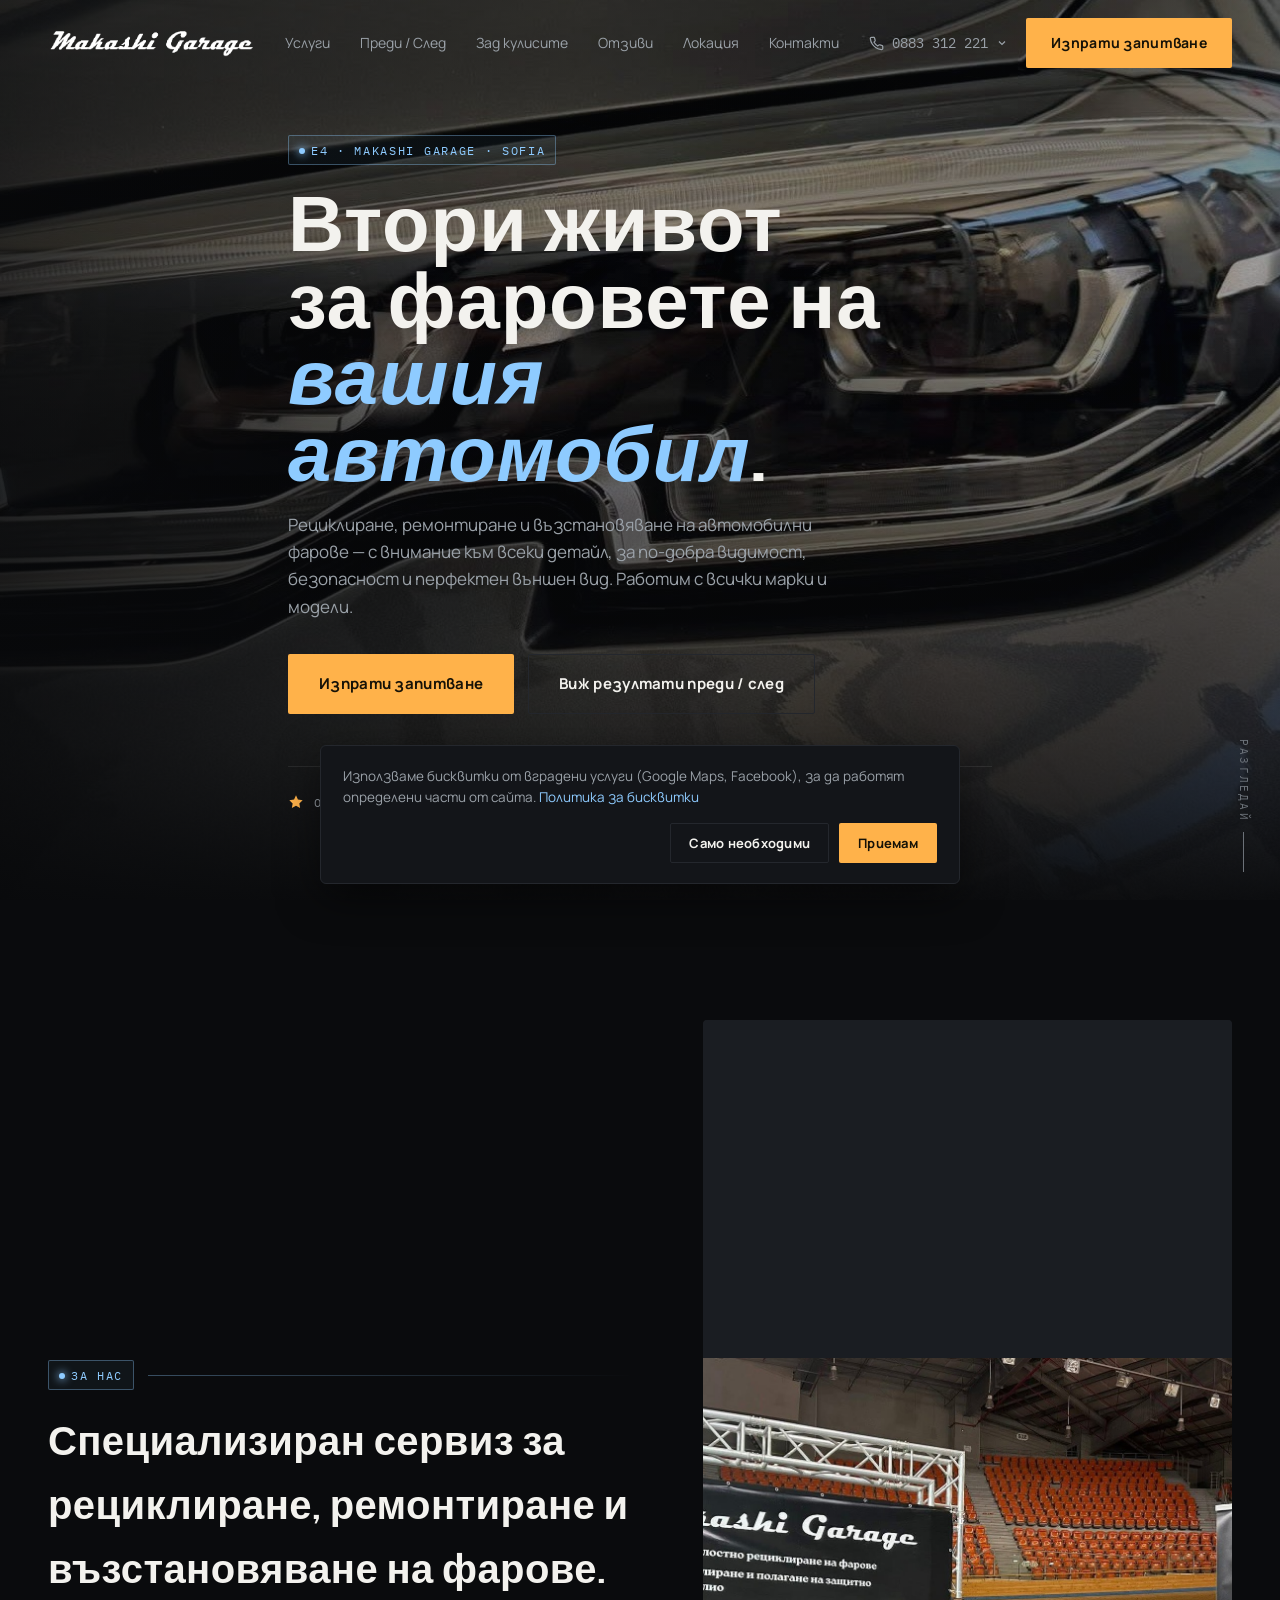
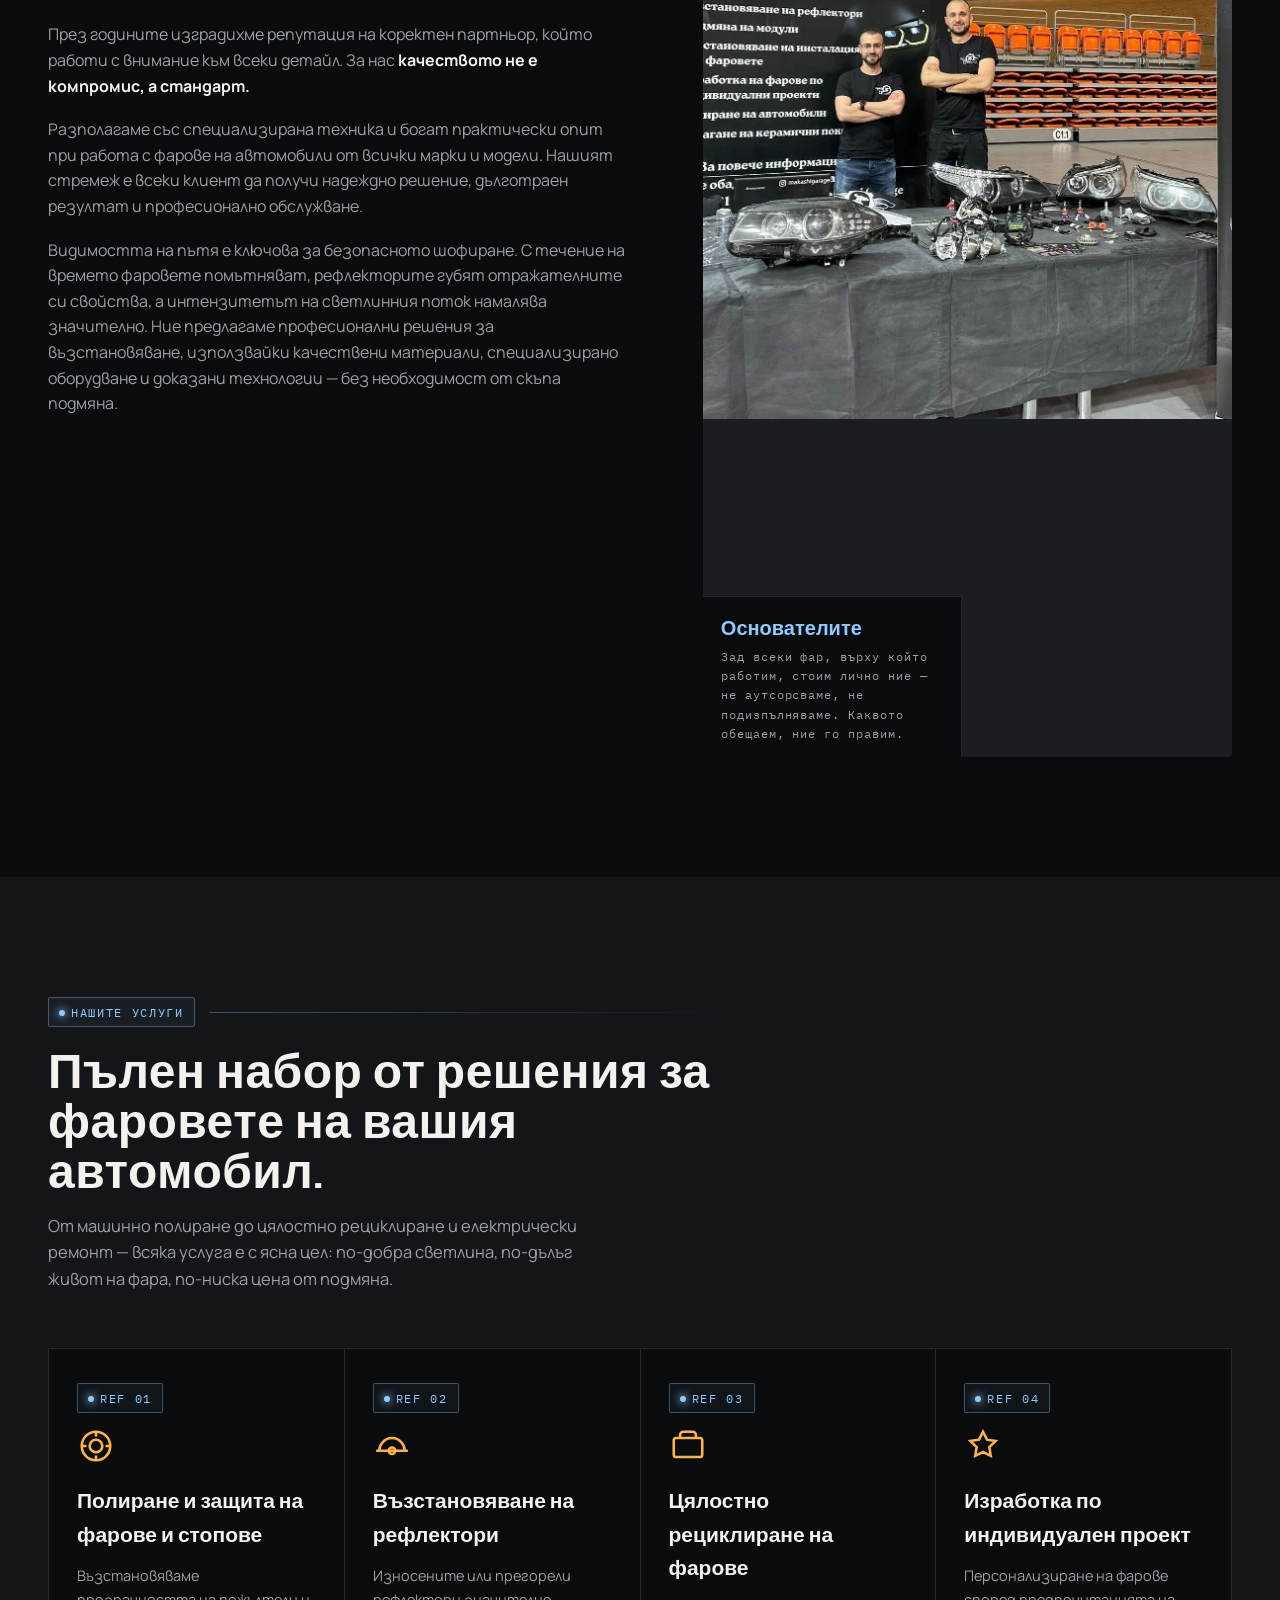
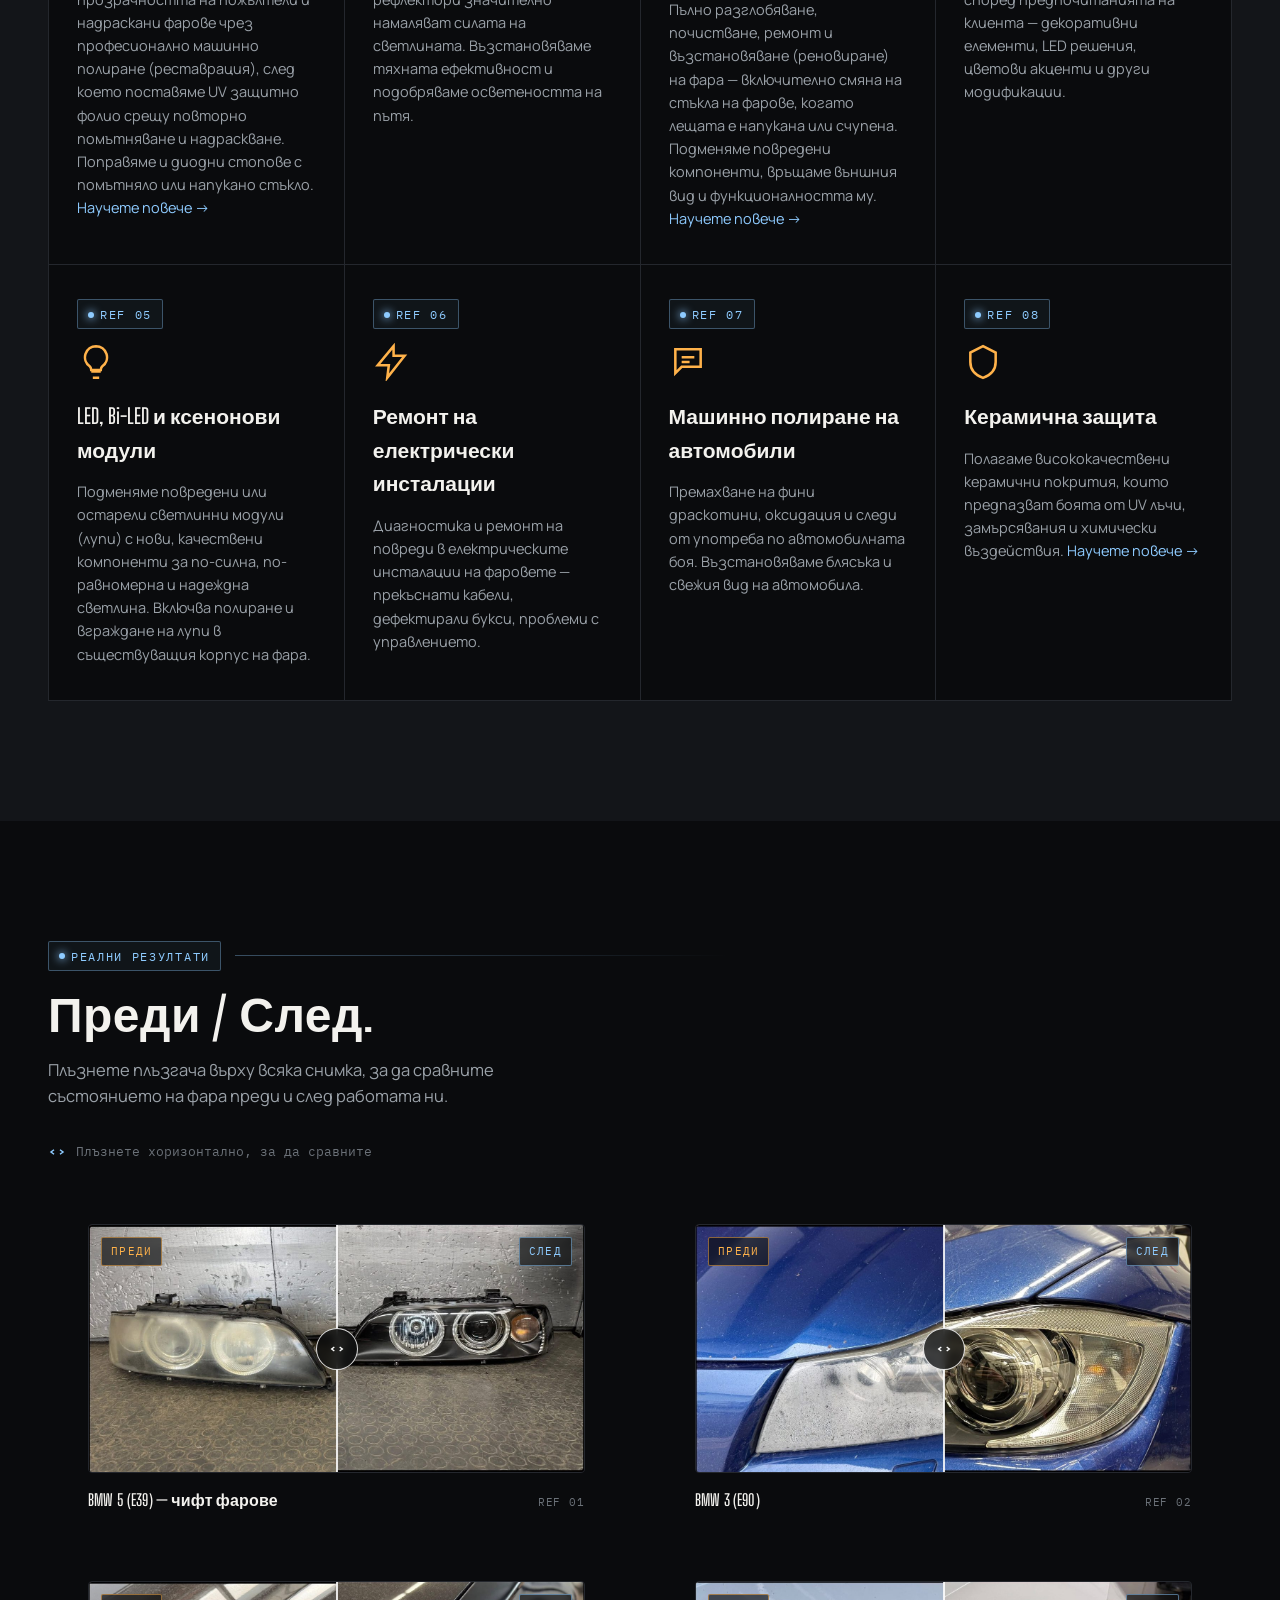
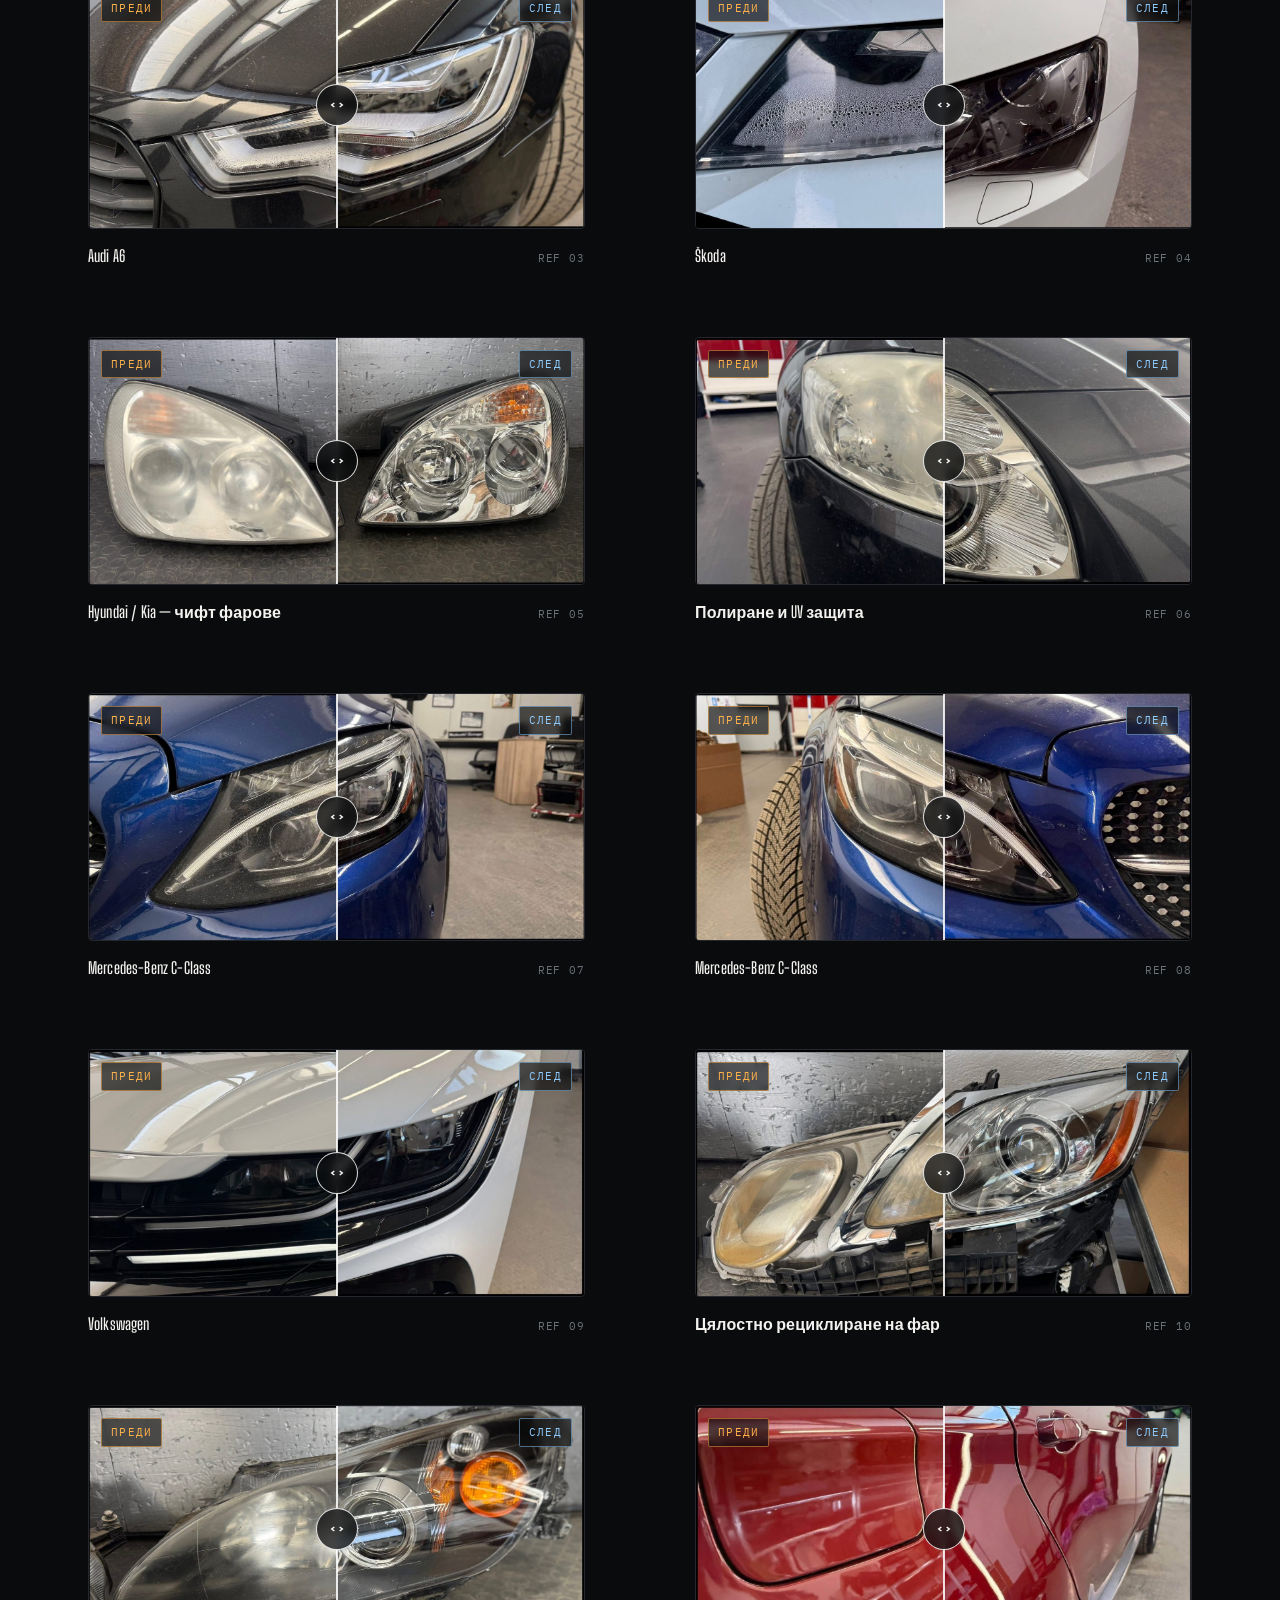
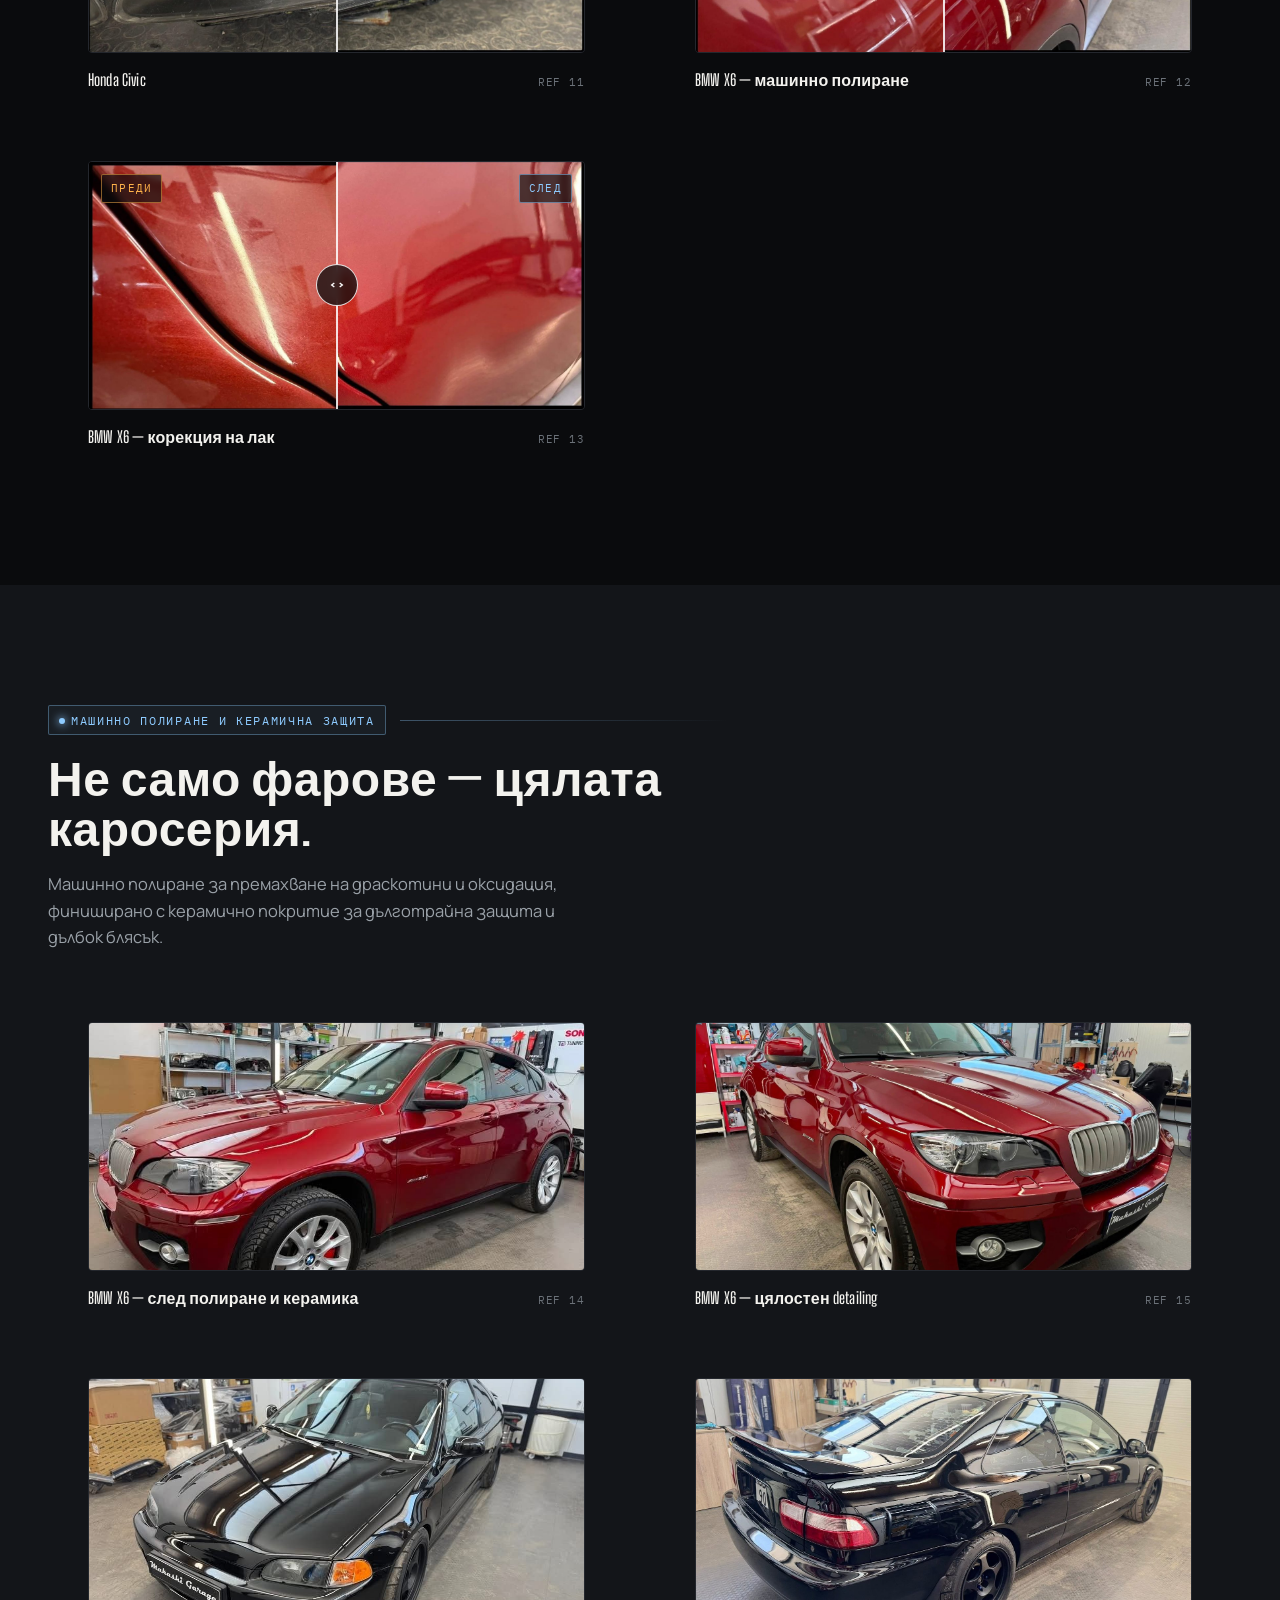
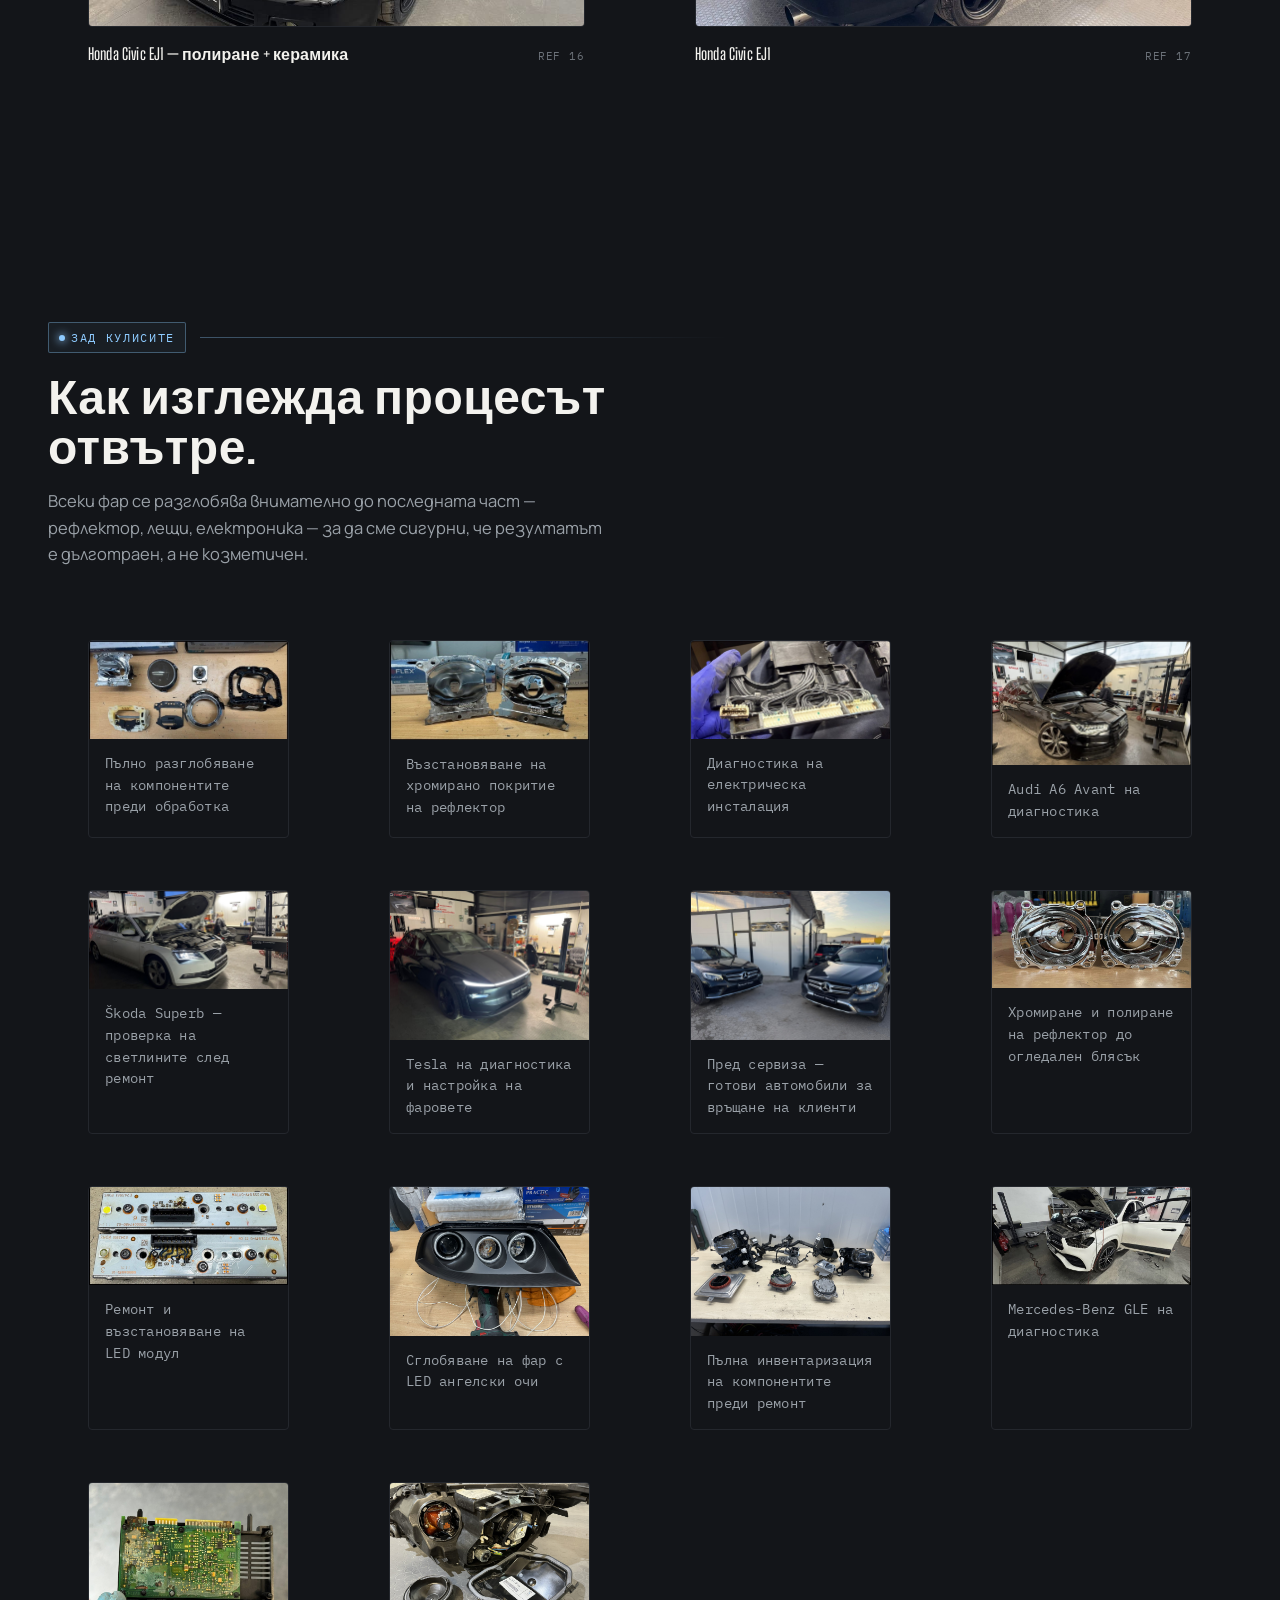
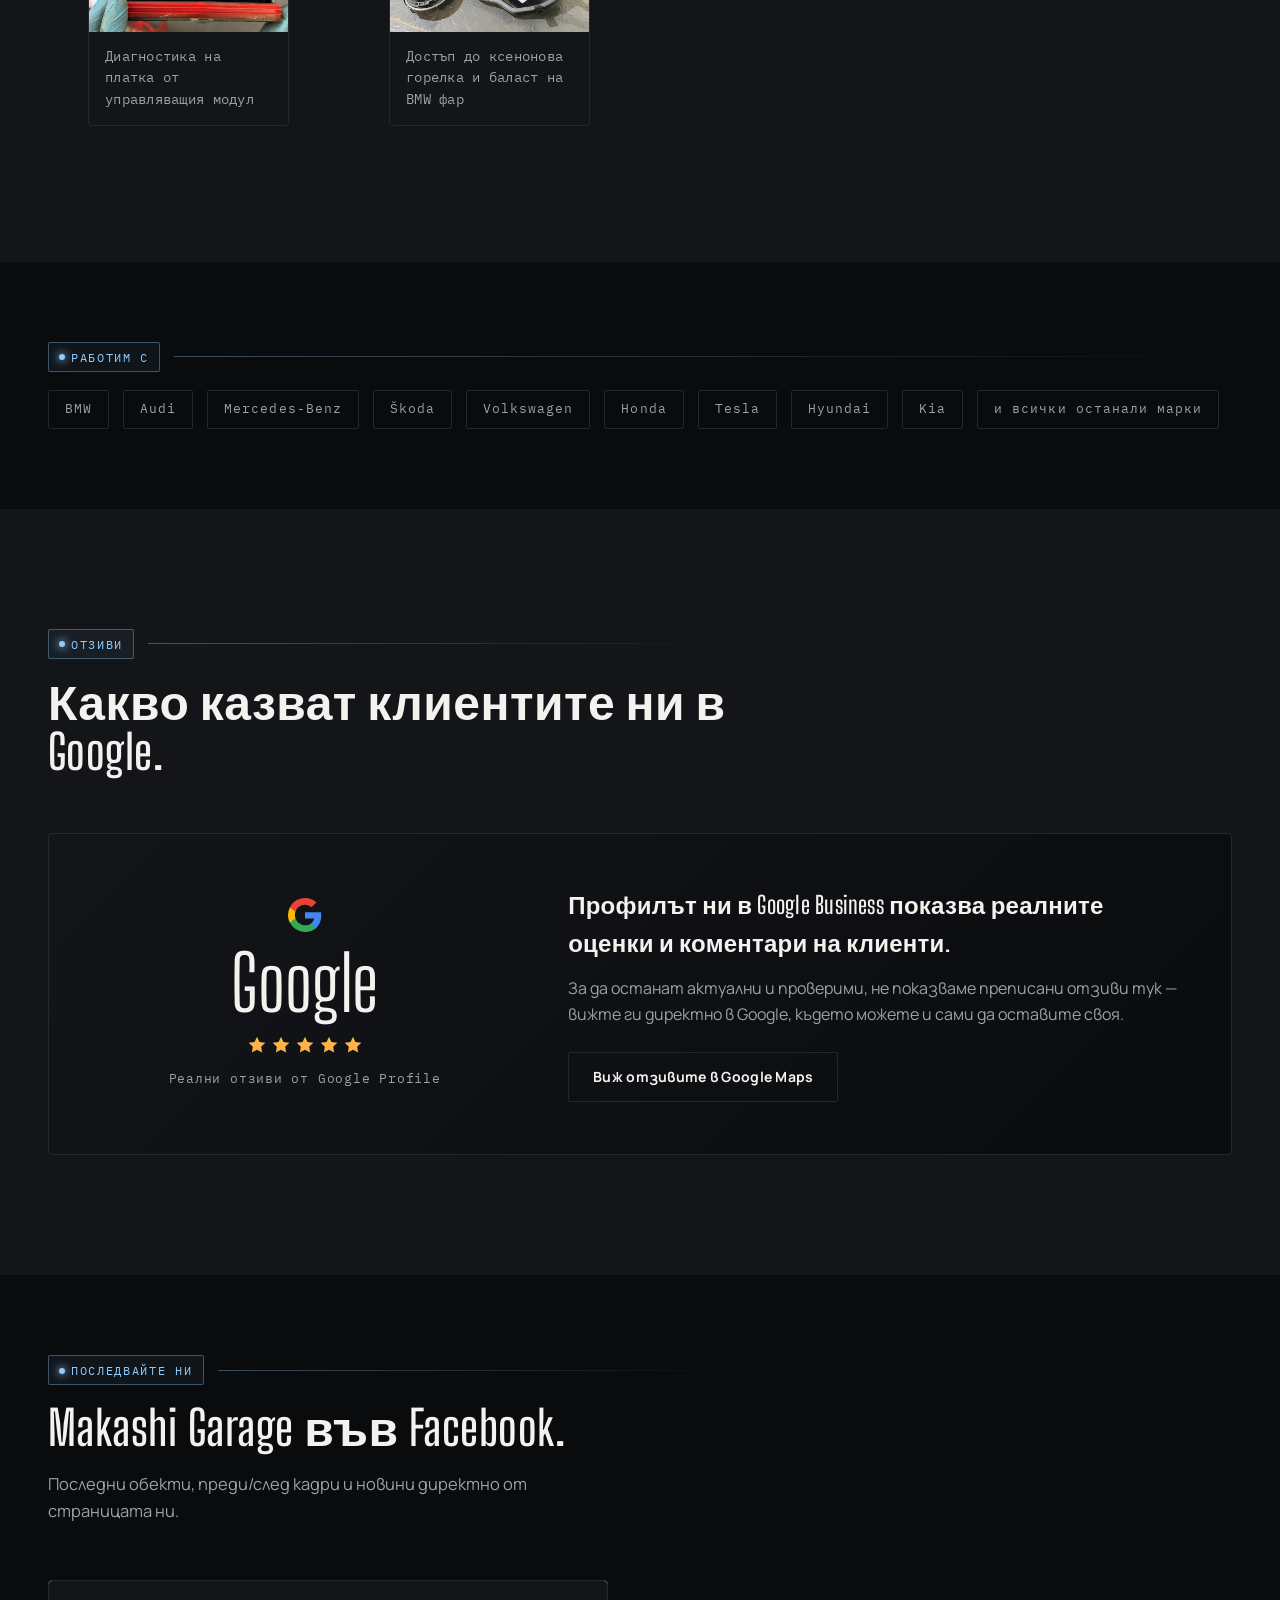
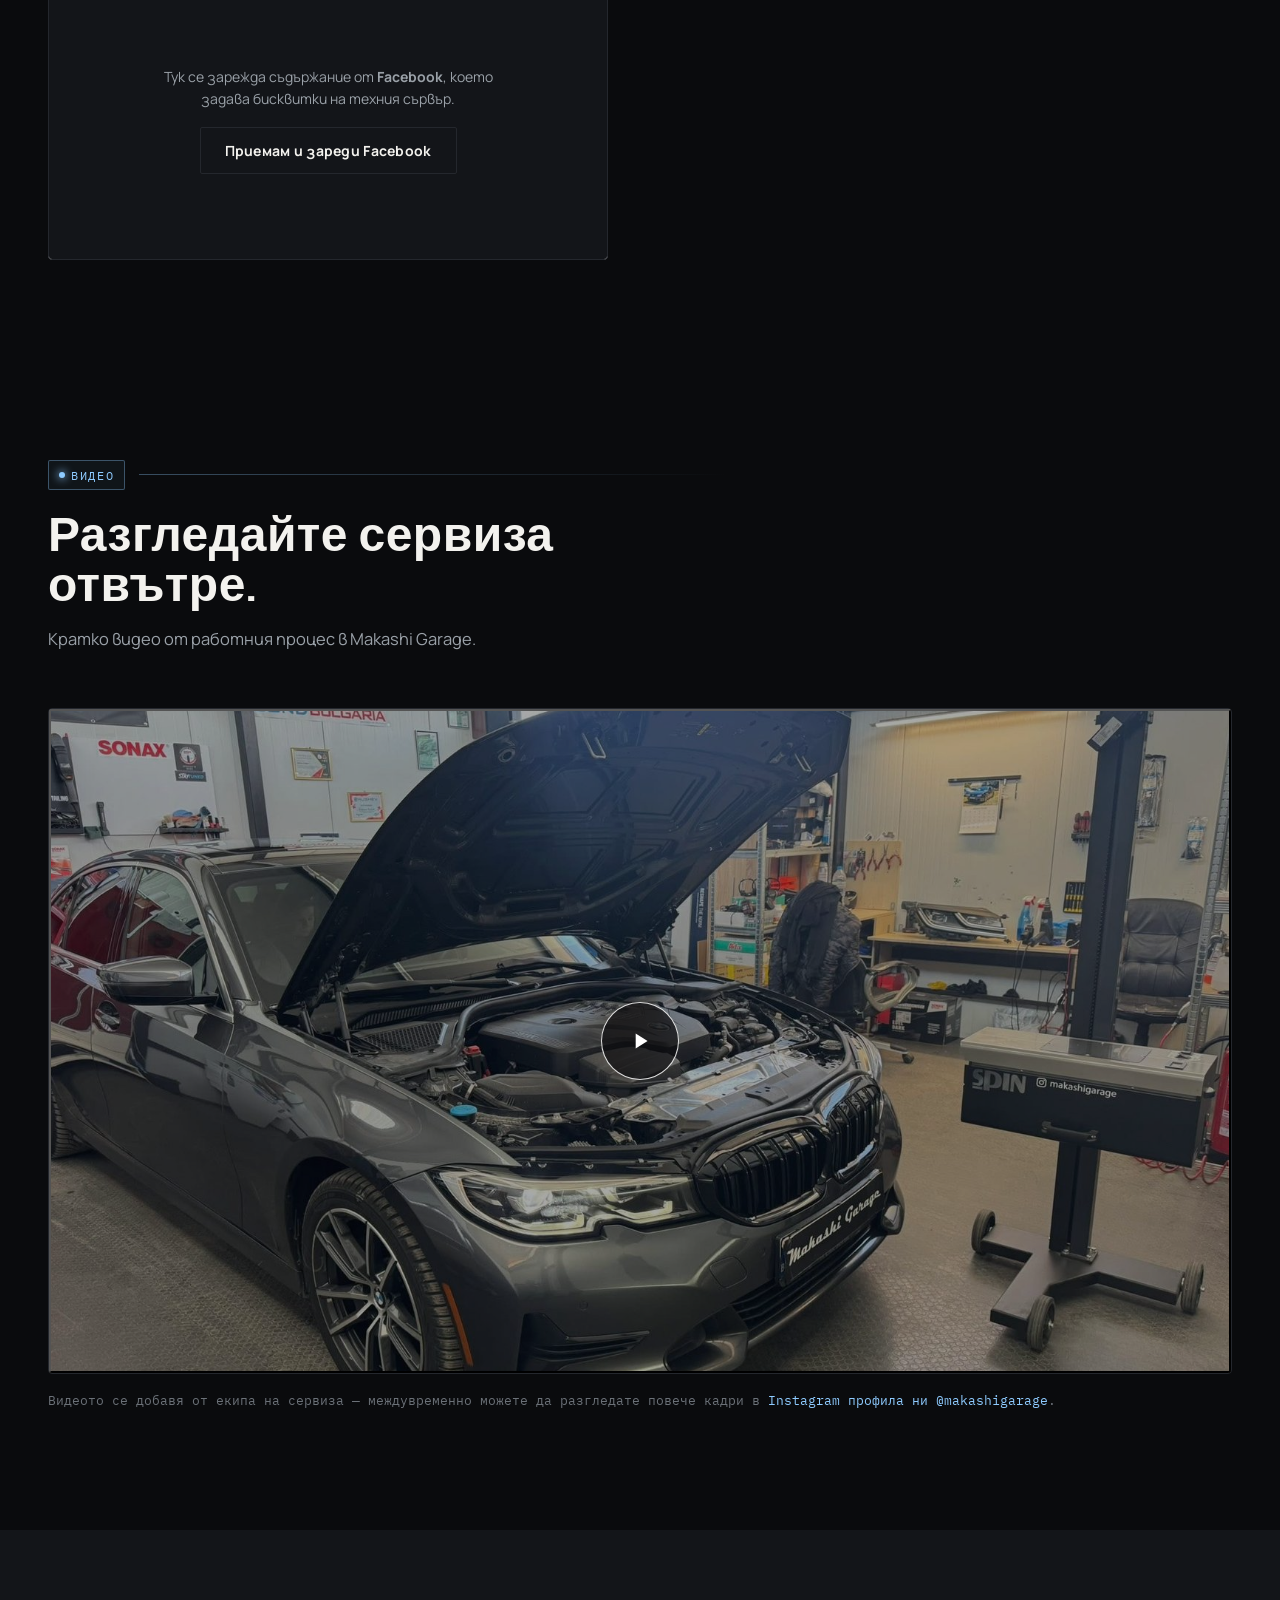
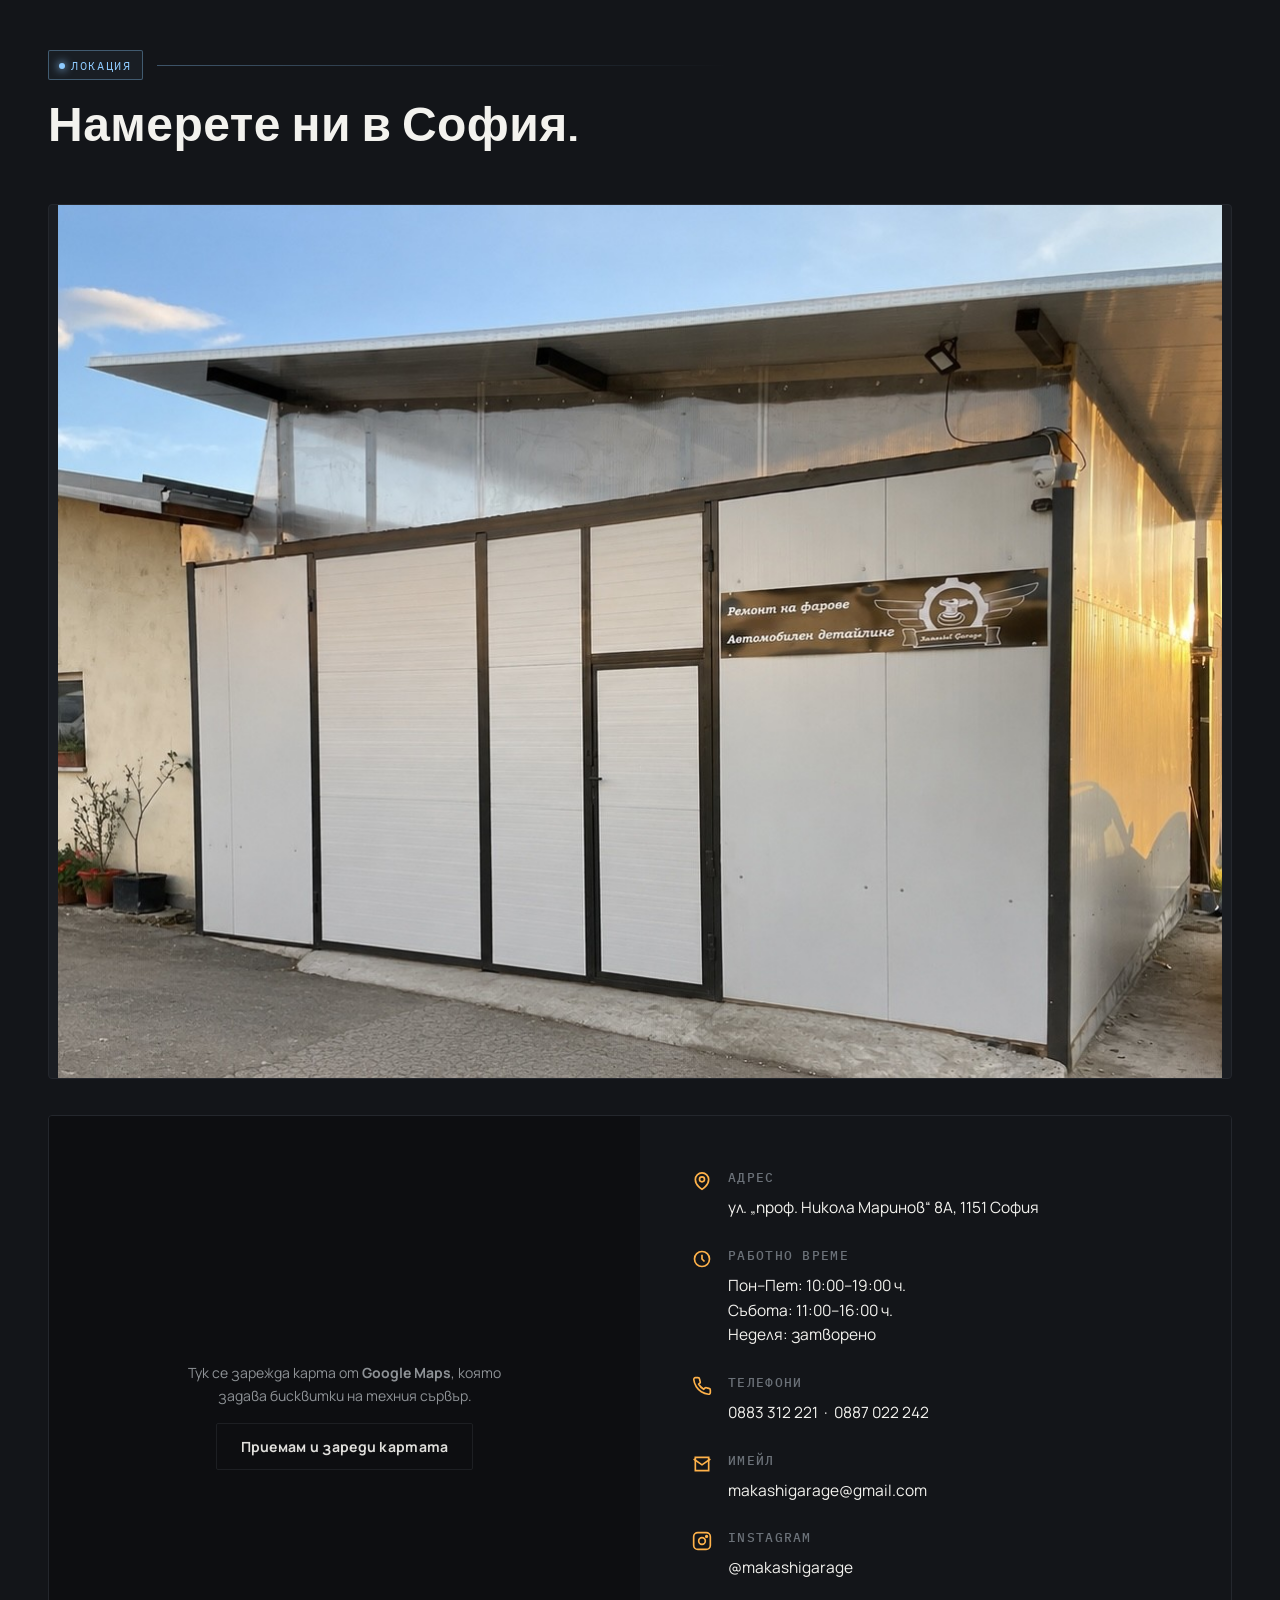
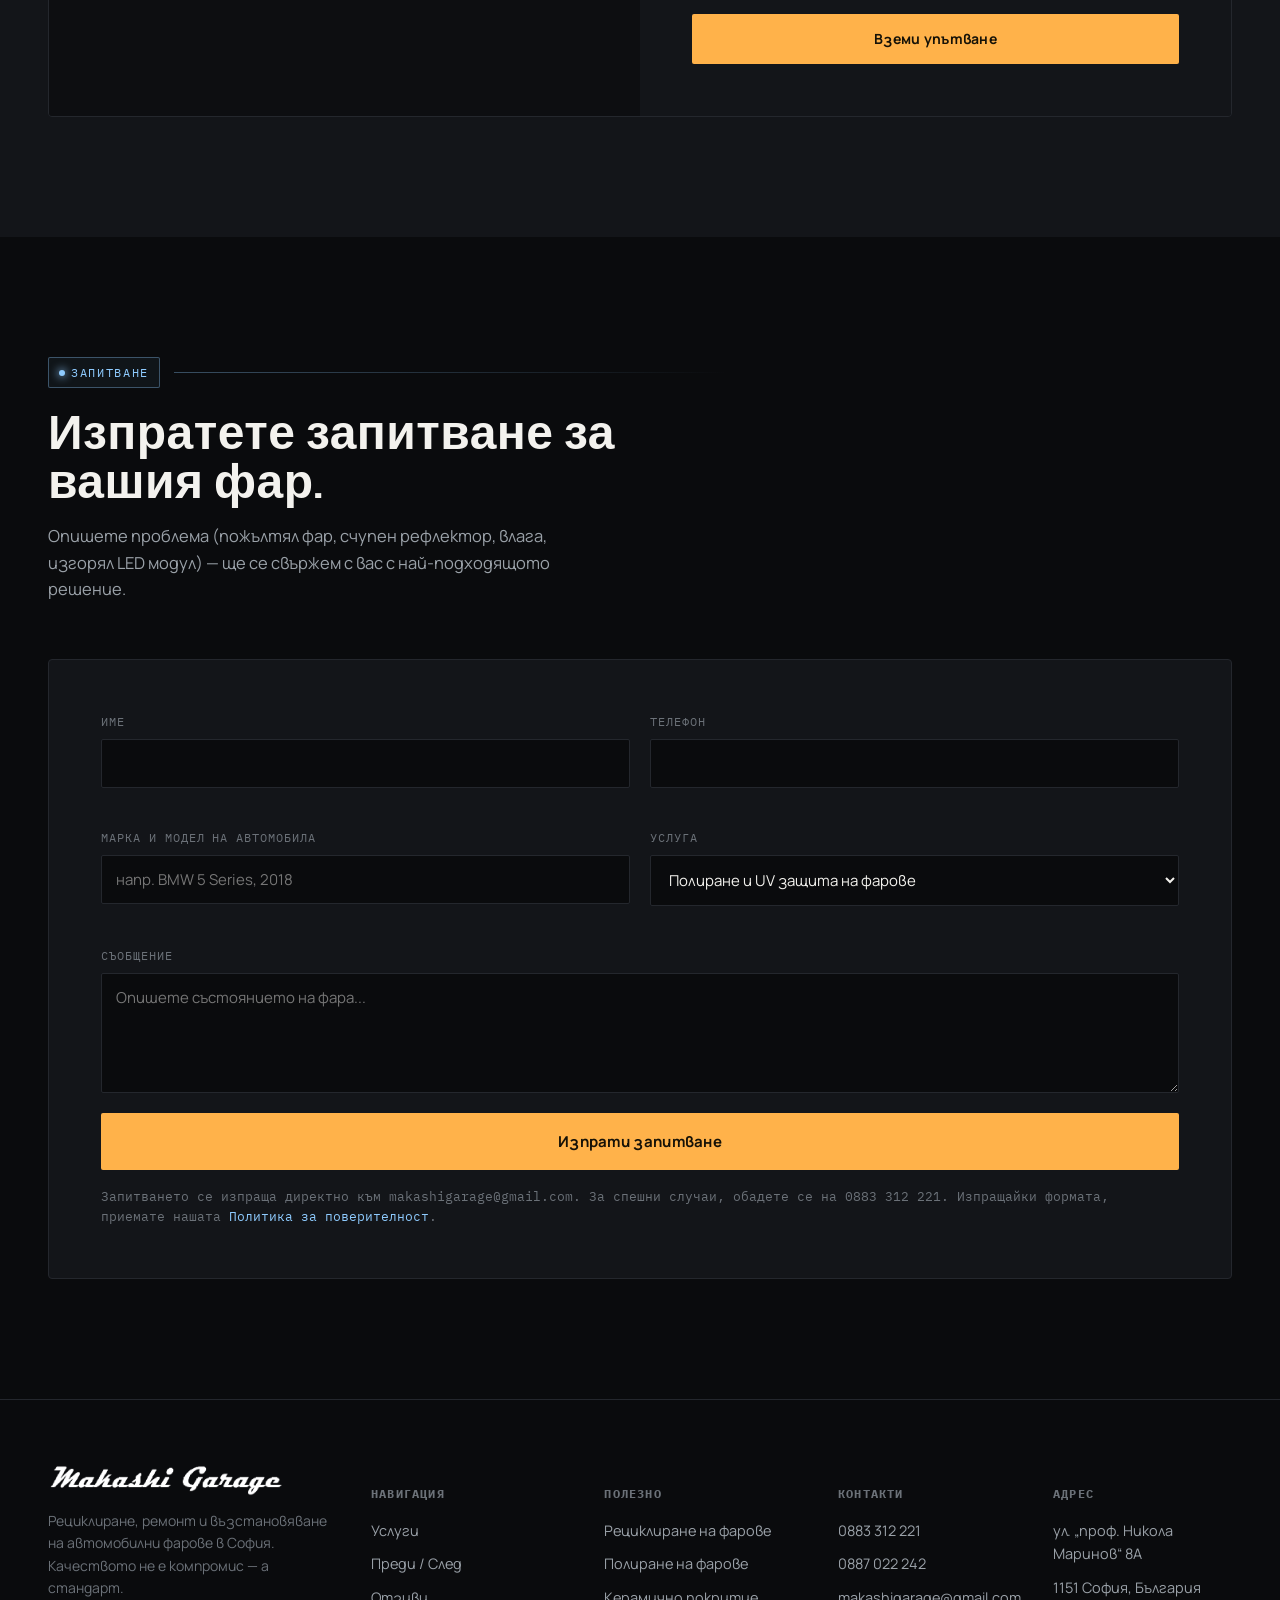
==== commit 40b40771: "Add files via upload" ====
--- a/makashi-garage-site/index.html
+++ b/makashi-garage-site/index.html
@@ -4,8 +4,8 @@
 <meta charset="UTF-8">
 <meta name="viewport" content="width=device-width, initial-scale=1.0">
 <title>Ремонт и полиране на фарове София | Makashi Garage</title>
-<meta name="description" content="Makashi Garage — сервиз за рециклиране, ремонт и полиране на автомобилни фарове в София. Полиране с UV защита, възстановяване на рефлектори, LED/Bi-LED и ксенон модули, ремонт на електрически инсталации. Работим с всички марки автомобили.">
-<meta name="keywords" content="ремонт на фарове София, полиране на фарове, рециклиране на фарове, възстановяване на фарове, UV защита фарове, ремонт рефлектори, LED фарове, ксенон ремонт, Makashi Garage">
+<meta name="description" content="Makashi Garage — сервиз за ремонтиране, рециклиране и полиране на автомобилни фарове в София. Полиране с UV защита, възстановяване на рефлектори, LED/Bi-LED и ксенон модули, ремонт на електрически инсталации. Работим с всички марки автомобили.">
+<meta name="keywords" content="ремонт на фарове София, ремонтиране на фарове, реставрация на фарове, поправка на фарове, полиране на фарове, рециклиране на фарове, възстановяване на фарове, полиране на лупи, смяна на стъкла на фарове, UV защита фарове, ремонт рефлектори, LED фарове, ксенон ремонт, ремонт на диодни стопове, Makashi Garage">
 <meta name="robots" content="index, follow, max-image-preview:large">
 <meta name="author" content="Makashi Garage">
 <link rel="canonical" href="https://makashi.bg/">
@@ -125,7 +125,7 @@
     <div class="container hero-content">
       <div class="etch">E4 · MAKASHI GARAGE · SOFIA</div>
       <h1>Втори живот<br>за фаровете на <em>вашия автомобил</em>.</h1>
-      <p class="hero-sub">Рециклиране, ремонт и възстановяване на автомобилни фарове — с внимание към всеки детайл, за по-добра видимост, безопасност и перфектен външен вид. Работим с всички марки и модели.</p>
+      <p class="hero-sub">Рециклиране, ремонтиране и възстановяване на автомобилни фарове — с внимание към всеки детайл, за по-добра видимост, безопасност и перфектен външен вид. Работим с всички марки и модели.</p>
       <div class="hero-ctas">
         <a href="#zapitване" class="btn btn-primary btn-lg">Изпрати запитване</a>
         <a href="#predi-sled" class="btn btn-ghost btn-lg">Виж резултати преди / след</a>
@@ -153,7 +153,7 @@
     <div class="container about-grid">
       <div class="about-copy reveal">
         <div class="eyebrow-row"><span class="etch">За нас</span><span class="rule"></span></div>
-        <h2 style="font-size:clamp(28px,3.4vw,40px); margin-bottom:22px;">Специализиран сервиз за рециклиране, ремонт и възстановяване на фарове.</h2>
+        <h2 style="font-size:clamp(28px,3.4vw,40px); margin-bottom:22px;">Специализиран сервиз за рециклиране, ремонтиране и възстановяване на фарове.</h2>
         <p>През годините изградихме репутация на коректен партньор, който работи с внимание към всеки детайл. За нас <strong>качеството не е компромис, а стандарт.</strong></p>
         <p>Разполагаме със специализирана техника и богат практически опит при работа с фарове на автомобили от всички марки и модели. Нашият стремеж е всеки клиент да получи надеждно решение, дълготраен резултат и професионално обслужване.</p>
         <p>Видимостта на пътя е ключова за безопасното шофиране. С течение на времето фаровете помътняват, рефлекторите губят отражателните си свойства, а интензитетът на светлинния поток намалява значително. Ние предлагаме професионални решения за възстановяване, използвайки качествени материали, специализирано оборудване и доказани технологии — без необходимост от скъпа подмяна.</p>
@@ -184,7 +184,7 @@
           <span class="etch">REF 01</span>
           <svg class="service-icon" viewBox="0 0 24 24" fill="none" stroke="currentColor" stroke-width="1.6"><circle cx="12" cy="12" r="9"/><circle cx="12" cy="12" r="4"/><path d="M12 3v3M12 18v3M3 12h3M18 12h3"/></svg>
           <h3>Полиране и защита на фарове и стопове</h3><svg class="service-chevron" viewBox="0 0 24 24" fill="none" stroke="currentColor" stroke-width="2"><path d="M6 9l6 6 6-6"/></svg>
-          <p>Възстановяваме прозрачността на пожълтели и надраскани фарове чрез професионално машинно полиране, след което поставяме UV защитно фолио срещу повторно помътняване и надраскване. <a href="/polirane-na-farove.html" style="color:var(--accent-cold);">Научете повече →</a></p>
+          <p>Възстановяваме прозрачността на пожълтели и надраскани фарове чрез професионално машинно полиране (реставрация), след което поставяме UV защитно фолио срещу повторно помътняване и надраскване. Поправяме и диодни стопове с помътняло или напукано стъкло. <a href="/polirane-na-farove.html" style="color:var(--accent-cold);">Научете повече →</a></p>
         </article>
 
         <article class="service-card reveal">
@@ -198,7 +198,7 @@
           <span class="etch">REF 03</span>
           <svg class="service-icon" viewBox="0 0 24 24" fill="none" stroke="currentColor" stroke-width="1.6"><rect x="3" y="7" width="18" height="12" rx="1.5"/><path d="M7 7V5a2 2 0 0 1 2-2h6a2 2 0 0 1 2 2v2"/></svg>
           <h3>Цялостно рециклиране на фарове</h3><svg class="service-chevron" viewBox="0 0 24 24" fill="none" stroke="currentColor" stroke-width="2"><path d="M6 9l6 6 6-6"/></svg>
-          <p>Пълно разглобяване, почистване, ремонт и възстановяване на фара. Подменяме повредени компоненти, връщаме външния вид и функционалността му. <a href="/remont-i-reciklirane-na-farove.html" style="color:var(--accent-cold);">Научете повече →</a></p>
+          <p>Пълно разглобяване, почистване, ремонт и възстановяване (реновиране) на фара — включително смяна на стъкла на фарове, когато лещата е напукана или счупена. Подменяме повредени компоненти, връщаме външния вид и функционалността му. <a href="/remont-i-reciklirane-na-farove.html" style="color:var(--accent-cold);">Научете повече →</a></p>
         </article>
 
         <article class="service-card reveal">
@@ -212,7 +212,7 @@
           <span class="etch">REF 05</span>
           <svg class="service-icon" viewBox="0 0 24 24" fill="none" stroke="currentColor" stroke-width="1.6"><path d="M9 18h6M10 22h4M12 2a7 7 0 0 0-4 12.7c.6.5 1 1.2 1 2.3h6c0-1.1.4-1.8 1-2.3A7 7 0 0 0 12 2z"/></svg>
           <h3>LED, Bi-LED и ксенонови модули</h3><svg class="service-chevron" viewBox="0 0 24 24" fill="none" stroke="currentColor" stroke-width="2"><path d="M6 9l6 6 6-6"/></svg>
-          <p>Подменяме повредени или остарели светлинни модули с нови, качествени компоненти за по-силна, по-равномерна и надеждна светлина.</p>
+          <p>Подменяме повредени или остарели светлинни модули (лупи) с нови, качествени компоненти за по-силна, по-равномерна и надеждна светлина. Включва полиране и вграждане на лупи в съществуващия корпус на фара.</p>
         </article>
 
         <article class="service-card reveal">
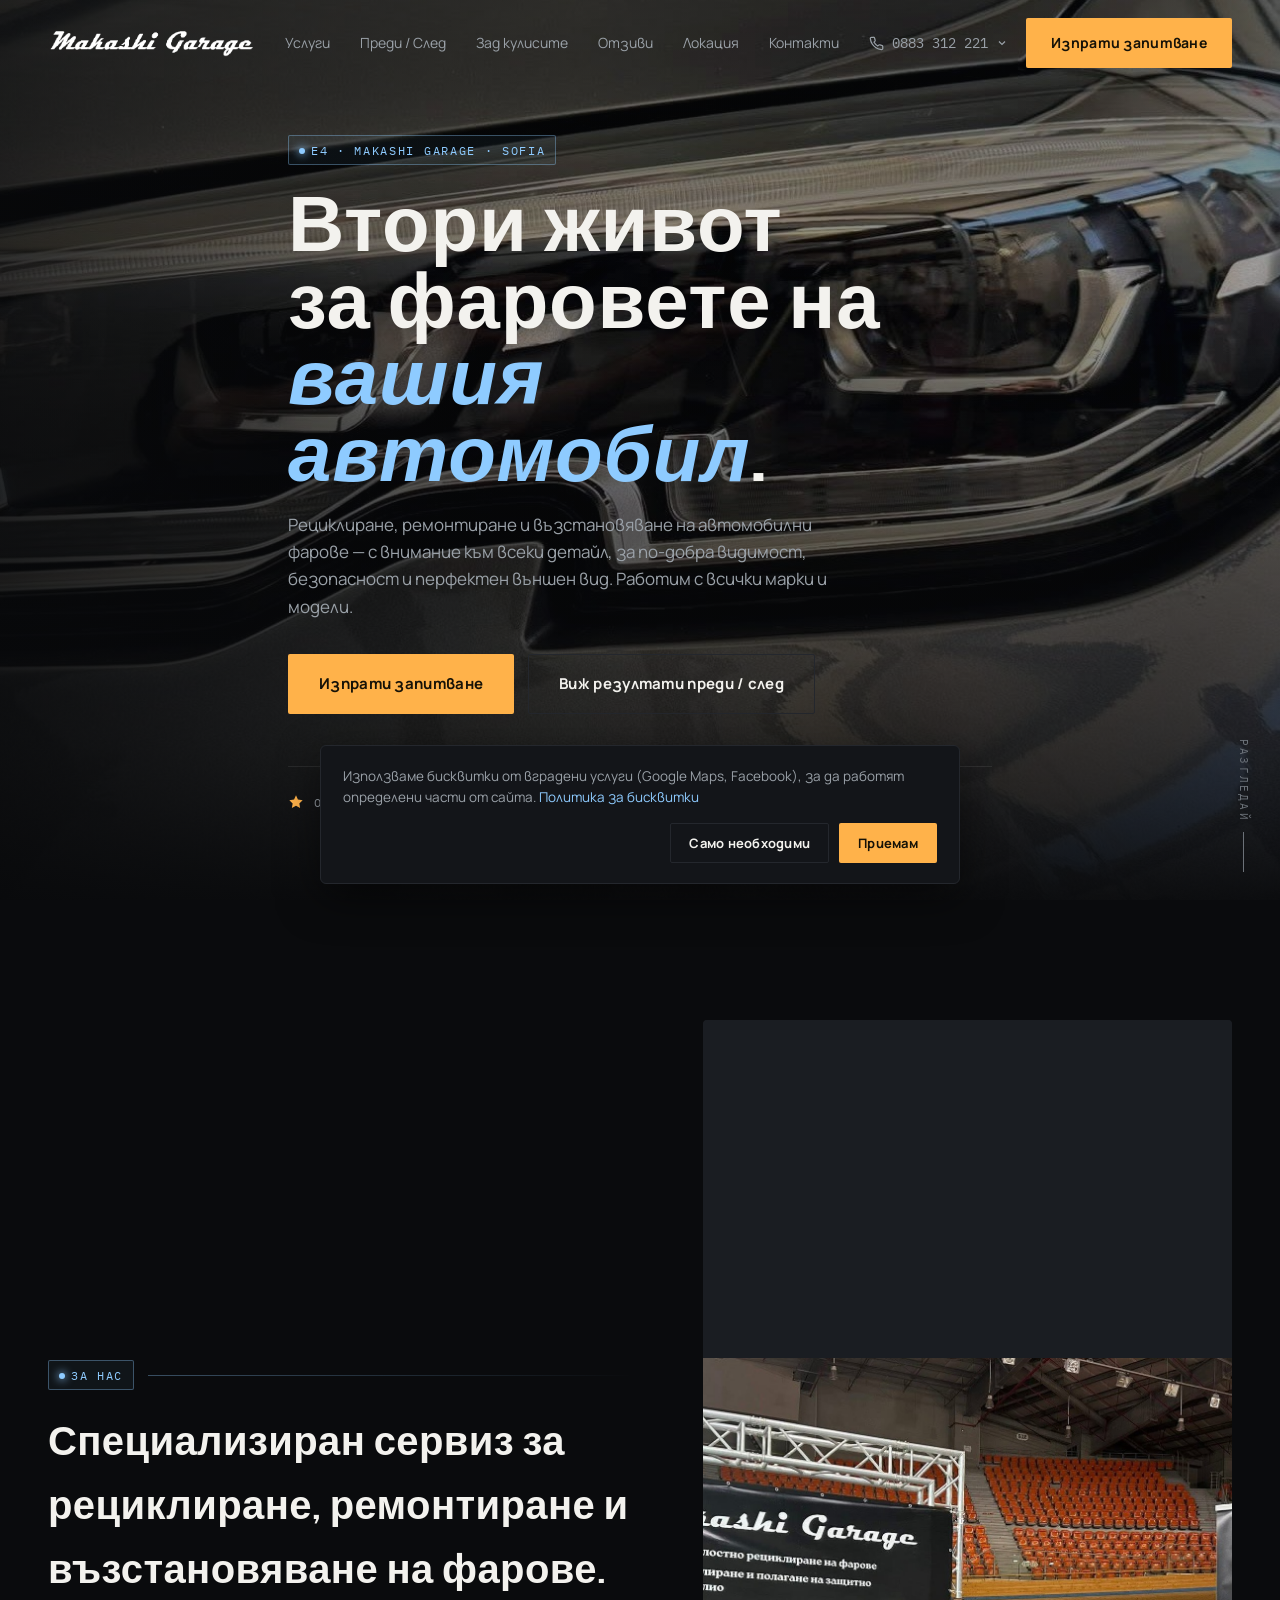
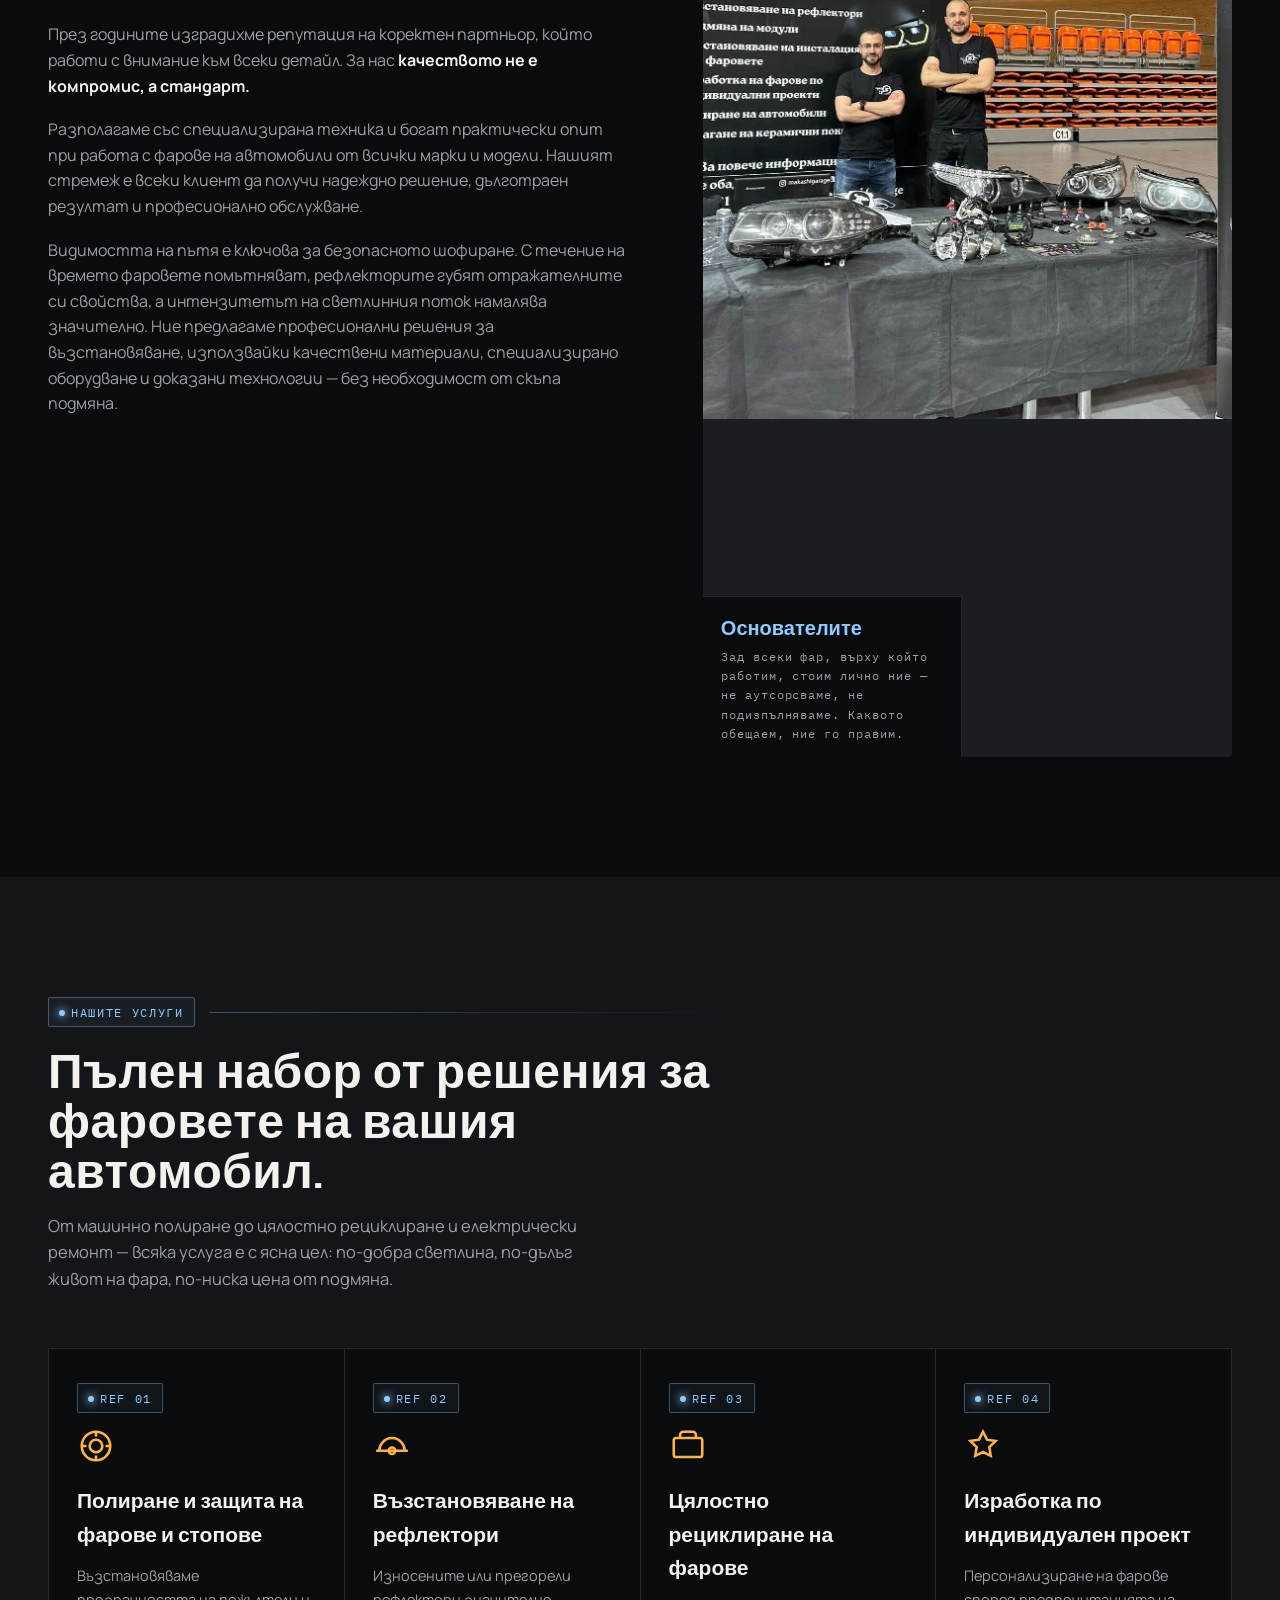
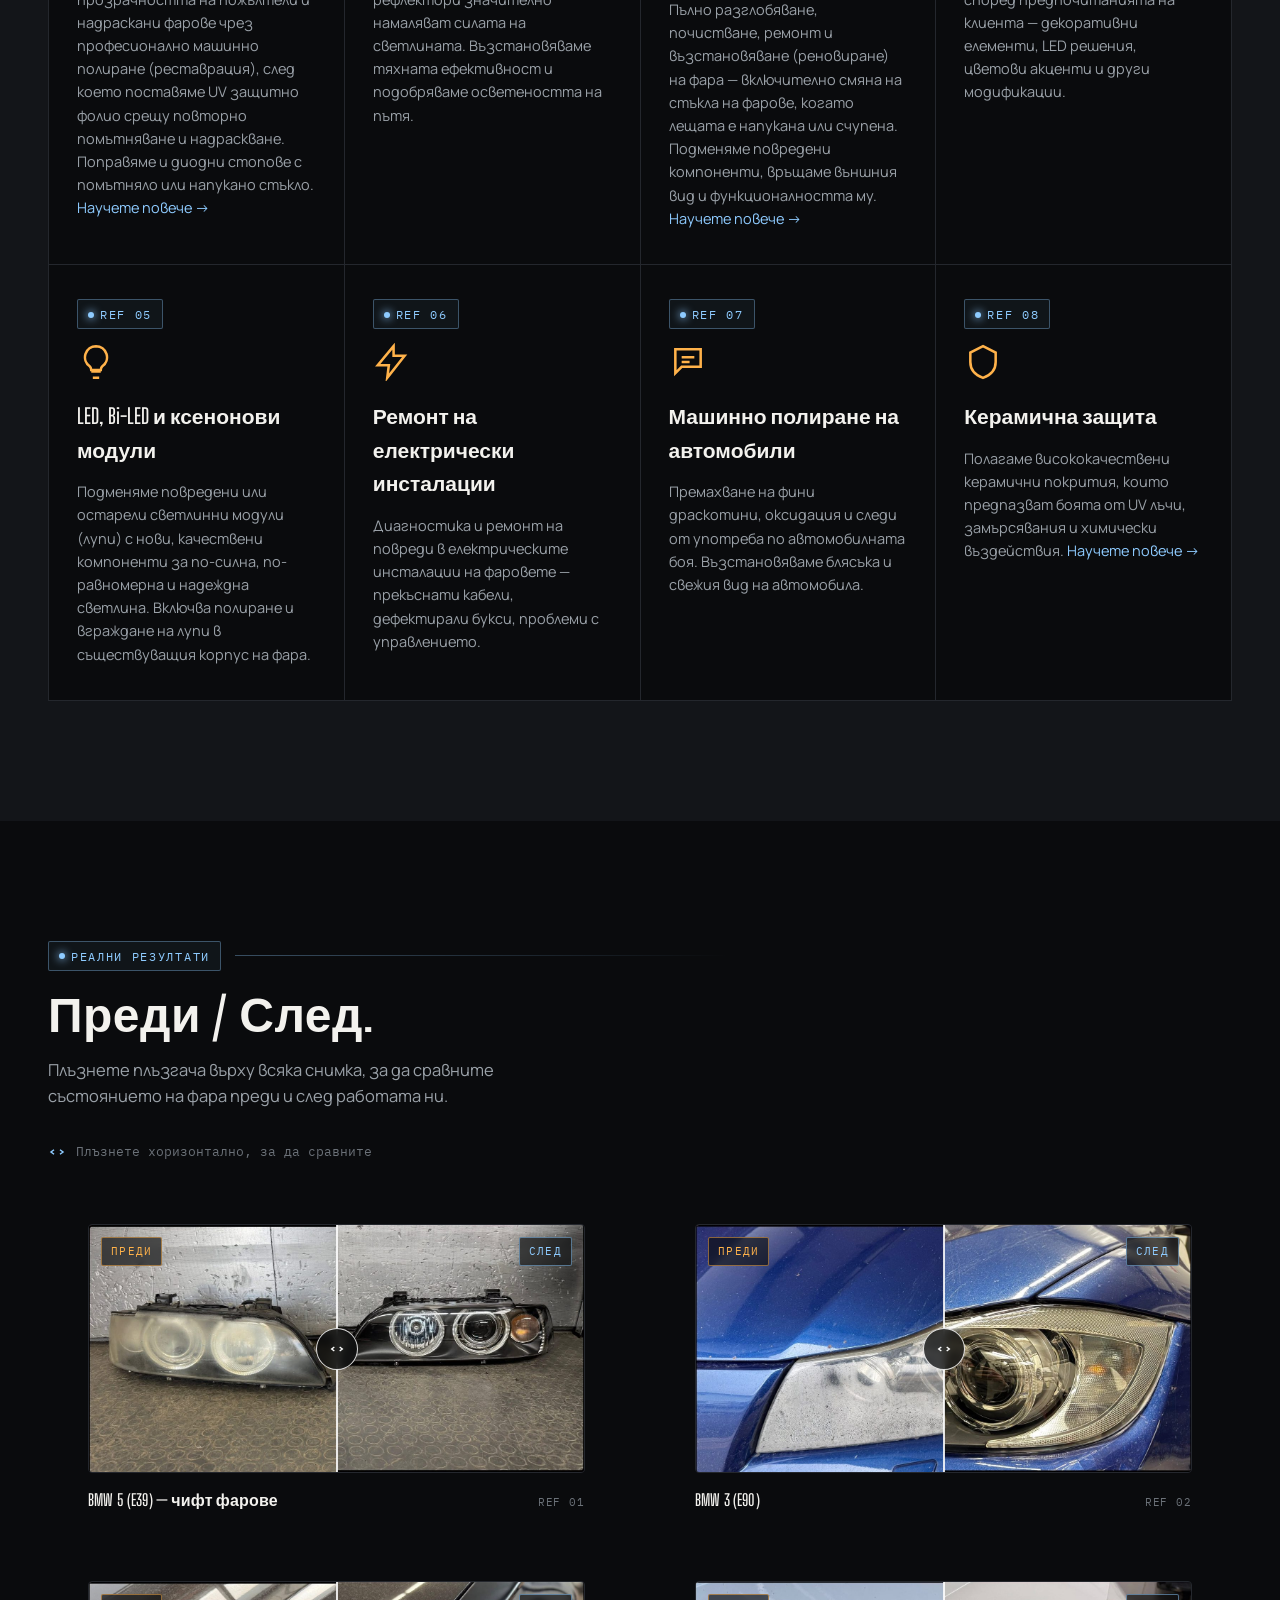
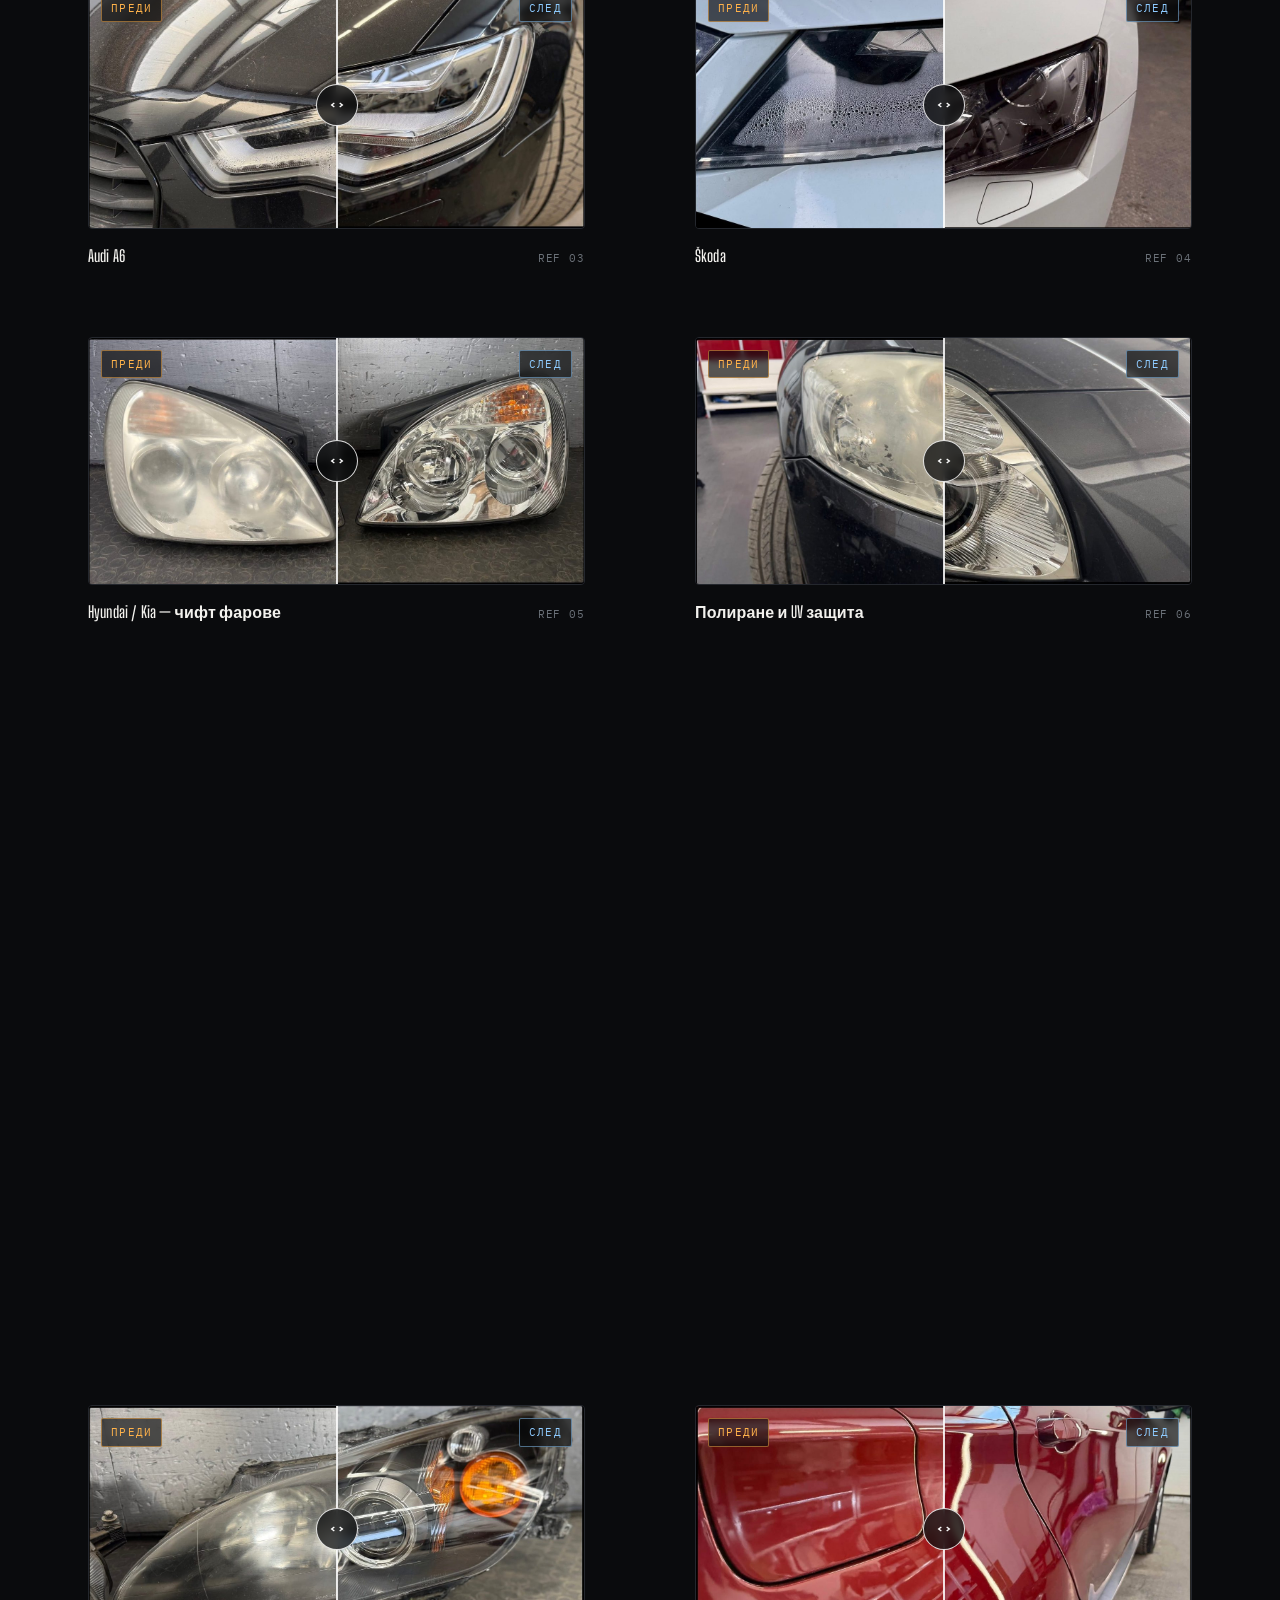
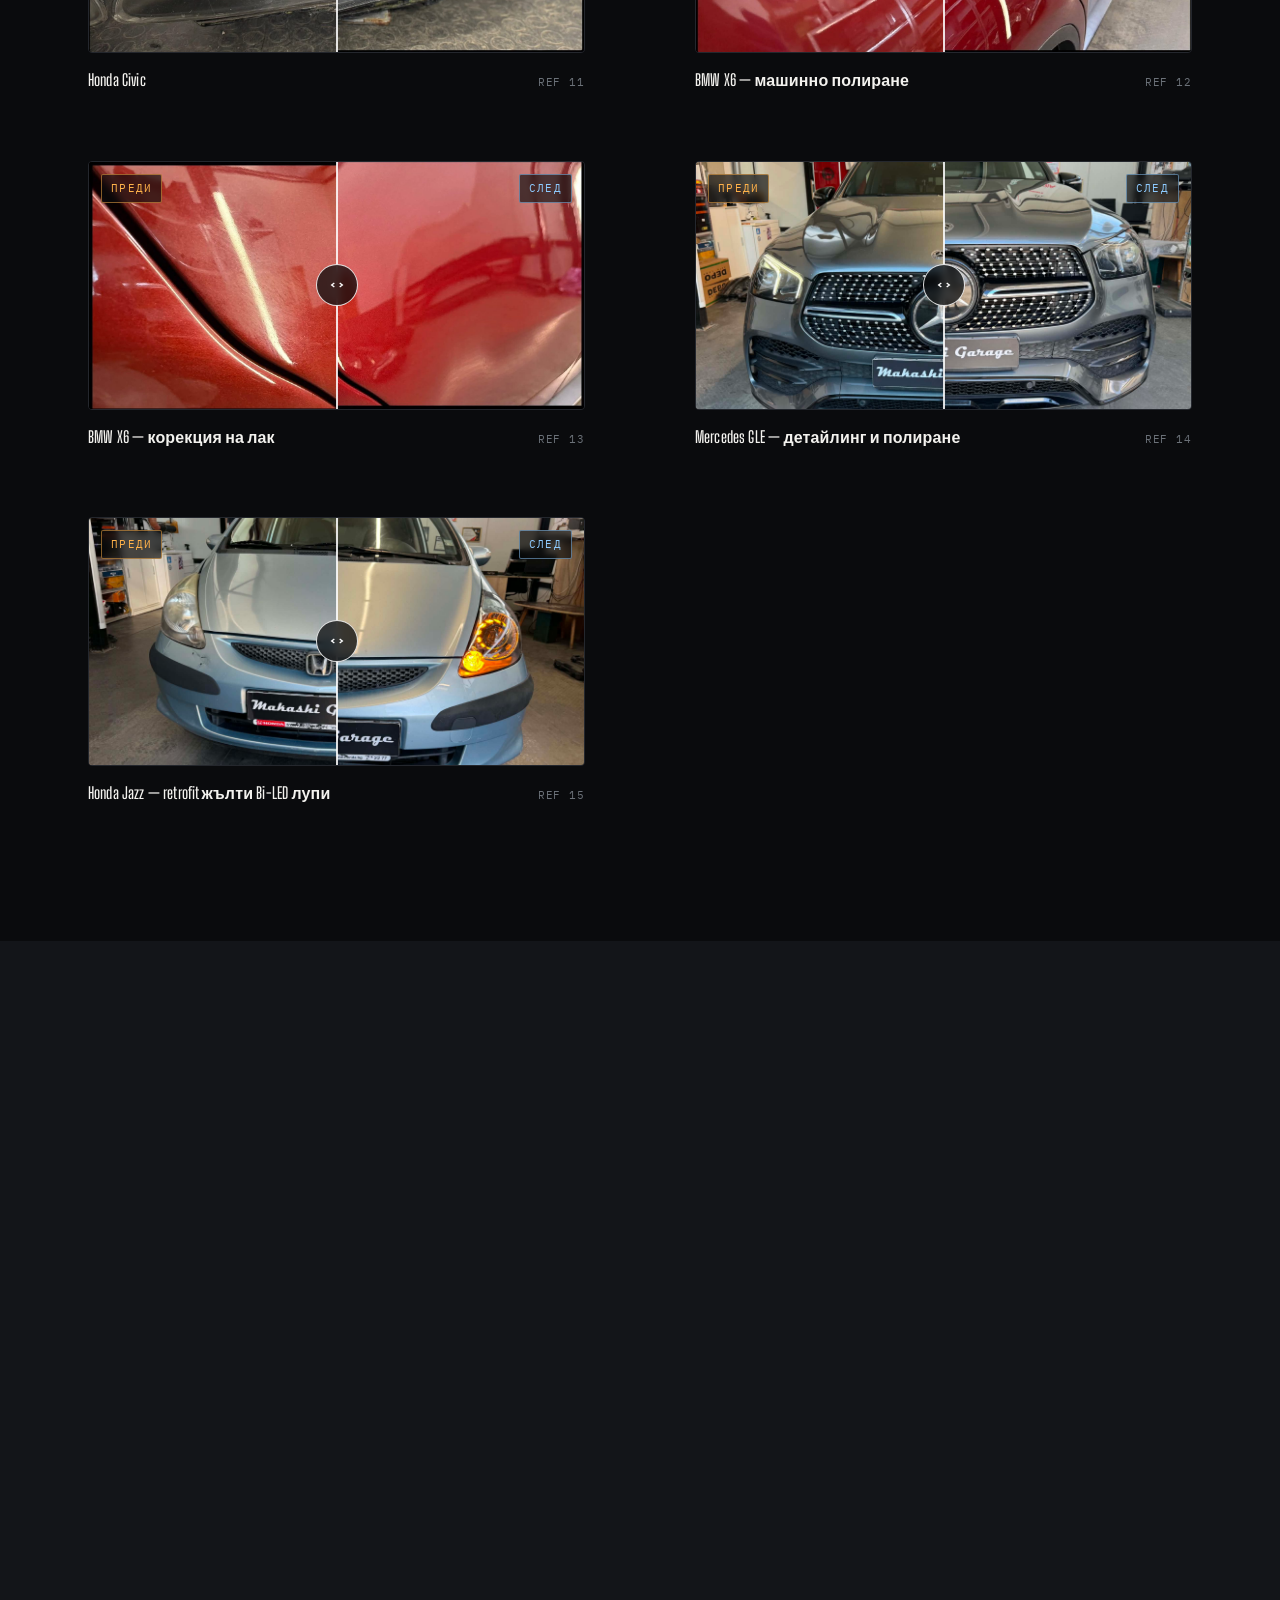
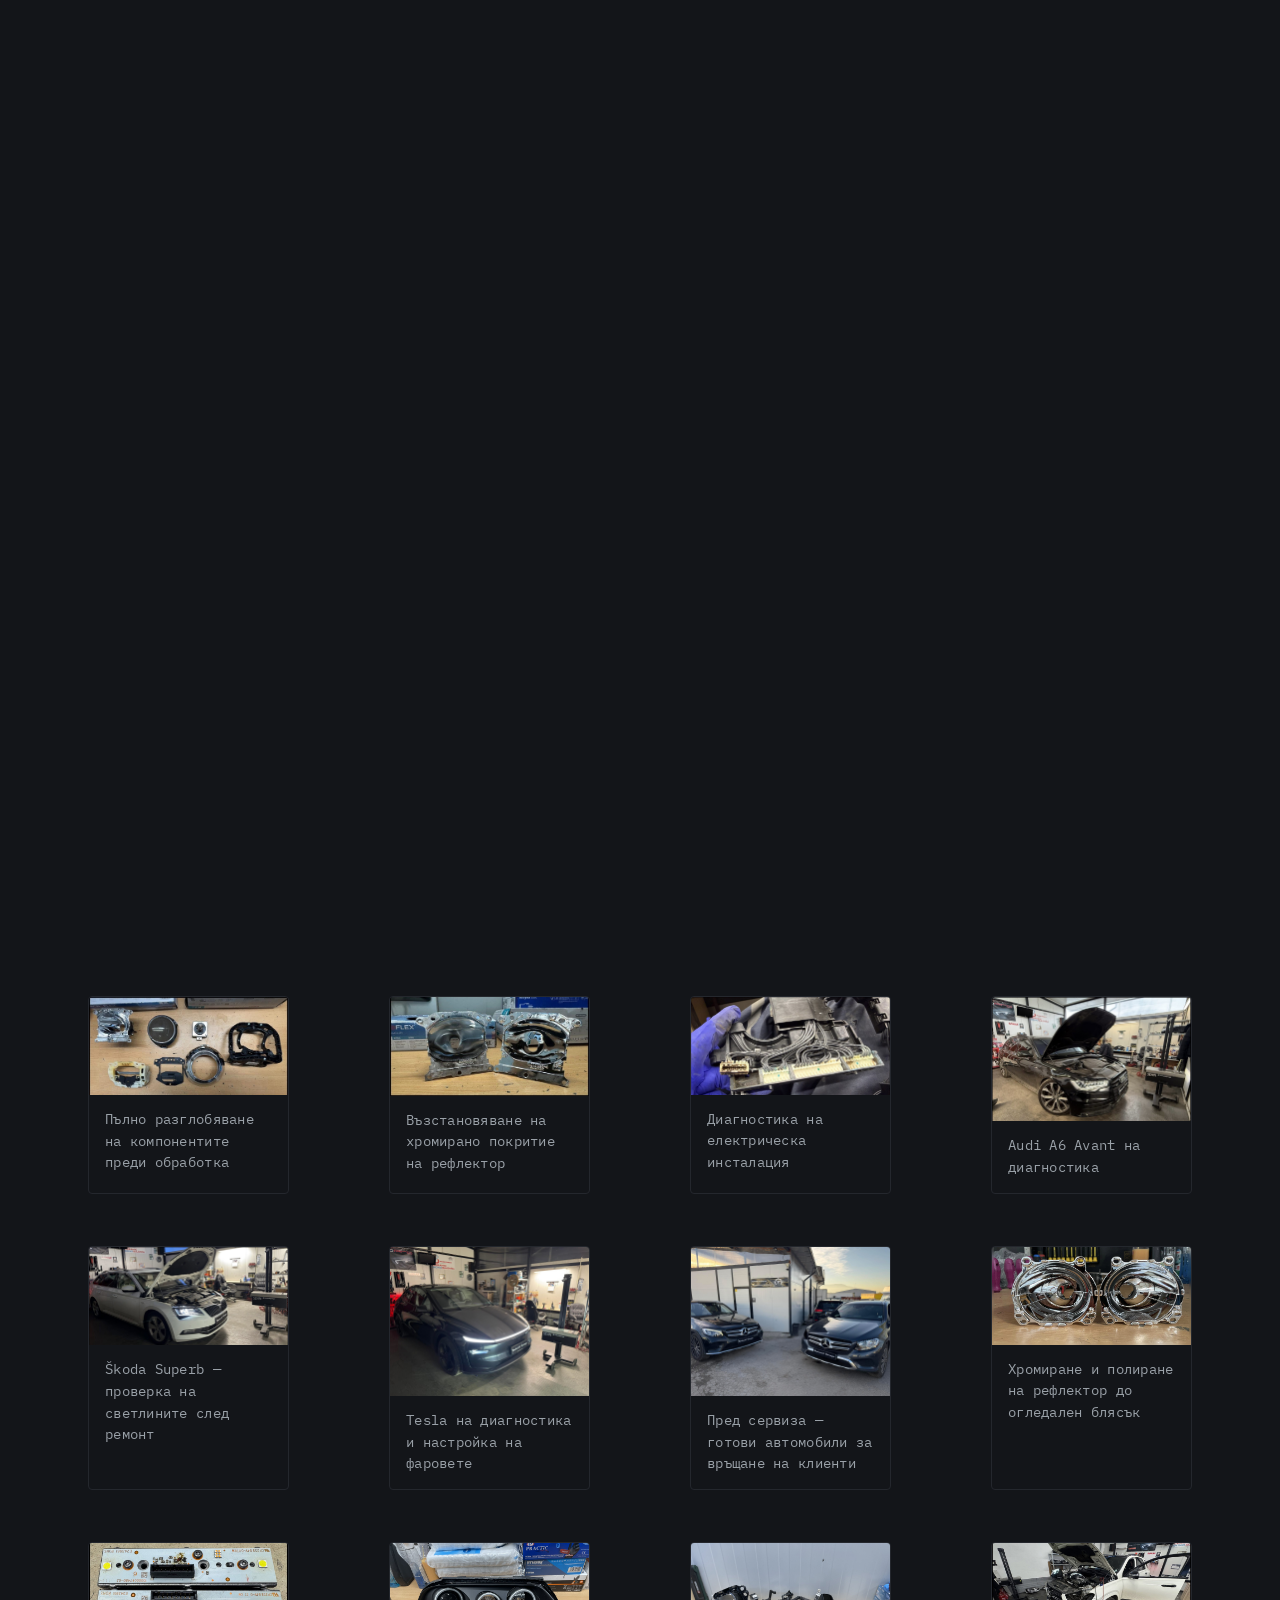
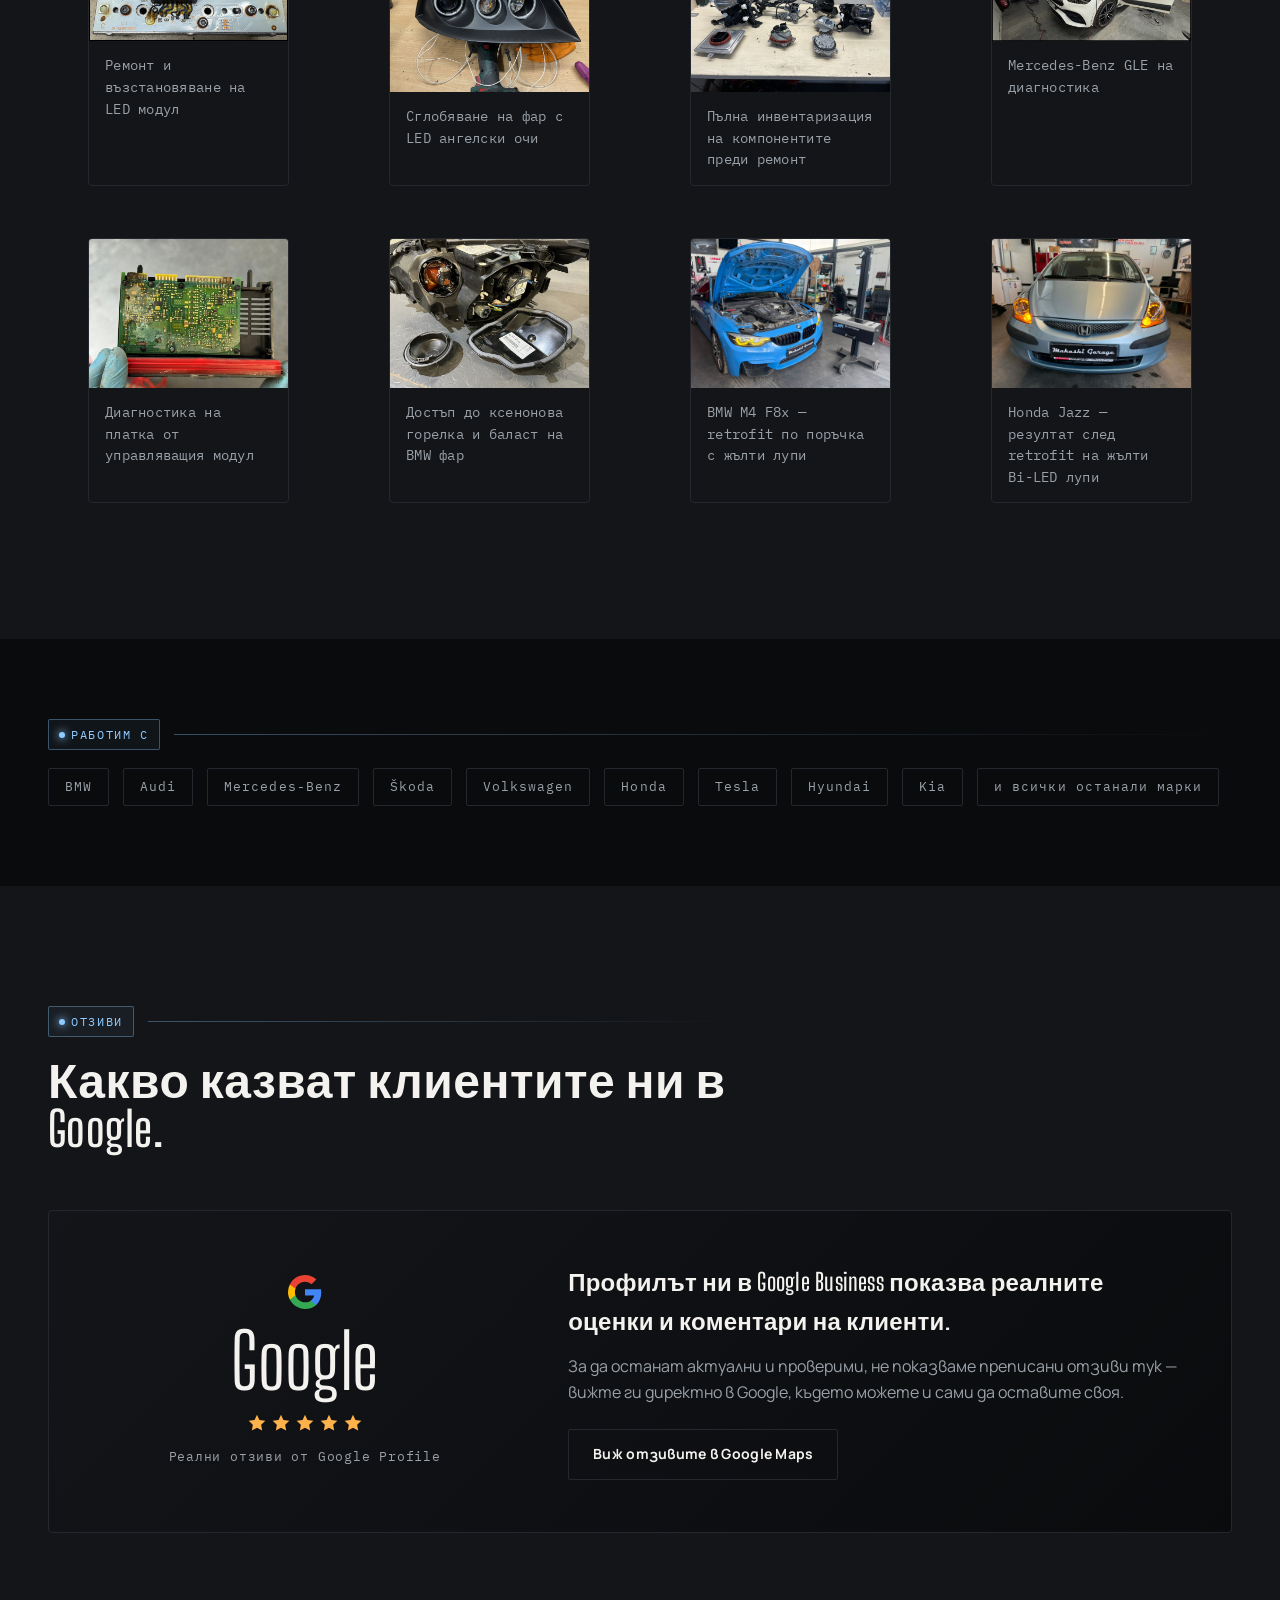
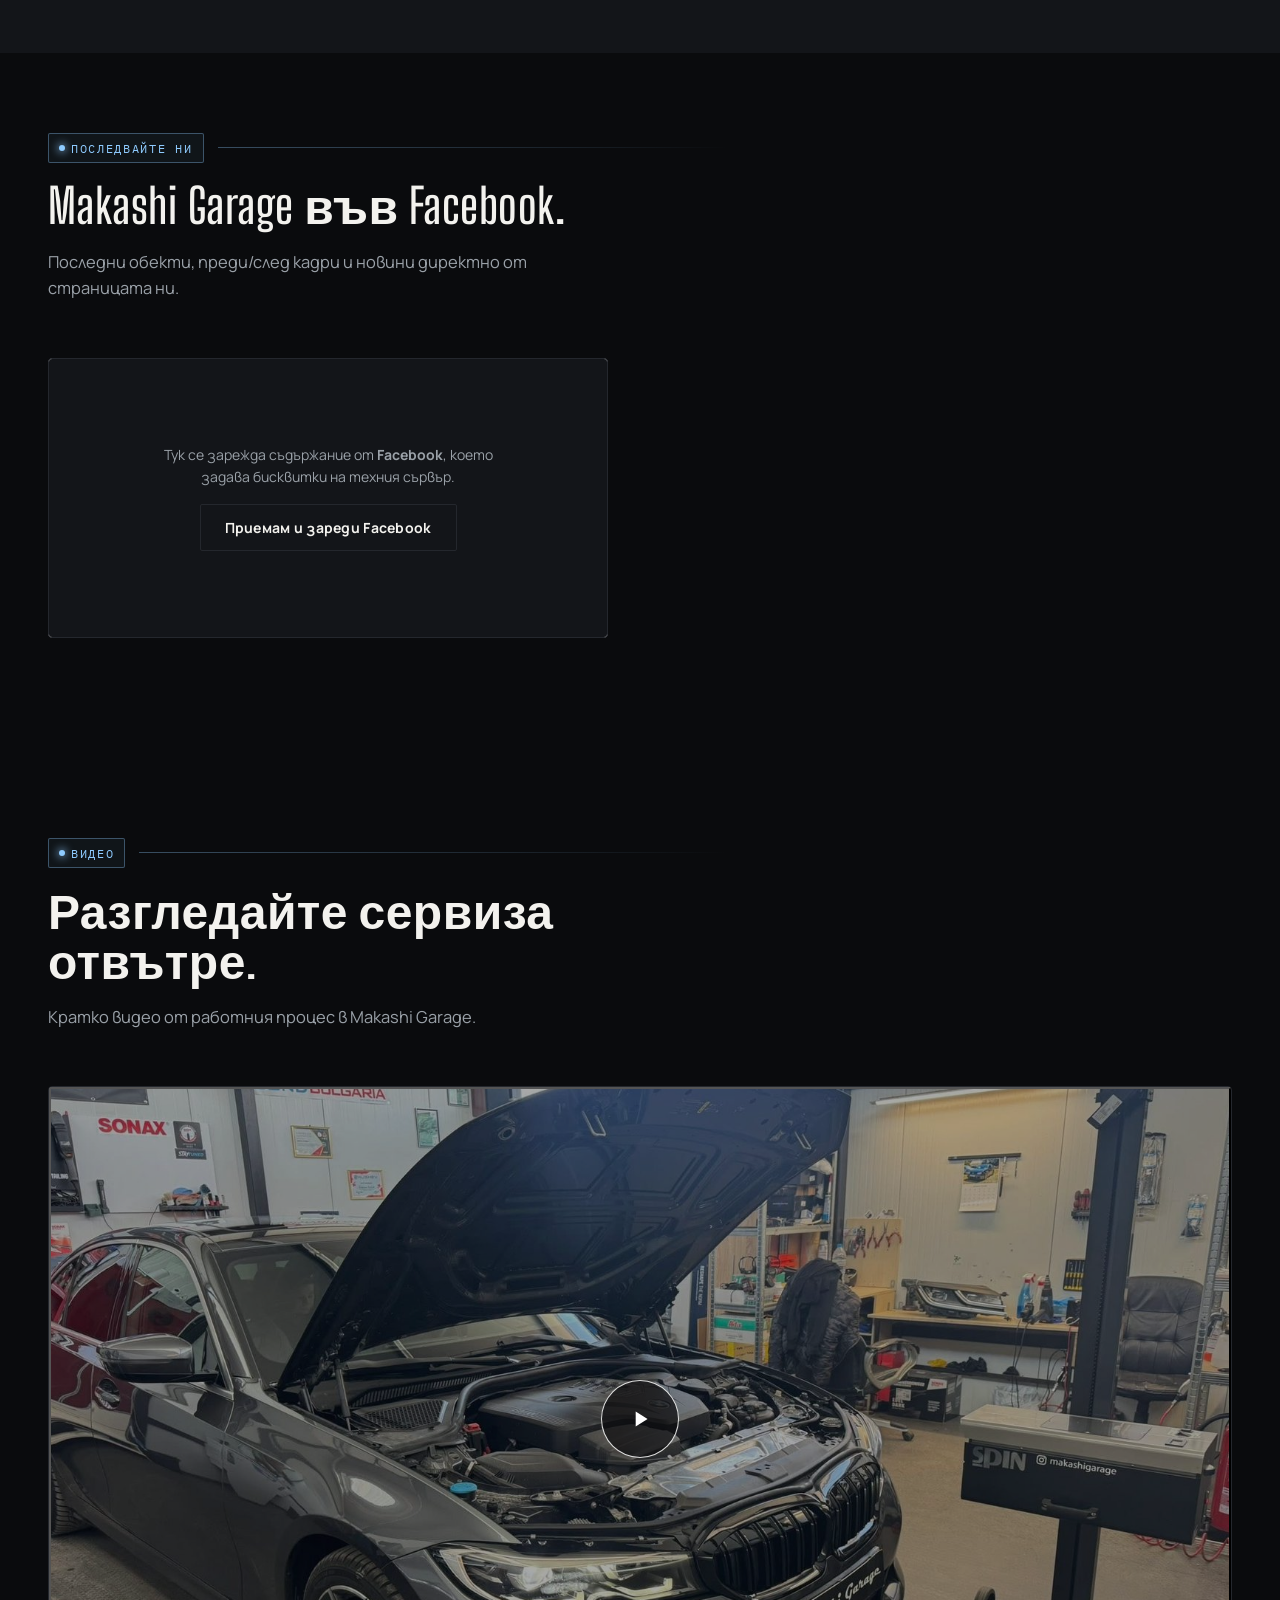
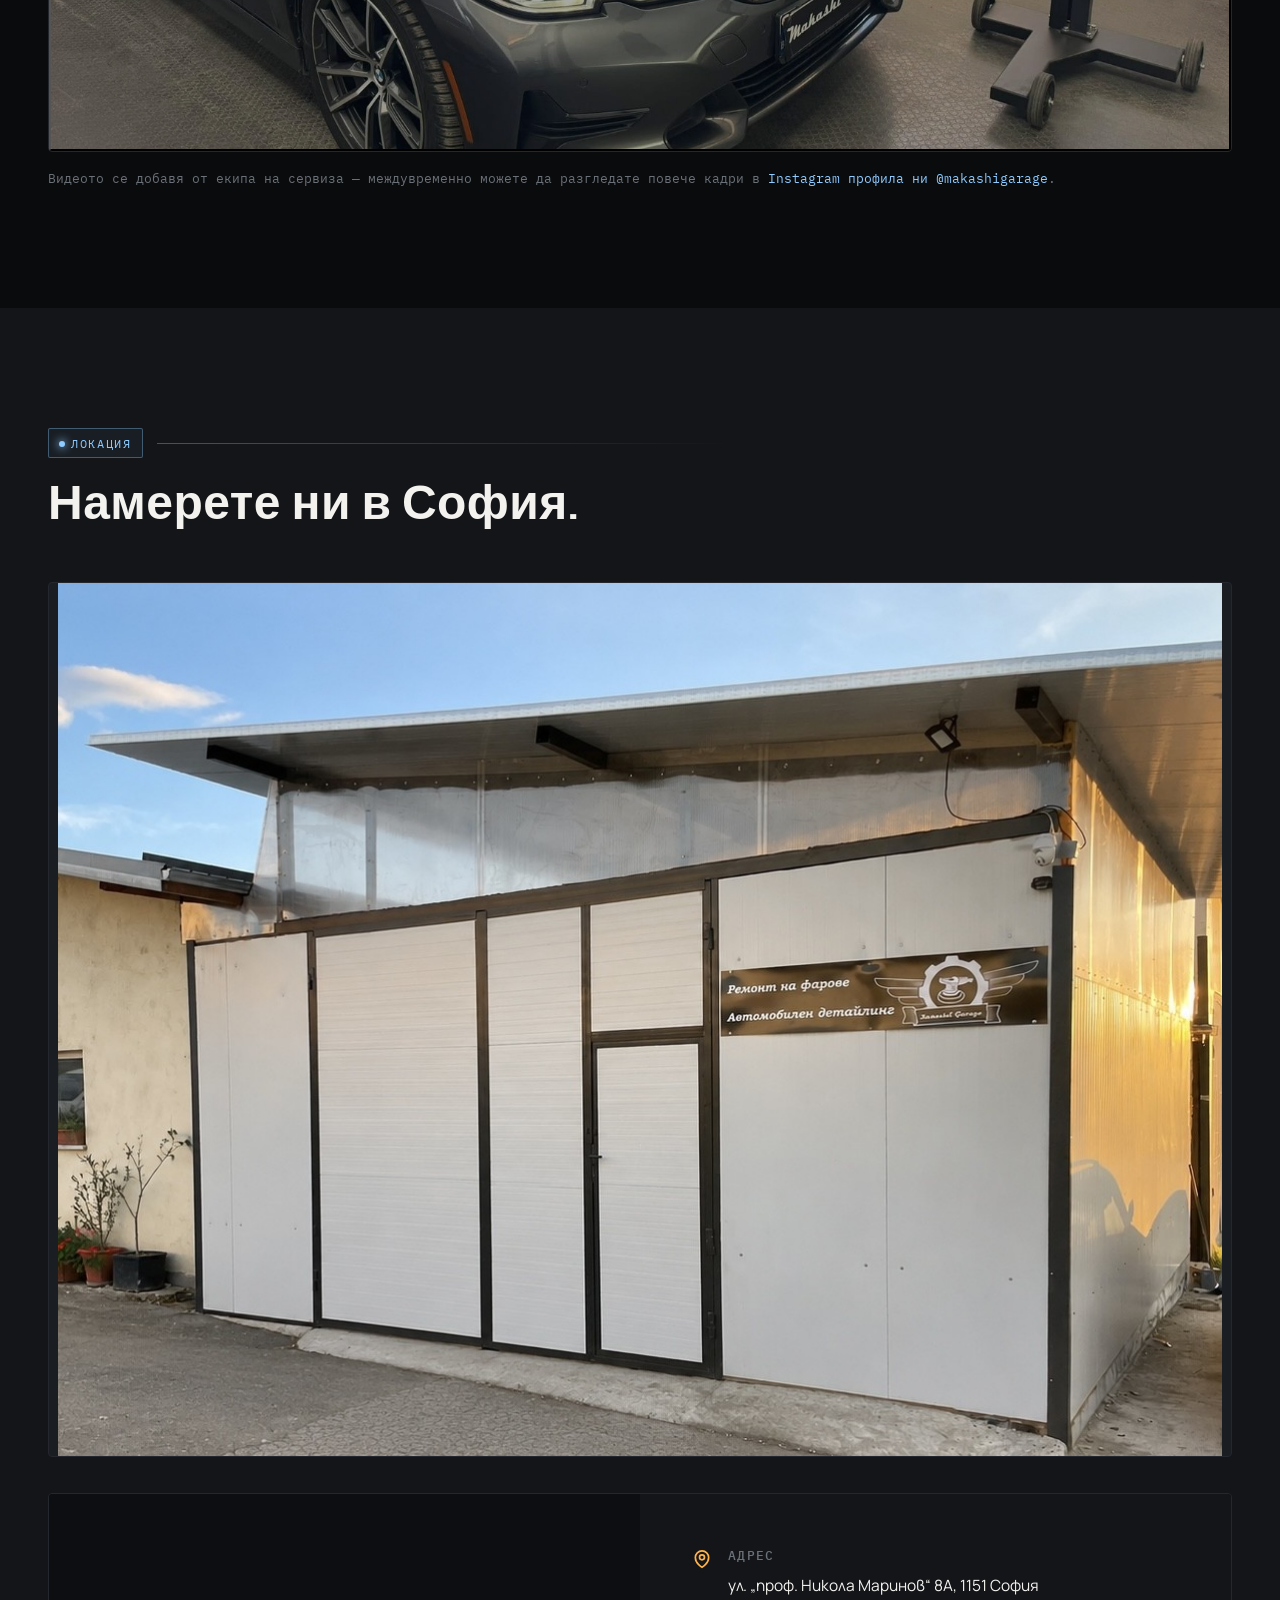
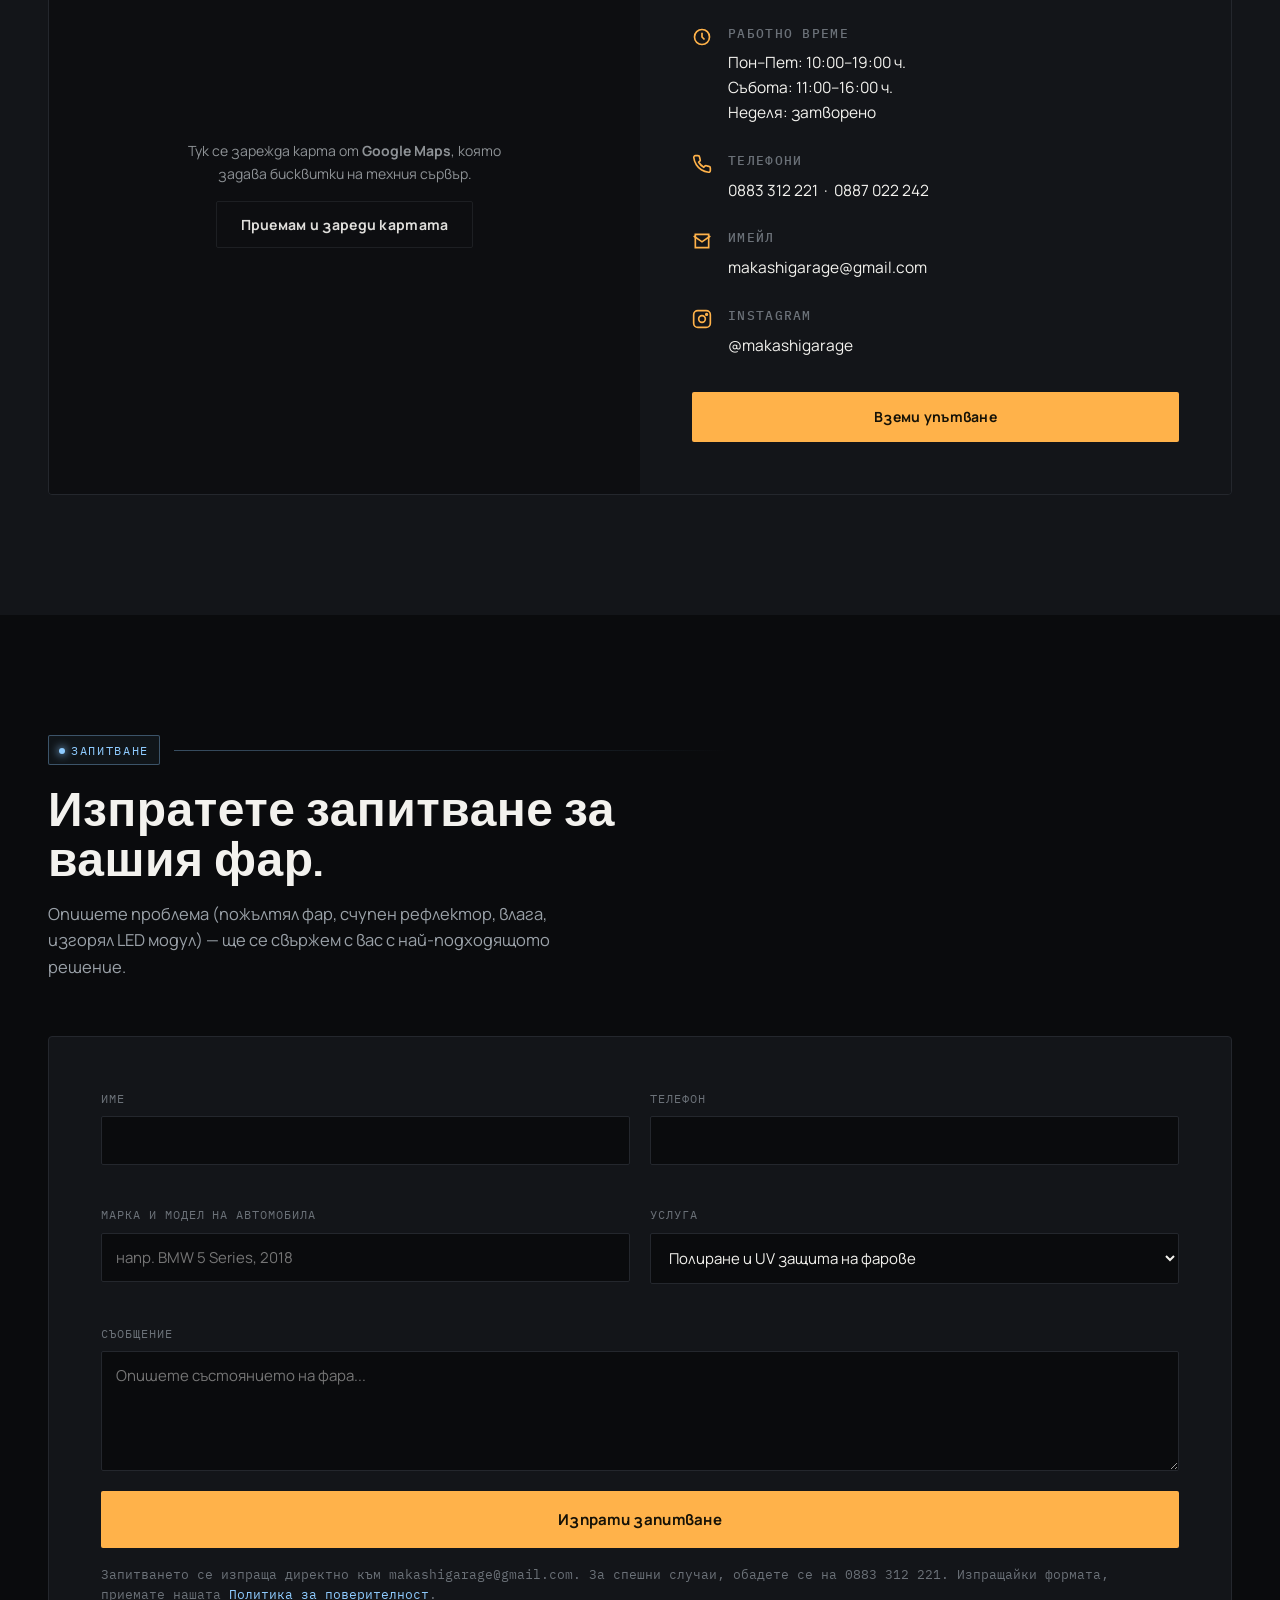
==== commit f1c925eb: "update website with new car images" ====
--- a/makashi-garage-site/index.html
+++ b/makashi-garage-site/index.html
@@ -397,6 +397,26 @@
           </div>
           <figcaption class="ba-caption"><h4>BMW X6 — корекция на лак</h4><span>REF 13</span></figcaption>
         </figure>
+        <figure class="ba-item reveal">
+          <div class="ba-slider" data-ba>
+            <img class="ba-after" src="images/ba/mercedes-gle-headlight-after.jpg" alt="Mercedes GLE след детайлинг и възстановяване на фарове — блестяща каросерия" loading="lazy">
+            <div class="ba-before-wrap"><img src="images/ba/mercedes-gle-headlight-before.jpg" alt="Mercedes GLE преди детайлинг — матова каросерия" loading="lazy"></div>
+            <div class="ba-handle"><div class="ba-handle-grip"><svg width="16" height="16" viewBox="0 0 24 24" fill="none" stroke="currentColor" stroke-width="2"><path d="M8 9l-4 3 4 3M16 9l4 3-4 3"/></svg></div></div>
+            <span class="ba-tag ba-tag-before">Преди</span>
+            <span class="ba-tag ba-tag-after">След</span>
+          </div>
+          <figcaption class="ba-caption"><h4>Mercedes GLE — детайлинг и полиране</h4><span>REF 14</span></figcaption>
+        </figure>
+        <figure class="ba-item reveal">
+          <div class="ba-slider" data-ba>
+            <img class="ba-after" src="images/ba/honda-jazz-headlight-after.jpg" alt="Honda Jazz след retrofit на жълти Bi-LED лупи — ярки и стилни фарове" loading="lazy">
+            <div class="ba-before-wrap"><img src="images/ba/honda-jazz-headlight-before.jpg" alt="Honda Jazz преди retrofit — оригинални фарове без светлинна ефективност" loading="lazy"></div>
+            <div class="ba-handle"><div class="ba-handle-grip"><svg width="16" height="16" viewBox="0 0 24 24" fill="none" stroke="currentColor" stroke-width="2"><path d="M8 9l-4 3 4 3M16 9l4 3-4 3"/></svg></div></div>
+            <span class="ba-tag ba-tag-before">Преди</span>
+            <span class="ba-tag ba-tag-after">След</span>
+          </div>
+          <figcaption class="ba-caption"><h4>Honda Jazz — retrofit жълти Bi-LED лупи</h4><span>REF 15</span></figcaption>
+        </figure>
       </div>
     </div>
   </section>
@@ -412,19 +432,19 @@
       <div class="ba-grid">
         <figure class="ba-item reveal">
           <img src="images/detailing/bmw-x6-detailing-1.jpg" alt="BMW X6 след машинно полиране и керамична защита, дълбок блясък на лака" loading="lazy" style="border-radius:var(--radius);border:1px solid var(--line);width:100%;aspect-ratio:16/8;object-fit:cover;">
-          <figcaption class="ba-caption"><h4>BMW X6 — след полиране и керамика</h4><span>REF 14</span></figcaption>
+          <figcaption class="ba-caption"><h4>BMW X6 — след полиране и керамика</h4><span>REF 16</span></figcaption>
         </figure>
         <figure class="ba-item reveal">
           <img src="images/detailing/bmw-x6-detailing-2.jpg" alt="BMW X6 в сервиз Makashi Garage, резултат от цялостен detailing" loading="lazy" style="border-radius:var(--radius);border:1px solid var(--line);width:100%;aspect-ratio:16/8;object-fit:cover;">
-          <figcaption class="ba-caption"><h4>BMW X6 — цялостен detailing</h4><span>REF 15</span></figcaption>
+          <figcaption class="ba-caption"><h4>BMW X6 — цялостен detailing</h4><span>REF 17</span></figcaption>
         </figure>
         <figure class="ba-item reveal">
           <img src="images/detailing/honda-civic-ej1-front-detailing.jpg" alt="Honda Civic EJ1 след полиране на лаковото покритие и керамична защита" loading="lazy" style="border-radius:var(--radius);border:1px solid var(--line);width:100%;aspect-ratio:16/8;object-fit:cover;">
-          <figcaption class="ba-caption"><h4>Honda Civic EJ1 — полиране + керамика</h4><span>REF 16</span></figcaption>
+          <figcaption class="ba-caption"><h4>Honda Civic EJ1 — полиране + керамика</h4><span>REF 18</span></figcaption>
         </figure>
         <figure class="ba-item reveal">
           <img src="images/detailing/honda-civic-ej1-rear-detailing.jpg" alt="Honda Civic EJ1 отзад, резултат след цялостна обработка на лака" loading="lazy" style="border-radius:var(--radius);border:1px solid var(--line);width:100%;aspect-ratio:16/8;object-fit:cover;">
-          <figcaption class="ba-caption"><h4>Honda Civic EJ1</h4><span>REF 17</span></figcaption>
+          <figcaption class="ba-caption"><h4>Honda Civic EJ1</h4><span>REF 19</span></figcaption>
         </figure>
       </div>
     </div>
@@ -498,6 +518,14 @@
         <figure class="process-card reveal" data-lightbox>
           <img src="images/shop/bmw-headlight-internals.jpg" alt="Отворен фар на BMW с видима ксенонова горелка и баласт" loading="lazy" width="1500" height="1125">
           <figcaption>Достъп до ксенонова горелка и баласт на BMW фар</figcaption>
+        </figure>
+        <figure class="process-card reveal" data-lightbox>
+          <img src="images/shop/shop-bmw-m4-hood.jpg" alt="BMW M4 F8x с отворен капак в сервиз Makashi Garage по време на retrofit на фарове" loading="lazy">
+          <figcaption>BMW M4 F8x — retrofit по поръчка с жълти лупи</figcaption>
+        </figure>
+        <figure class="process-card reveal" data-lightbox>
+          <img src="images/shop/shop-honda-jazz-after.jpg" alt="Honda Jazz с жълти Bi-LED лупи след retrofit в Makashi Garage" loading="lazy">
+          <figcaption>Honda Jazz — резултат след retrofit на жълти Bi-LED лупи</figcaption>
         </figure>
       </div>
     </div>
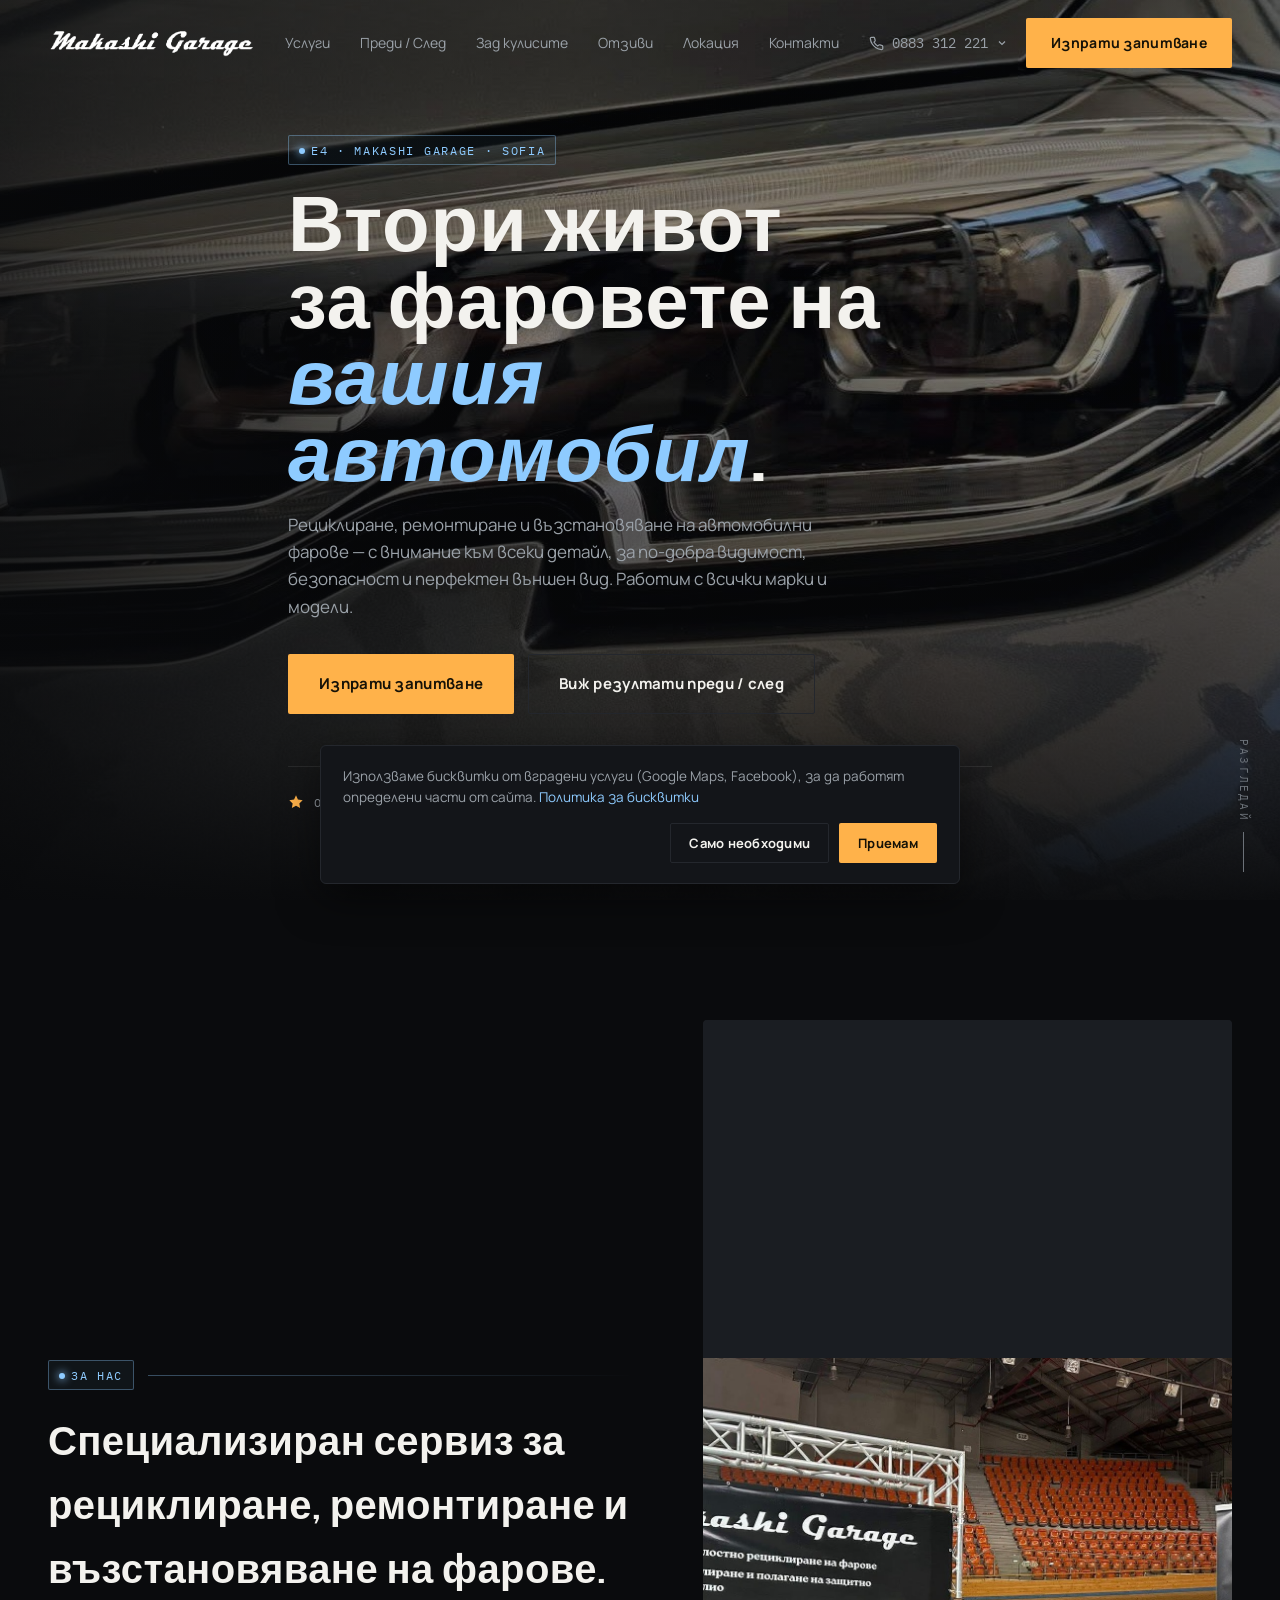
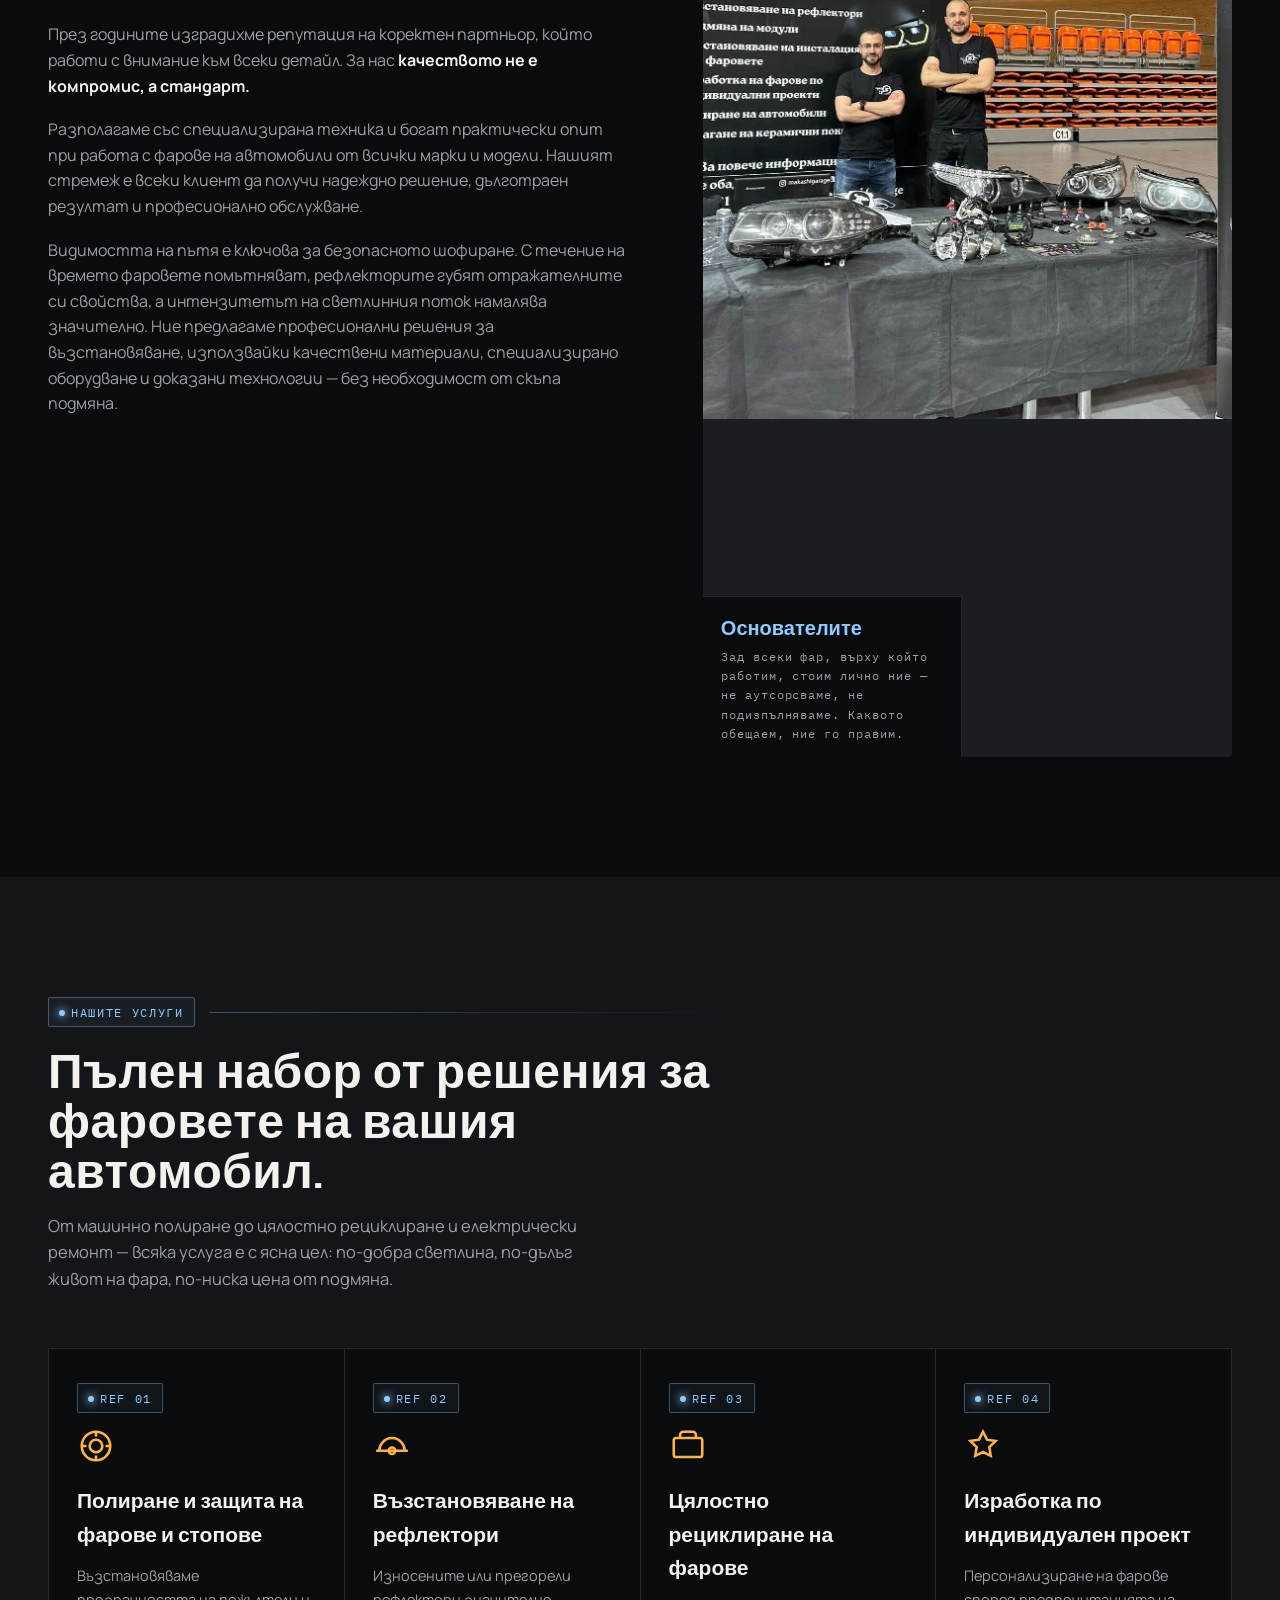
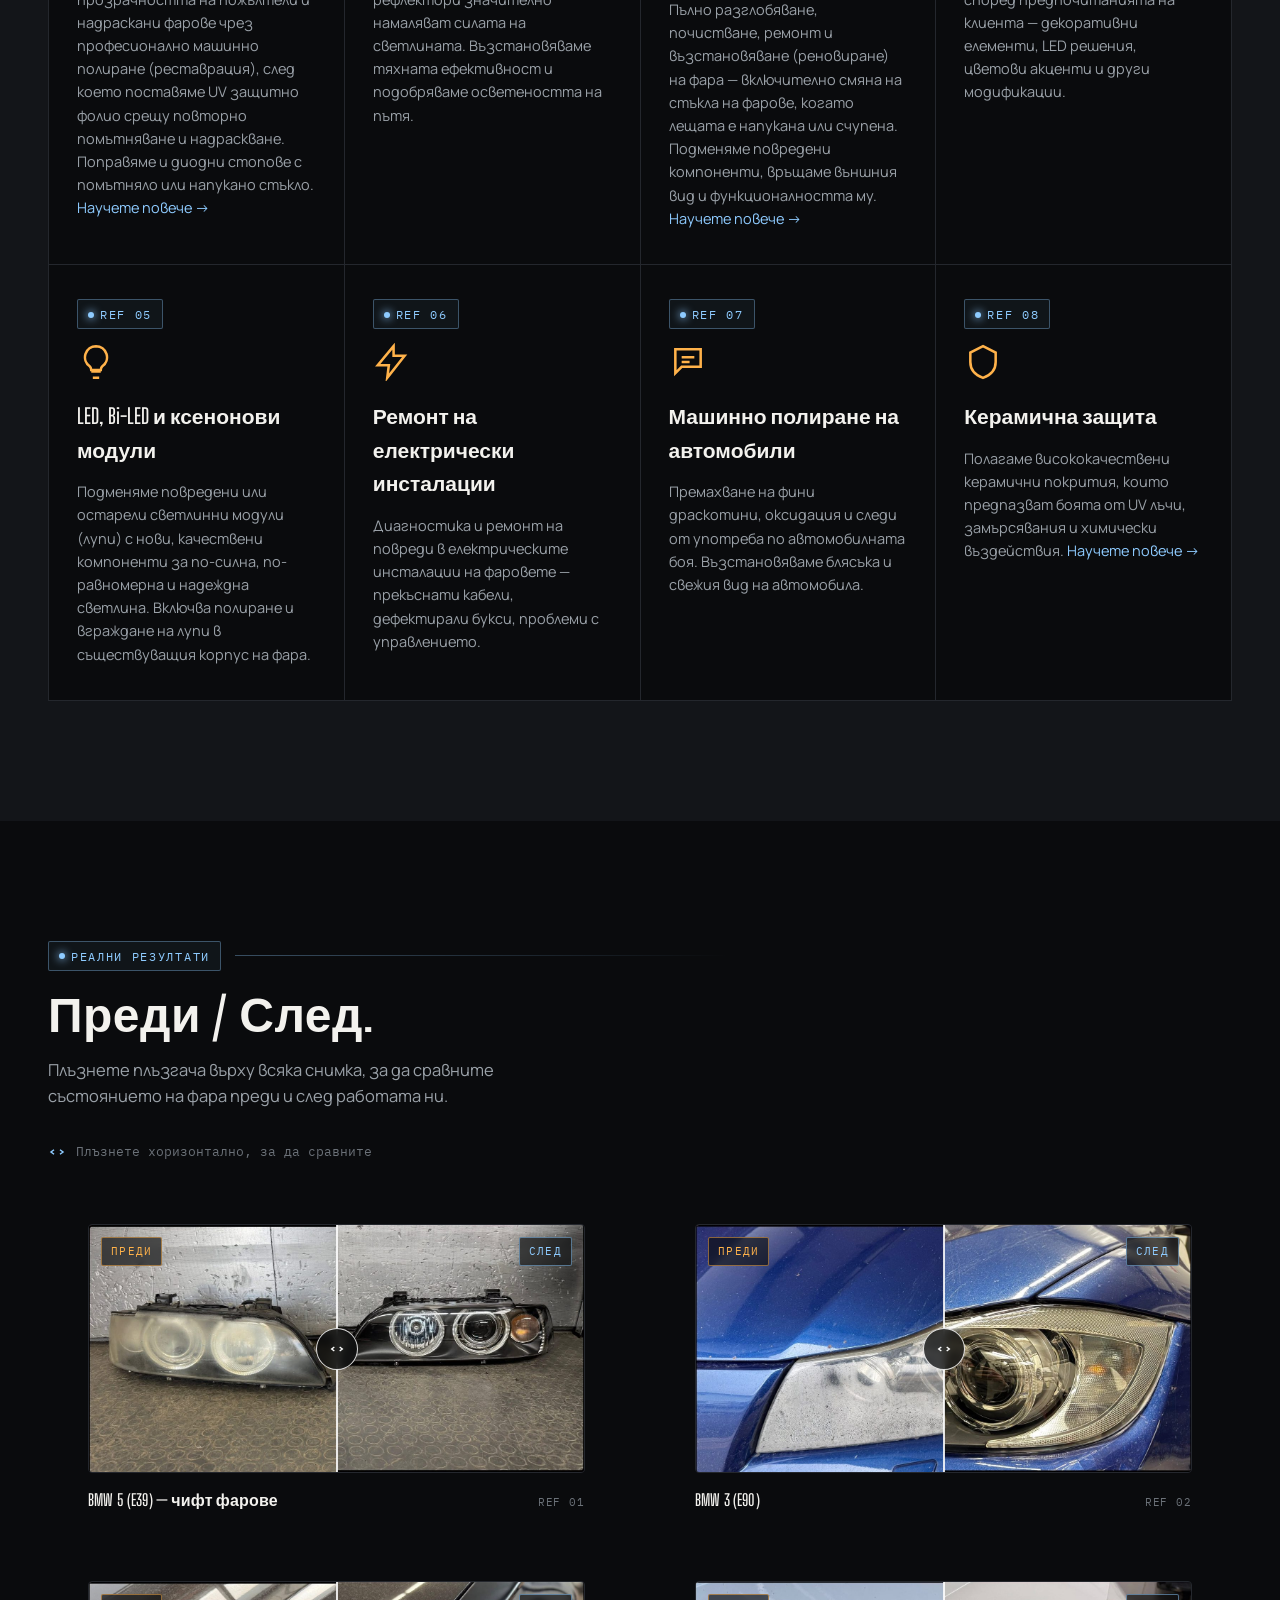
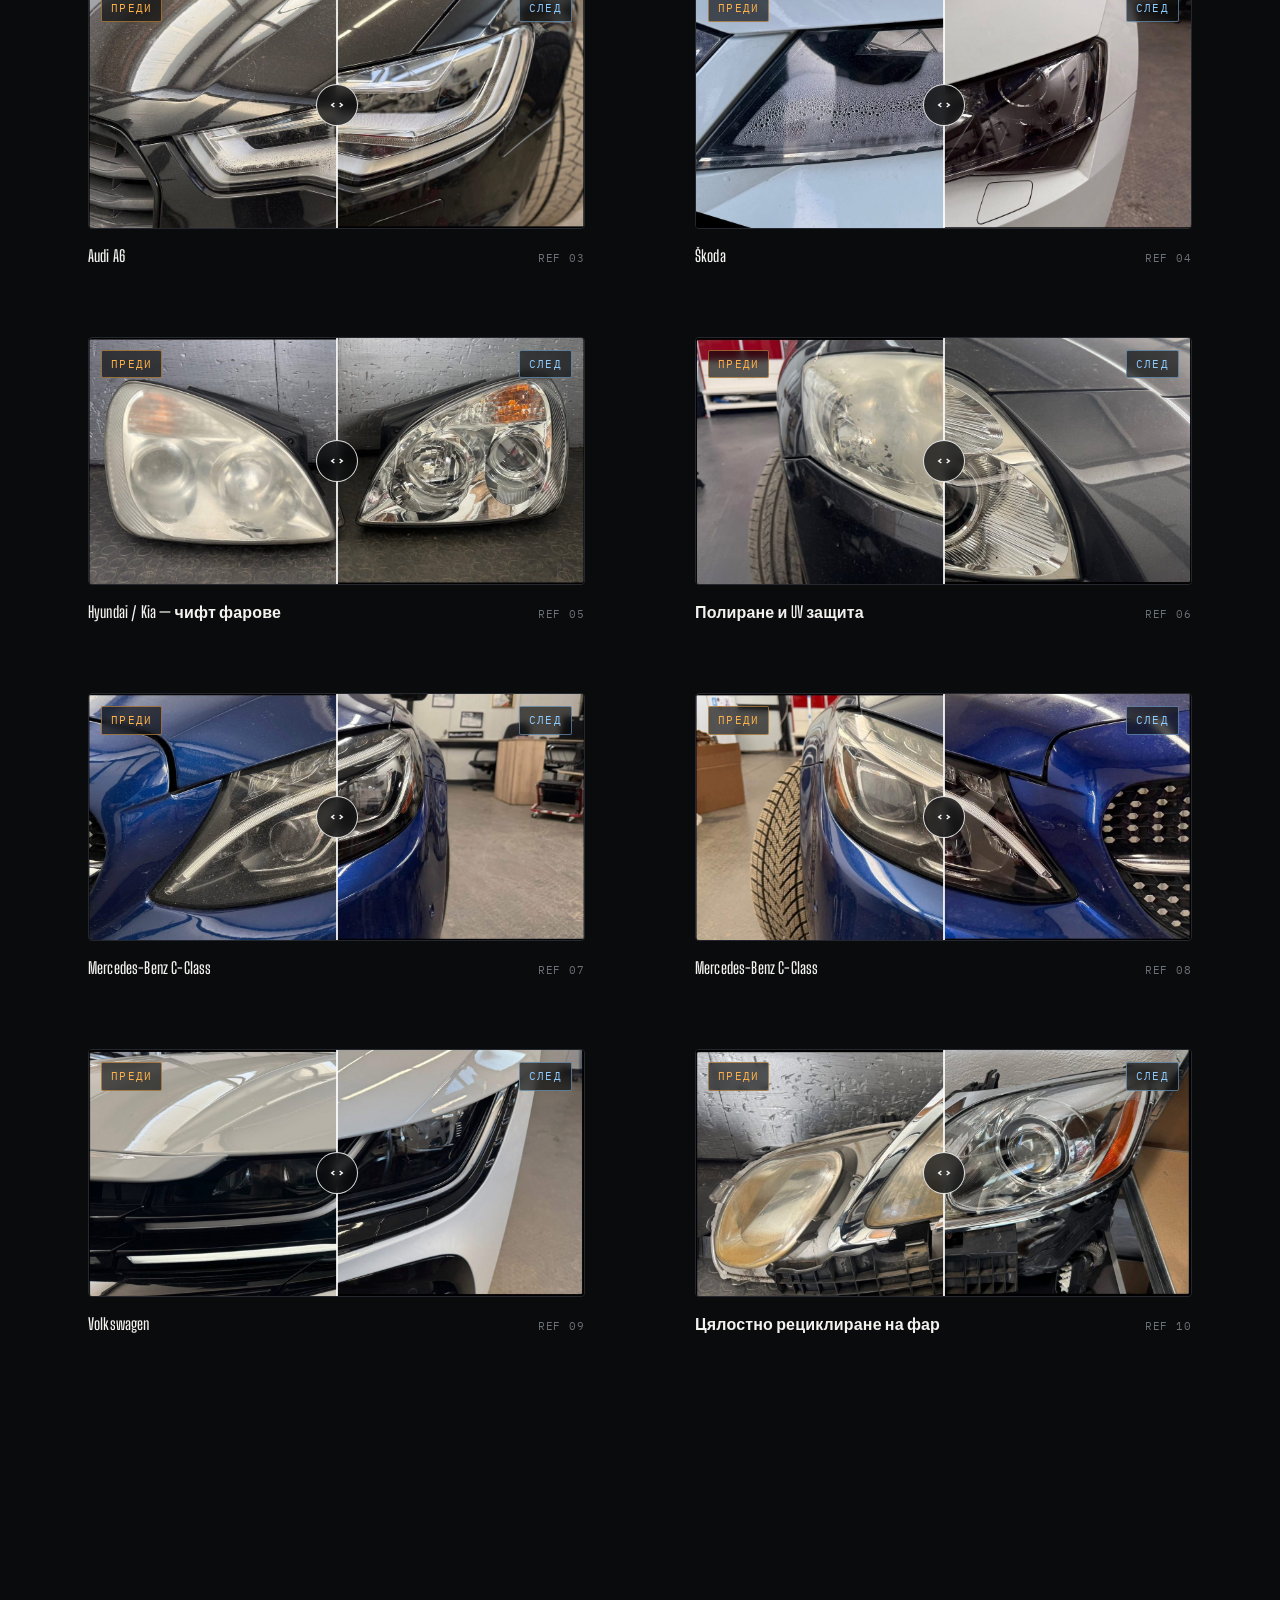
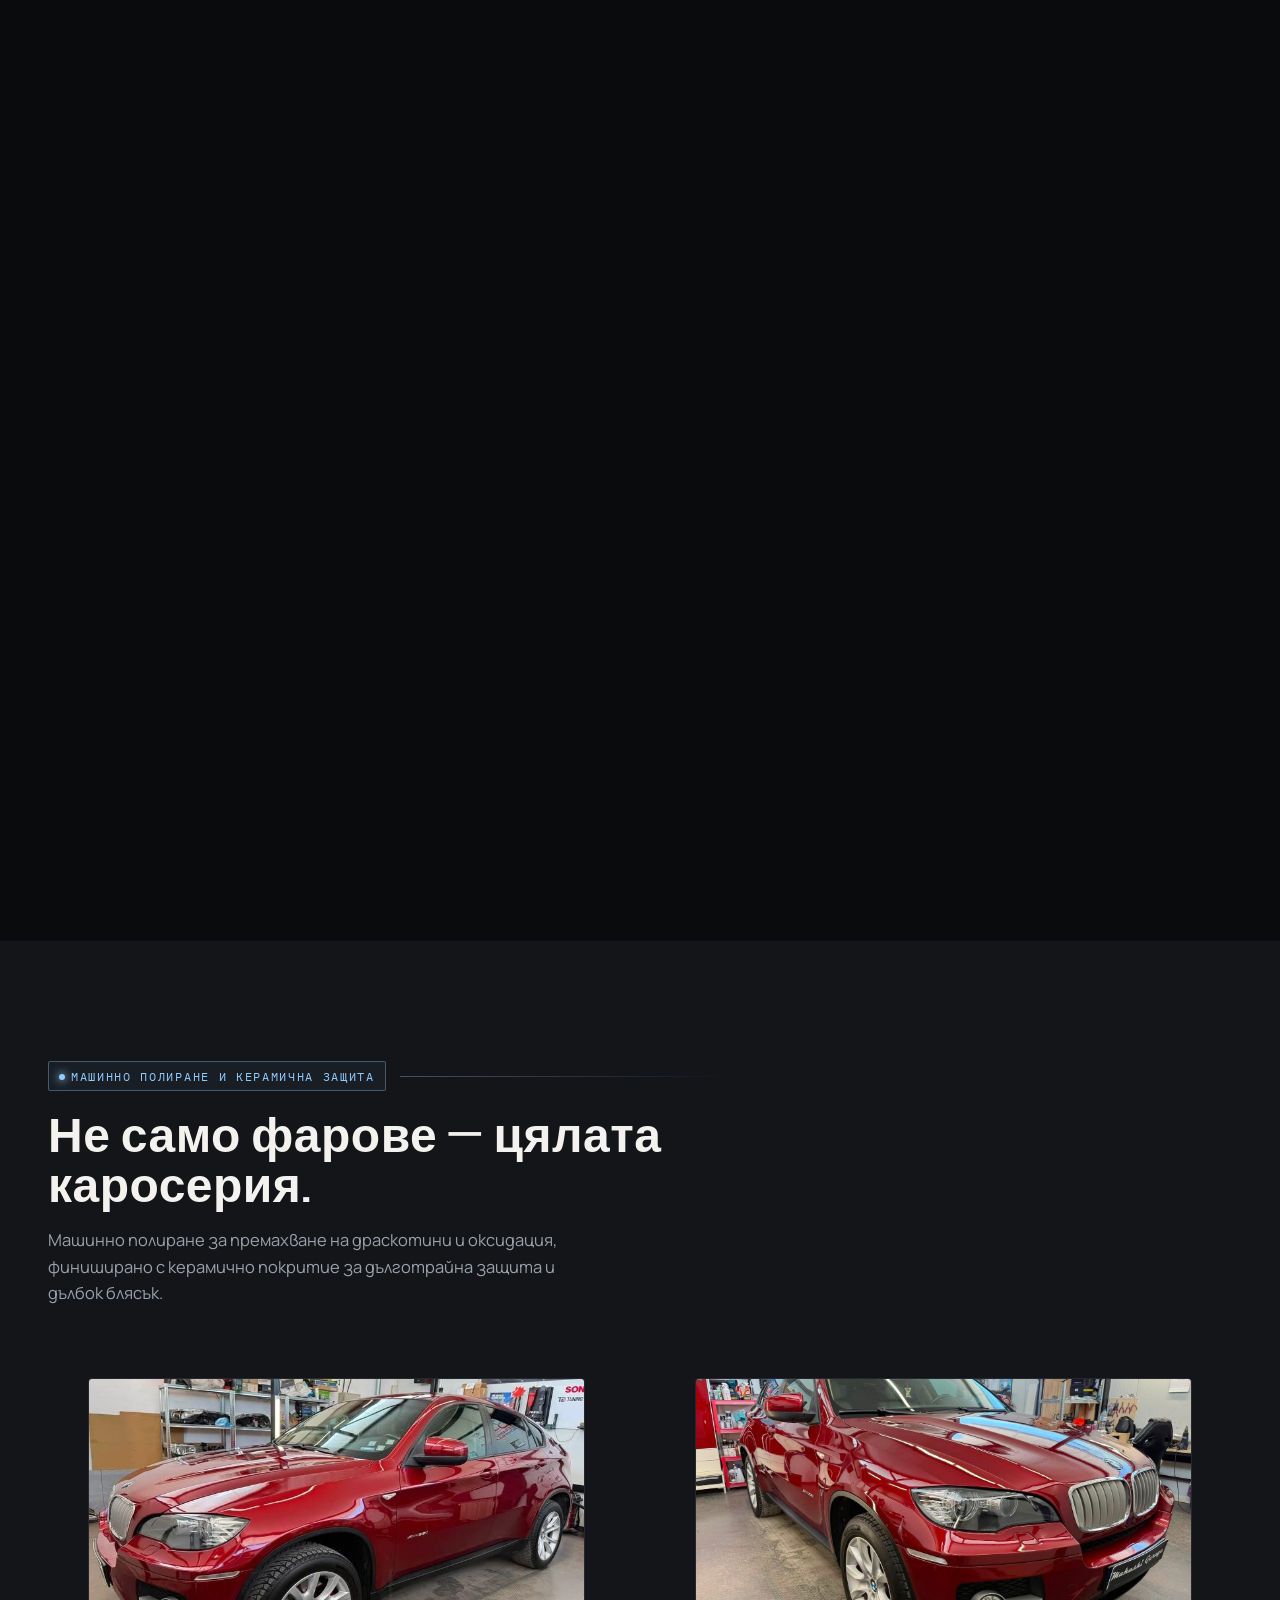
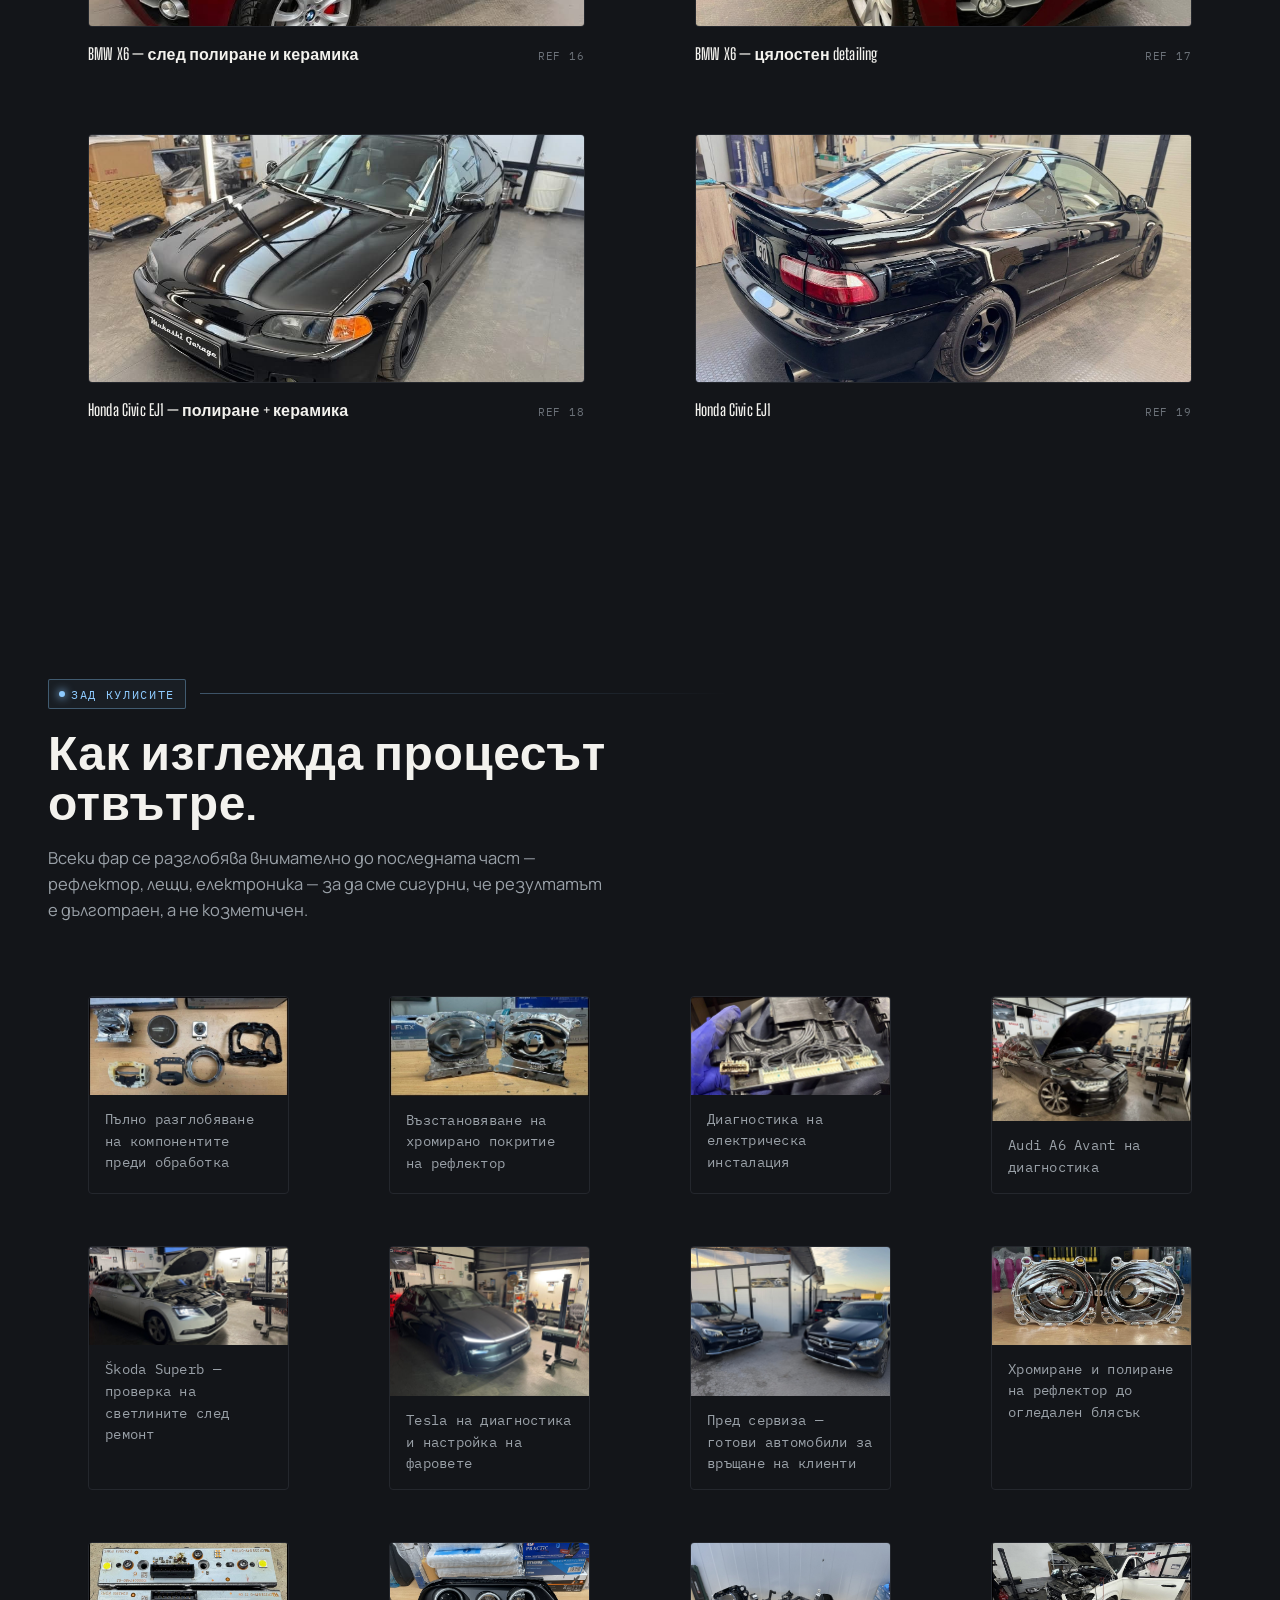
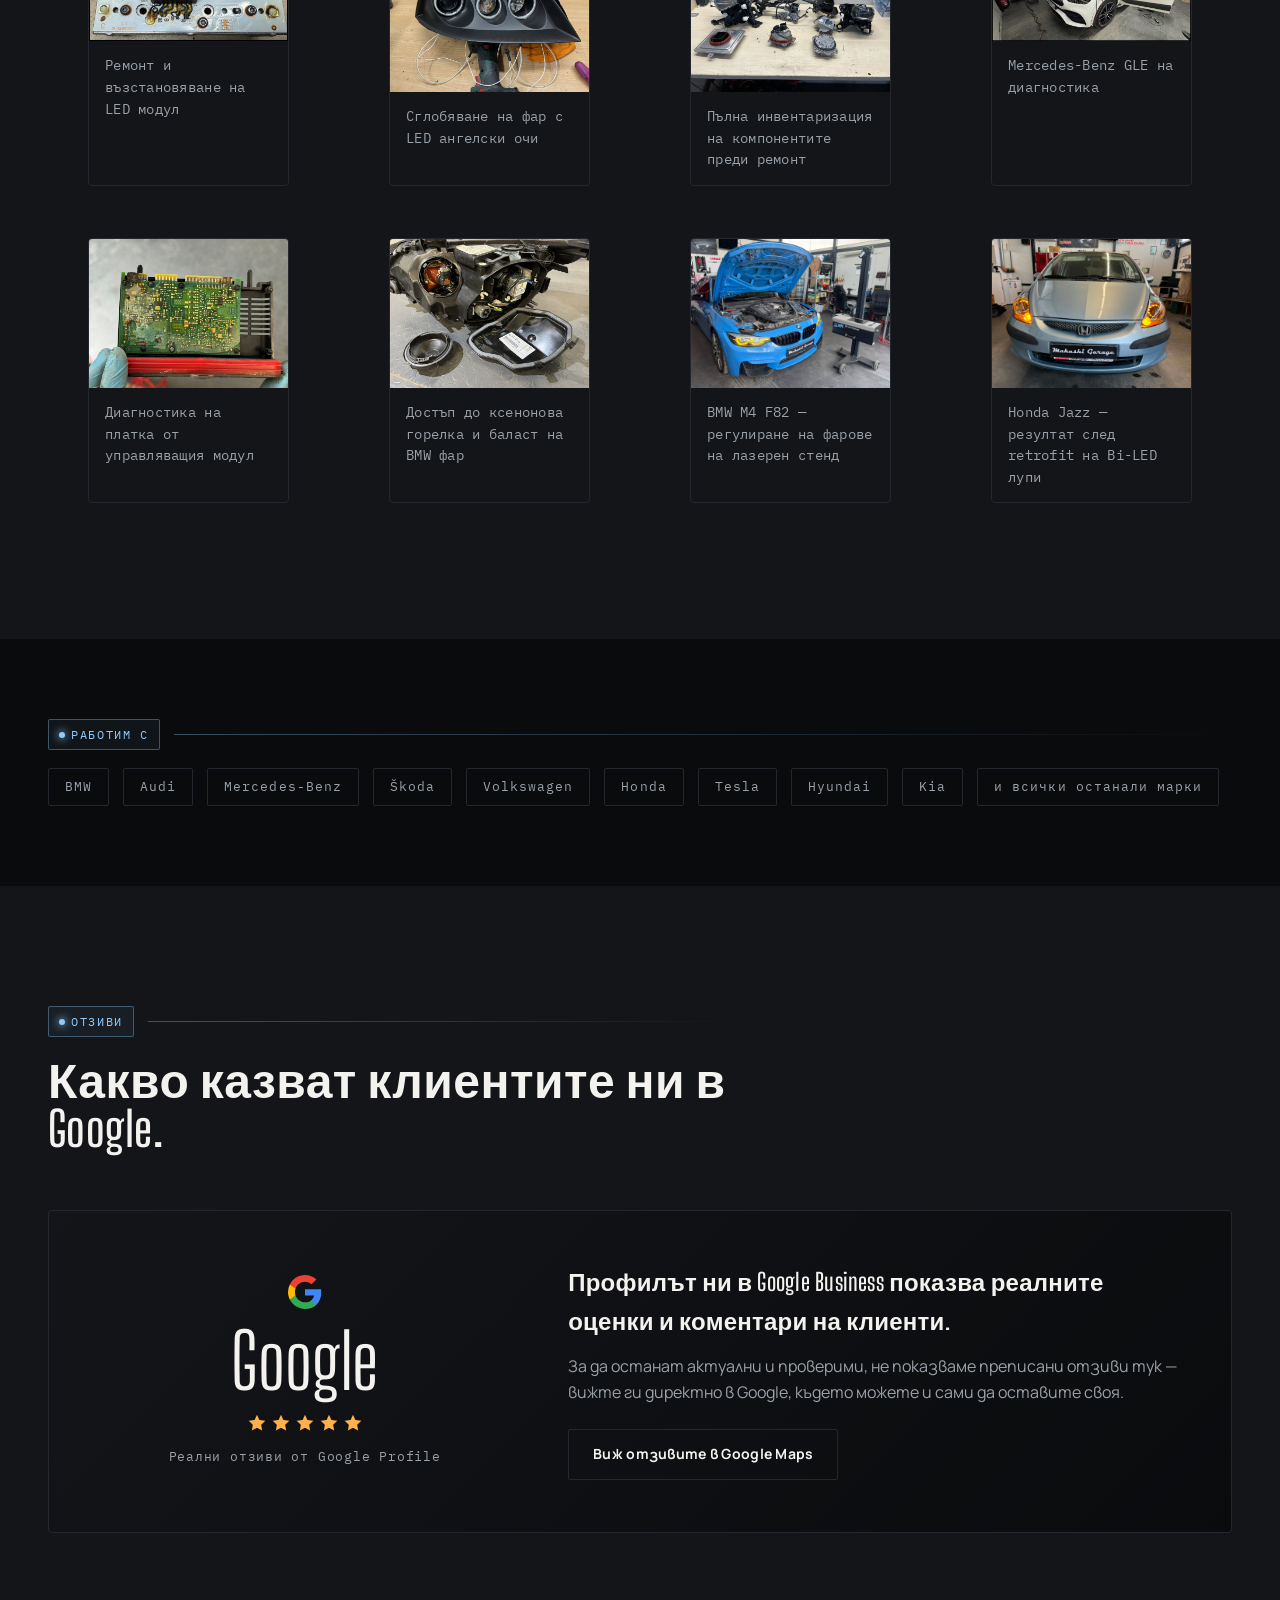
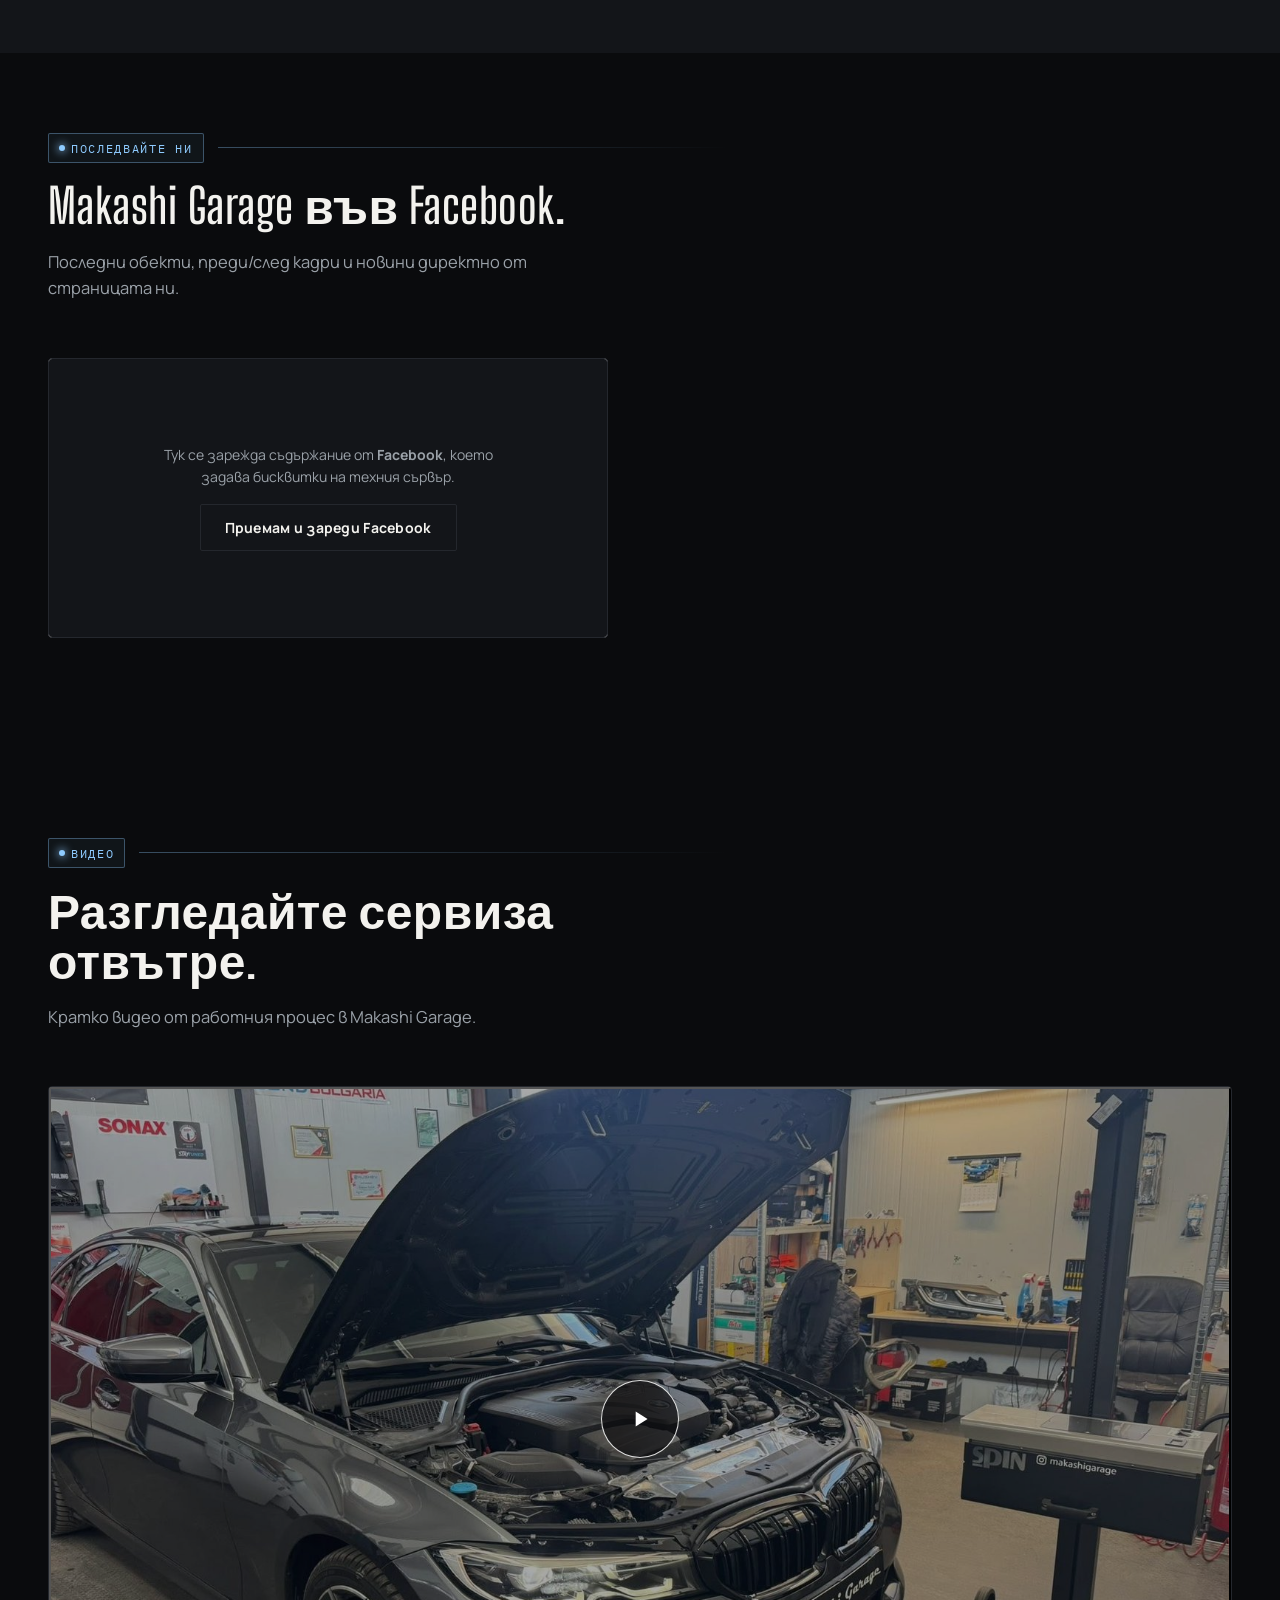
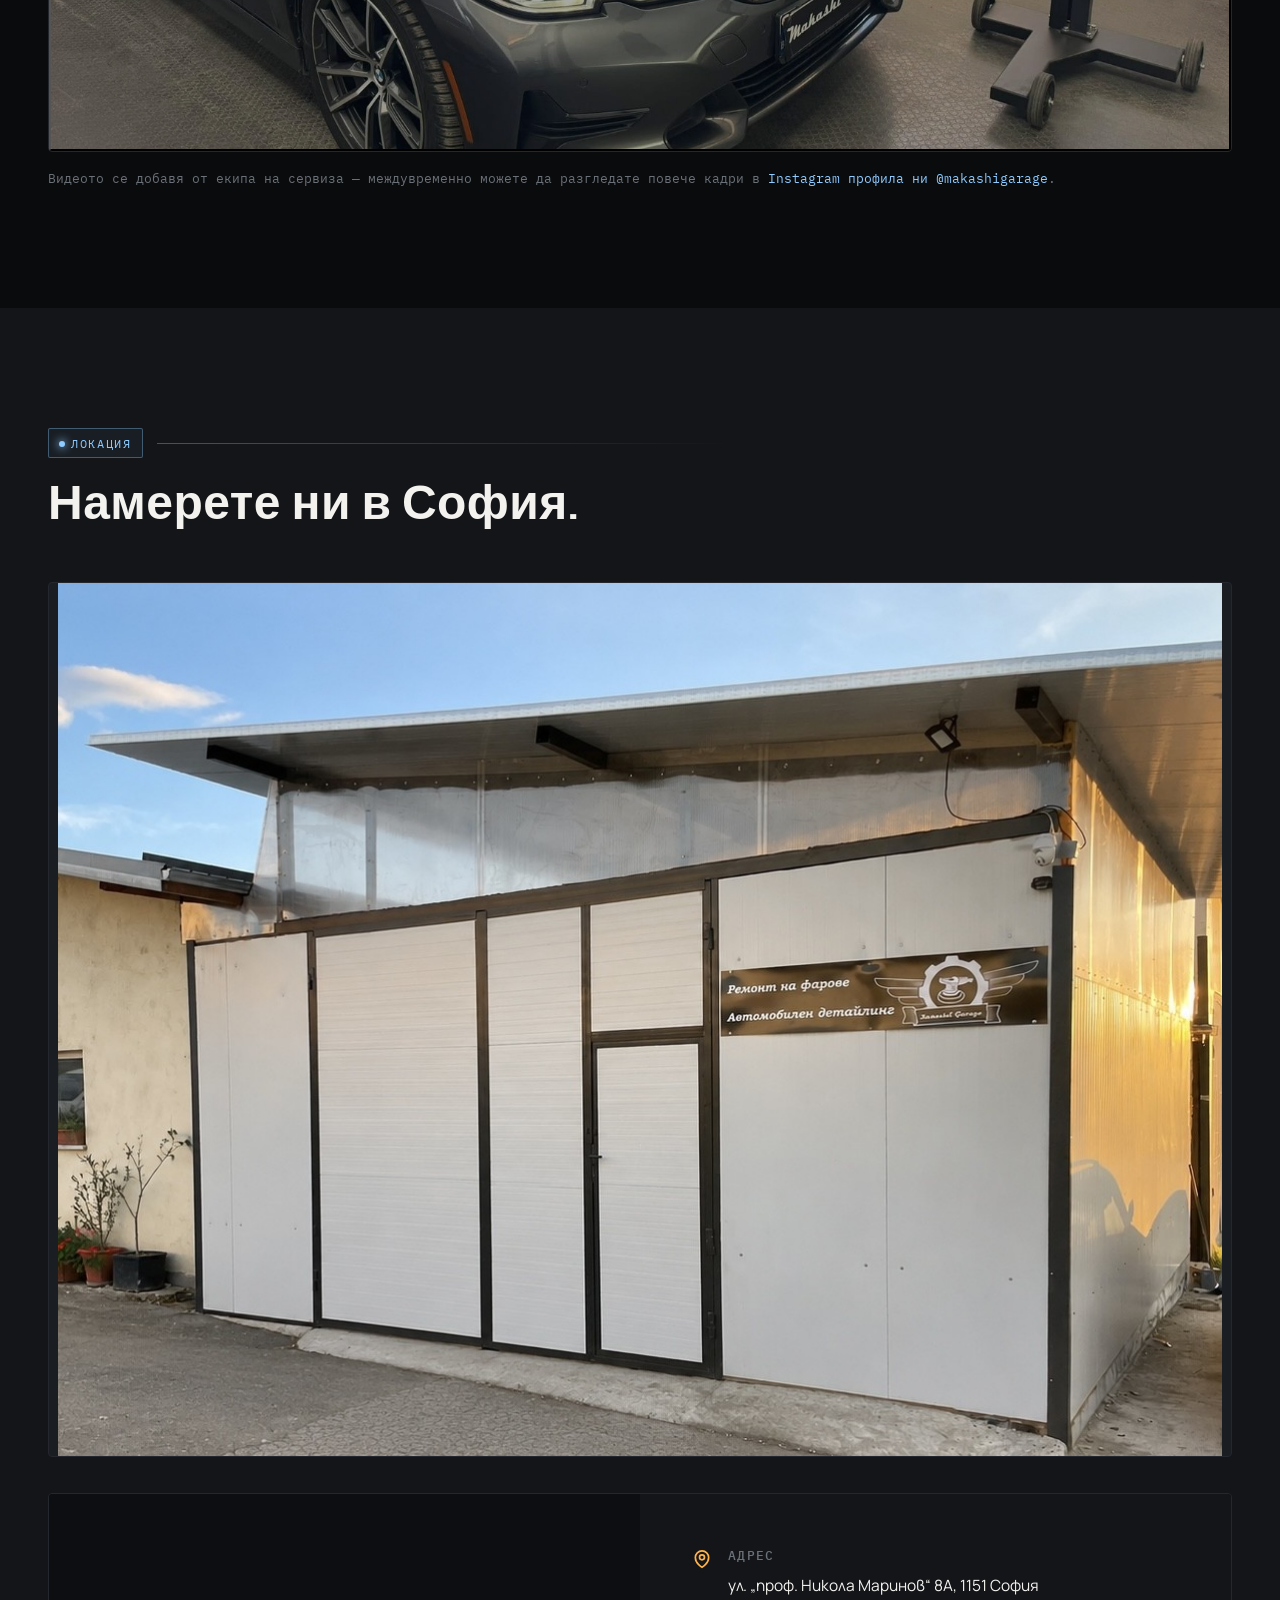
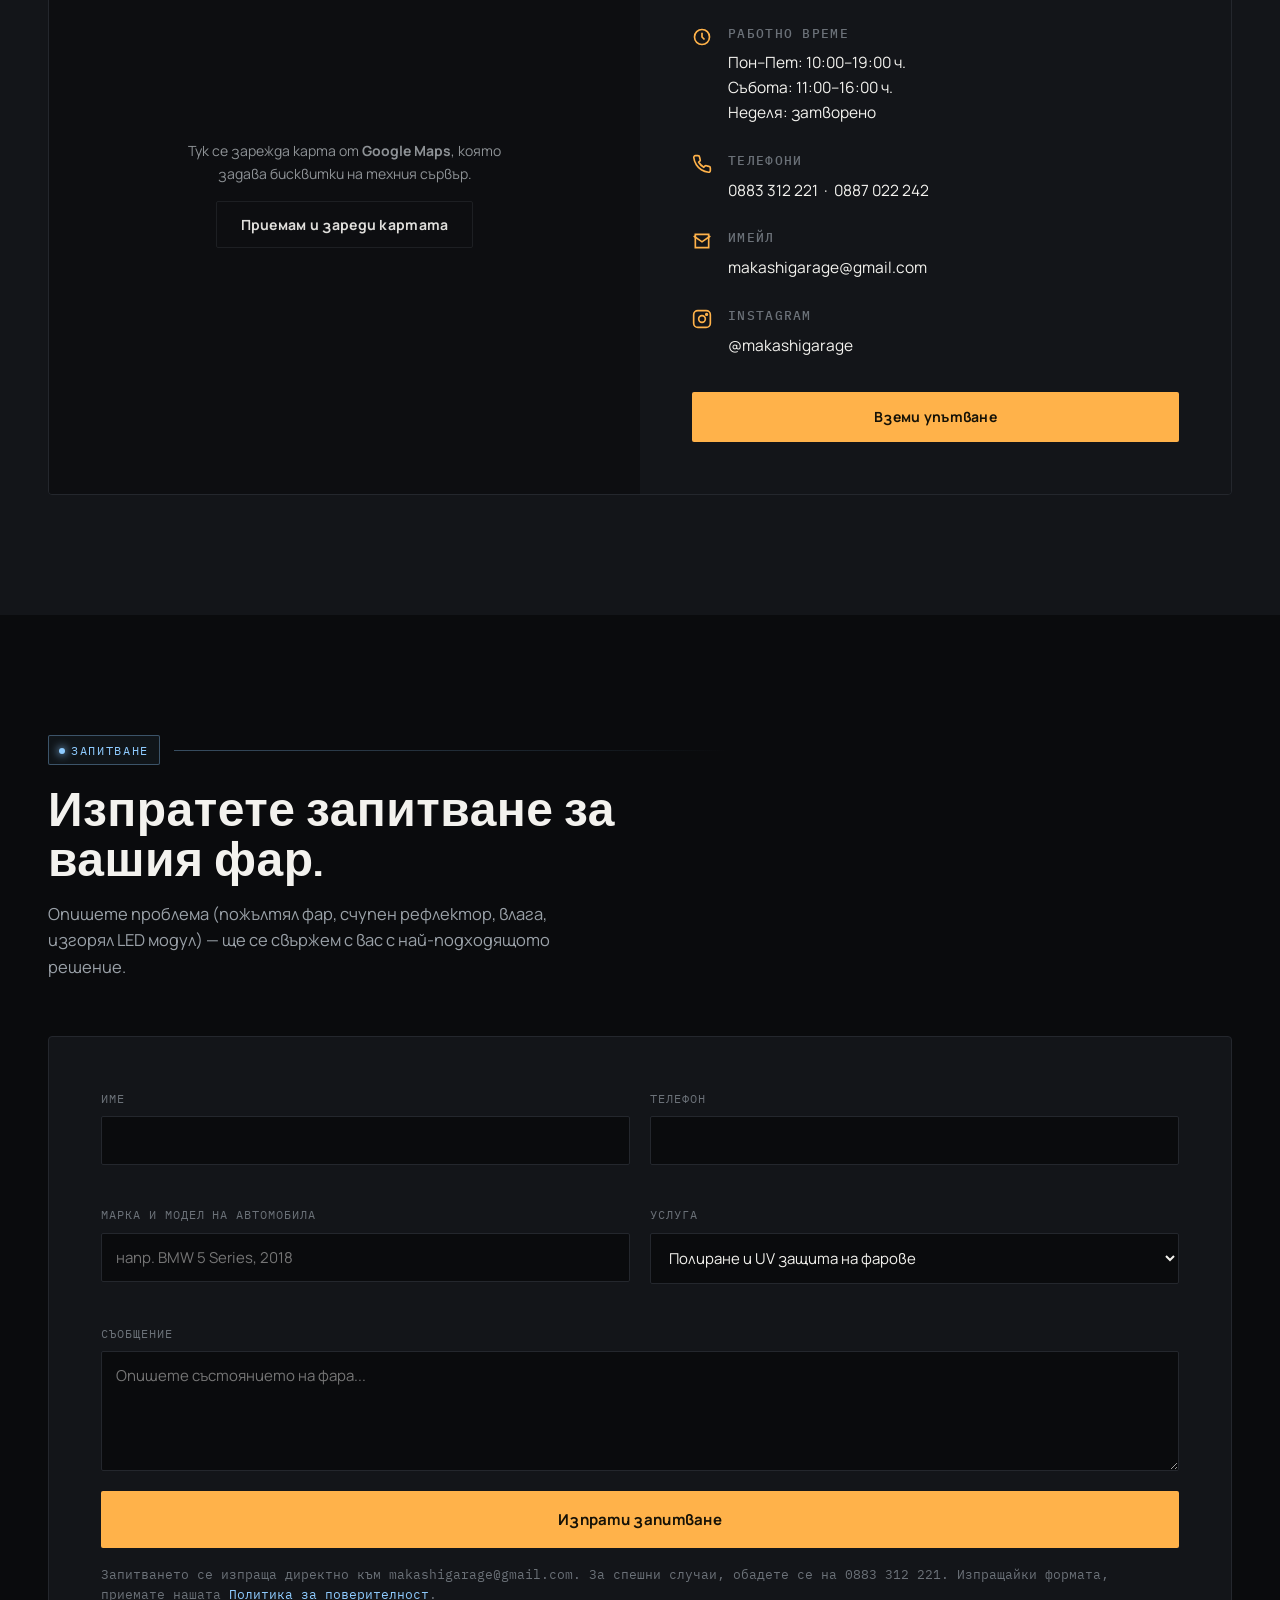
==== commit 8333ec81: "Update index.html" ====
--- a/makashi-garage-site/index.html
+++ b/makashi-garage-site/index.html
@@ -405,7 +405,7 @@
             <span class="ba-tag ba-tag-before">Преди</span>
             <span class="ba-tag ba-tag-after">След</span>
           </div>
-          <figcaption class="ba-caption"><h4>Mercedes GLE — детайлинг и полиране</h4><span>REF 14</span></figcaption>
+          <figcaption class="ba-caption"><h4>Mercedes GLE — възстановяване на дневни светлини</h4><span>REF 14</span></figcaption>
         </figure>
         <figure class="ba-item reveal">
           <div class="ba-slider" data-ba>
@@ -415,7 +415,7 @@
             <span class="ba-tag ba-tag-before">Преди</span>
             <span class="ba-tag ba-tag-after">След</span>
           </div>
-          <figcaption class="ba-caption"><h4>Honda Jazz — retrofit жълти Bi-LED лупи</h4><span>REF 15</span></figcaption>
+          <figcaption class="ba-caption"><h4>Honda Jazz — retrofit на Bi-LED лупи</h4><span>REF 15</span></figcaption>
         </figure>
       </div>
     </div>
@@ -521,11 +521,11 @@
         </figure>
         <figure class="process-card reveal" data-lightbox>
           <img src="images/shop/shop-bmw-m4-hood.jpg" alt="BMW M4 F8x с отворен капак в сервиз Makashi Garage по време на retrofit на фарове" loading="lazy">
-          <figcaption>BMW M4 F8x — retrofit по поръчка с жълти лупи</figcaption>
+          <figcaption>BMW M4 F82 — регулиране на фарове на лазерен стенд </figcaption>
         </figure>
         <figure class="process-card reveal" data-lightbox>
           <img src="images/shop/shop-honda-jazz-after.jpg" alt="Honda Jazz с жълти Bi-LED лупи след retrofit в Makashi Garage" loading="lazy">
-          <figcaption>Honda Jazz — резултат след retrofit на жълти Bi-LED лупи</figcaption>
+          <figcaption>Honda Jazz — резултат след retrofit на Bi-LED лупи</figcaption>
         </figure>
       </div>
     </div>
